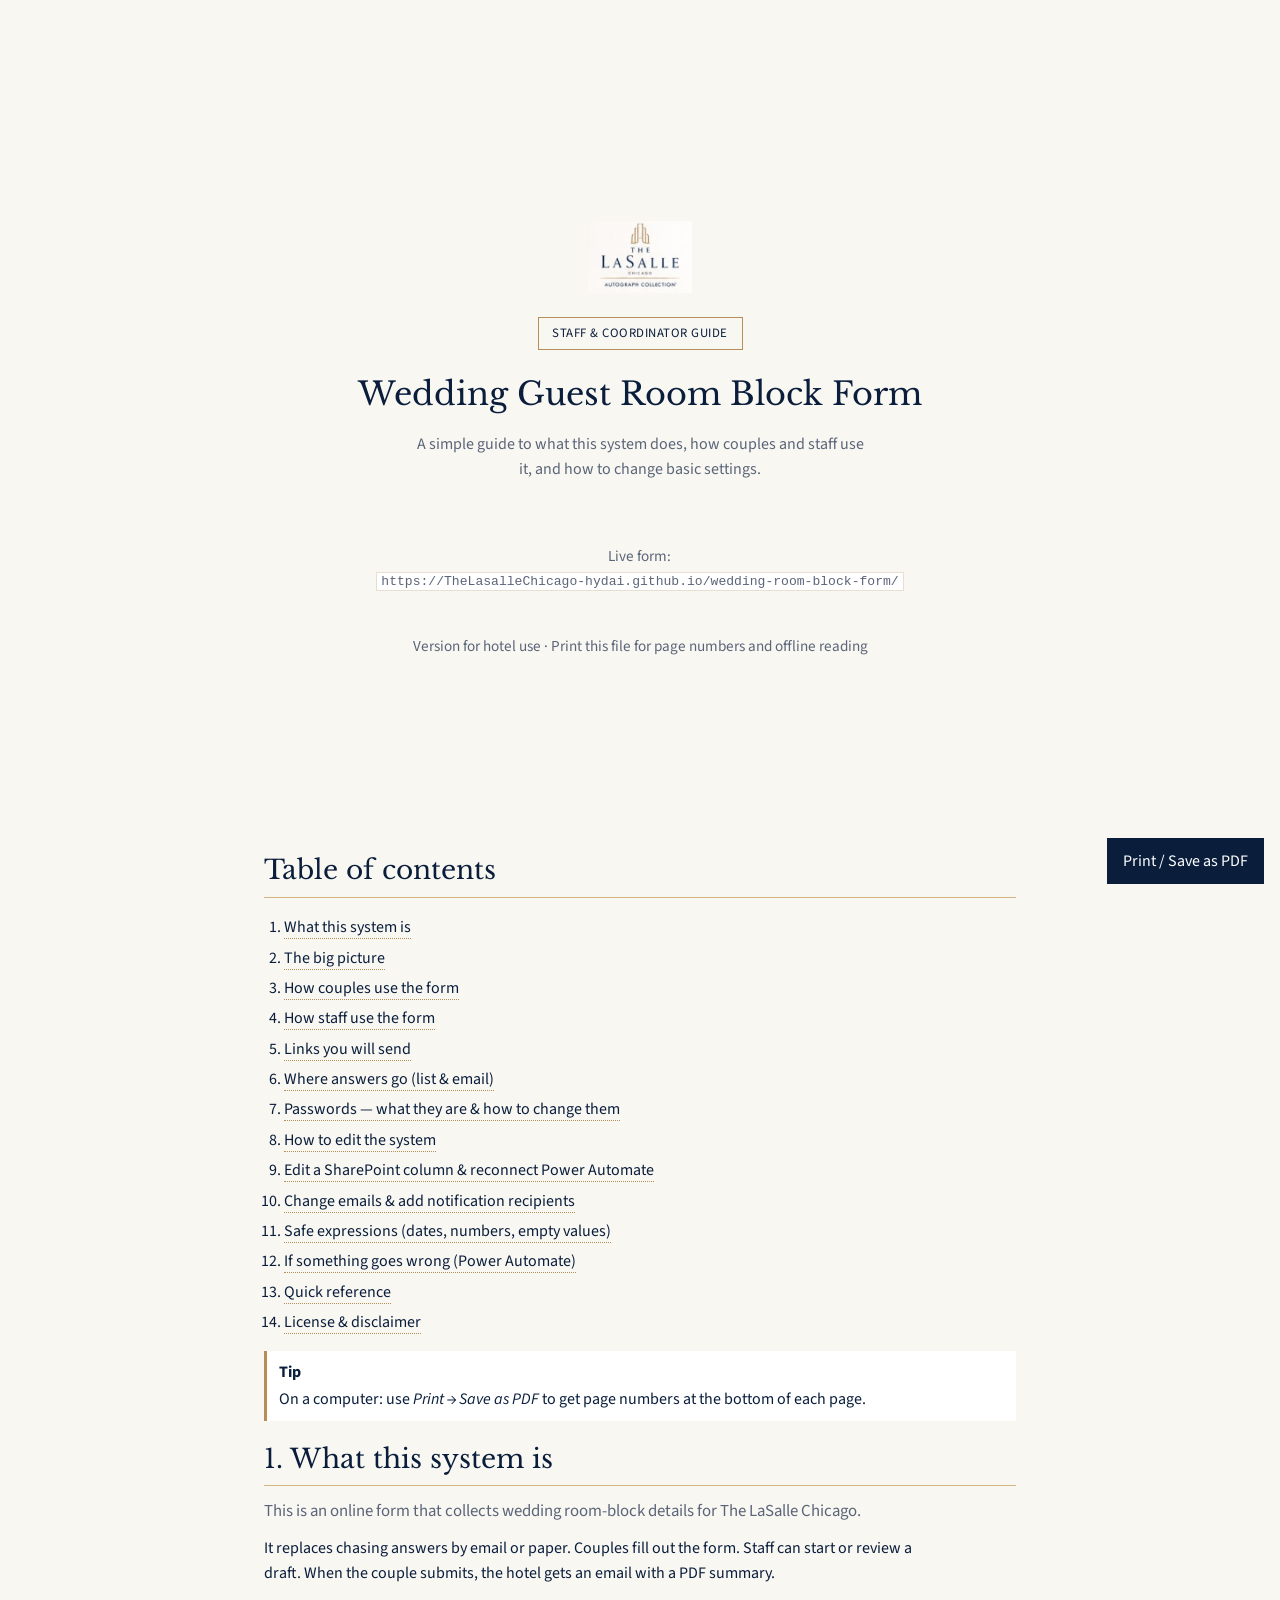
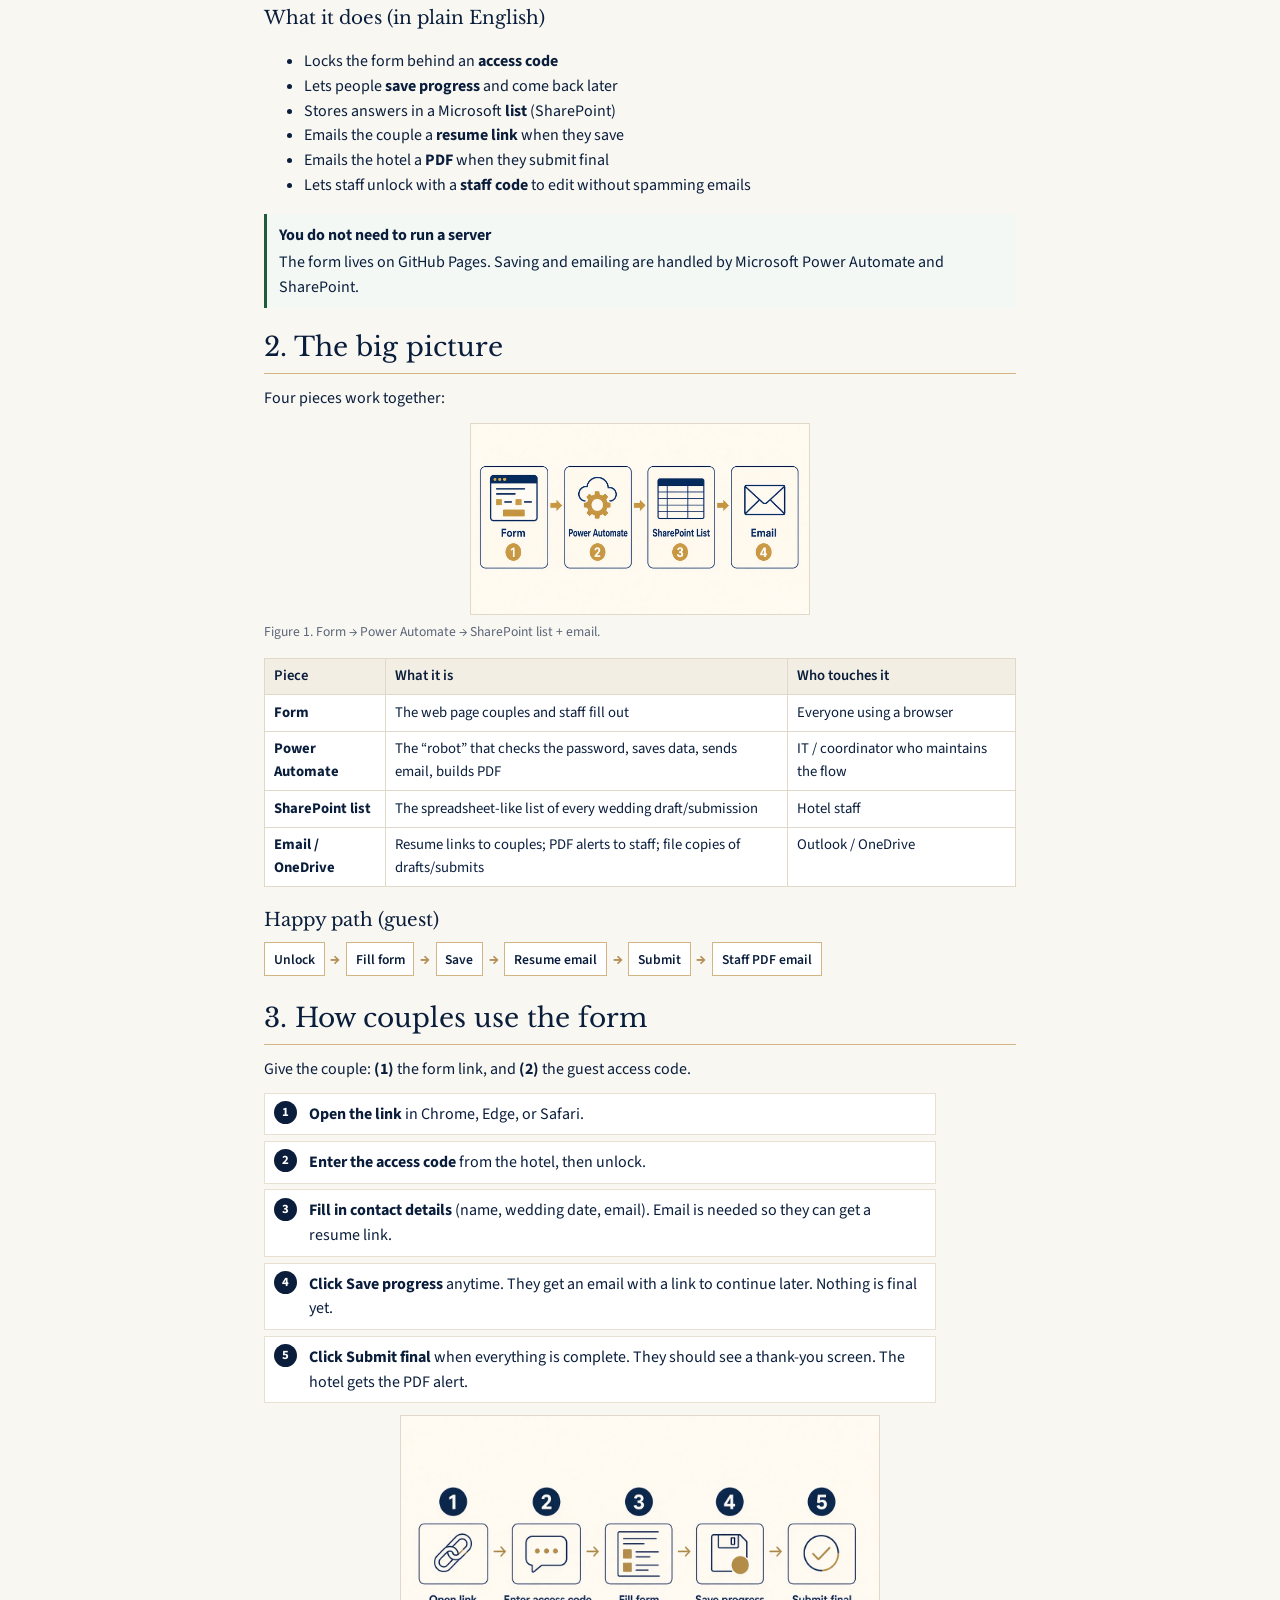
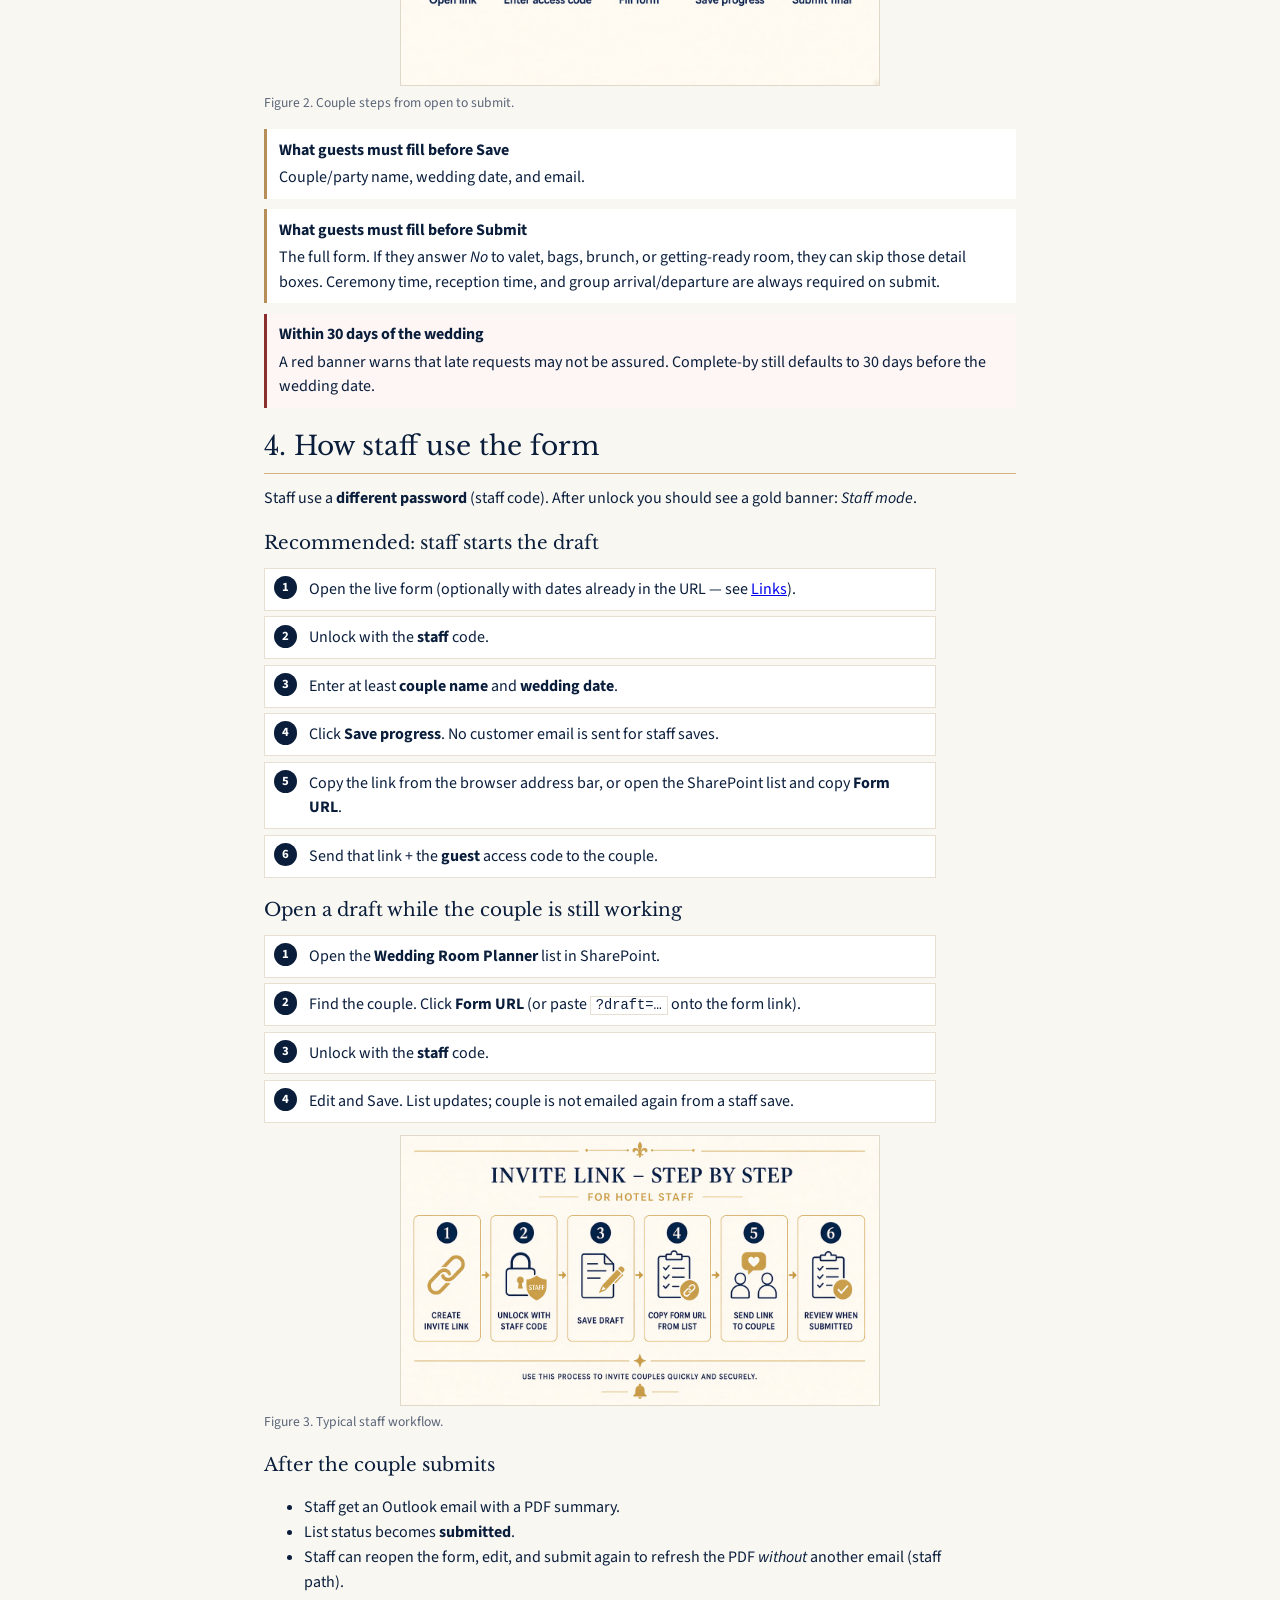
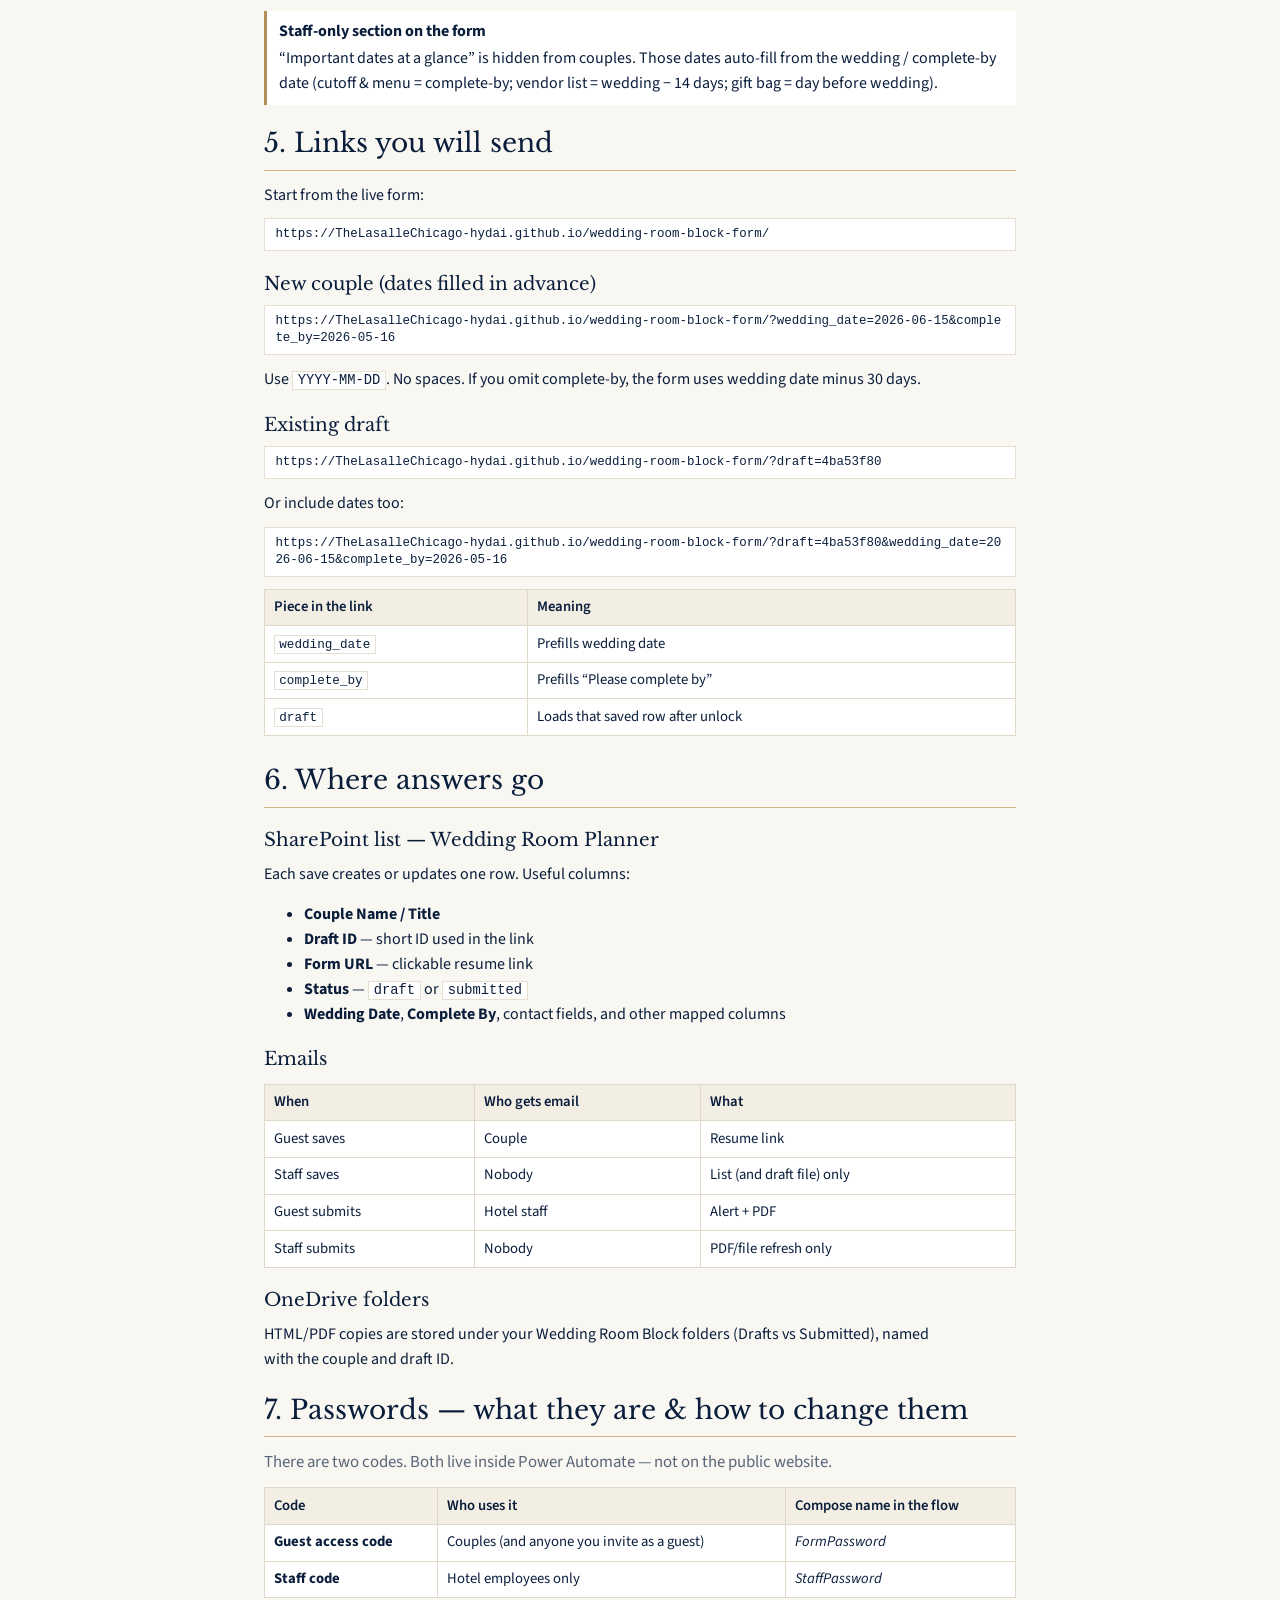
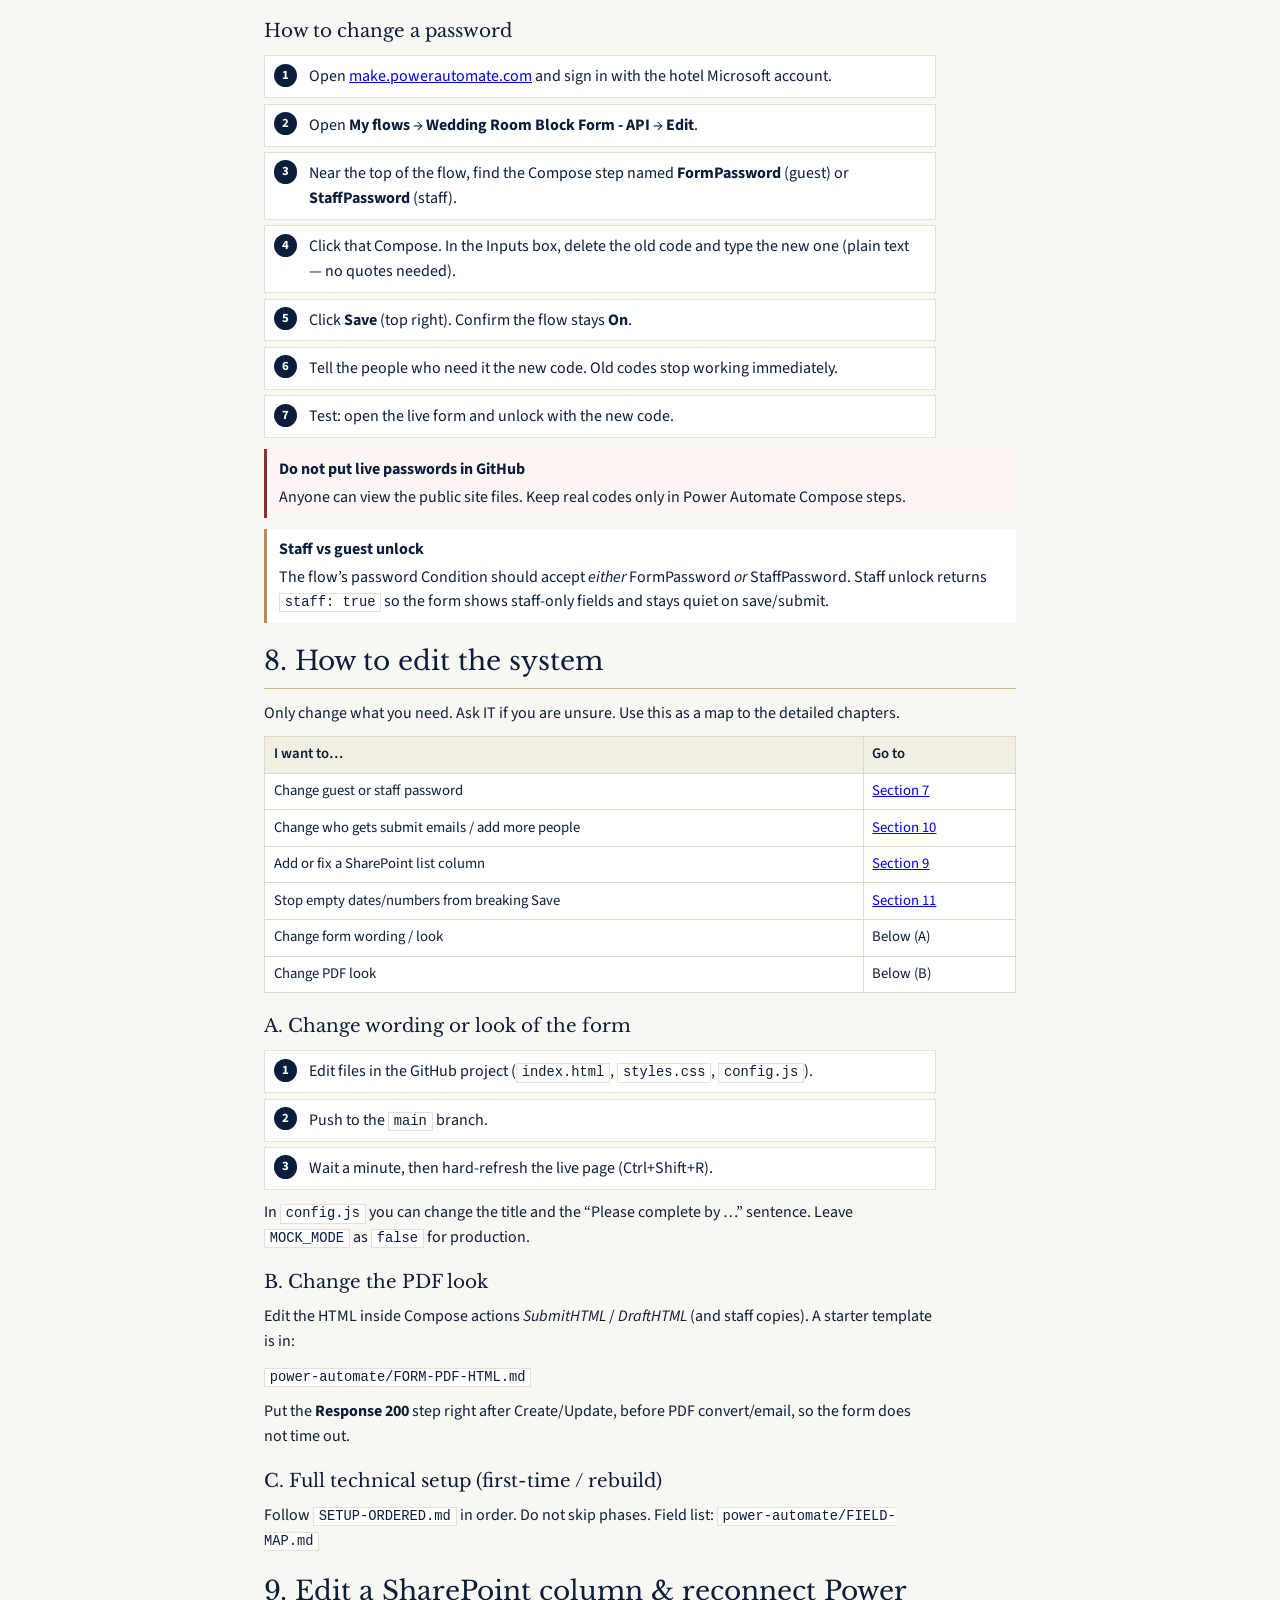
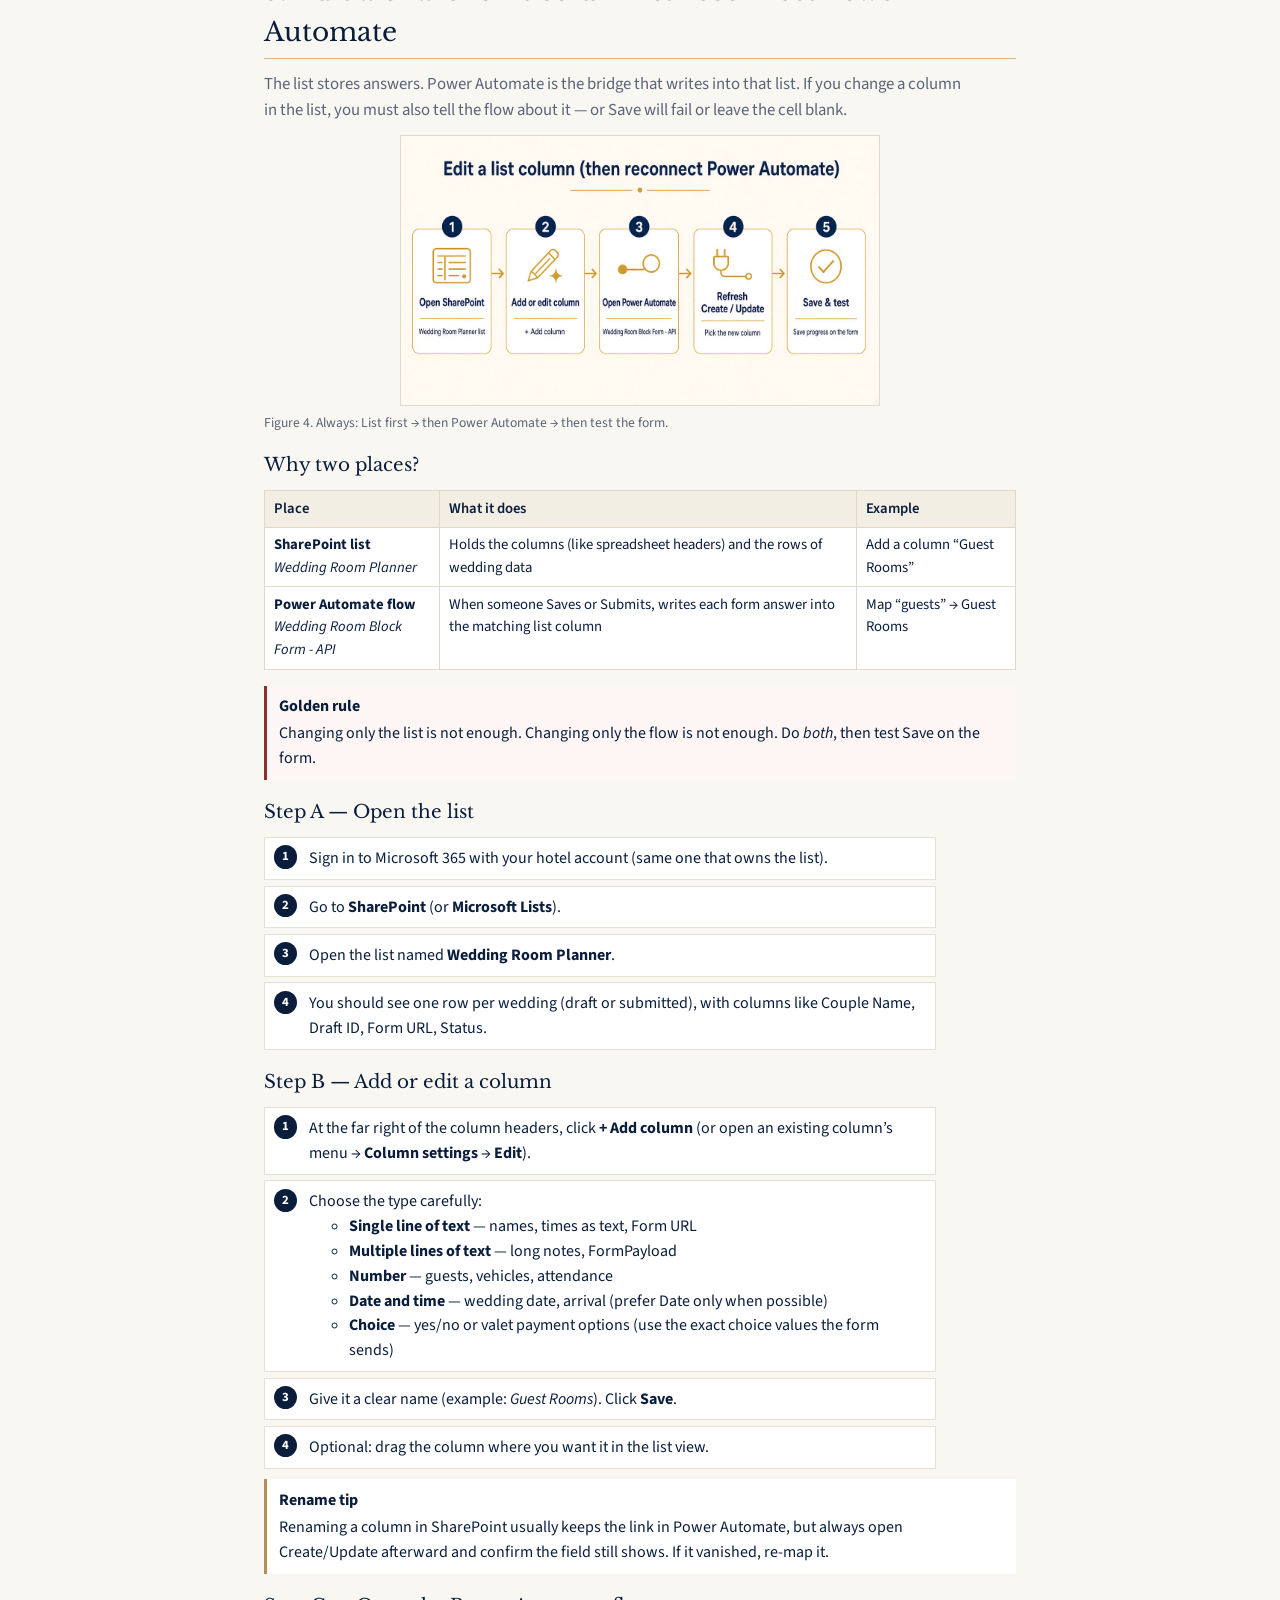
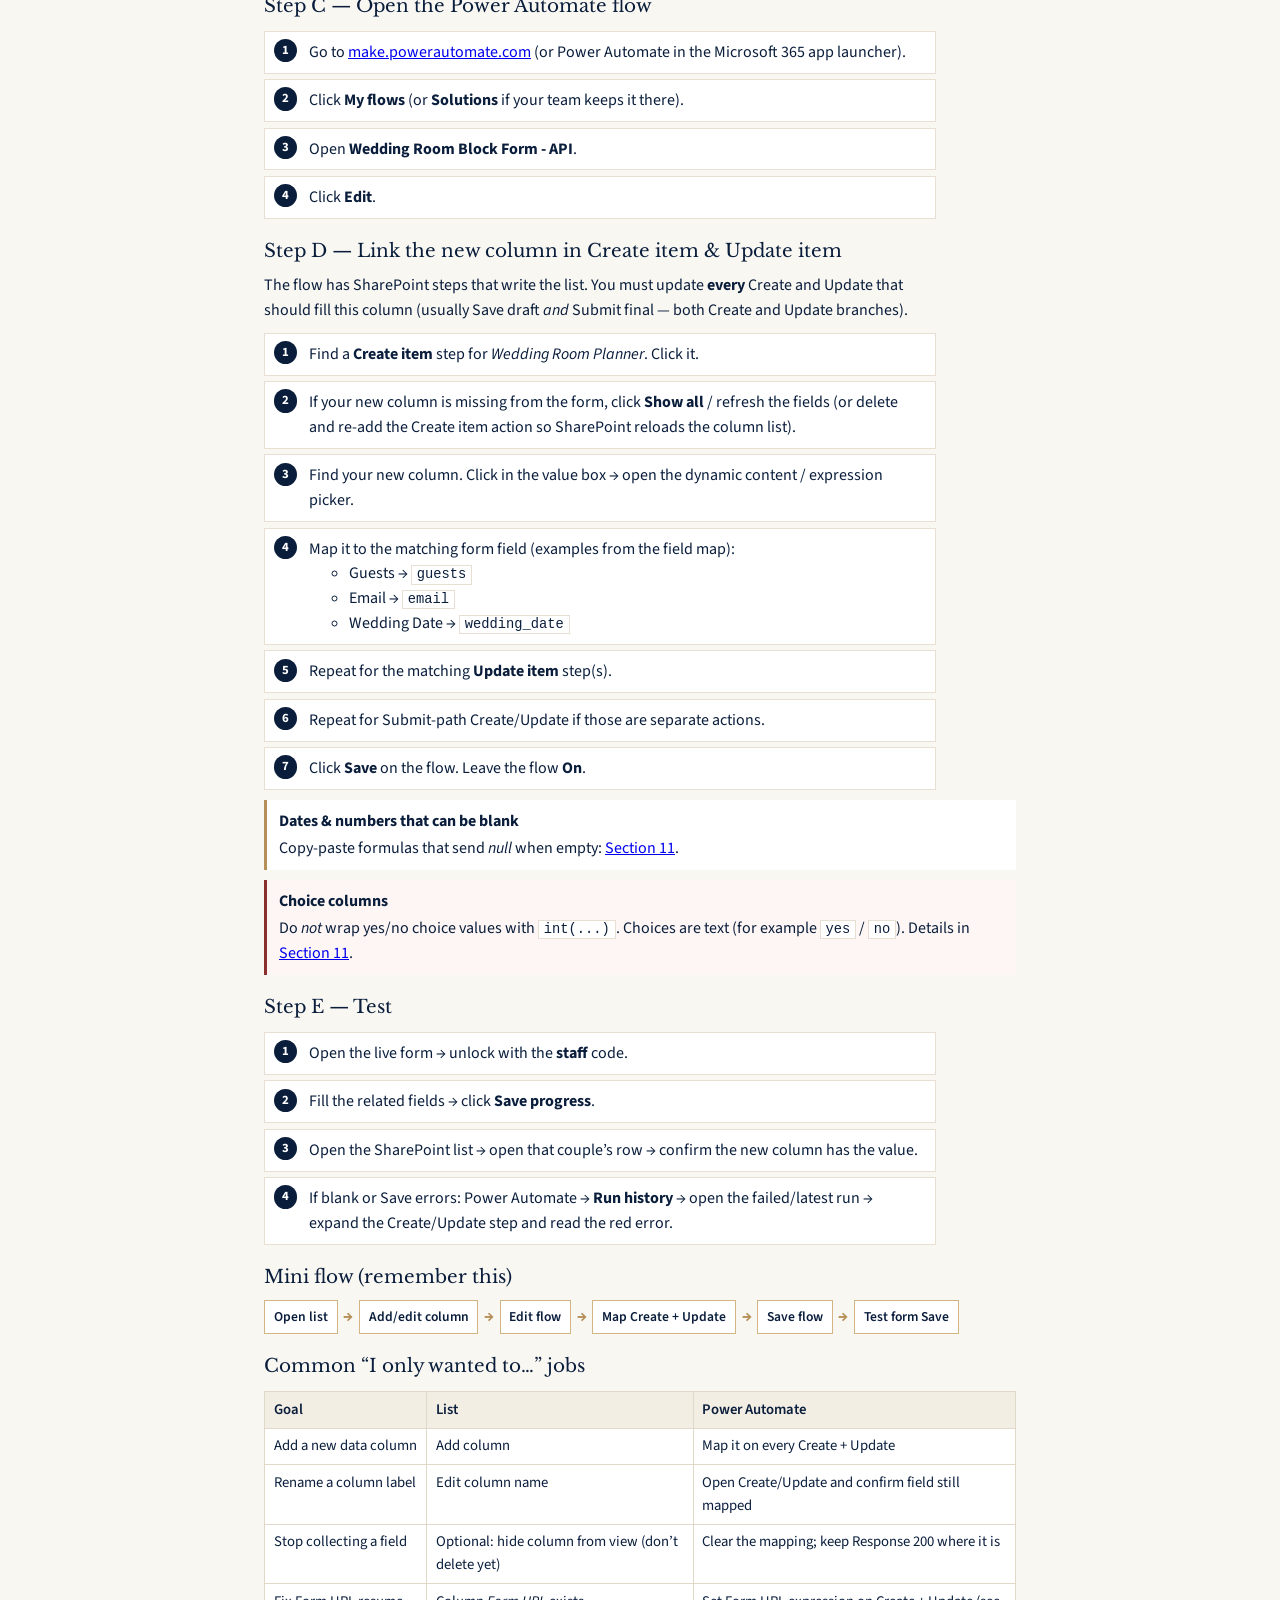
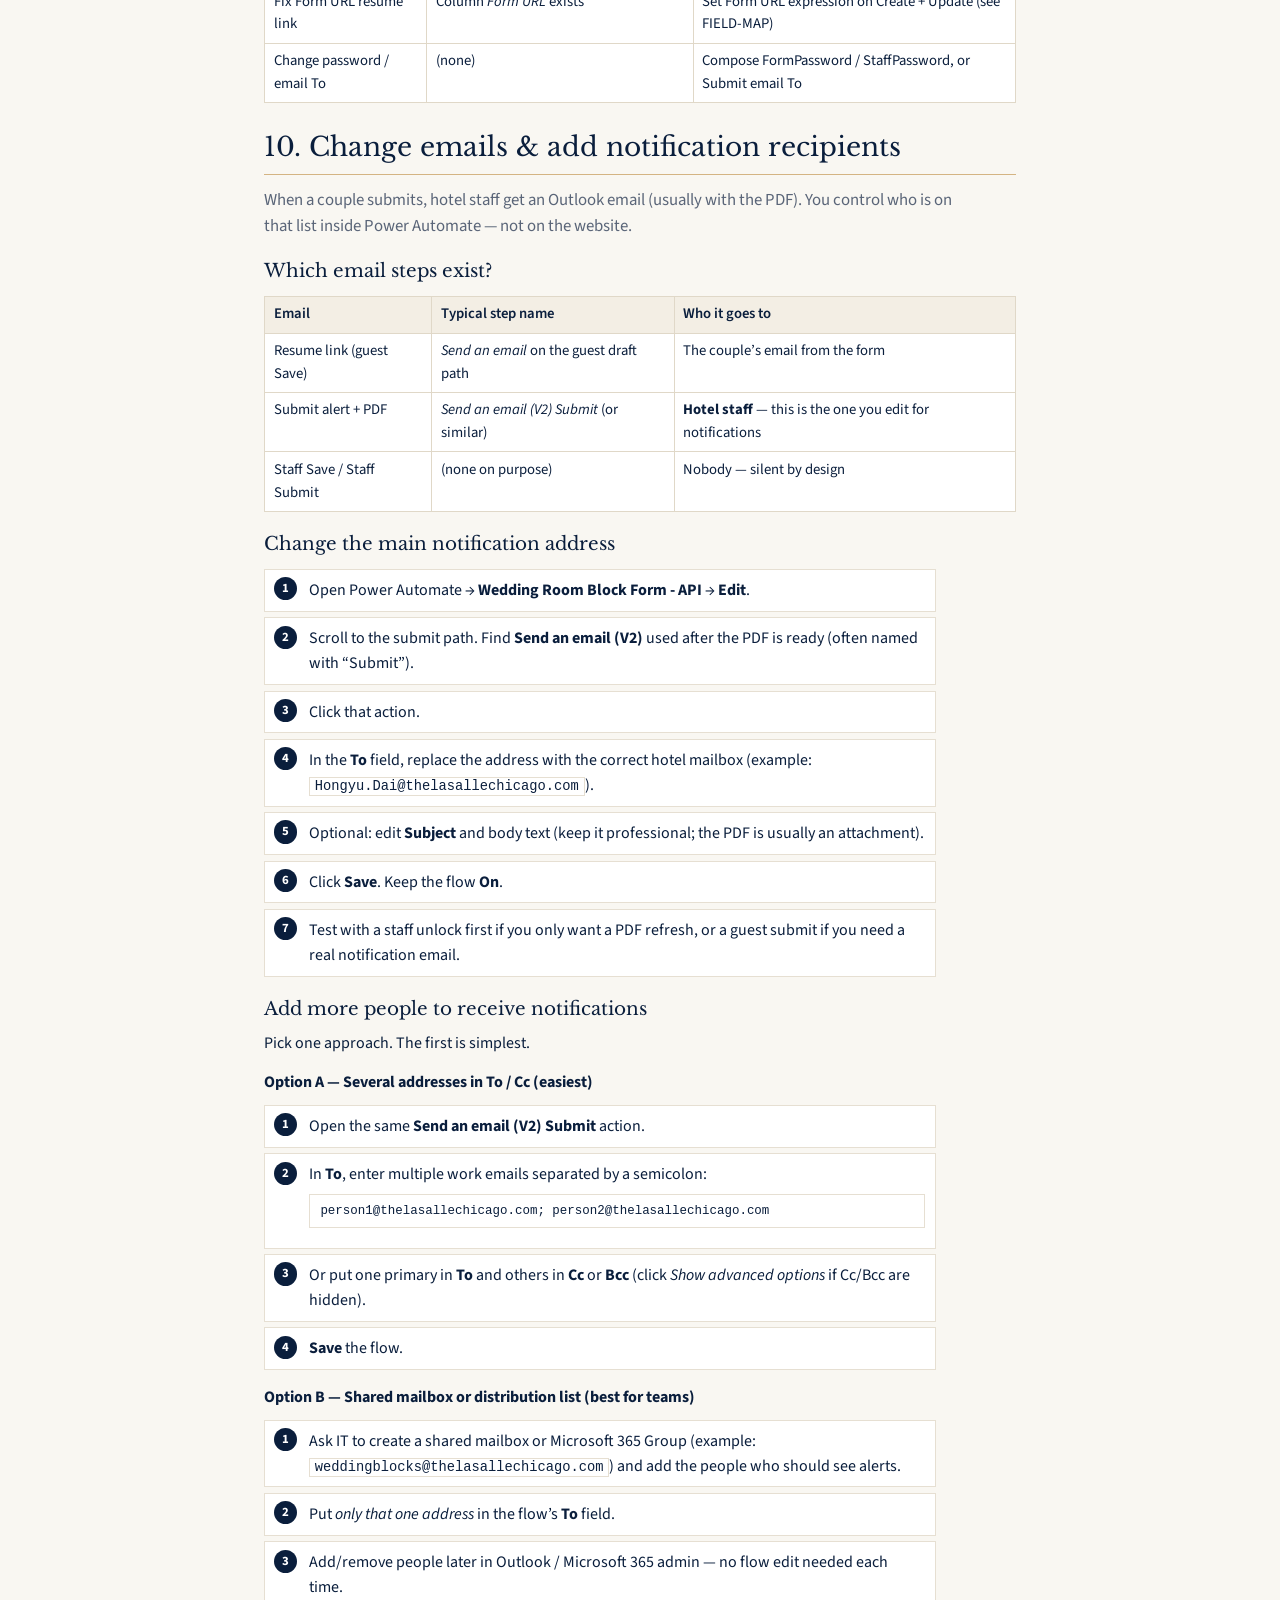
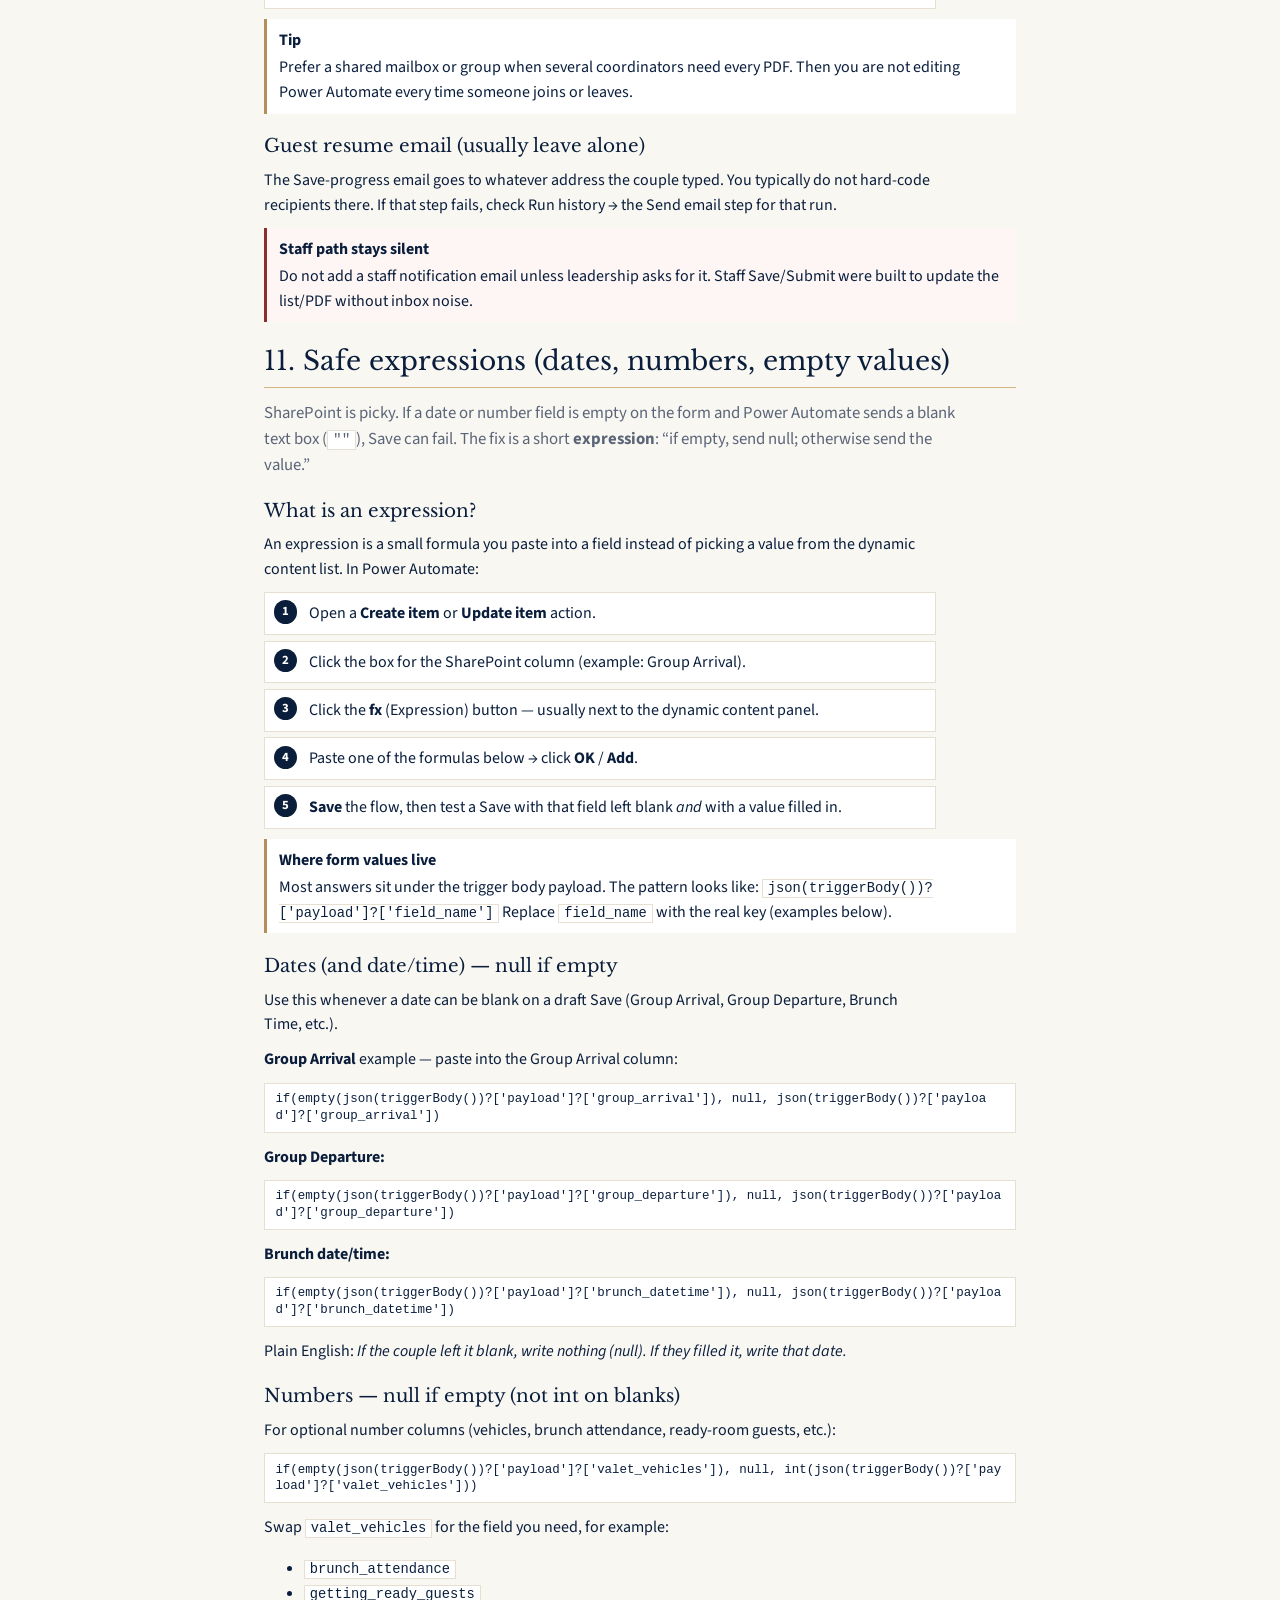
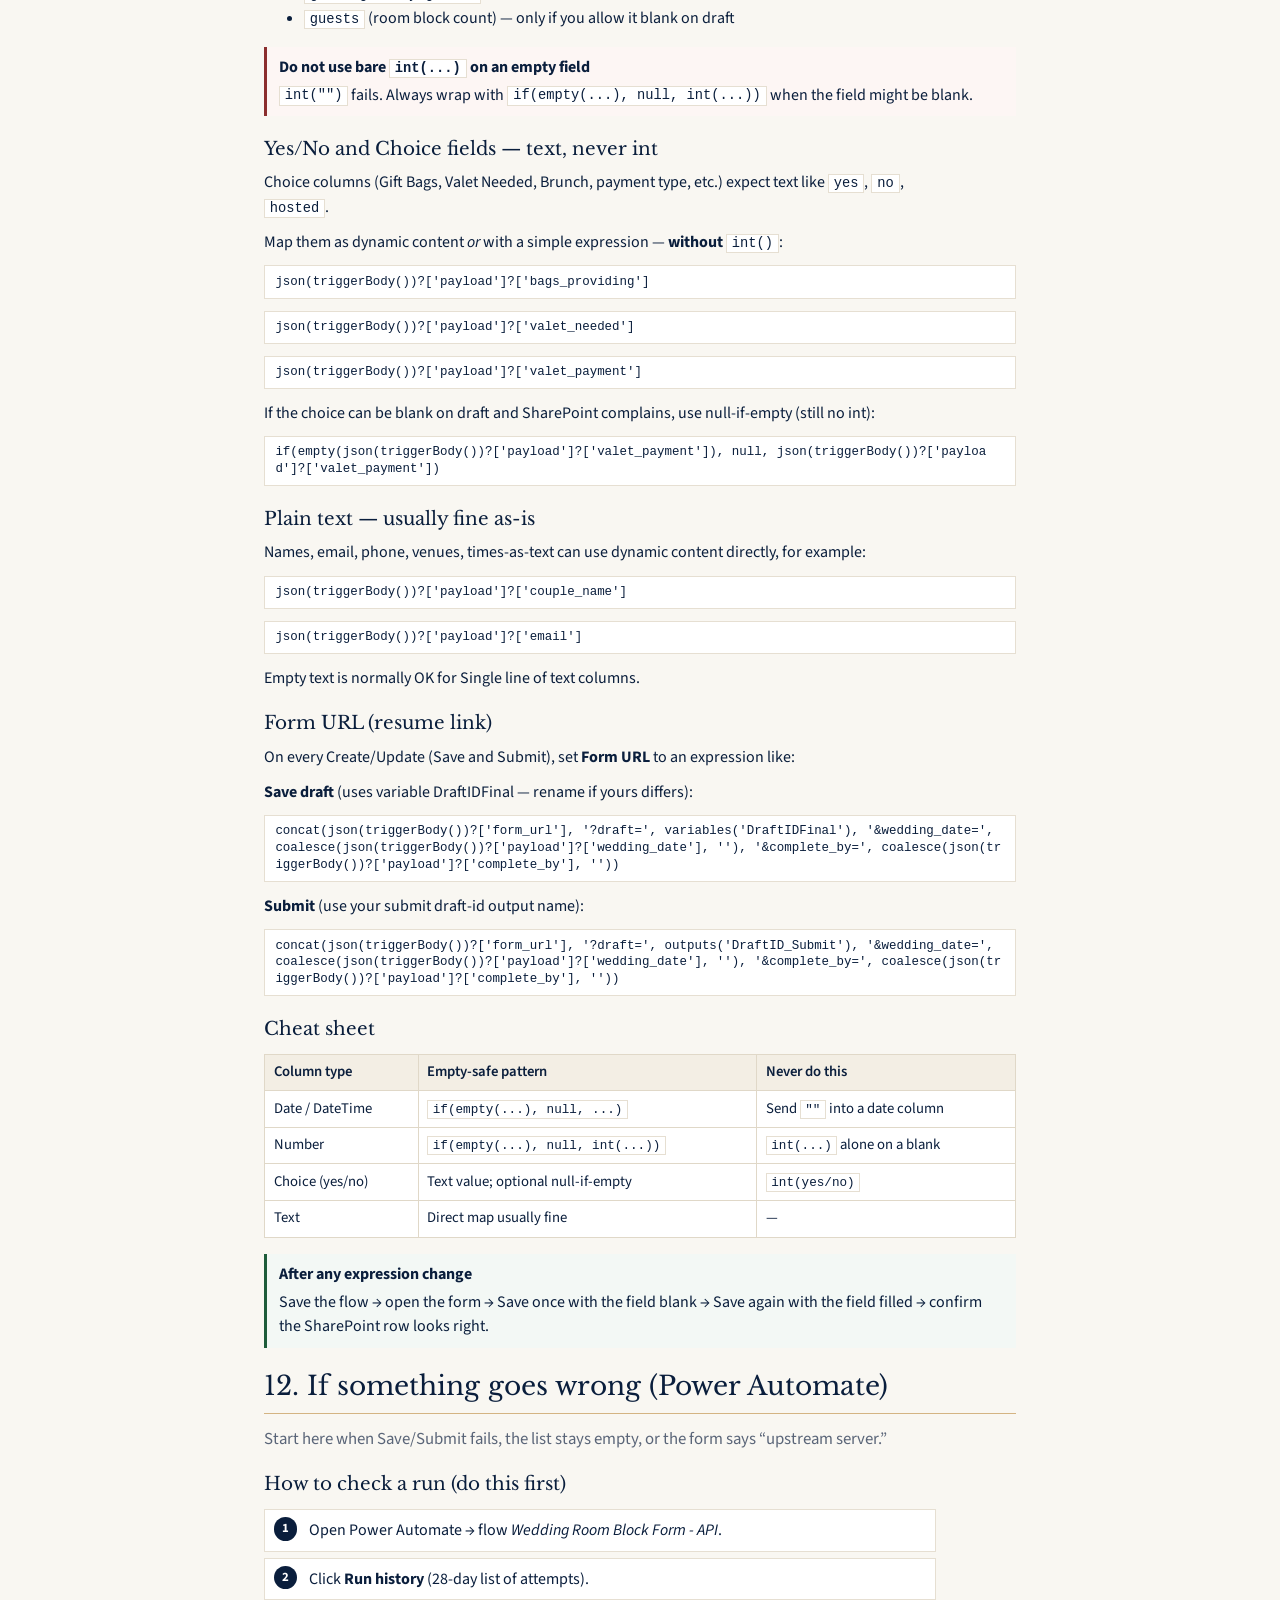
==== USER-MANUAL.html @ d6b0a6e6 "Restore page breaks between user manual sections." ====
<!DOCTYPE html>
<html lang="en">
<head>
  <meta charset="UTF-8" />
  <meta name="viewport" content="width=device-width, initial-scale=1" />
  <title>User Manual — Wedding Guest Room Block Form | The LaSalle Chicago</title>
  <link rel="preconnect" href="https://fonts.googleapis.com" />
  <link rel="preconnect" href="https://fonts.gstatic.com" crossorigin />
  <link href="https://fonts.googleapis.com/css2?family=Libre+Baskerville:wght@400;700&family=Source+Sans+3:wght@400;600;700&display=swap" rel="stylesheet" />
  <style>
    :root {
      --cream: #f9f7f2;
      --navy: #0a1e3c;
      --gold: #b58e58;
      --line: #d4b483;
      --muted: #5a6578;
      --ok: #1e5c3a;
      --warn: #8b2e2e;
      --serif: "Libre Baskerville", Georgia, serif;
      --sans: "Source Sans 3", "Segoe UI", sans-serif;
    }

    * { box-sizing: border-box; }
    html { scroll-behavior: smooth; }
    body {
      margin: 0;
      color: var(--navy);
      background: var(--cream);
      font-family: var(--sans);
      font-size: 16px;
      line-height: 1.55;
    }

    .page {
      max-width: 800px;
      margin: 0 auto;
      padding: 2.5rem 1.5rem 4rem;
    }

    .cover {
      min-height: 90vh;
      display: flex;
      flex-direction: column;
      justify-content: center;
      align-items: center;
      text-align: center;
      padding: 3rem 1rem;
      page-break-after: always;
    }
    .cover img.logo { height: 72px; margin-bottom: 1.5rem; }
    .cover h1 {
      font-family: var(--serif);
      font-weight: 400;
      font-size: 2rem;
      margin: 0 0 0.75rem;
    }
    .cover .subtitle { color: var(--muted); margin: 0 0 2rem; max-width: 28em; }
    .cover .meta {
      margin-top: 2rem;
      font-size: 0.95rem;
      color: var(--muted);
    }
    .badge {
      display: inline-block;
      border: 1px solid var(--gold);
      color: var(--navy);
      padding: 0.35rem 0.85rem;
      letter-spacing: 0.04em;
      font-size: 0.8rem;
      text-transform: uppercase;
      margin-bottom: 1.25rem;
    }

    h2 {
      font-family: var(--serif);
      font-weight: 400;
      font-size: 1.65rem;
      margin: 0 0 0.75rem;
      padding-bottom: 0.35rem;
      border-bottom: 1px solid var(--line);
      break-after: avoid;
      page-break-after: avoid;
    }
    h3 {
      font-family: var(--serif);
      font-weight: 400;
      font-size: 1.15rem;
      margin: 1.15rem 0 0.45rem;
      break-after: avoid;
      page-break-after: avoid;
    }
    h4 {
      font-family: var(--sans);
      font-weight: 700;
      font-size: 1rem;
      margin: 0.9rem 0 0.35rem;
      break-after: avoid;
      page-break-after: avoid;
    }
    p, li { max-width: 42em; }
    p { margin: 0.45rem 0 0.65rem; }
    .lead { font-size: 1.05rem; color: var(--muted); margin-bottom: 0.75rem; }

    section.chapter {
      padding-top: 0.5rem;
      margin-top: 0;
      break-before: page;
      page-break-before: always;
    }
    section.chapter:first-of-type {
      break-before: auto;
      page-break-before: auto;
    }

    .toc {
      page-break-after: always;
      break-after: page;
    }
    .toc ol {
      padding-left: 1.25rem;
      margin: 0.5rem 0;
      columns: 1;
    }
    .toc a {
      color: var(--navy);
      text-decoration: none;
      border-bottom: 1px dotted var(--gold);
    }
    .toc a:hover { border-bottom-style: solid; }
    .toc li { margin: 0.35rem 0; }

    .figure {
      margin: 0.75rem 0 1rem;
      text-align: center;
      break-inside: avoid;
      page-break-inside: avoid;
    }
    .figure img {
      display: block;
      margin: 0 auto;
      width: 100%;
      max-width: 560px;
      height: auto;
      border: 1px solid #e0d8c8;
      background: #fff;
    }
    .figure--diagram img {
      max-width: 480px;
    }
    .figure--fig1 img {
      max-width: 340px;
    }
    .figure figcaption {
      font-size: 0.85rem;
      color: var(--muted);
      margin-top: 0.35rem;
      text-align: left;
    }

    .callout {
      border-left: 3px solid var(--gold);
      background: #fff;
      padding: 0.55rem 0.75rem;
      margin: 0.65rem 0;
      break-inside: avoid;
      page-break-inside: avoid;
    }
    .callout.warn {
      border-left-color: var(--warn);
      background: #fdf6f4;
    }
    .callout.ok {
      border-left-color: var(--ok);
      background: #f3f8f5;
    }
    .callout strong { display: block; margin-bottom: 0.15rem; }

    .steps {
      counter-reset: step;
      list-style: none;
      padding: 0;
      margin: 0.65rem 0;
    }
    .steps > li {
      position: relative;
      padding: 0.5rem 0.65rem 0.5rem 2.75rem;
      margin: 0.35rem 0;
      background: #fff;
      border: 1px solid #e6dfd2;
      break-inside: avoid;
      page-break-inside: avoid;
    }
    .steps > li::before {
      counter-increment: step;
      content: counter(step);
      position: absolute;
      left: 0.55rem;
      top: 0.45rem;
      width: 1.45rem;
      height: 1.45rem;
      border-radius: 50%;
      background: var(--navy);
      color: #fff;
      font-weight: 700;
      font-size: 0.8rem;
      display: flex;
      align-items: center;
      justify-content: center;
      line-height: 1.45rem;
      text-align: center;
    }

    table.simple {
      width: 100%;
      border-collapse: collapse;
      background: #fff;
      font-size: 0.92rem;
      margin: 0.65rem 0 1rem;
    }
    table.simple.compact {
      break-inside: avoid;
      page-break-inside: avoid;
    }
    table.simple th,
    table.simple td {
      border: 1px solid #e0d8c8;
      padding: 0.4rem 0.55rem;
      text-align: left;
      vertical-align: top;
    }
    table.simple th {
      background: #f3eee4;
      font-weight: 600;
    }

    code, .mono {
      font-family: Consolas, "Courier New", monospace;
      font-size: 0.86em;
      background: #fff;
      border: 1px solid #e6dfd2;
      padding: 0.08em 0.35em;
    }
    pre.url {
      white-space: pre-wrap;
      word-break: break-all;
      background: #fff;
      border: 1px solid #e6dfd2;
      padding: 0.45rem 0.65rem;
      margin: 0.45rem 0 0.75rem;
      font-family: Consolas, "Courier New", monospace;
      font-size: 0.78rem;
      line-height: 1.35;
      break-inside: avoid;
      page-break-inside: avoid;
    }

    .flow {
      display: flex;
      flex-wrap: wrap;
      gap: 0.35rem;
      align-items: center;
      margin: 0.5rem 0 0.85rem;
      break-inside: avoid;
      page-break-inside: avoid;
    }
    .flow .box {
      background: #fff;
      border: 1px solid var(--line);
      padding: 0.35rem 0.55rem;
      font-size: 0.85rem;
      font-weight: 600;
    }
    .flow .arrow {
      color: var(--gold);
      font-weight: 700;
    }

    .print-hint {
      position: fixed;
      right: 1rem;
      bottom: 1rem;
      background: var(--navy);
      color: #fff;
      border: none;
      padding: 0.65rem 1rem;
      cursor: pointer;
      font: inherit;
      z-index: 20;
    }
    .print-hint:hover { background: #1a3358; }

    @media print {
      body {
        background: #fff;
        font-size: 10pt;
        line-height: 1.4;
      }
      .page { max-width: none; padding: 0; }
      .print-hint { display: none !important; }
      a { color: inherit; text-decoration: none; border: none; }

      .cover {
        min-height: 0;
        height: auto;
        padding: 1.5in 0.5in;
        page-break-after: always;
        break-after: page;
      }
      .cover img.logo { height: 56px; margin-bottom: 1rem; }
      .cover h1 { font-size: 1.55rem; }
      .cover .meta { margin-top: 1rem; }

      .toc { page-break-after: always; break-after: page; }
      .toc li { margin: 0.22rem 0; }

      section.chapter {
        margin-top: 0;
        padding-top: 0;
        break-before: page;
        page-break-before: always;
      }
      section.chapter:first-of-type {
        break-before: auto;
        page-break-before: auto;
      }

      h2 { font-size: 13.5pt; margin: 0.65rem 0 0.4rem; }
      h3 { font-size: 11pt; margin: 0.7rem 0 0.3rem; }
      p { margin: 0.3rem 0 0.45rem; max-width: none; }
      li { max-width: none; }
      ul { margin: 0.35rem 0 0.55rem; padding-left: 1.15rem; }

      /* Keep diagrams small so following text stays on the same page */
      .figure {
        margin: 0.4rem 0 0.55rem;
      }
      .figure img,
      .figure--diagram img {
        width: auto;
        max-width: 4.4in;
        max-height: 1.75in;
        object-fit: contain;
      }
      /* Section 2: keep figure + table + happy path on one printed page */
      .figure--fig1 {
        margin: 0.25rem 0 0.35rem;
      }
      .figure--fig1 img {
        max-width: 3.1in;
        max-height: 1.15in;
      }
      #big-picture {
        break-inside: avoid;
        page-break-inside: avoid;
      }

      .steps > li {
        padding: 0.35rem 0.5rem 0.35rem 2.4rem;
        margin: 0.22rem 0;
      }
      .steps > li::before {
        width: 1.25rem;
        height: 1.25rem;
        top: 0.35rem;
        left: 0.45rem;
        font-size: 0.72rem;
        line-height: 1.25rem;
      }

      .callout {
        padding: 0.4rem 0.55rem;
        margin: 0.4rem 0;
      }

      table.simple {
        font-size: 9pt;
        margin: 0.4rem 0 0.65rem;
      }
      table.simple th,
      table.simple td {
        padding: 0.28rem 0.4rem;
      }

      pre.url {
        font-size: 7.5pt;
        padding: 0.35rem 0.45rem;
        margin: 0.3rem 0 0.5rem;
      }

      .flow { margin: 0.35rem 0 0.55rem; }
      .flow .box { padding: 0.25rem 0.4rem; font-size: 8.5pt; }

      /* Keep headings with the next block, but do not force the next block
         onto a new page (that caused half-empty pages and odd packing). */
      h2, h3, h4 { break-after: avoid; page-break-after: avoid; }
    }

    @page {
      size: letter;
      margin: 0.55in 0.65in 0.7in;
    }
  </style>
</head>
<body>
  <button type="button" class="print-hint" onclick="window.print()">Print / Save as PDF</button>

  <div class="page">
    <!-- COVER -->
    <header class="cover" id="cover">
      <img class="logo" src="assets/manual/logo.png" alt="The LaSalle Chicago, Autograph Collection" />
      <div class="badge">Staff &amp; coordinator guide</div>
      <h1>Wedding Guest Room Block Form</h1>
      <p class="subtitle">
        A simple guide to what this system does, how couples and staff use it,
        and how to change basic settings.
      </p>
      <p class="meta">
        Live form:<br />
        <span class="mono">https://TheLasalleChicago-hydai.github.io/wedding-room-block-form/</span>
      </p>
      <p class="meta">Version for hotel use · Print this file for page numbers and offline reading</p>
    </header>

    <!-- TOC -->
    <nav class="toc" id="toc" aria-label="Table of contents">
      <h2>Table of contents</h2>
      <ol>
        <li><a href="#what-it-is">What this system is</a></li>
        <li><a href="#big-picture">The big picture</a></li>
        <li><a href="#for-couples">How couples use the form</a></li>
        <li><a href="#for-staff">How staff use the form</a></li>
        <li><a href="#links">Links you will send</a></li>
        <li><a href="#list-email">Where answers go (list &amp; email)</a></li>
        <li><a href="#passwords">Passwords — what they are &amp; how to change them</a></li>
        <li><a href="#edit">How to edit the system</a></li>
        <li><a href="#list-pa">Edit a SharePoint column &amp; reconnect Power Automate</a></li>
        <li><a href="#emails">Change emails &amp; add notification recipients</a></li>
        <li><a href="#expressions">Safe expressions (dates, numbers, empty values)</a></li>
        <li><a href="#troubleshoot">If something goes wrong (Power Automate)</a></li>
        <li><a href="#quick-ref">Quick reference</a></li>
        <li><a href="#license">License &amp; disclaimer</a></li>
      </ol>
      <div class="callout">
        <strong>Tip</strong>
        On a computer: use <em>Print → Save as PDF</em> to get page numbers at the bottom of each page.
      </div>
    </nav>

    <!-- 1 -->
    <section class="chapter" id="what-it-is">
      <h2>1. What this system is</h2>
      <p class="lead">
        This is an online form that collects wedding room-block details for The LaSalle Chicago.
      </p>
      <p>It replaces chasing answers by email or paper. Couples fill out the form. Staff can start or review a draft. When the couple submits, the hotel gets an email with a PDF summary.</p>

      <h3>What it does (in plain English)</h3>
      <ul>
        <li>Locks the form behind an <strong>access code</strong></li>
        <li>Lets people <strong>save progress</strong> and come back later</li>
        <li>Stores answers in a Microsoft <strong>list</strong> (SharePoint)</li>
        <li>Emails the couple a <strong>resume link</strong> when they save</li>
        <li>Emails the hotel a <strong>PDF</strong> when they submit final</li>
        <li>Lets staff unlock with a <strong>staff code</strong> to edit without spamming emails</li>
      </ul>

      <div class="callout ok">
        <strong>You do not need to run a server</strong>
        The form lives on GitHub Pages. Saving and emailing are handled by Microsoft Power Automate and SharePoint.
      </div>
    </section>

    <!-- 2 -->
    <section class="chapter" id="big-picture">
      <h2>2. The big picture</h2>
      <p>Four pieces work together:</p>

      <figure class="figure figure--diagram figure--fig1">
        <img src="assets/manual/manual-overview.jpg" alt="Diagram: Form connects to Power Automate, then SharePoint List and Email" />
        <figcaption>Figure 1. Form → Power Automate → SharePoint list + email.</figcaption>
      </figure>

      <table class="simple compact">
        <thead>
          <tr>
            <th>Piece</th>
            <th>What it is</th>
            <th>Who touches it</th>
          </tr>
        </thead>
        <tbody>
          <tr>
            <td><strong>Form</strong></td>
            <td>The web page couples and staff fill out</td>
            <td>Everyone using a browser</td>
          </tr>
          <tr>
            <td><strong>Power Automate</strong></td>
            <td>The “robot” that checks the password, saves data, sends email, builds PDF</td>
            <td>IT / coordinator who maintains the flow</td>
          </tr>
          <tr>
            <td><strong>SharePoint list</strong></td>
            <td>The spreadsheet-like list of every wedding draft/submission</td>
            <td>Hotel staff</td>
          </tr>
          <tr>
            <td><strong>Email / OneDrive</strong></td>
            <td>Resume links to couples; PDF alerts to staff; file copies of drafts/submits</td>
            <td>Outlook / OneDrive</td>
          </tr>
        </tbody>
      </table>

      <h3>Happy path (guest)</h3>
      <div class="flow">
        <span class="box">Unlock</span><span class="arrow">→</span>
        <span class="box">Fill form</span><span class="arrow">→</span>
        <span class="box">Save</span><span class="arrow">→</span>
        <span class="box">Resume email</span><span class="arrow">→</span>
        <span class="box">Submit</span><span class="arrow">→</span>
        <span class="box">Staff PDF email</span>
      </div>
    </section>

    <!-- 3 -->
    <section class="chapter" id="for-couples">
      <h2>3. How couples use the form</h2>
      <p>Give the couple: <strong>(1)</strong> the form link, and <strong>(2)</strong> the guest access code.</p>

      <ol class="steps">
        <li>
          <strong>Open the link</strong> in Chrome, Edge, or Safari.
        </li>
        <li>
          <strong>Enter the access code</strong> from the hotel, then unlock.
        </li>
        <li>
          <strong>Fill in contact details</strong> (name, wedding date, email). Email is needed so they can get a resume link.
        </li>
        <li>
          <strong>Click Save progress</strong> anytime. They get an email with a link to continue later. Nothing is final yet.
        </li>
        <li>
          <strong>Click Submit final</strong> when everything is complete. They should see a thank-you screen. The hotel gets the PDF alert.
        </li>
      </ol>

      <figure class="figure figure--diagram">
        <img src="assets/manual/manual-guest-flow.jpg" alt="Five guest steps: open link, enter code, fill form, save, submit" />
        <figcaption>Figure 2. Couple steps from open to submit.</figcaption>
      </figure>

      <div class="callout">
        <strong>What guests must fill before Save</strong>
        Couple/party name, wedding date, and email.
      </div>

      <div class="callout">
        <strong>What guests must fill before Submit</strong>
        The full form. If they answer <em>No</em> to valet, bags, brunch, or getting-ready room, they can skip those detail boxes. Ceremony time, reception time, and group arrival/departure are always required on submit.
      </div>

      <div class="callout warn">
        <strong>Within 30 days of the wedding</strong>
        A red banner warns that late requests may not be assured. Complete-by still defaults to 30 days before the wedding date.
      </div>
    </section>

    <!-- 4 -->
    <section class="chapter" id="for-staff">
      <h2>4. How staff use the form</h2>
      <p>Staff use a <strong>different password</strong> (staff code). After unlock you should see a gold banner: <em>Staff mode</em>.</p>

      <h3>Recommended: staff starts the draft</h3>
      <ol class="steps">
        <li>Open the live form (optionally with dates already in the URL — see <a href="#links">Links</a>).</li>
        <li>Unlock with the <strong>staff</strong> code.</li>
        <li>Enter at least <strong>couple name</strong> and <strong>wedding date</strong>.</li>
        <li>Click <strong>Save progress</strong>. No customer email is sent for staff saves.</li>
        <li>Copy the link from the browser address bar, or open the SharePoint list and copy <strong>Form URL</strong>.</li>
        <li>Send that link + the <strong>guest</strong> access code to the couple.</li>
      </ol>

      <h3>Open a draft while the couple is still working</h3>
      <ol class="steps">
        <li>Open the <strong>Wedding Room Planner</strong> list in SharePoint.</li>
        <li>Find the couple. Click <strong>Form URL</strong> (or paste <code>?draft=…</code> onto the form link).</li>
        <li>Unlock with the <strong>staff</strong> code.</li>
        <li>Edit and Save. List updates; couple is not emailed again from a staff save.</li>
      </ol>

      <figure class="figure figure--diagram">
        <img src="assets/manual/manual-staff-flow.jpg" alt="Staff workflow from invite through review of submission" />
        <figcaption>Figure 3. Typical staff workflow.</figcaption>
      </figure>

      <h3>After the couple submits</h3>
      <ul>
        <li>Staff get an Outlook email with a PDF summary.</li>
        <li>List status becomes <strong>submitted</strong>.</li>
        <li>Staff can reopen the form, edit, and submit again to refresh the PDF <em>without</em> another email (staff path).</li>
      </ul>

      <div class="callout">
        <strong>Staff-only section on the form</strong>
        “Important dates at a glance” is hidden from couples. Those dates auto-fill from the wedding / complete-by date (cutoff &amp; menu = complete-by; vendor list = wedding − 14 days; gift bag = day before wedding).
      </div>
    </section>

    <!-- 5 -->
    <section class="chapter" id="links">
      <h2>5. Links you will send</h2>
      <p>Start from the live form:</p>
      <pre class="url">https://TheLasalleChicago-hydai.github.io/wedding-room-block-form/</pre>

      <h3>New couple (dates filled in advance)</h3>
      <pre class="url">https://TheLasalleChicago-hydai.github.io/wedding-room-block-form/?wedding_date=2026-06-15&amp;complete_by=2026-05-16</pre>
      <p>Use <code>YYYY-MM-DD</code>. No spaces. If you omit complete-by, the form uses wedding date minus 30 days.</p>

      <h3>Existing draft</h3>
      <pre class="url">https://TheLasalleChicago-hydai.github.io/wedding-room-block-form/?draft=4ba53f80</pre>
      <p>Or include dates too:</p>
      <pre class="url">https://TheLasalleChicago-hydai.github.io/wedding-room-block-form/?draft=4ba53f80&amp;wedding_date=2026-06-15&amp;complete_by=2026-05-16</pre>

      <table class="simple compact">
        <thead>
          <tr><th>Piece in the link</th><th>Meaning</th></tr>
        </thead>
        <tbody>
          <tr><td><code>wedding_date</code></td><td>Prefills wedding date</td></tr>
          <tr><td><code>complete_by</code></td><td>Prefills “Please complete by”</td></tr>
          <tr><td><code>draft</code></td><td>Loads that saved row after unlock</td></tr>
        </tbody>
      </table>
    </section>

    <!-- 6 -->
    <section class="chapter" id="list-email">
      <h2>6. Where answers go</h2>

      <h3>SharePoint list — Wedding Room Planner</h3>
      <p>Each save creates or updates one row. Useful columns:</p>
      <ul>
        <li><strong>Couple Name / Title</strong></li>
        <li><strong>Draft ID</strong> — short ID used in the link</li>
        <li><strong>Form URL</strong> — clickable resume link</li>
        <li><strong>Status</strong> — <code>draft</code> or <code>submitted</code></li>
        <li><strong>Wedding Date</strong>, <strong>Complete By</strong>, contact fields, and other mapped columns</li>
      </ul>

      <h3>Emails</h3>
      <table class="simple compact">
        <thead>
          <tr><th>When</th><th>Who gets email</th><th>What</th></tr>
        </thead>
        <tbody>
          <tr>
            <td>Guest saves</td>
            <td>Couple</td>
            <td>Resume link</td>
          </tr>
          <tr>
            <td>Staff saves</td>
            <td>Nobody</td>
            <td>List (and draft file) only</td>
          </tr>
          <tr>
            <td>Guest submits</td>
            <td>Hotel staff</td>
            <td>Alert + PDF</td>
          </tr>
          <tr>
            <td>Staff submits</td>
            <td>Nobody</td>
            <td>PDF/file refresh only</td>
          </tr>
        </tbody>
      </table>

      <h3>OneDrive folders</h3>
      <p>HTML/PDF copies are stored under your Wedding Room Block folders (Drafts vs Submitted), named with the couple and draft ID.</p>
    </section>

    <!-- 7 -->
    <section class="chapter" id="passwords">
      <h2>7. Passwords — what they are &amp; how to change them</h2>
      <p class="lead">There are two codes. Both live inside Power Automate — not on the public website.</p>

      <table class="simple compact">
        <thead>
          <tr><th>Code</th><th>Who uses it</th><th>Compose name in the flow</th></tr>
        </thead>
        <tbody>
          <tr>
            <td><strong>Guest access code</strong></td>
            <td>Couples (and anyone you invite as a guest)</td>
            <td><em>FormPassword</em></td>
          </tr>
          <tr>
            <td><strong>Staff code</strong></td>
            <td>Hotel employees only</td>
            <td><em>StaffPassword</em></td>
          </tr>
        </tbody>
      </table>

      <h3>How to change a password</h3>
      <ol class="steps">
        <li>Open <a href="https://make.powerautomate.com" target="_blank" rel="noopener">make.powerautomate.com</a> and sign in with the hotel Microsoft account.</li>
        <li>Open <strong>My flows</strong> → <strong>Wedding Room Block Form - API</strong> → <strong>Edit</strong>.</li>
        <li>Near the top of the flow, find the Compose step named <strong>FormPassword</strong> (guest) or <strong>StaffPassword</strong> (staff).</li>
        <li>Click that Compose. In the Inputs box, delete the old code and type the new one (plain text — no quotes needed).</li>
        <li>Click <strong>Save</strong> (top right). Confirm the flow stays <strong>On</strong>.</li>
        <li>Tell the people who need it the new code. Old codes stop working immediately.</li>
        <li>Test: open the live form and unlock with the new code.</li>
      </ol>

      <div class="callout warn">
        <strong>Do not put live passwords in GitHub</strong>
        Anyone can view the public site files. Keep real codes only in Power Automate Compose steps.
      </div>

      <div class="callout">
        <strong>Staff vs guest unlock</strong>
        The flow’s password Condition should accept <em>either</em> FormPassword <em>or</em> StaffPassword. Staff unlock returns <code>staff: true</code> so the form shows staff-only fields and stays quiet on save/submit.
      </div>
    </section>

    <!-- 8 -->
    <section class="chapter" id="edit">
      <h2>8. How to edit the system</h2>
      <p>Only change what you need. Ask IT if you are unsure. Use this as a map to the detailed chapters.</p>

      <table class="simple compact">
        <thead>
          <tr><th>I want to…</th><th>Go to</th></tr>
        </thead>
        <tbody>
          <tr>
            <td>Change guest or staff password</td>
            <td><a href="#passwords">Section 7</a></td>
          </tr>
          <tr>
            <td>Change who gets submit emails / add more people</td>
            <td><a href="#emails">Section 10</a></td>
          </tr>
          <tr>
            <td>Add or fix a SharePoint list column</td>
            <td><a href="#list-pa">Section 9</a></td>
          </tr>
          <tr>
            <td>Stop empty dates/numbers from breaking Save</td>
            <td><a href="#expressions">Section 11</a></td>
          </tr>
          <tr>
            <td>Change form wording / look</td>
            <td>Below (A)</td>
          </tr>
          <tr>
            <td>Change PDF look</td>
            <td>Below (B)</td>
          </tr>
        </tbody>
      </table>

      <h3>A. Change wording or look of the form</h3>
      <ol class="steps">
        <li>Edit files in the GitHub project (<code>index.html</code>, <code>styles.css</code>, <code>config.js</code>).</li>
        <li>Push to the <code>main</code> branch.</li>
        <li>Wait a minute, then hard-refresh the live page (Ctrl+Shift+R).</li>
      </ol>
      <p>In <code>config.js</code> you can change the title and the “Please complete by …” sentence. Leave <code>MOCK_MODE</code> as <code>false</code> for production.</p>

      <h3>B. Change the PDF look</h3>
      <p>Edit the HTML inside Compose actions <em>SubmitHTML</em> / <em>DraftHTML</em> (and staff copies). A starter template is in:</p>
      <p><span class="mono">power-automate/FORM-PDF-HTML.md</span></p>
      <p>Put the <strong>Response 200</strong> step right after Create/Update, before PDF convert/email, so the form does not time out.</p>

      <h3>C. Full technical setup (first-time / rebuild)</h3>
      <p>Follow <span class="mono">SETUP-ORDERED.md</span> in order. Do not skip phases. Field list: <span class="mono">power-automate/FIELD-MAP.md</span></p>
    </section>

    <!-- 9 -->
    <section class="chapter" id="list-pa">
      <h2>9. Edit a SharePoint column &amp; reconnect Power Automate</h2>
      <p class="lead">
        The list stores answers. Power Automate is the bridge that writes into that list.
        If you change a column in the list, you must also tell the flow about it — or Save will fail or leave the cell blank.
      </p>

      <figure class="figure figure--diagram">
        <img src="assets/manual/manual-list-pa-flow.jpg" alt="Five steps: Open SharePoint, add or edit column, open Power Automate, refresh Create/Update, save and test" />
        <figcaption>Figure 4. Always: List first → then Power Automate → then test the form.</figcaption>
      </figure>

      <h3>Why two places?</h3>
      <table class="simple compact">
        <thead>
          <tr><th>Place</th><th>What it does</th><th>Example</th></tr>
        </thead>
        <tbody>
          <tr>
            <td><strong>SharePoint list</strong><br /><em>Wedding Room Planner</em></td>
            <td>Holds the columns (like spreadsheet headers) and the rows of wedding data</td>
            <td>Add a column “Guest Rooms”</td>
          </tr>
          <tr>
            <td><strong>Power Automate flow</strong><br /><em>Wedding Room Block Form - API</em></td>
            <td>When someone Saves or Submits, writes each form answer into the matching list column</td>
            <td>Map “guests” → Guest Rooms</td>
          </tr>
        </tbody>
      </table>

      <div class="callout warn">
        <strong>Golden rule</strong>
        Changing only the list is not enough. Changing only the flow is not enough. Do <em>both</em>, then test Save on the form.
      </div>

      <h3>Step A — Open the list</h3>
      <ol class="steps">
        <li>Sign in to Microsoft 365 with your hotel account (same one that owns the list).</li>
        <li>Go to <strong>SharePoint</strong> (or <strong>Microsoft Lists</strong>).</li>
        <li>Open the list named <strong>Wedding Room Planner</strong>.</li>
        <li>You should see one row per wedding (draft or submitted), with columns like Couple Name, Draft ID, Form URL, Status.</li>
      </ol>

      <h3>Step B — Add or edit a column</h3>
      <ol class="steps">
        <li>At the far right of the column headers, click <strong>+ Add column</strong> (or open an existing column’s menu → <strong>Column settings</strong> → <strong>Edit</strong>).</li>
        <li>Choose the type carefully:
          <ul>
            <li><strong>Single line of text</strong> — names, times as text, Form URL</li>
            <li><strong>Multiple lines of text</strong> — long notes, FormPayload</li>
            <li><strong>Number</strong> — guests, vehicles, attendance</li>
            <li><strong>Date and time</strong> — wedding date, arrival (prefer Date only when possible)</li>
            <li><strong>Choice</strong> — yes/no or valet payment options (use the exact choice values the form sends)</li>
          </ul>
        </li>
        <li>Give it a clear name (example: <em>Guest Rooms</em>). Click <strong>Save</strong>.</li>
        <li>Optional: drag the column where you want it in the list view.</li>
      </ol>

      <div class="callout">
        <strong>Rename tip</strong>
        Renaming a column in SharePoint usually keeps the link in Power Automate, but always open Create/Update afterward and confirm the field still shows. If it vanished, re-map it.
      </div>

      <h3>Step C — Open the Power Automate flow</h3>
      <ol class="steps">
        <li>Go to <a href="https://make.powerautomate.com" target="_blank" rel="noopener">make.powerautomate.com</a> (or Power Automate in the Microsoft 365 app launcher).</li>
        <li>Click <strong>My flows</strong> (or <strong>Solutions</strong> if your team keeps it there).</li>
        <li>Open <strong>Wedding Room Block Form - API</strong>.</li>
        <li>Click <strong>Edit</strong>.</li>
      </ol>

      <h3>Step D — Link the new column in Create item &amp; Update item</h3>
      <p>The flow has SharePoint steps that write the list. You must update <strong>every</strong> Create and Update that should fill this column (usually Save draft <em>and</em> Submit final — both Create and Update branches).</p>
      <ol class="steps">
        <li>Find a <strong>Create item</strong> step for <em>Wedding Room Planner</em>. Click it.</li>
        <li>If your new column is missing from the form, click <strong>Show all</strong> / refresh the fields (or delete and re-add the Create item action so SharePoint reloads the column list).</li>
        <li>Find your new column. Click in the value box → open the dynamic content / expression picker.</li>
        <li>Map it to the matching form field (examples from the field map):
          <ul>
            <li>Guests → <code>guests</code></li>
            <li>Email → <code>email</code></li>
            <li>Wedding Date → <code>wedding_date</code></li>
          </ul>
        </li>
        <li>Repeat for the matching <strong>Update item</strong> step(s).</li>
        <li>Repeat for Submit-path Create/Update if those are separate actions.</li>
        <li>Click <strong>Save</strong> on the flow. Leave the flow <strong>On</strong>.</li>
      </ol>

      <div class="callout">
        <strong>Dates &amp; numbers that can be blank</strong>
        Copy-paste formulas that send <em>null</em> when empty: <a href="#expressions">Section 11</a>.
      </div>

      <div class="callout warn">
        <strong>Choice columns</strong>
        Do <em>not</em> wrap yes/no choice values with <code>int(...)</code>. Choices are text (for example <code>yes</code> / <code>no</code>). Details in <a href="#expressions">Section 11</a>.
      </div>

      <h3>Step E — Test</h3>
      <ol class="steps">
        <li>Open the live form → unlock with the <strong>staff</strong> code.</li>
        <li>Fill the related fields → click <strong>Save progress</strong>.</li>
        <li>Open the SharePoint list → open that couple’s row → confirm the new column has the value.</li>
        <li>If blank or Save errors: Power Automate → <strong>Run history</strong> → open the failed/latest run → expand the Create/Update step and read the red error.</li>
      </ol>

      <h3>Mini flow (remember this)</h3>
      <div class="flow">
        <span class="box">Open list</span><span class="arrow">→</span>
        <span class="box">Add/edit column</span><span class="arrow">→</span>
        <span class="box">Edit flow</span><span class="arrow">→</span>
        <span class="box">Map Create + Update</span><span class="arrow">→</span>
        <span class="box">Save flow</span><span class="arrow">→</span>
        <span class="box">Test form Save</span>
      </div>

      <h3>Common “I only wanted to…” jobs</h3>
      <table class="simple compact">
        <thead>
          <tr><th>Goal</th><th>List</th><th>Power Automate</th></tr>
        </thead>
        <tbody>
          <tr>
            <td>Add a new data column</td>
            <td>Add column</td>
            <td>Map it on every Create + Update</td>
          </tr>
          <tr>
            <td>Rename a column label</td>
            <td>Edit column name</td>
            <td>Open Create/Update and confirm field still mapped</td>
          </tr>
          <tr>
            <td>Stop collecting a field</td>
            <td>Optional: hide column from view (don’t delete yet)</td>
            <td>Clear the mapping; keep Response 200 where it is</td>
          </tr>
          <tr>
            <td>Fix Form URL resume link</td>
            <td>Column <em>Form URL</em> exists</td>
            <td>Set Form URL expression on Create + Update (see FIELD-MAP)</td>
          </tr>
          <tr>
            <td>Change password / email To</td>
            <td>(none)</td>
            <td>Compose FormPassword / StaffPassword, or Submit email To</td>
          </tr>
        </tbody>
      </table>
    </section>

    <!-- 10 -->
    <section class="chapter" id="emails">
      <h2>10. Change emails &amp; add notification recipients</h2>
      <p class="lead">
        When a couple submits, hotel staff get an Outlook email (usually with the PDF).
        You control who is on that list inside Power Automate — not on the website.
      </p>

      <h3>Which email steps exist?</h3>
      <table class="simple compact">
        <thead>
          <tr><th>Email</th><th>Typical step name</th><th>Who it goes to</th></tr>
        </thead>
        <tbody>
          <tr>
            <td>Resume link (guest Save)</td>
            <td><em>Send an email</em> on the guest draft path</td>
            <td>The couple’s email from the form</td>
          </tr>
          <tr>
            <td>Submit alert + PDF</td>
            <td><em>Send an email (V2) Submit</em> (or similar)</td>
            <td><strong>Hotel staff</strong> — this is the one you edit for notifications</td>
          </tr>
          <tr>
            <td>Staff Save / Staff Submit</td>
            <td>(none on purpose)</td>
            <td>Nobody — silent by design</td>
          </tr>
        </tbody>
      </table>

      <h3>Change the main notification address</h3>
      <ol class="steps">
        <li>Open Power Automate → <strong>Wedding Room Block Form - API</strong> → <strong>Edit</strong>.</li>
        <li>Scroll to the submit path. Find <strong>Send an email (V2)</strong> used after the PDF is ready (often named with “Submit”).</li>
        <li>Click that action.</li>
        <li>In the <strong>To</strong> field, replace the address with the correct hotel mailbox (example: <span class="mono">Hongyu.Dai@thelasallechicago.com</span>).</li>
        <li>Optional: edit <strong>Subject</strong> and body text (keep it professional; the PDF is usually an attachment).</li>
        <li>Click <strong>Save</strong>. Keep the flow <strong>On</strong>.</li>
        <li>Test with a staff unlock first if you only want a PDF refresh, or a guest submit if you need a real notification email.</li>
      </ol>

      <h3>Add more people to receive notifications</h3>
      <p>Pick one approach. The first is simplest.</p>

      <h4>Option A — Several addresses in To / Cc (easiest)</h4>
      <ol class="steps">
        <li>Open the same <strong>Send an email (V2) Submit</strong> action.</li>
        <li>In <strong>To</strong>, enter multiple work emails separated by a semicolon:
          <pre class="url">person1@thelasallechicago.com; person2@thelasallechicago.com</pre>
        </li>
        <li>Or put one primary in <strong>To</strong> and others in <strong>Cc</strong> or <strong>Bcc</strong> (click <em>Show advanced options</em> if Cc/Bcc are hidden).</li>
        <li><strong>Save</strong> the flow.</li>
      </ol>

      <h4>Option B — Shared mailbox or distribution list (best for teams)</h4>
      <ol class="steps">
        <li>Ask IT to create a shared mailbox or Microsoft 365 Group (example: <span class="mono">weddingblocks@thelasallechicago.com</span>) and add the people who should see alerts.</li>
        <li>Put <em>only that one address</em> in the flow’s <strong>To</strong> field.</li>
        <li>Add/remove people later in Outlook / Microsoft 365 admin — no flow edit needed each time.</li>
      </ol>

      <div class="callout">
        <strong>Tip</strong>
        Prefer a shared mailbox or group when several coordinators need every PDF. Then you are not editing Power Automate every time someone joins or leaves.
      </div>

      <h3>Guest resume email (usually leave alone)</h3>
      <p>The Save-progress email goes to whatever address the couple typed. You typically do not hard-code recipients there. If that step fails, check Run history → the Send email step for that run.</p>

      <div class="callout warn">
        <strong>Staff path stays silent</strong>
        Do not add a staff notification email unless leadership asks for it. Staff Save/Submit were built to update the list/PDF without inbox noise.
      </div>
    </section>

    <!-- 11 -->
    <section class="chapter" id="expressions">
      <h2>11. Safe expressions (dates, numbers, empty values)</h2>
      <p class="lead">
        SharePoint is picky. If a date or number field is empty on the form and Power Automate sends a blank text box (<code>""</code>), Save can fail.
        The fix is a short <strong>expression</strong>: “if empty, send null; otherwise send the value.”
      </p>

      <h3>What is an expression?</h3>
      <p>An expression is a small formula you paste into a field instead of picking a value from the dynamic content list. In Power Automate:</p>
      <ol class="steps">
        <li>Open a <strong>Create item</strong> or <strong>Update item</strong> action.</li>
        <li>Click the box for the SharePoint column (example: Group Arrival).</li>
        <li>Click the <strong>fx</strong> (Expression) button — usually next to the dynamic content panel.</li>
        <li>Paste one of the formulas below → click <strong>OK</strong> / <strong>Add</strong>.</li>
        <li><strong>Save</strong> the flow, then test a Save with that field left blank <em>and</em> with a value filled in.</li>
      </ol>

      <div class="callout">
        <strong>Where form values live</strong>
        Most answers sit under the trigger body payload. The pattern looks like:
        <span class="mono">json(triggerBody())?['payload']?['field_name']</span>
        Replace <span class="mono">field_name</span> with the real key (examples below).
      </div>

      <h3>Dates (and date/time) — null if empty</h3>
      <p>Use this whenever a date can be blank on a draft Save (Group Arrival, Group Departure, Brunch Time, etc.).</p>
      <p><strong>Group Arrival</strong> example — paste into the Group Arrival column:</p>
      <pre class="url">if(empty(json(triggerBody())?['payload']?['group_arrival']), null, json(triggerBody())?['payload']?['group_arrival'])</pre>
      <p><strong>Group Departure:</strong></p>
      <pre class="url">if(empty(json(triggerBody())?['payload']?['group_departure']), null, json(triggerBody())?['payload']?['group_departure'])</pre>
      <p><strong>Brunch date/time:</strong></p>
      <pre class="url">if(empty(json(triggerBody())?['payload']?['brunch_datetime']), null, json(triggerBody())?['payload']?['brunch_datetime'])</pre>
      <p>Plain English: <em>If the couple left it blank, write nothing (null). If they filled it, write that date.</em></p>

      <h3>Numbers — null if empty (not int on blanks)</h3>
      <p>For optional number columns (vehicles, brunch attendance, ready-room guests, etc.):</p>
      <pre class="url">if(empty(json(triggerBody())?['payload']?['valet_vehicles']), null, int(json(triggerBody())?['payload']?['valet_vehicles']))</pre>
      <p>Swap <code>valet_vehicles</code> for the field you need, for example:</p>
      <ul>
        <li><code>brunch_attendance</code></li>
        <li><code>getting_ready_guests</code></li>
        <li><code>guests</code> (room block count) — only if you allow it blank on draft</li>
      </ul>
      <div class="callout warn">
        <strong>Do not use bare <code>int(...)</code> on an empty field</strong>
        <code>int("")</code> fails. Always wrap with <code>if(empty(...), null, int(...))</code> when the field might be blank.
      </div>

      <h3>Yes/No and Choice fields — text, never int</h3>
      <p>Choice columns (Gift Bags, Valet Needed, Brunch, payment type, etc.) expect text like <code>yes</code>, <code>no</code>, <code>hosted</code>.</p>
      <p>Map them as dynamic content <em>or</em> with a simple expression — <strong>without</strong> <code>int()</code>:</p>
      <pre class="url">json(triggerBody())?['payload']?['bags_providing']</pre>
      <pre class="url">json(triggerBody())?['payload']?['valet_needed']</pre>
      <pre class="url">json(triggerBody())?['payload']?['valet_payment']</pre>
      <p>If the choice can be blank on draft and SharePoint complains, use null-if-empty (still no int):</p>
      <pre class="url">if(empty(json(triggerBody())?['payload']?['valet_payment']), null, json(triggerBody())?['payload']?['valet_payment'])</pre>

      <h3>Plain text — usually fine as-is</h3>
      <p>Names, email, phone, venues, times-as-text can use dynamic content directly, for example:</p>
      <pre class="url">json(triggerBody())?['payload']?['couple_name']</pre>
      <pre class="url">json(triggerBody())?['payload']?['email']</pre>
      <p>Empty text is normally OK for Single line of text columns.</p>

      <h3>Form URL (resume link)</h3>
      <p>On every Create/Update (Save and Submit), set <strong>Form URL</strong> to an expression like:</p>
      <p><strong>Save draft</strong> (uses variable DraftIDFinal — rename if yours differs):</p>
      <pre class="url">concat(json(triggerBody())?['form_url'], '?draft=', variables('DraftIDFinal'), '&amp;wedding_date=', coalesce(json(triggerBody())?['payload']?['wedding_date'], ''), '&amp;complete_by=', coalesce(json(triggerBody())?['payload']?['complete_by'], ''))</pre>
      <p><strong>Submit</strong> (use your submit draft-id output name):</p>
      <pre class="url">concat(json(triggerBody())?['form_url'], '?draft=', outputs('DraftID_Submit'), '&amp;wedding_date=', coalesce(json(triggerBody())?['payload']?['wedding_date'], ''), '&amp;complete_by=', coalesce(json(triggerBody())?['payload']?['complete_by'], ''))</pre>

      <h3>Cheat sheet</h3>
      <table class="simple compact">
        <thead>
          <tr><th>Column type</th><th>Empty-safe pattern</th><th>Never do this</th></tr>
        </thead>
        <tbody>
          <tr>
            <td>Date / DateTime</td>
            <td><code>if(empty(...), null, ...)</code></td>
            <td>Send <code>""</code> into a date column</td>
          </tr>
          <tr>
            <td>Number</td>
            <td><code>if(empty(...), null, int(...))</code></td>
            <td><code>int(...)</code> alone on a blank</td>
          </tr>
          <tr>
            <td>Choice (yes/no)</td>
            <td>Text value; optional null-if-empty</td>
            <td><code>int(yes/no)</code></td>
          </tr>
          <tr>
            <td>Text</td>
            <td>Direct map usually fine</td>
            <td>—</td>
          </tr>
        </tbody>
      </table>

      <div class="callout ok">
        <strong>After any expression change</strong>
        Save the flow → open the form → Save once with the field blank → Save again with the field filled → confirm the SharePoint row looks right.
      </div>
    </section>

    <!-- 12 -->
    <section class="chapter" id="troubleshoot">
      <h2>12. If something goes wrong (Power Automate)</h2>
      <p class="lead">Start here when Save/Submit fails, the list stays empty, or the form says “upstream server.”</p>

      <h3>How to check a run (do this first)</h3>
      <ol class="steps">
        <li>Open Power Automate → flow <em>Wedding Room Block Form - API</em>.</li>
        <li>Click <strong>Run history</strong> (28-day list of attempts).</li>
        <li>Open the newest run (or match the time you clicked Save).</li>
        <li>Green check = that step worked. Red X = that step failed (read the error text). Grey / “Skipped” = that branch did not run.</li>
        <li>Expand <strong>Create item</strong> / <strong>Update item</strong> and any <strong>Response</strong> (200) steps.</li>
      </ol>

      <div class="callout">
        <strong>Important</strong>
        A run can look mostly green while the form still errors — often because the <em>Response 200</em> step was Skipped or ran too late (after PDF/email).
      </div>

      <h3>Simple decision guide</h3>
      <div class="flow">
        <span class="box">Form error?</span><span class="arrow">→</span>
        <span class="box">Open Run history</span><span class="arrow">→</span>
        <span class="box">Find red / skipped step</span><span class="arrow">→</span>
        <span class="box">Fix that step</span><span class="arrow">→</span>
        <span class="box">Save flow → retry form</span>
      </div>

      <h3>Symptom → what to do</h3>
      <table class="simple">
        <thead>
          <tr><th>What you see</th><th>Likely cause</th><th>What to try</th></tr>
        </thead>
        <tbody>
          <tr>
            <td>Form: “Upstream server” / timeout, but flow is green</td>
            <td>HTTP Response ran too late or was Skipped</td>
            <td>Move <strong>Response 200</strong> to right after SharePoint Create/Update (before PDF convert / email). Place it after ItemLength so both Create <em>and</em> Update paths reply.</td>
          </tr>
          <tr>
            <td>First Save works; later Saves fail the same way</td>
            <td>Response only under Create, not Update</td>
            <td>Guest/Staff 200 steps must sit outside the Create-only branch — after ItemLength.</td>
          </tr>
          <tr>
            <td>Cannot unlock form</td>
            <td>Wrong code, flow Off, or wrong API URL</td>
            <td>Confirm flow is <strong>On</strong>. Check guest vs staff code. Confirm <code>config.js</code> API_URL matches this flow’s HTTP URL.</td>
          </tr>
          <tr>
            <td>Create/Update fails mentioning a date column</td>
            <td>Empty date sent as <code>""</code></td>
            <td>Paste a null-if-empty date expression (Section 11).</td>
          </tr>
          <tr>
            <td>Error with <code>int(...)</code> on a yes/no field</td>
            <td>Choice treated as a number</td>
            <td>Remove <code>int()</code>; map the choice as text (Section 11).</td>
          </tr>
          <tr>
            <td>New list column always blank</td>
            <td>Column added in SharePoint but not mapped in the flow</td>
            <td>Follow Section 9 Steps C–E. Refresh Create/Update fields.</td>
          </tr>
          <tr>
            <td>Wrong people get (or miss) PDF emails</td>
            <td>To / Cc on Submit email is outdated</td>
            <td>Section 10 — update addresses or use a shared mailbox.</td>
          </tr>
          <tr>
            <td>Old password still works / new one does not</td>
            <td>Compose not saved, or wrong Compose edited</td>
            <td>Section 7 — edit FormPassword / StaffPassword → Save → test unlock.</td>
          </tr>
          <tr>
            <td>PDF looks like raw JSON</td>
            <td>SubmitHTML still dumping payload</td>
            <td>Replace with the form-style template in <span class="mono">FORM-PDF-HTML.md</span>.</td>
          </tr>
          <tr>
            <td>Staff does not see “Important dates”</td>
            <td>Unlocked with guest code</td>
            <td>Unlock with the <strong>staff</strong> code.</td>
          </tr>
          <tr>
            <td>Couple got no resume email</td>
            <td>Staff save (silent on purpose), or email step failed</td>
            <td>Staff Saves do not email. Guest Saves should. Check Run history → Send email step.</td>
          </tr>
          <tr>
            <td>Flow shows Failed on SharePoint</td>
            <td>Column type mismatch or missing required field</td>
            <td>Read the red error. Fix type (text vs number vs choice) or mapping. Re-test.</td>
          </tr>
        </tbody>
      </table>

      <h3>Where Response 200 should sit (sketch)</h3>
      <div class="flow">
        <span class="box">Create or Update item</span><span class="arrow">→</span>
        <span class="box">Response 200 (form OK)</span><span class="arrow">→</span>
        <span class="box">HTML / PDF / email (can be slower)</span>
      </div>
      <p>The form only needs the early “OK” reply. PDF and email can finish afterward.</p>

      <div class="callout ok">
        <strong>Still stuck?</strong>
        Screenshot the failed step’s error message in Run history and send it to whoever maintains the flow. That one screenshot usually beats a long description.
      </div>
    </section>

    <!-- 13 -->
    <section class="chapter" id="quick-ref">
      <h2>13. Quick reference</h2>
      <table class="simple compact">
        <thead>
          <tr><th>Need</th><th>Do this</th></tr>
        </thead>
        <tbody>
          <tr>
            <td>Live form</td>
            <td><span class="mono">https://TheLasalleChicago-hydai.github.io/wedding-room-block-form/</span></td>
          </tr>
          <tr>
            <td>Start a wedding for a couple</td>
            <td>Staff unlock → name + wedding date → Save → send Form URL + guest code</td>
          </tr>
          <tr>
            <td>Couple continues later</td>
            <td>Open resume email link → guest code</td>
          </tr>
          <tr>
            <td>Staff reviews draft</td>
            <td>List → Form URL → staff code</td>
          </tr>
          <tr>
            <td>Final packet</td>
            <td>Couple Submit final → staff Outlook PDF</td>
          </tr>
          <tr>
            <td>Change passwords</td>
            <td>Section 7 — FormPassword / StaffPassword Compose → Save</td>
          </tr>
          <tr>
            <td>Change / add notification emails</td>
            <td>Section 10 — Submit email To / Cc, or a shared mailbox</td>
          </tr>
          <tr>
            <td>Empty date/number breaks Save</td>
            <td>Section 11 — null-if-empty (and int only inside that)</td>
          </tr>
          <tr>
            <td>Change form text</td>
            <td>Edit GitHub files → push → refresh site</td>
          </tr>
          <tr>
            <td>Add/edit a list column</td>
            <td>Section 9 — list first, then Create+Update map, then test</td>
          </tr>
          <tr>
            <td>Save fails / upstream error</td>
            <td>Section 12 — Run history; often Response 200 placement</td>
          </tr>
        </tbody>
      </table>

      <div class="callout ok">
        <strong>Remember</strong>
        Guests get emails on save/submit. Staff edits stay quiet on purpose so the list and PDF can update without inbox noise.
      </div>
    </section>

    <!-- 14 -->
    <section class="chapter" id="license">
      <h2>14. License &amp; disclaimer</h2>
      <p class="lead">This project is open source under the MIT License. It is free — not a paid product.</p>

      <ul>
        <li><strong>MIT License</strong> — you may use and modify the software; keep the copyright notice. Full text: <span class="mono">LICENSE</span> in the GitHub project.</li>
        <li><strong>Not sold</strong> — The LaSalle Chicago / maintainers do not sell this form or manual as a commercial product or subscription.</li>
        <li><strong>No warranty</strong> — provided “as is.” No promise it will always work; authors are not liable for missed emails, list errors, outages, or business impact.</li>
        <li><strong>Branding</strong> — hotel names and logos stay with their owners. The open-source license does not let others sell or market a product using The LaSalle Chicago (or related) trademarks without separate permission.</li>
      </ul>

      <div class="callout warn">
        <strong>More detail</strong>
        See <span class="mono">DISCLAIMER.md</span> and <span class="mono">LICENSE</span> in the repository:
        <span class="mono">https://github.com/TheLasalleChicago-hydai/wedding-room-block-form</span>
      </div>

      <p style="margin-top: 2.5rem; color: var(--muted); font-size: 0.95rem;">
        End of manual · The LaSalle Chicago — Wedding Guest Room Block Form · MIT License
      </p>
    </section>
  </div>
</body>
</html>
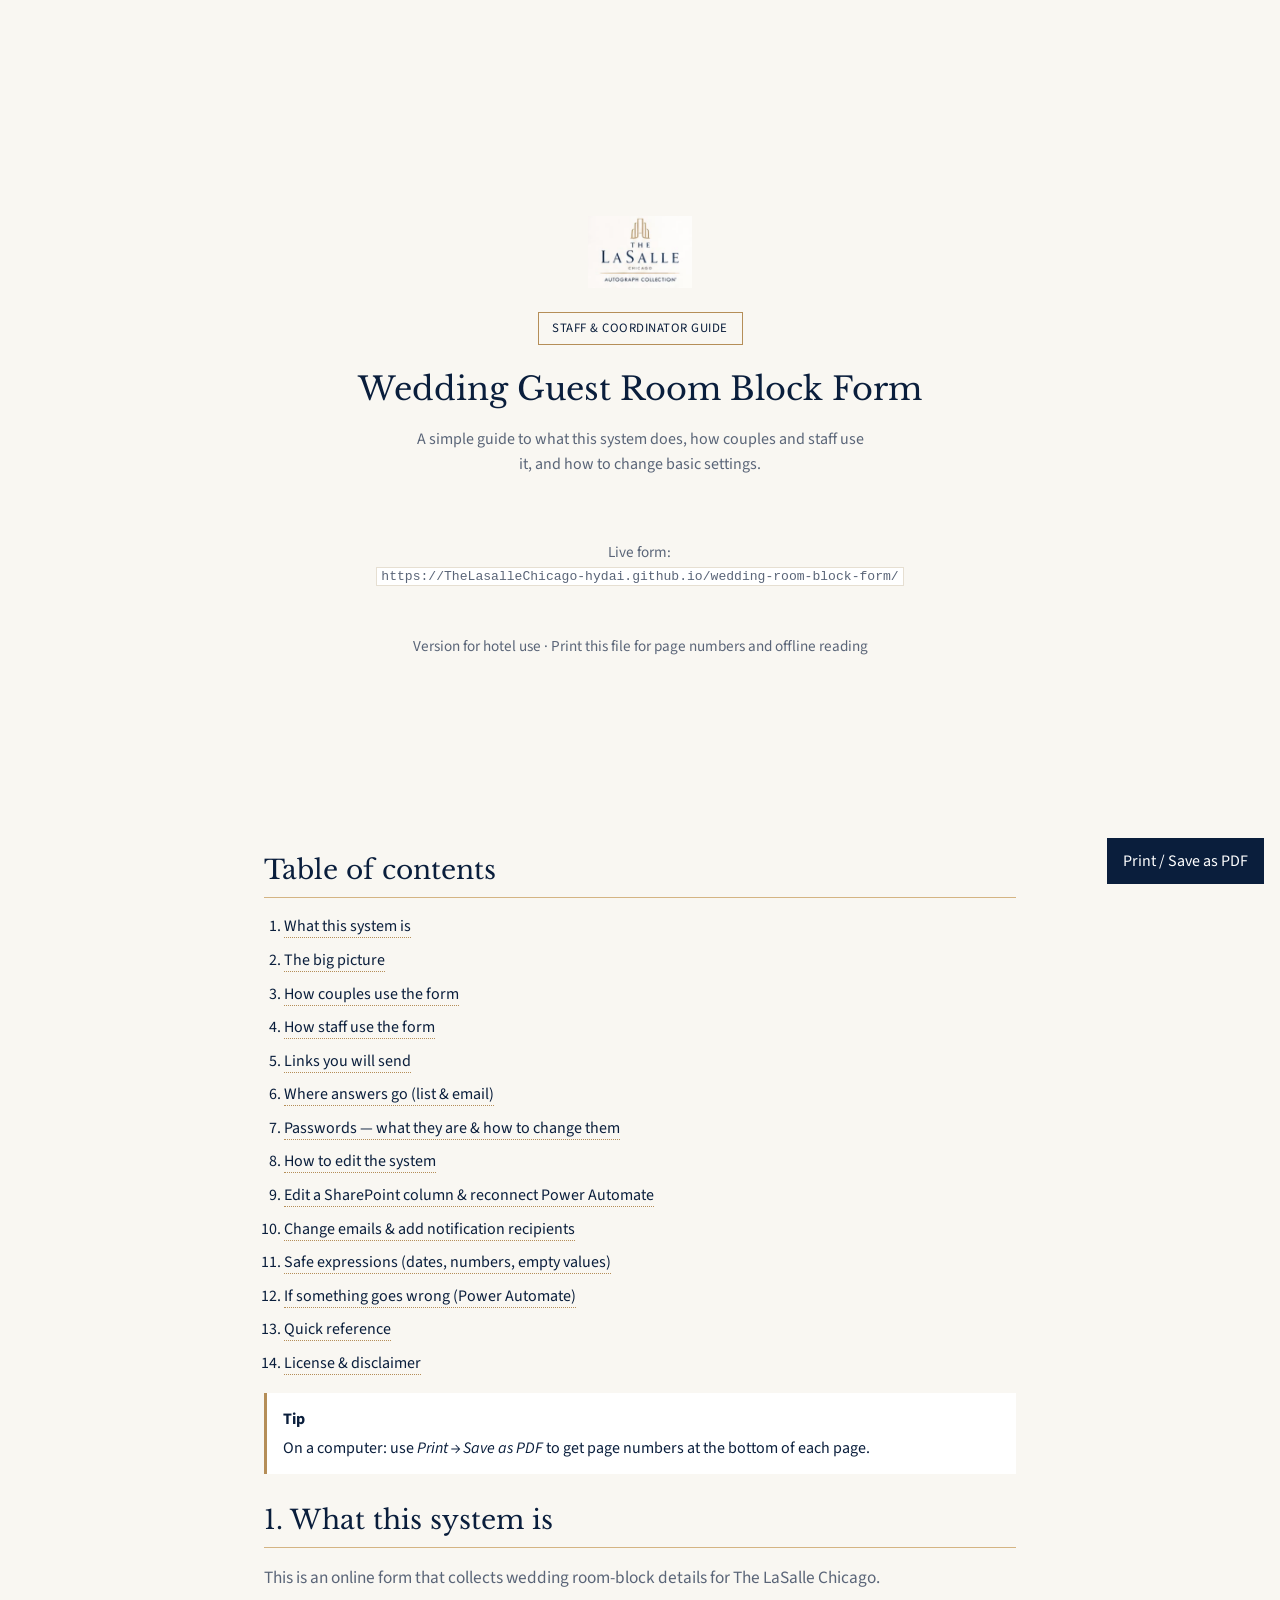
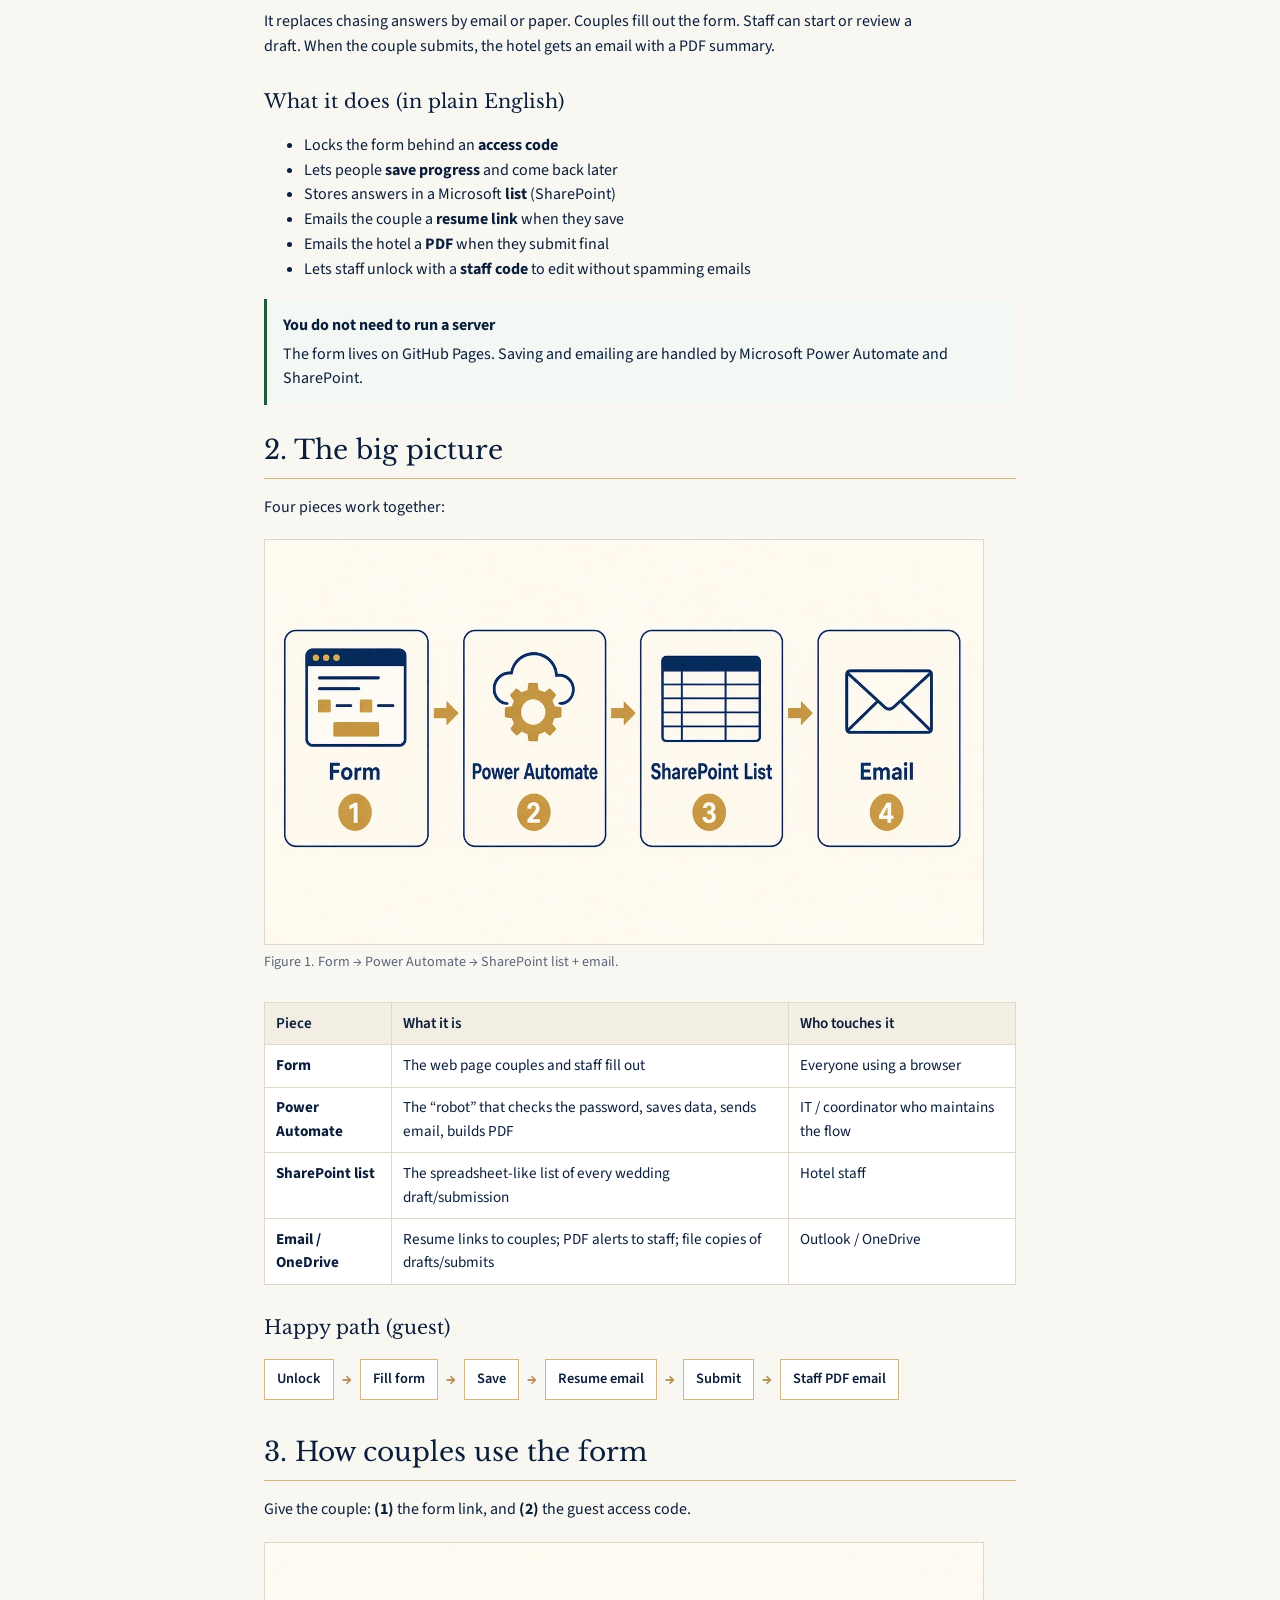
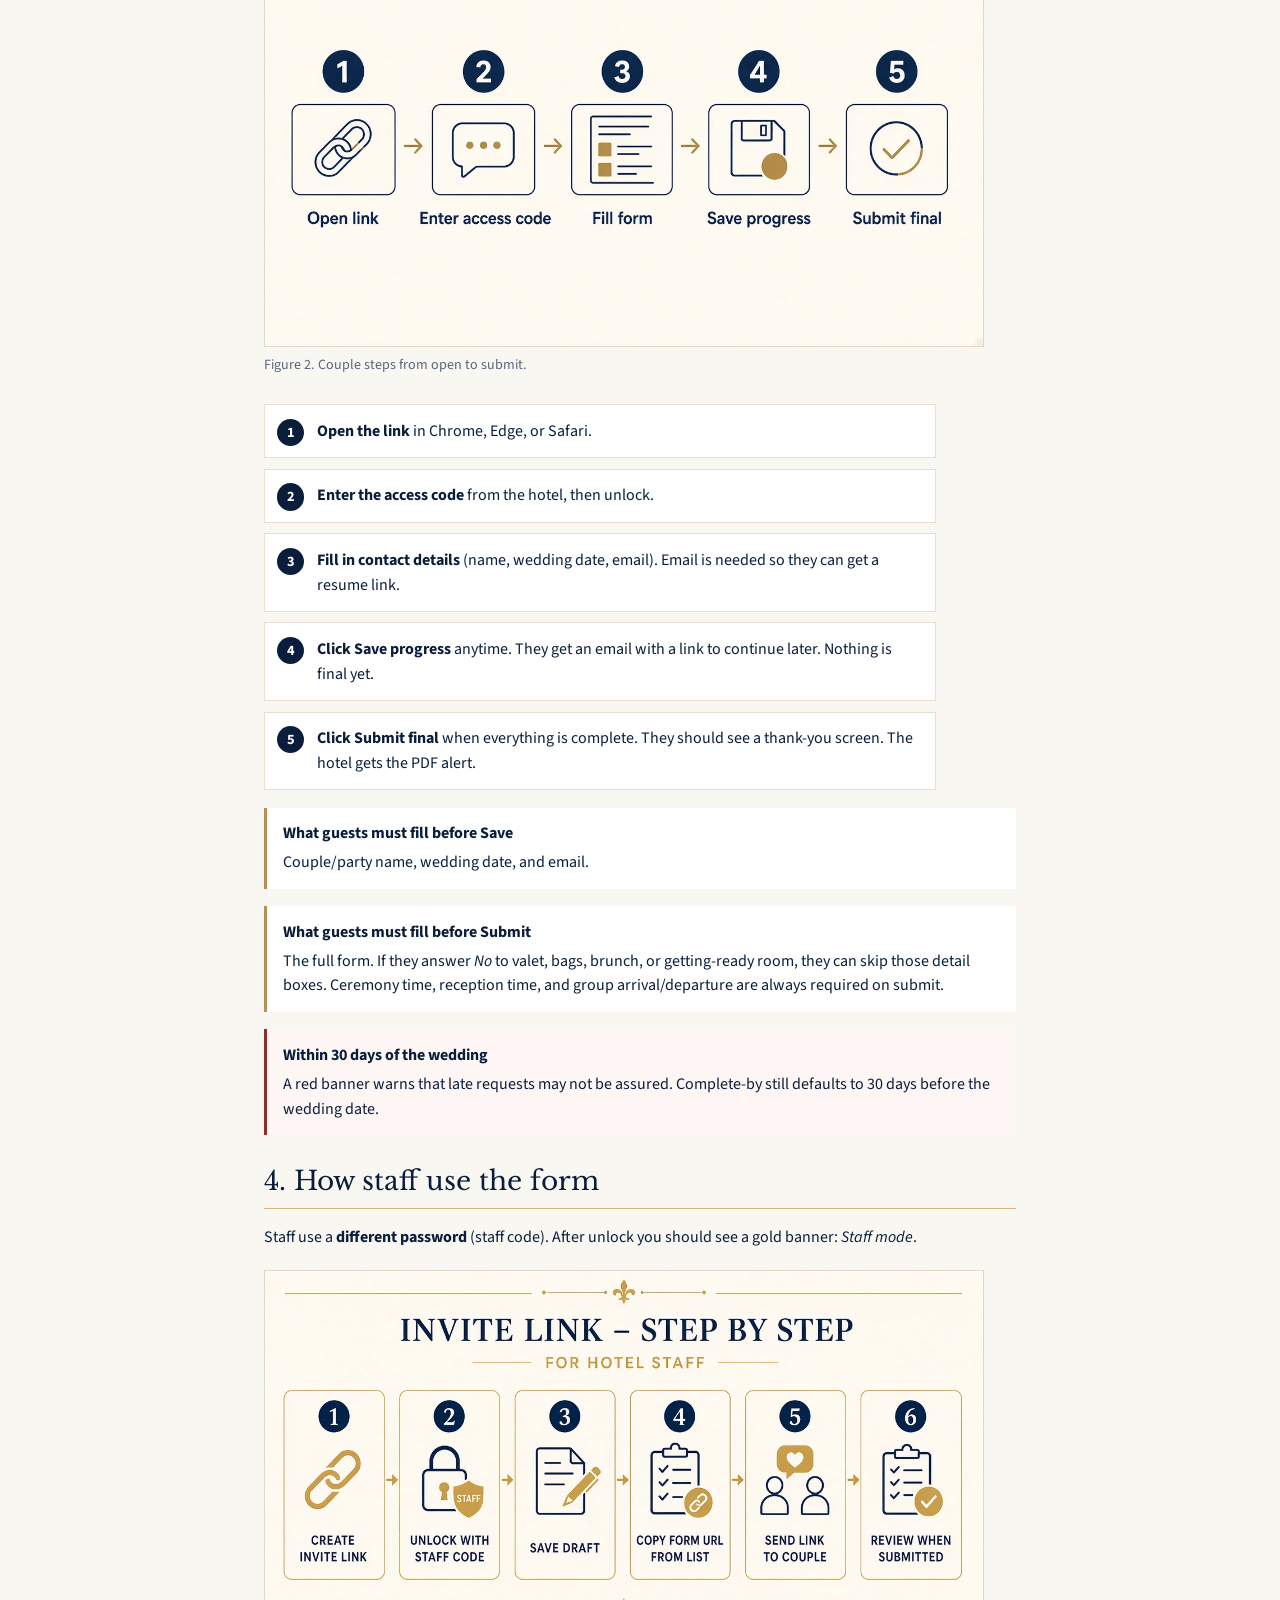
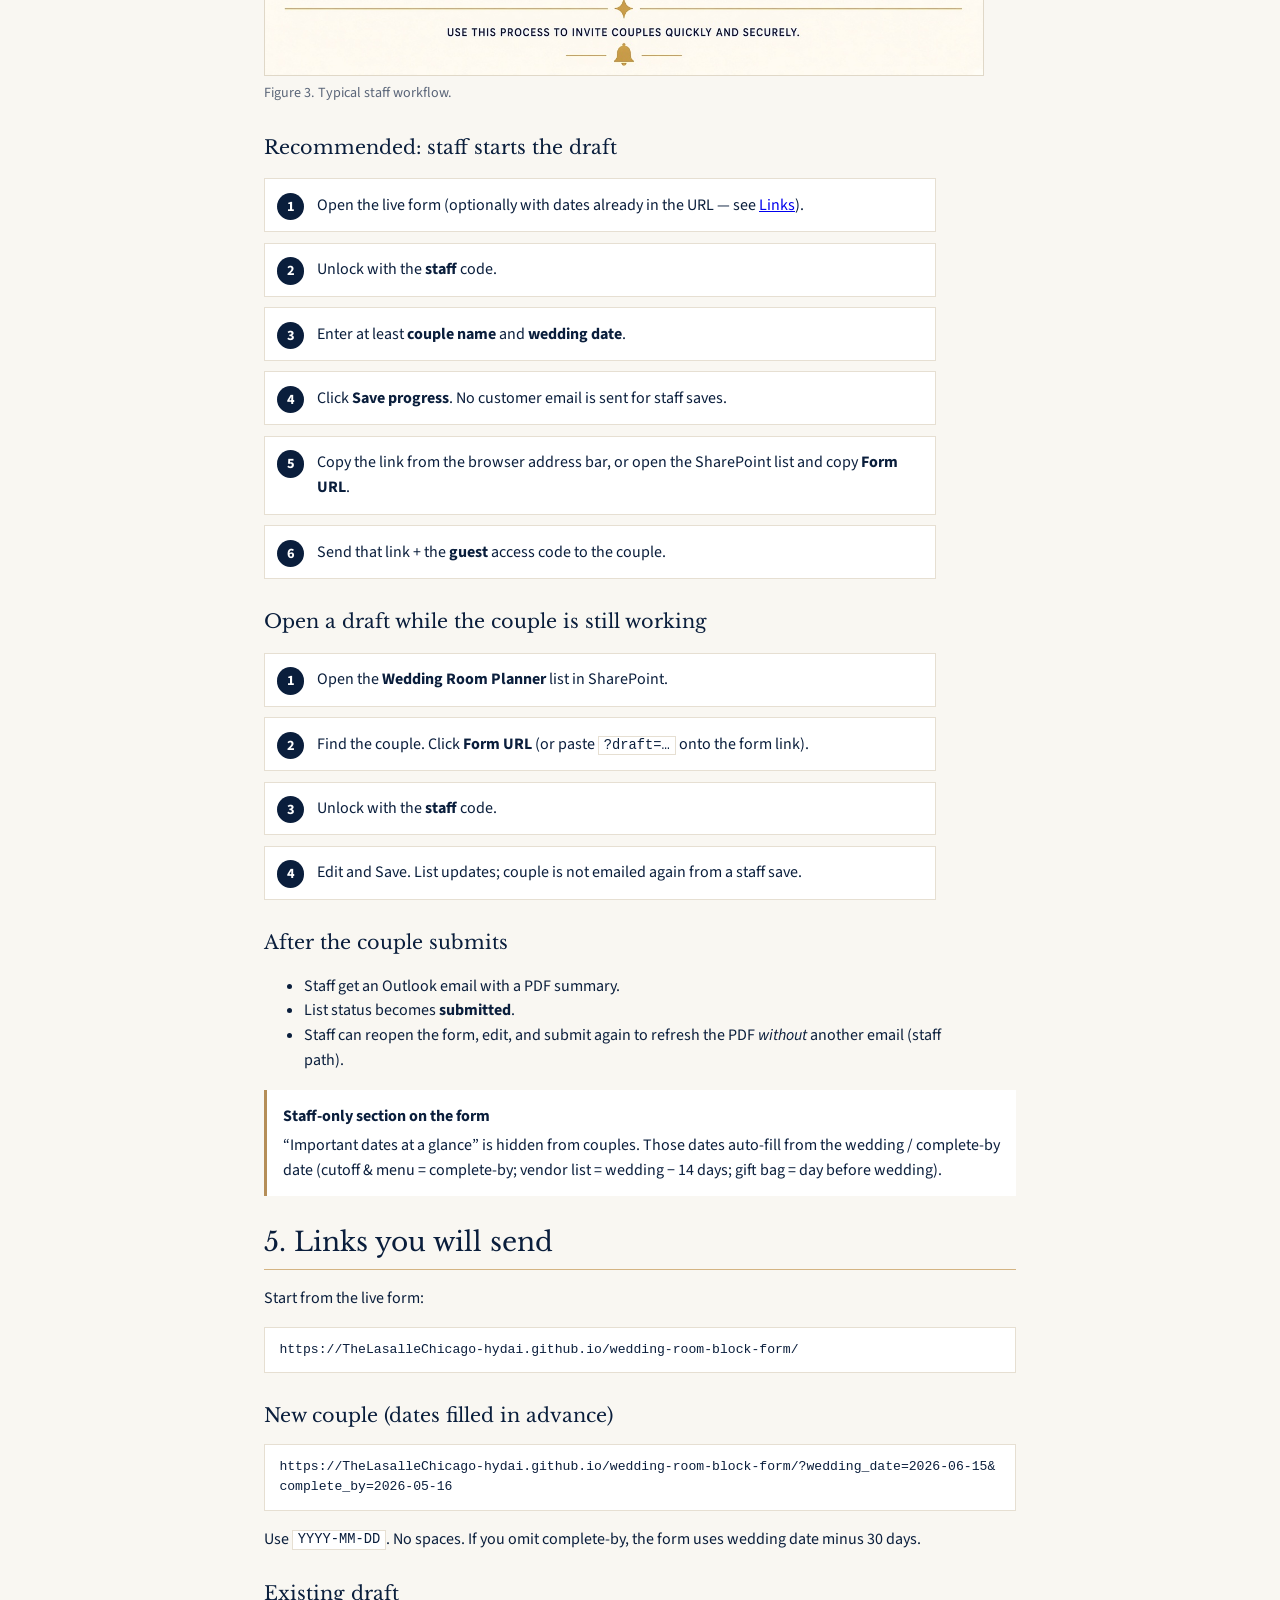
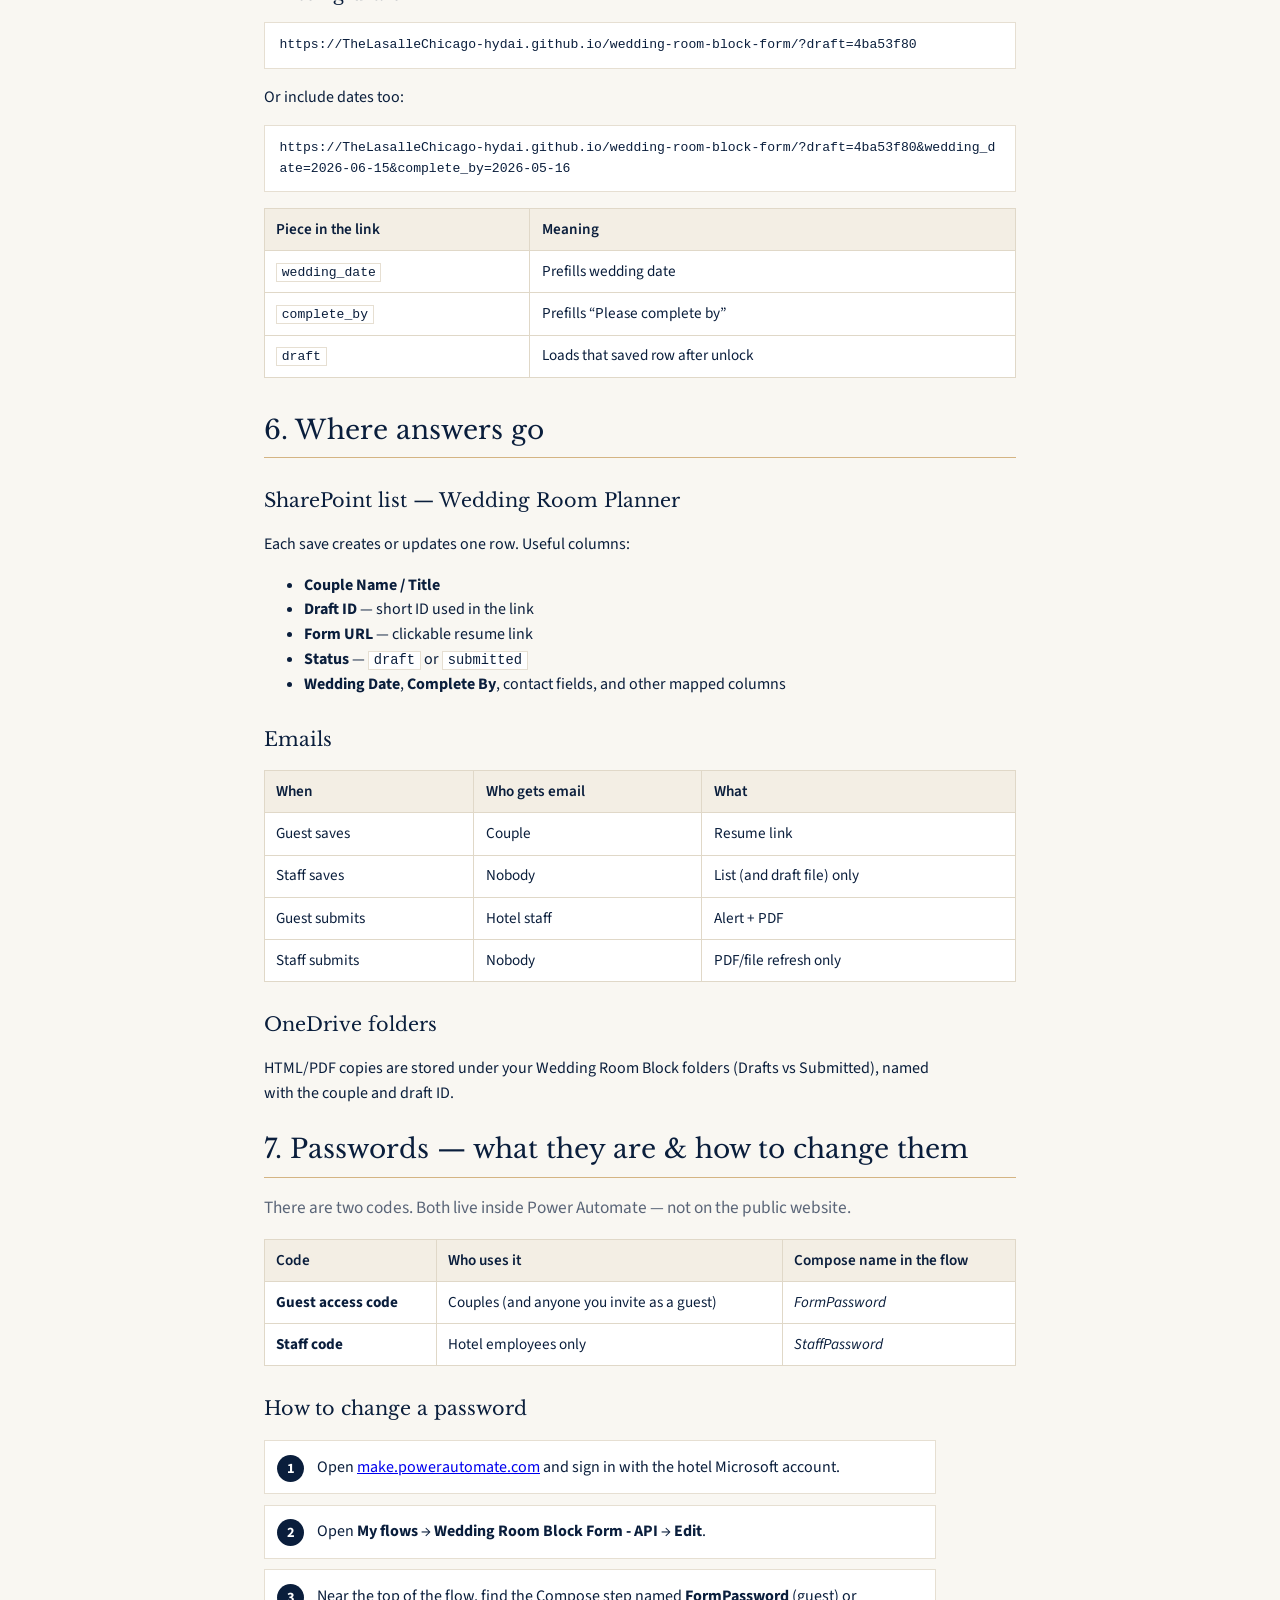
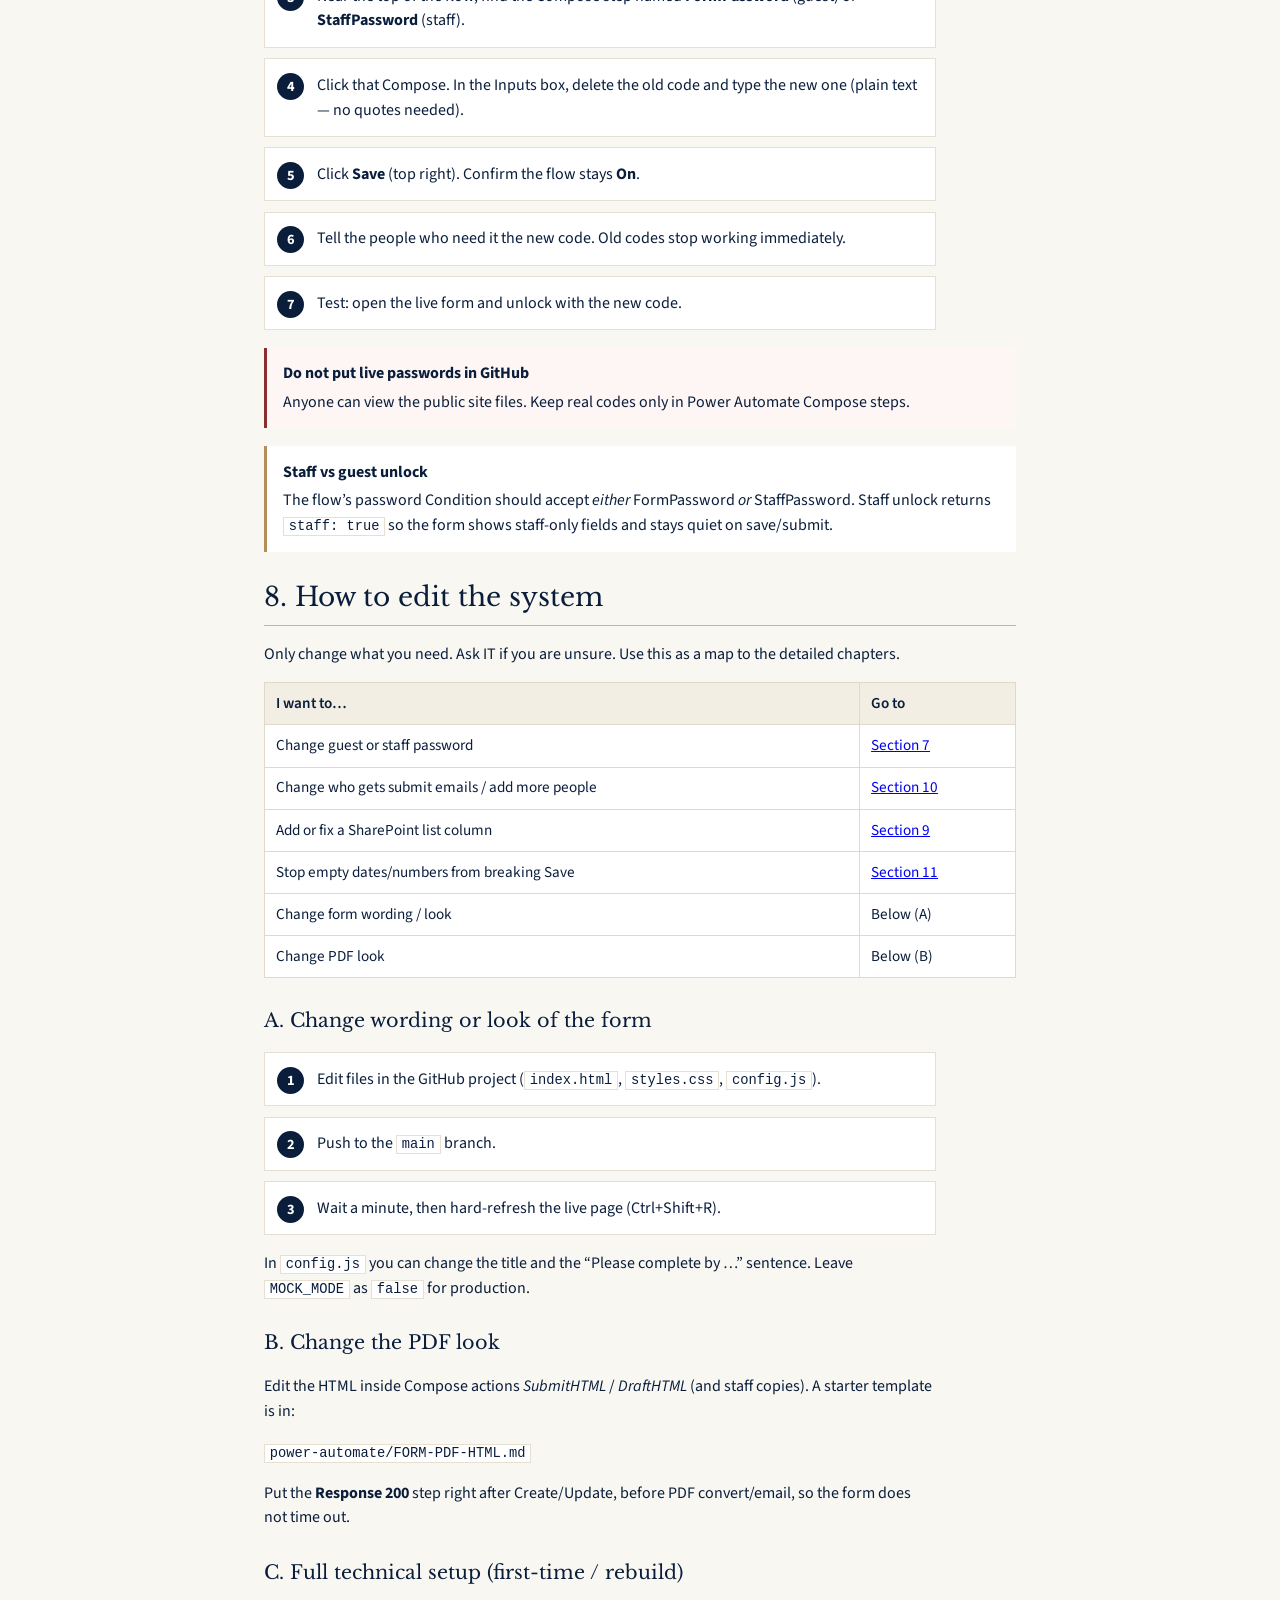
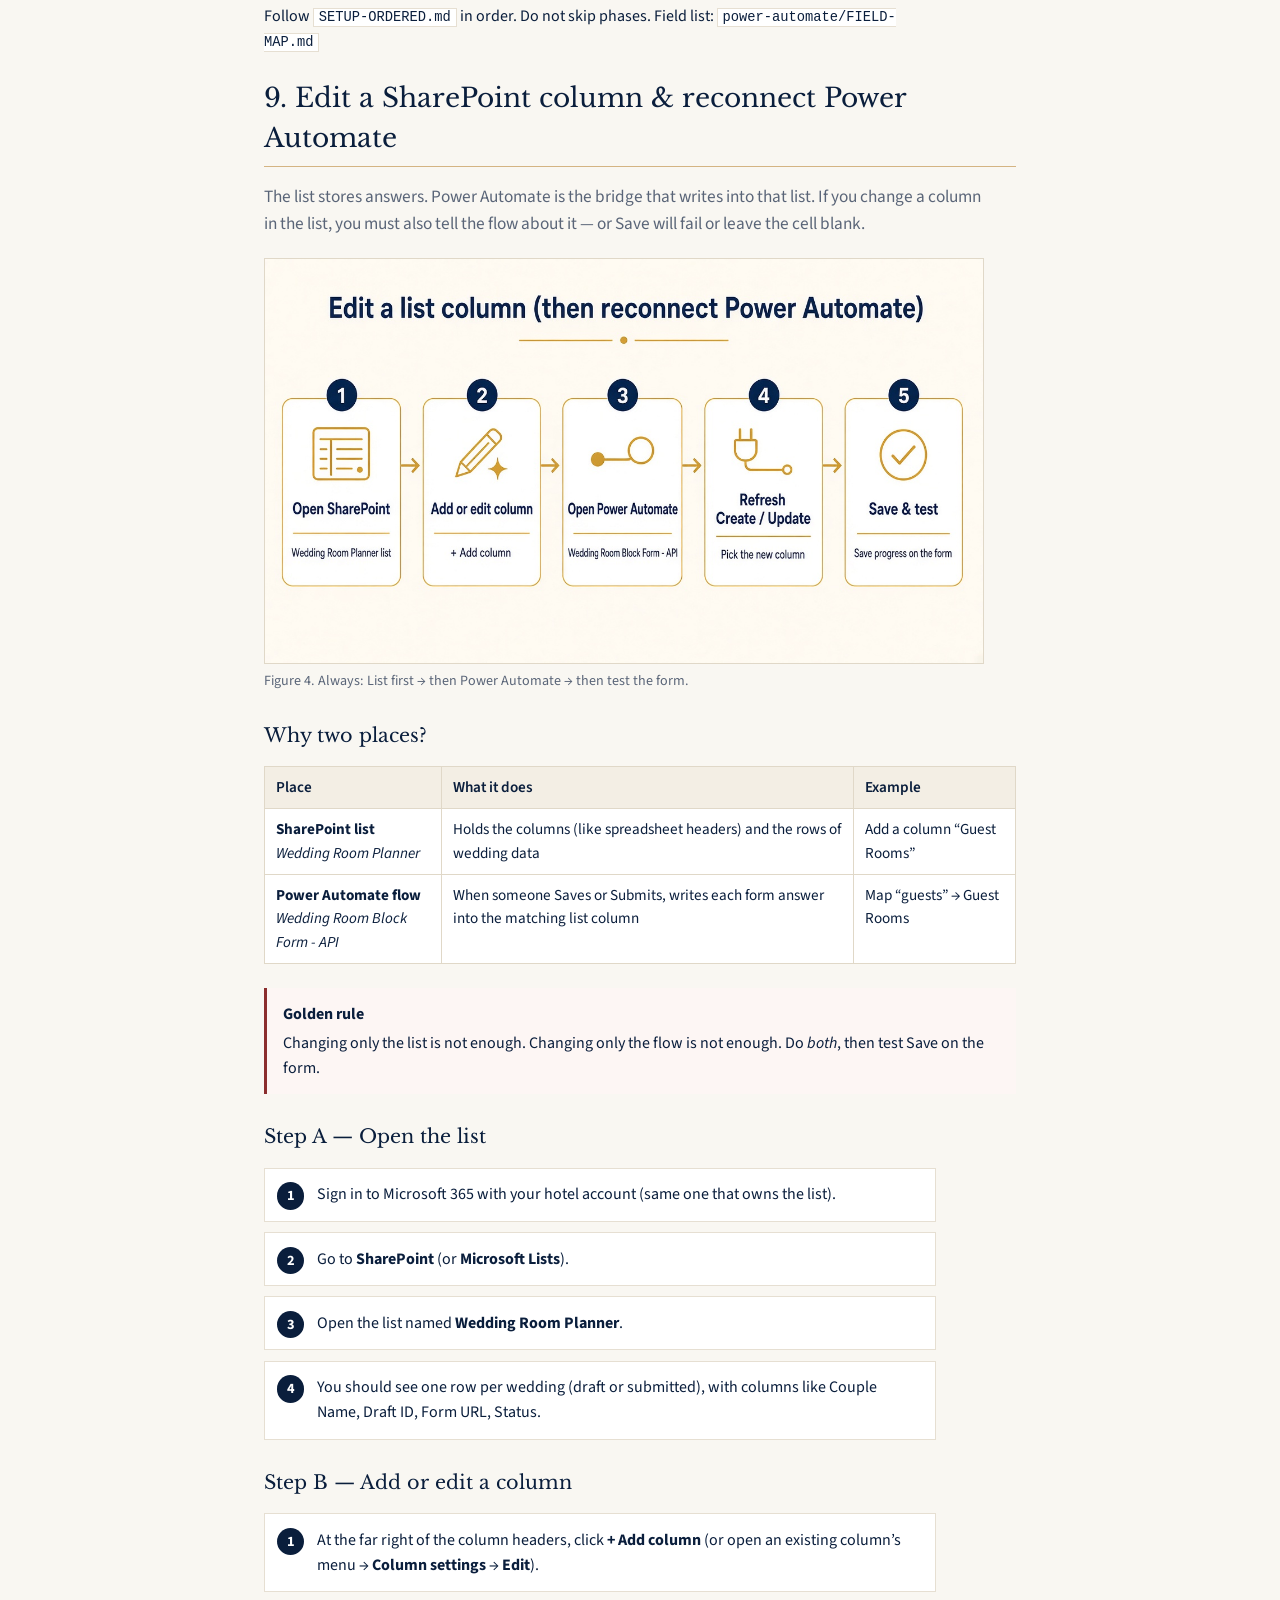
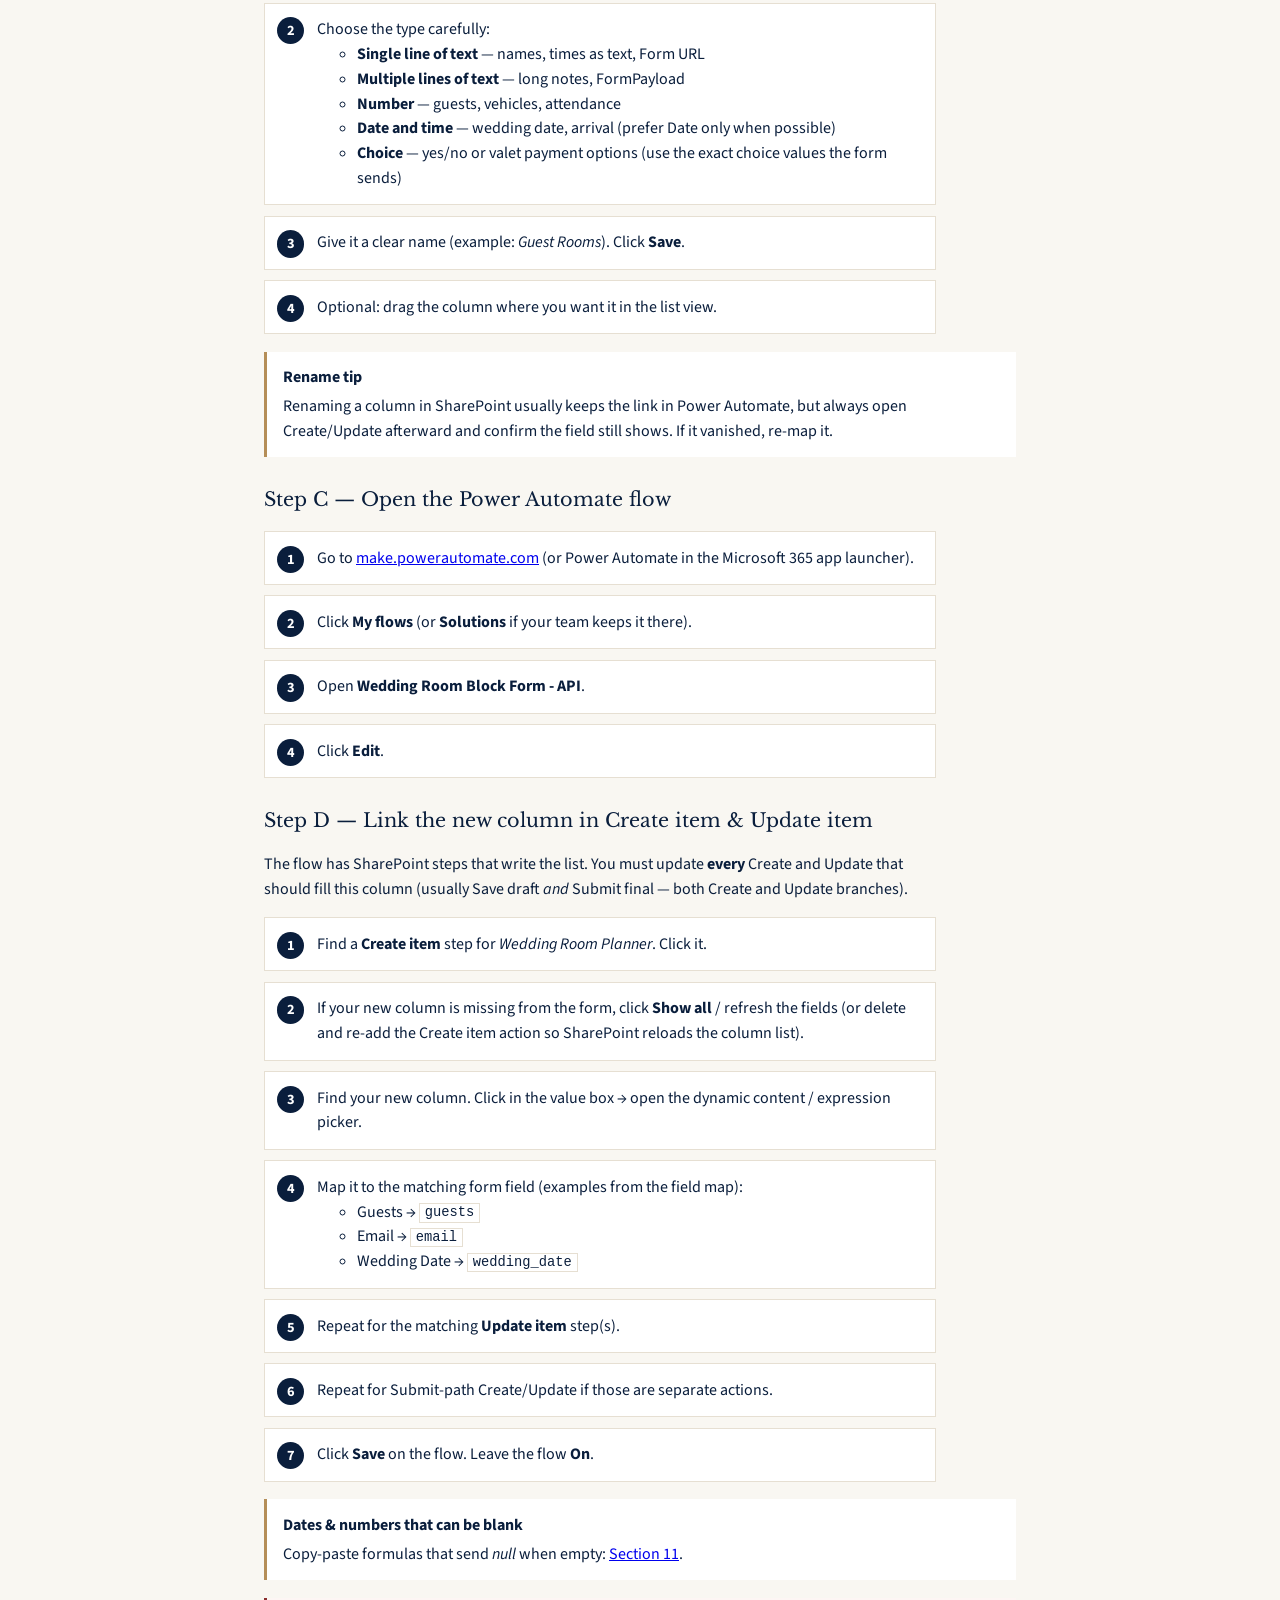
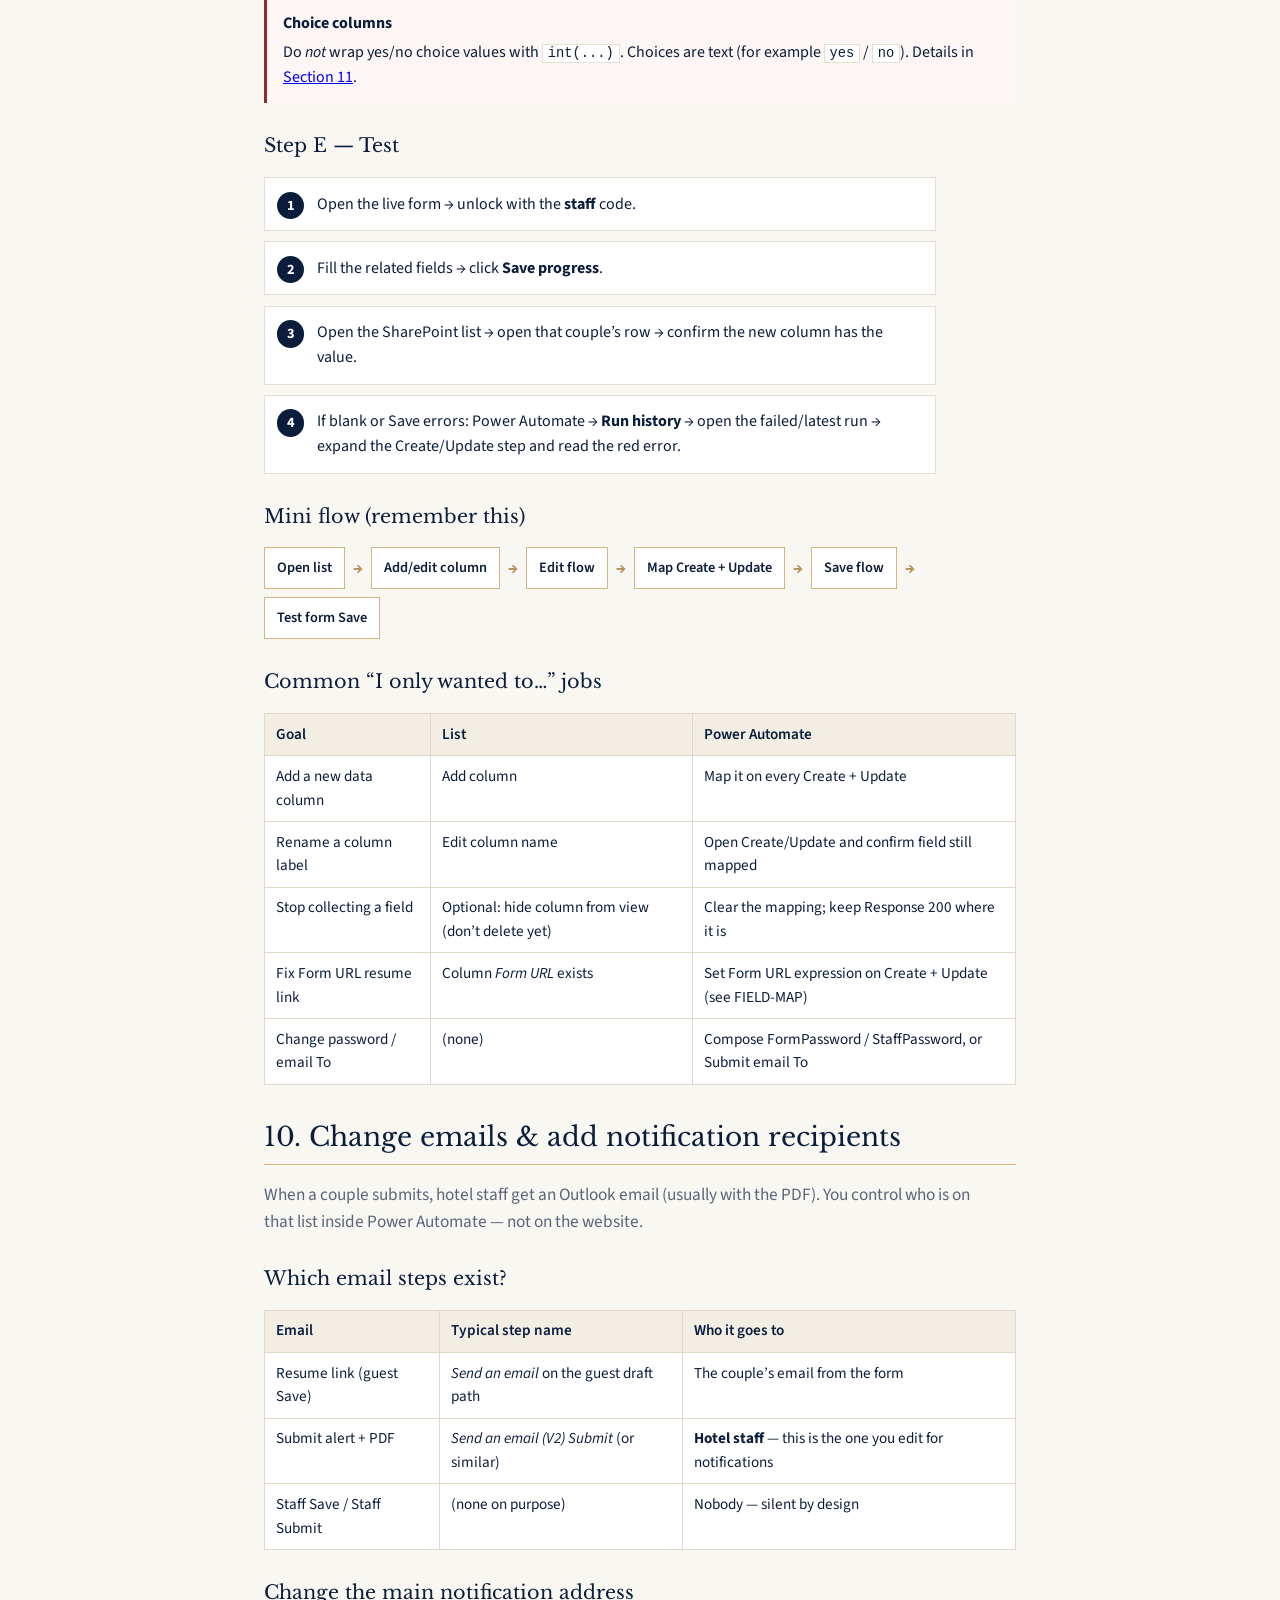
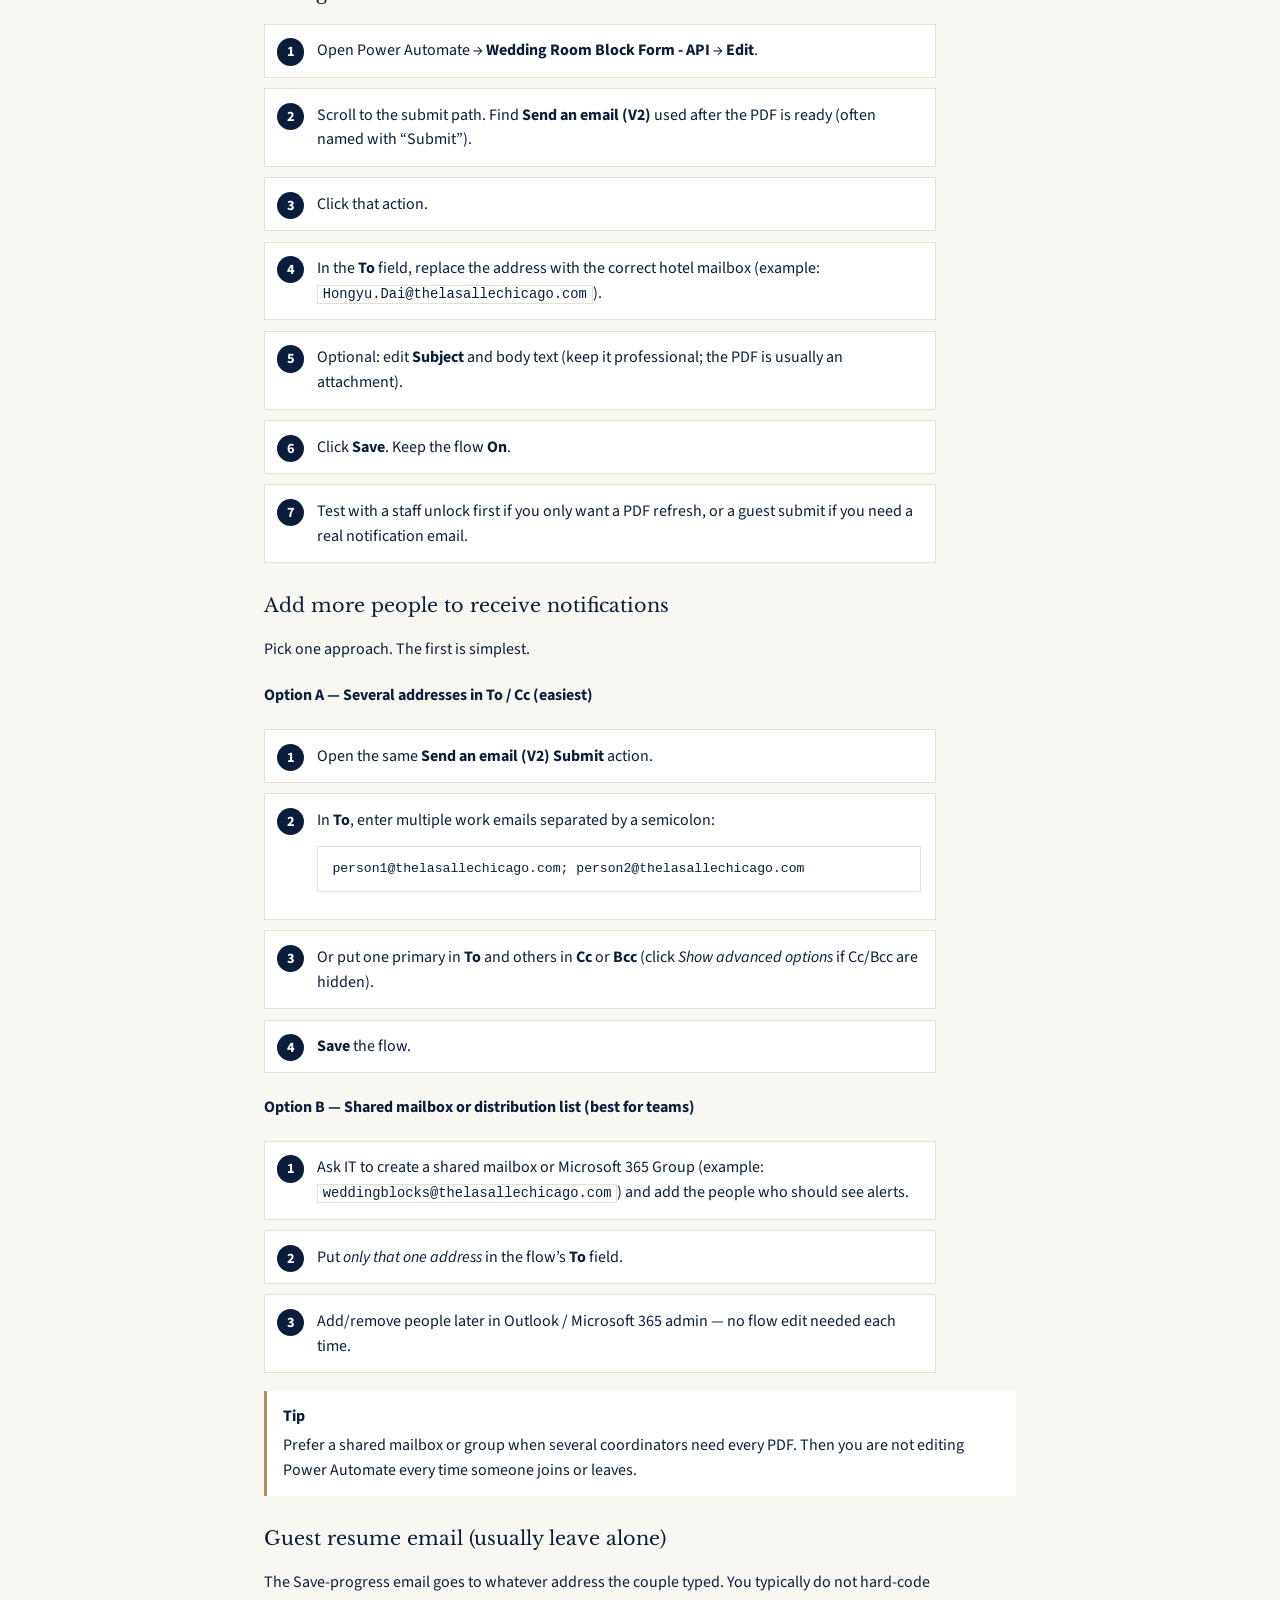
==== commit f43fc7f2: "Roll back user manual layout experiments to the pre-reflow version." ====
--- a/USER-MANUAL.html
+++ b/USER-MANUAL.html
@@ -75,51 +75,32 @@
       font-family: var(--serif);
       font-weight: 400;
       font-size: 1.65rem;
-      margin: 0 0 0.75rem;
-      padding-bottom: 0.35rem;
+      margin: 0 0 1rem;
+      padding-bottom: 0.4rem;
       border-bottom: 1px solid var(--line);
-      break-after: avoid;
       page-break-after: avoid;
     }
     h3 {
       font-family: var(--serif);
       font-weight: 400;
-      font-size: 1.15rem;
-      margin: 1.15rem 0 0.45rem;
-      break-after: avoid;
+      font-size: 1.2rem;
+      margin: 1.75rem 0 0.6rem;
       page-break-after: avoid;
     }
-    h4 {
-      font-family: var(--sans);
-      font-weight: 700;
-      font-size: 1rem;
-      margin: 0.9rem 0 0.35rem;
-      break-after: avoid;
-      page-break-after: avoid;
-    }
     p, li { max-width: 42em; }
-    p { margin: 0.45rem 0 0.65rem; }
-    .lead { font-size: 1.05rem; color: var(--muted); margin-bottom: 0.75rem; }
+    .lead { font-size: 1.08rem; color: var(--muted); }
 
     section.chapter {
+      page-break-before: always;
       padding-top: 0.5rem;
-      margin-top: 0;
-      break-before: page;
-      page-break-before: always;
-    }
-    section.chapter:first-of-type {
-      break-before: auto;
-      page-break-before: auto;
-    }
+    }
+    section.chapter:first-of-type { page-break-before: auto; }
 
     .toc {
       page-break-after: always;
-      break-after: page;
     }
     .toc ol {
       padding-left: 1.25rem;
-      margin: 0.5rem 0;
-      columns: 1;
     }
     .toc a {
       color: var(--navy);
@@ -127,42 +108,31 @@
       border-bottom: 1px dotted var(--gold);
     }
     .toc a:hover { border-bottom-style: solid; }
-    .toc li { margin: 0.35rem 0; }
+    .toc li { margin: 0.55rem 0; }
 
     .figure {
-      margin: 0.75rem 0 1rem;
-      text-align: center;
-      break-inside: avoid;
+      margin: 1.25rem 0 1.75rem;
       page-break-inside: avoid;
     }
     .figure img {
       display: block;
-      margin: 0 auto;
       width: 100%;
-      max-width: 560px;
+      max-width: 720px;
       height: auto;
       border: 1px solid #e0d8c8;
       background: #fff;
     }
-    .figure--diagram img {
-      max-width: 480px;
-    }
-    .figure--fig1 img {
-      max-width: 340px;
-    }
     .figure figcaption {
-      font-size: 0.85rem;
+      font-size: 0.88rem;
       color: var(--muted);
-      margin-top: 0.35rem;
-      text-align: left;
+      margin-top: 0.45rem;
     }
 
     .callout {
       border-left: 3px solid var(--gold);
       background: #fff;
-      padding: 0.55rem 0.75rem;
-      margin: 0.65rem 0;
-      break-inside: avoid;
+      padding: 0.85rem 1rem;
+      margin: 1.1rem 0;
       page-break-inside: avoid;
     }
     .callout.warn {
@@ -173,40 +143,39 @@
       border-left-color: var(--ok);
       background: #f3f8f5;
     }
-    .callout strong { display: block; margin-bottom: 0.15rem; }
+    .callout strong { display: block; margin-bottom: 0.25rem; }
 
     .steps {
       counter-reset: step;
       list-style: none;
       padding: 0;
-      margin: 0.65rem 0;
+      margin: 1rem 0;
     }
     .steps > li {
       position: relative;
-      padding: 0.5rem 0.65rem 0.5rem 2.75rem;
-      margin: 0.35rem 0;
+      padding: 0.85rem 0.85rem 0.85rem 3.25rem;
+      margin: 0.65rem 0;
       background: #fff;
       border: 1px solid #e6dfd2;
-      break-inside: avoid;
       page-break-inside: avoid;
     }
     .steps > li::before {
       counter-increment: step;
       content: counter(step);
       position: absolute;
-      left: 0.55rem;
-      top: 0.45rem;
-      width: 1.45rem;
-      height: 1.45rem;
+      left: 0.75rem;
+      top: 0.85rem;
+      width: 1.7rem;
+      height: 1.7rem;
       border-radius: 50%;
       background: var(--navy);
       color: #fff;
       font-weight: 700;
-      font-size: 0.8rem;
+      font-size: 0.9rem;
       display: flex;
       align-items: center;
       justify-content: center;
-      line-height: 1.45rem;
+      line-height: 1.7rem;
       text-align: center;
     }
 
@@ -214,17 +183,14 @@
       width: 100%;
       border-collapse: collapse;
       background: #fff;
-      font-size: 0.92rem;
-      margin: 0.65rem 0 1rem;
-    }
-    table.simple.compact {
-      break-inside: avoid;
+      font-size: 0.95rem;
+      margin: 1rem 0 1.5rem;
       page-break-inside: avoid;
     }
     table.simple th,
     table.simple td {
       border: 1px solid #e0d8c8;
-      padding: 0.4rem 0.55rem;
+      padding: 0.55rem 0.7rem;
       text-align: left;
       vertical-align: top;
     }
@@ -245,29 +211,25 @@
       word-break: break-all;
       background: #fff;
       border: 1px solid #e6dfd2;
-      padding: 0.45rem 0.65rem;
-      margin: 0.45rem 0 0.75rem;
+      padding: 0.75rem 0.9rem;
       font-family: Consolas, "Courier New", monospace;
-      font-size: 0.78rem;
-      line-height: 1.35;
-      break-inside: avoid;
+      font-size: 0.82rem;
       page-break-inside: avoid;
     }
 
     .flow {
       display: flex;
       flex-wrap: wrap;
-      gap: 0.35rem;
+      gap: 0.5rem;
       align-items: center;
-      margin: 0.5rem 0 0.85rem;
-      break-inside: avoid;
+      margin: 1rem 0 1.5rem;
       page-break-inside: avoid;
     }
     .flow .box {
       background: #fff;
       border: 1px solid var(--line);
-      padding: 0.35rem 0.55rem;
-      font-size: 0.85rem;
+      padding: 0.55rem 0.75rem;
+      font-size: 0.9rem;
       font-weight: 600;
     }
     .flow .arrow {
@@ -290,114 +252,23 @@
     .print-hint:hover { background: #1a3358; }
 
     @media print {
-      body {
-        background: #fff;
-        font-size: 10pt;
-        line-height: 1.4;
-      }
+      body { background: #fff; font-size: 11pt; }
       .page { max-width: none; padding: 0; }
       .print-hint { display: none !important; }
       a { color: inherit; text-decoration: none; border: none; }
-
-      .cover {
-        min-height: 0;
-        height: auto;
-        padding: 1.5in 0.5in;
-        page-break-after: always;
-        break-after: page;
-      }
-      .cover img.logo { height: 56px; margin-bottom: 1rem; }
-      .cover h1 { font-size: 1.55rem; }
-      .cover .meta { margin-top: 1rem; }
-
-      .toc { page-break-after: always; break-after: page; }
-      .toc li { margin: 0.22rem 0; }
-
-      section.chapter {
-        margin-top: 0;
-        padding-top: 0;
-        break-before: page;
-        page-break-before: always;
-      }
-      section.chapter:first-of-type {
-        break-before: auto;
-        page-break-before: auto;
-      }
-
-      h2 { font-size: 13.5pt; margin: 0.65rem 0 0.4rem; }
-      h3 { font-size: 11pt; margin: 0.7rem 0 0.3rem; }
-      p { margin: 0.3rem 0 0.45rem; max-width: none; }
-      li { max-width: none; }
-      ul { margin: 0.35rem 0 0.55rem; padding-left: 1.15rem; }
-
-      /* Keep diagrams small so following text stays on the same page */
-      .figure {
-        margin: 0.4rem 0 0.55rem;
-      }
-      .figure img,
-      .figure--diagram img {
-        width: auto;
-        max-width: 4.4in;
-        max-height: 1.75in;
-        object-fit: contain;
-      }
-      /* Section 2: keep figure + table + happy path on one printed page */
-      .figure--fig1 {
-        margin: 0.25rem 0 0.35rem;
-      }
-      .figure--fig1 img {
-        max-width: 3.1in;
-        max-height: 1.15in;
-      }
-      #big-picture {
-        break-inside: avoid;
-        page-break-inside: avoid;
-      }
-
-      .steps > li {
-        padding: 0.35rem 0.5rem 0.35rem 2.4rem;
-        margin: 0.22rem 0;
-      }
-      .steps > li::before {
-        width: 1.25rem;
-        height: 1.25rem;
-        top: 0.35rem;
-        left: 0.45rem;
-        font-size: 0.72rem;
-        line-height: 1.25rem;
-      }
-
-      .callout {
-        padding: 0.4rem 0.55rem;
-        margin: 0.4rem 0;
-      }
-
-      table.simple {
-        font-size: 9pt;
-        margin: 0.4rem 0 0.65rem;
-      }
-      table.simple th,
-      table.simple td {
-        padding: 0.28rem 0.4rem;
-      }
-
-      pre.url {
-        font-size: 7.5pt;
-        padding: 0.35rem 0.45rem;
-        margin: 0.3rem 0 0.5rem;
-      }
-
-      .flow { margin: 0.35rem 0 0.55rem; }
-      .flow .box { padding: 0.25rem 0.4rem; font-size: 8.5pt; }
-
-      /* Keep headings with the next block, but do not force the next block
-         onto a new page (that caused half-empty pages and odd packing). */
-      h2, h3, h4 { break-after: avoid; page-break-after: avoid; }
+      .cover { min-height: auto; height: 100vh; }
+      .figure img { max-width: 100%; }
     }
 
     @page {
       size: letter;
-      margin: 0.55in 0.65in 0.7in;
+      margin: 0.7in 0.75in 0.85in;
+      @bottom-center {
+        content: "The LaSalle Chicago — Room Block Form Manual  ·  page " counter(page);
+        font-family: "Source Sans 3", "Segoe UI", sans-serif;
+        font-size: 9pt;
+        color: #5a6578;
+      }
     }
   </style>
 </head>
@@ -475,12 +346,12 @@
       <h2>2. The big picture</h2>
       <p>Four pieces work together:</p>
 
-      <figure class="figure figure--diagram figure--fig1">
+      <figure class="figure">
         <img src="assets/manual/manual-overview.jpg" alt="Diagram: Form connects to Power Automate, then SharePoint List and Email" />
         <figcaption>Figure 1. Form → Power Automate → SharePoint list + email.</figcaption>
       </figure>
 
-      <table class="simple compact">
+      <table class="simple">
         <thead>
           <tr>
             <th>Piece</th>
@@ -527,6 +398,11 @@
     <section class="chapter" id="for-couples">
       <h2>3. How couples use the form</h2>
       <p>Give the couple: <strong>(1)</strong> the form link, and <strong>(2)</strong> the guest access code.</p>
+
+      <figure class="figure">
+        <img src="assets/manual/manual-guest-flow.jpg" alt="Five guest steps: open link, enter code, fill form, save, submit" />
+        <figcaption>Figure 2. Couple steps from open to submit.</figcaption>
+      </figure>
 
       <ol class="steps">
         <li>
@@ -546,11 +422,6 @@
         </li>
       </ol>
 
-      <figure class="figure figure--diagram">
-        <img src="assets/manual/manual-guest-flow.jpg" alt="Five guest steps: open link, enter code, fill form, save, submit" />
-        <figcaption>Figure 2. Couple steps from open to submit.</figcaption>
-      </figure>
-
       <div class="callout">
         <strong>What guests must fill before Save</strong>
         Couple/party name, wedding date, and email.
@@ -571,6 +442,11 @@
     <section class="chapter" id="for-staff">
       <h2>4. How staff use the form</h2>
       <p>Staff use a <strong>different password</strong> (staff code). After unlock you should see a gold banner: <em>Staff mode</em>.</p>
+
+      <figure class="figure">
+        <img src="assets/manual/manual-staff-flow.jpg" alt="Staff workflow from invite through review of submission" />
+        <figcaption>Figure 3. Typical staff workflow.</figcaption>
+      </figure>
 
       <h3>Recommended: staff starts the draft</h3>
       <ol class="steps">
@@ -590,11 +466,6 @@
         <li>Edit and Save. List updates; couple is not emailed again from a staff save.</li>
       </ol>
 
-      <figure class="figure figure--diagram">
-        <img src="assets/manual/manual-staff-flow.jpg" alt="Staff workflow from invite through review of submission" />
-        <figcaption>Figure 3. Typical staff workflow.</figcaption>
-      </figure>
-
       <h3>After the couple submits</h3>
       <ul>
         <li>Staff get an Outlook email with a PDF summary.</li>
@@ -623,7 +494,7 @@
       <p>Or include dates too:</p>
       <pre class="url">https://TheLasalleChicago-hydai.github.io/wedding-room-block-form/?draft=4ba53f80&amp;wedding_date=2026-06-15&amp;complete_by=2026-05-16</pre>
 
-      <table class="simple compact">
+      <table class="simple">
         <thead>
           <tr><th>Piece in the link</th><th>Meaning</th></tr>
         </thead>
@@ -650,7 +521,7 @@
       </ul>
 
       <h3>Emails</h3>
-      <table class="simple compact">
+      <table class="simple">
         <thead>
           <tr><th>When</th><th>Who gets email</th><th>What</th></tr>
         </thead>
@@ -687,7 +558,7 @@
       <h2>7. Passwords — what they are &amp; how to change them</h2>
       <p class="lead">There are two codes. Both live inside Power Automate — not on the public website.</p>
 
-      <table class="simple compact">
+      <table class="simple">
         <thead>
           <tr><th>Code</th><th>Who uses it</th><th>Compose name in the flow</th></tr>
         </thead>
@@ -732,7 +603,7 @@
       <h2>8. How to edit the system</h2>
       <p>Only change what you need. Ask IT if you are unsure. Use this as a map to the detailed chapters.</p>
 
-      <table class="simple compact">
+      <table class="simple">
         <thead>
           <tr><th>I want to…</th><th>Go to</th></tr>
         </thead>
@@ -789,13 +660,13 @@
         If you change a column in the list, you must also tell the flow about it — or Save will fail or leave the cell blank.
       </p>
 
-      <figure class="figure figure--diagram">
+      <figure class="figure">
         <img src="assets/manual/manual-list-pa-flow.jpg" alt="Five steps: Open SharePoint, add or edit column, open Power Automate, refresh Create/Update, save and test" />
         <figcaption>Figure 4. Always: List first → then Power Automate → then test the form.</figcaption>
       </figure>
 
       <h3>Why two places?</h3>
-      <table class="simple compact">
+      <table class="simple">
         <thead>
           <tr><th>Place</th><th>What it does</th><th>Example</th></tr>
         </thead>
@@ -902,7 +773,7 @@
       </div>
 
       <h3>Common “I only wanted to…” jobs</h3>
-      <table class="simple compact">
+      <table class="simple">
         <thead>
           <tr><th>Goal</th><th>List</th><th>Power Automate</th></tr>
         </thead>
@@ -945,7 +816,7 @@
       </p>
 
       <h3>Which email steps exist?</h3>
-      <table class="simple compact">
+      <table class="simple">
         <thead>
           <tr><th>Email</th><th>Typical step name</th><th>Who it goes to</th></tr>
         </thead>
@@ -1085,7 +956,7 @@
       <pre class="url">concat(json(triggerBody())?['form_url'], '?draft=', outputs('DraftID_Submit'), '&amp;wedding_date=', coalesce(json(triggerBody())?['payload']?['wedding_date'], ''), '&amp;complete_by=', coalesce(json(triggerBody())?['payload']?['complete_by'], ''))</pre>
 
       <h3>Cheat sheet</h3>
-      <table class="simple compact">
+      <table class="simple">
         <thead>
           <tr><th>Column type</th><th>Empty-safe pattern</th><th>Never do this</th></tr>
         </thead>
@@ -1233,7 +1104,7 @@
     <!-- 13 -->
     <section class="chapter" id="quick-ref">
       <h2>13. Quick reference</h2>
-      <table class="simple compact">
+      <table class="simple">
         <thead>
           <tr><th>Need</th><th>Do this</th></tr>
         </thead>
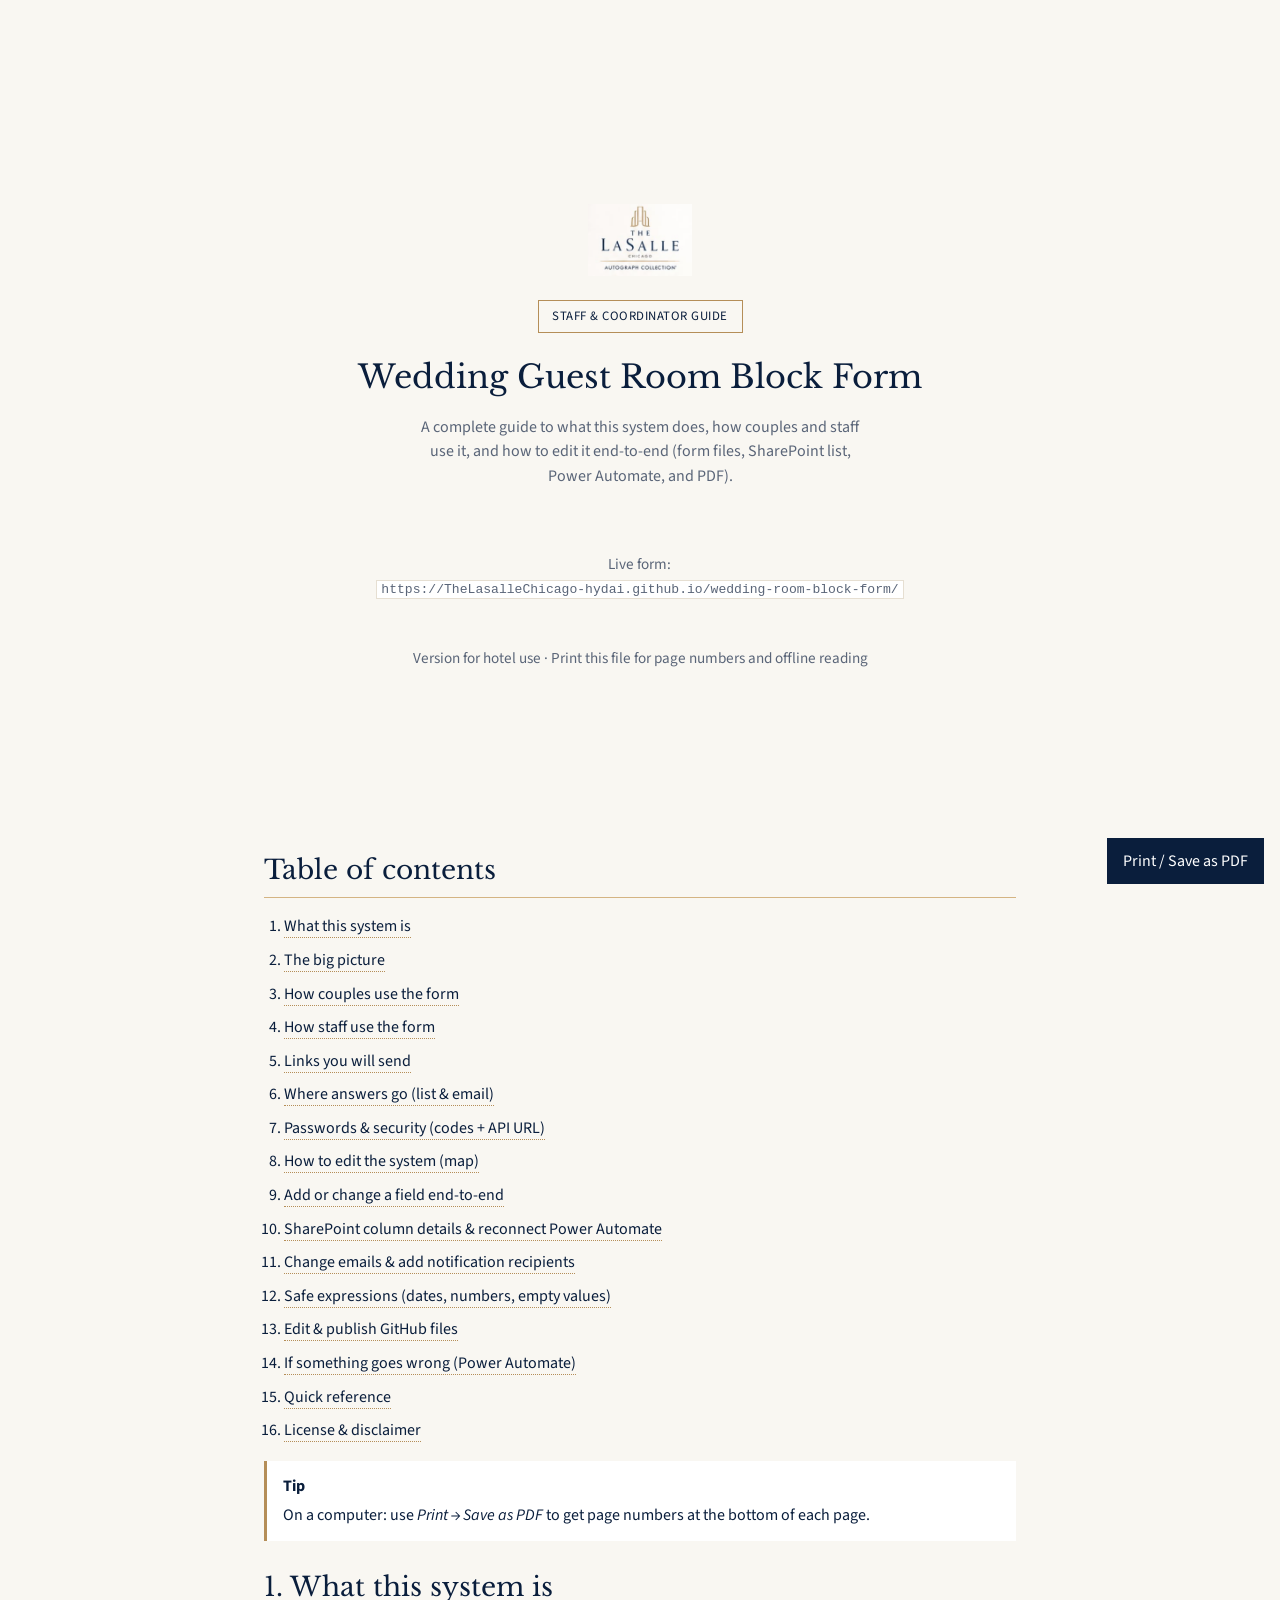
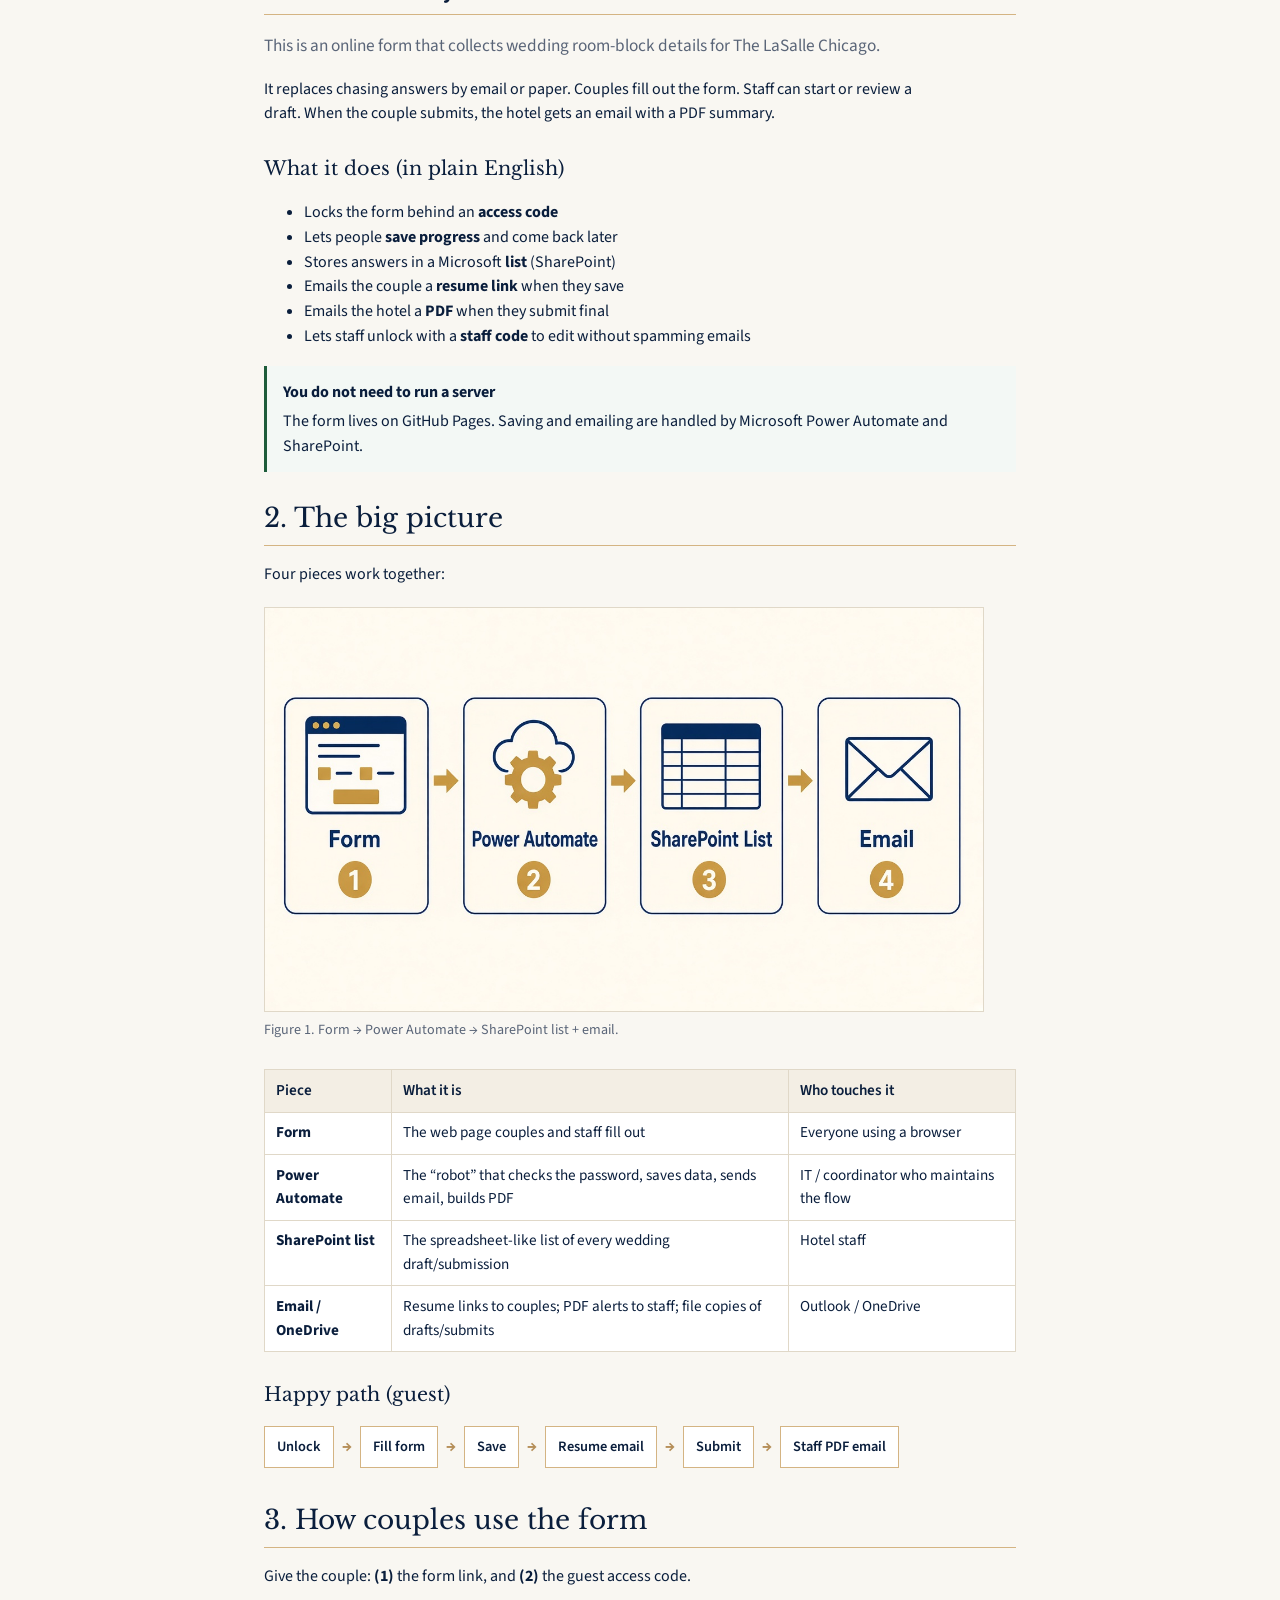
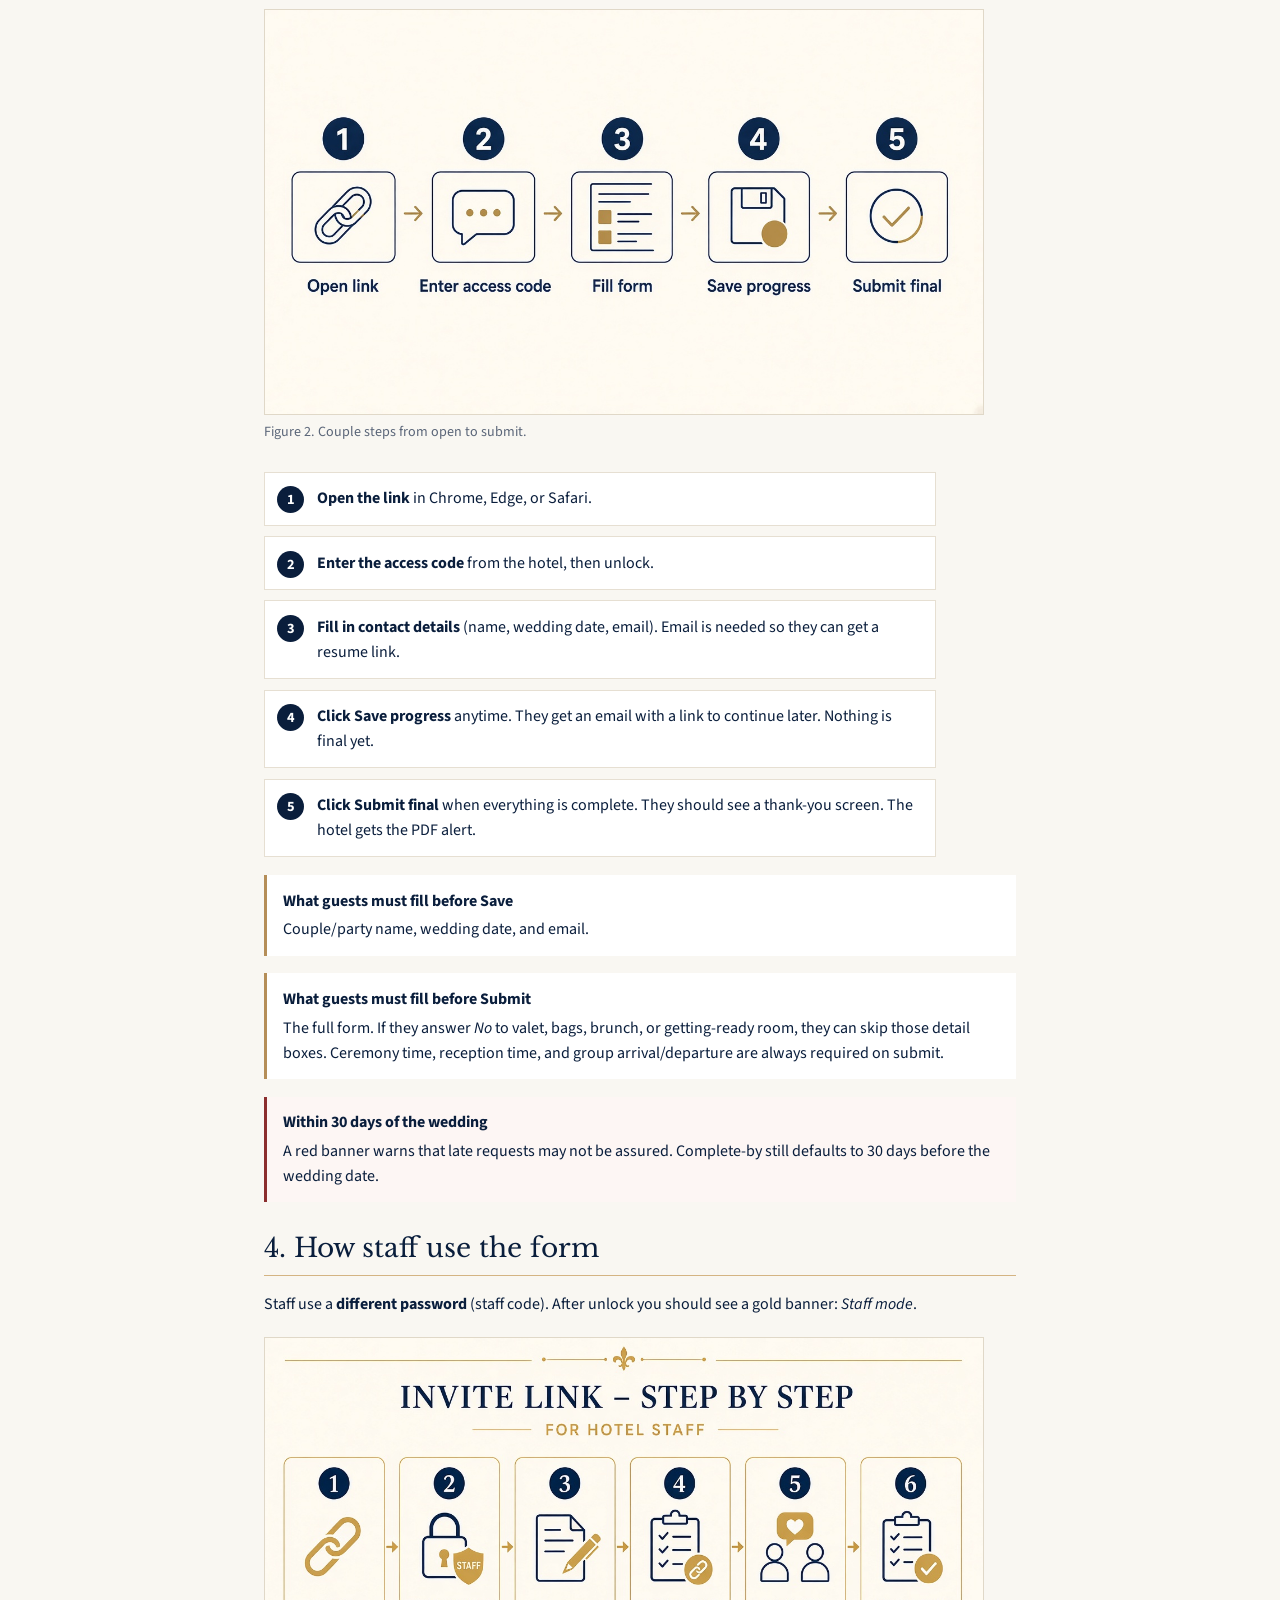
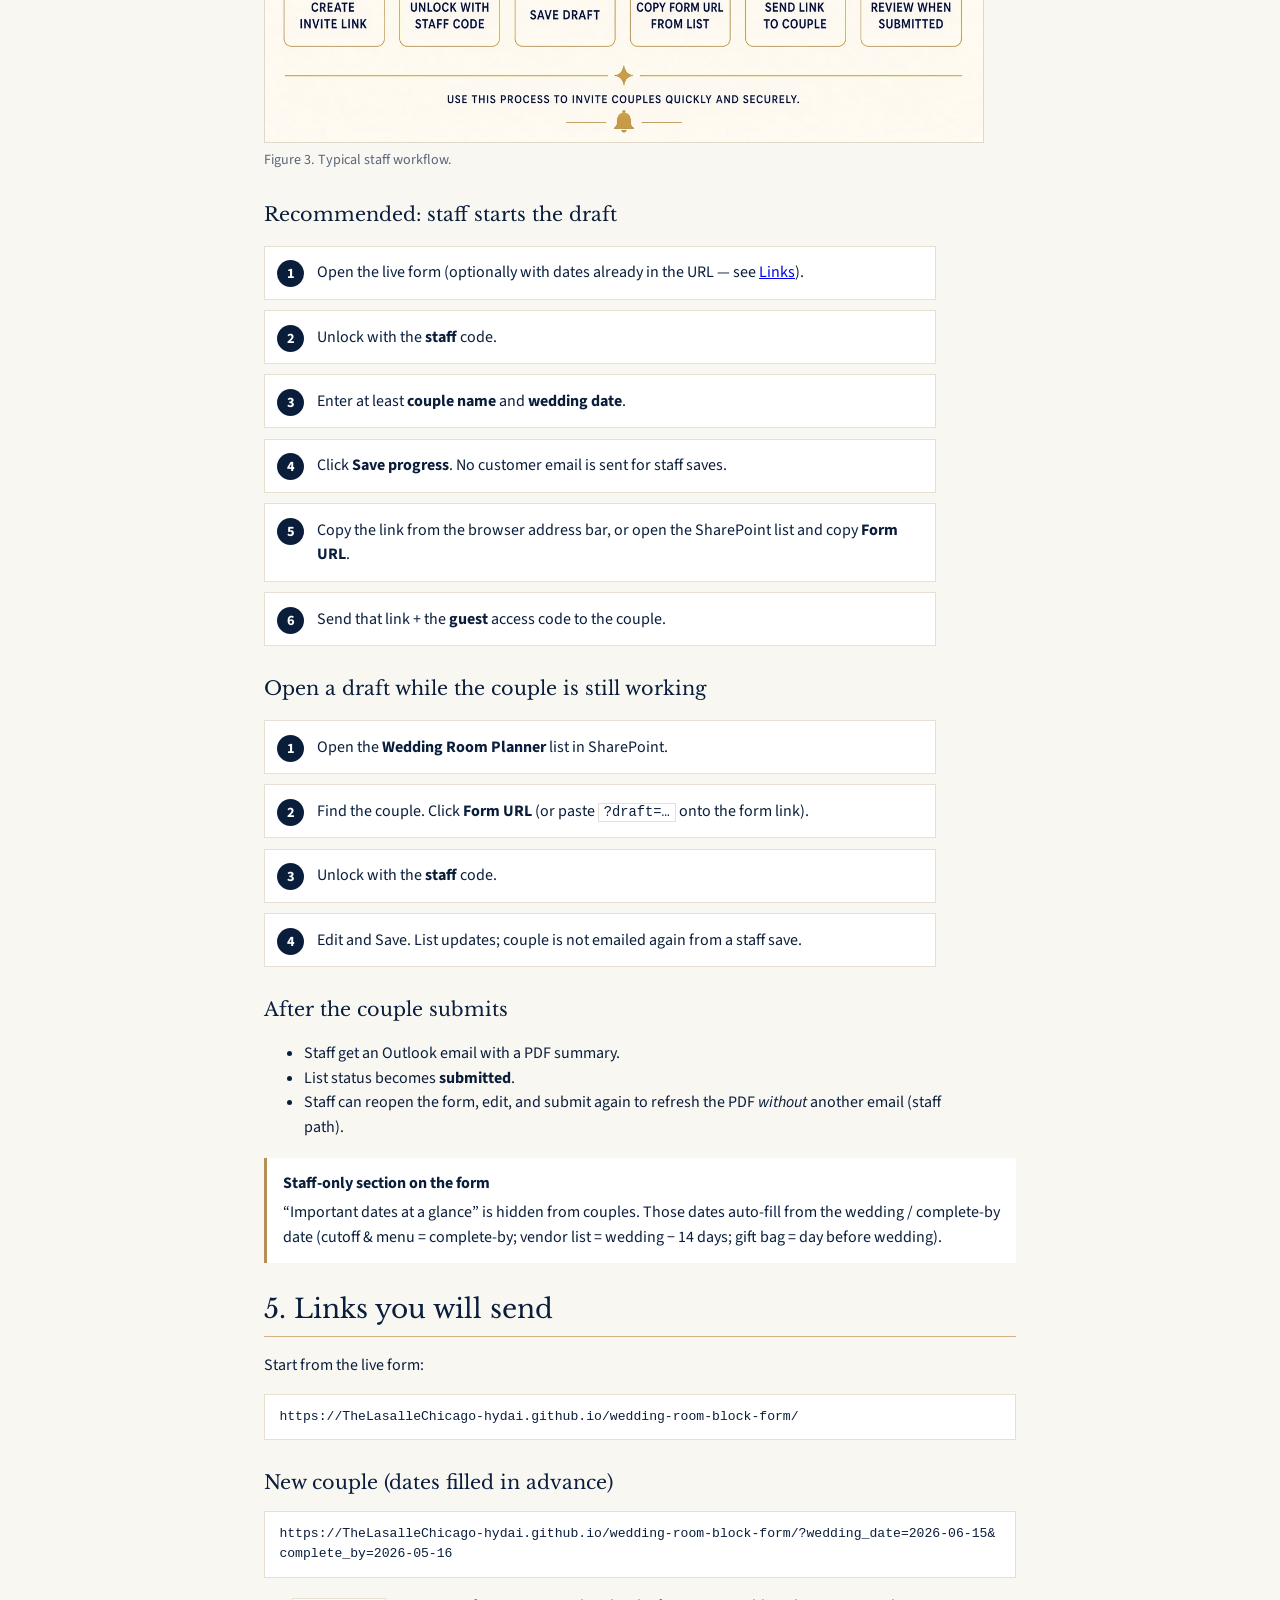
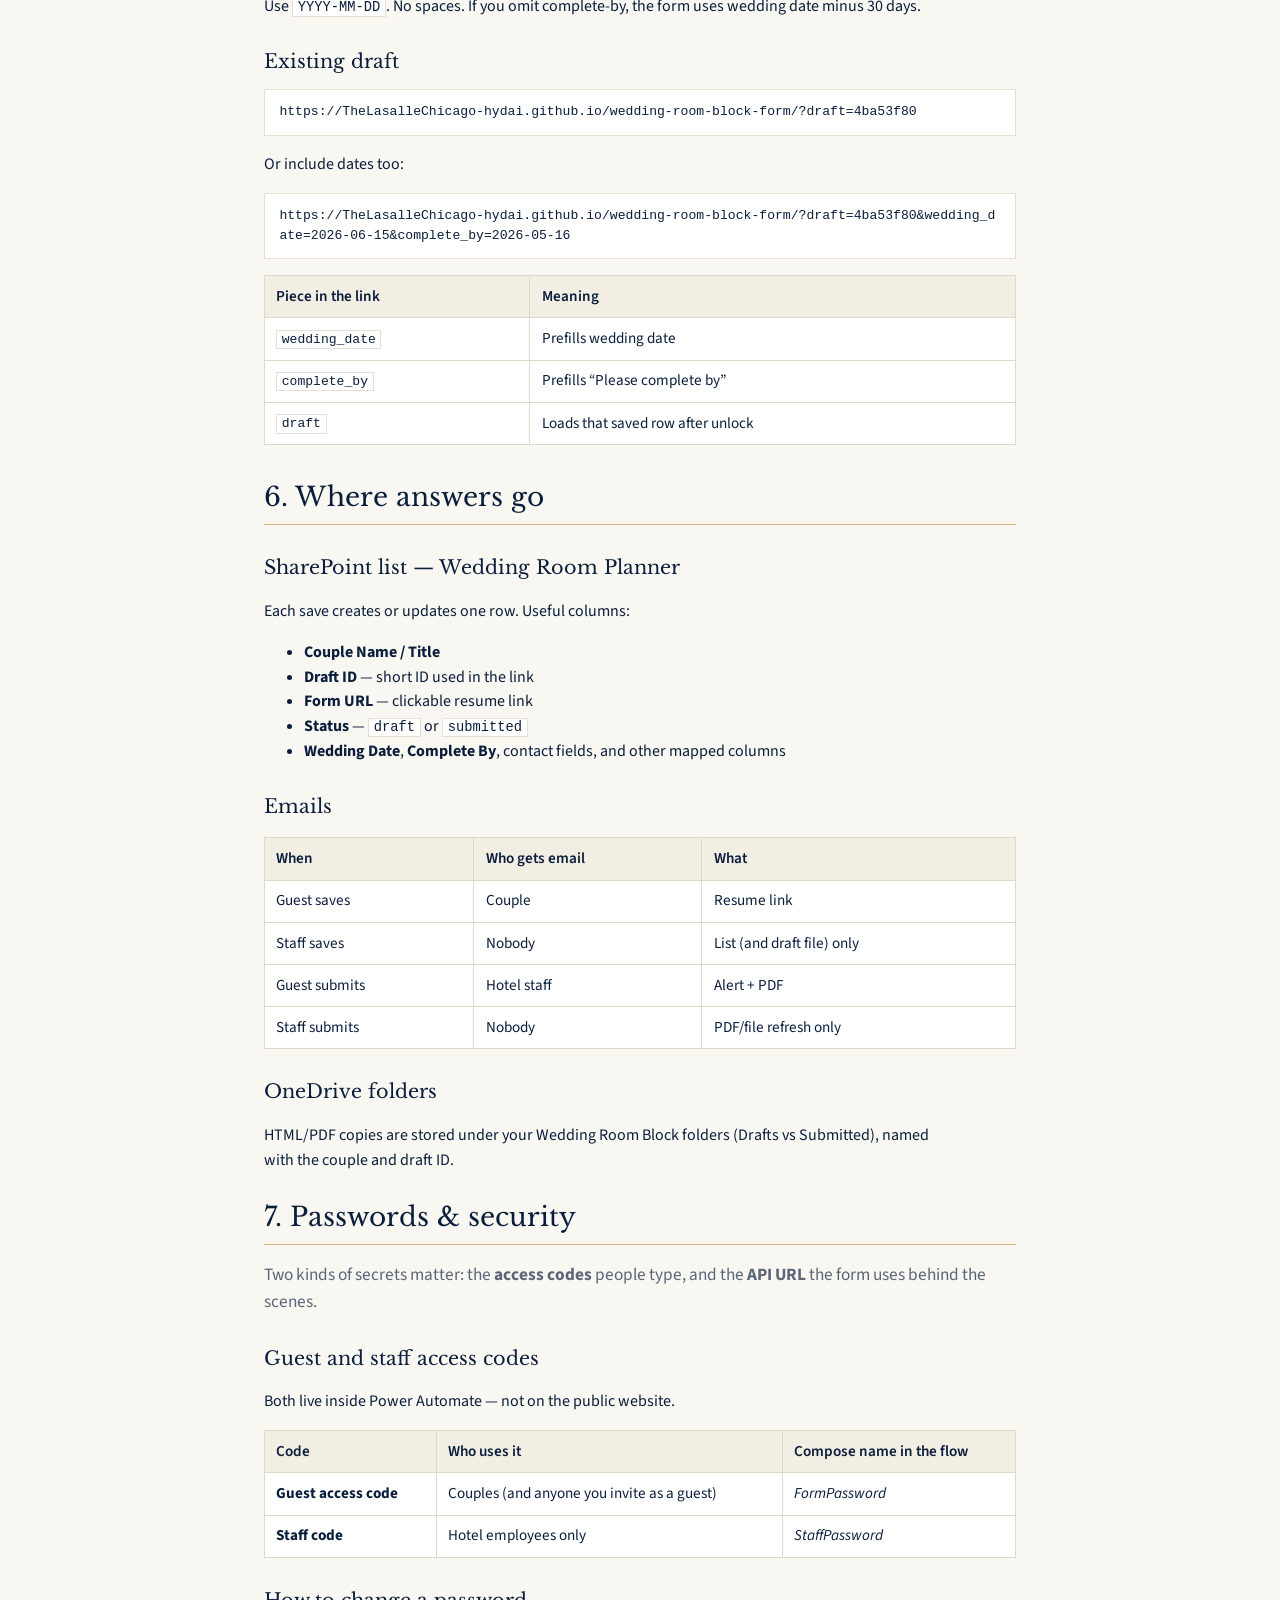
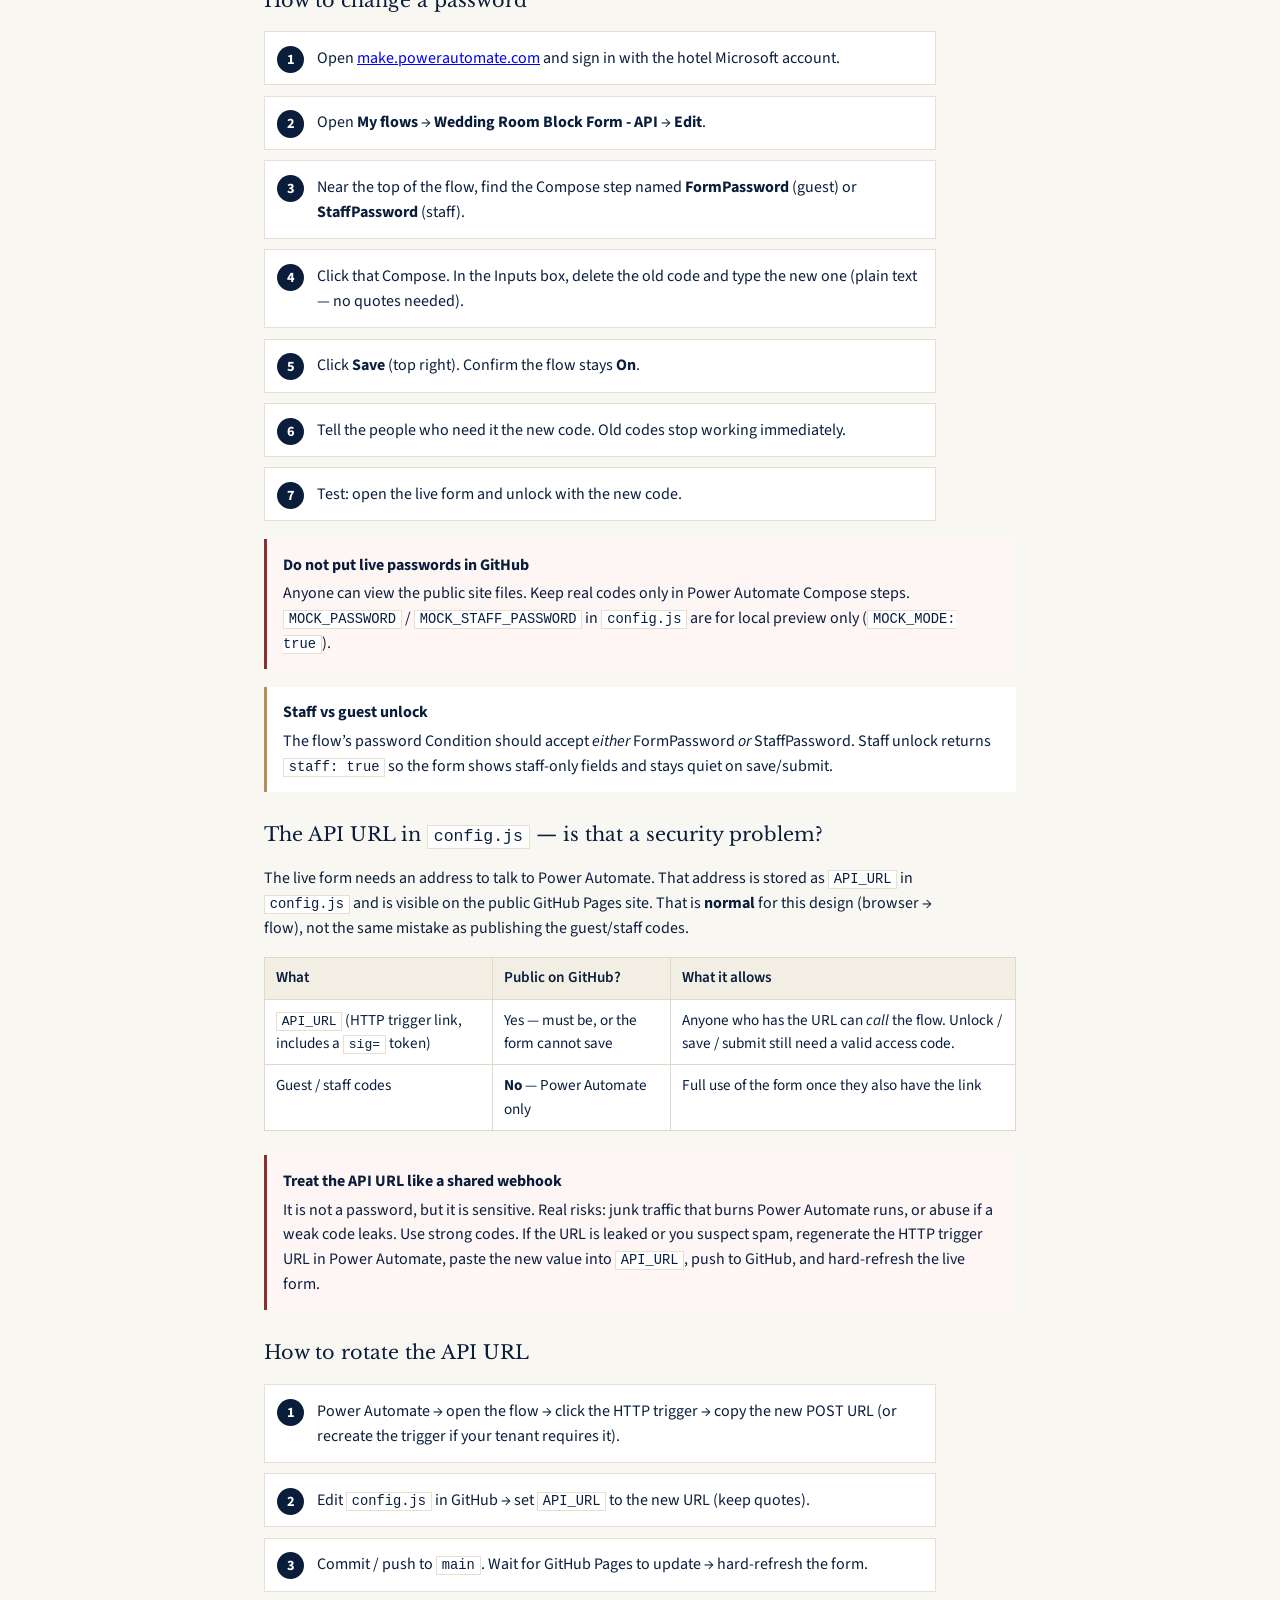
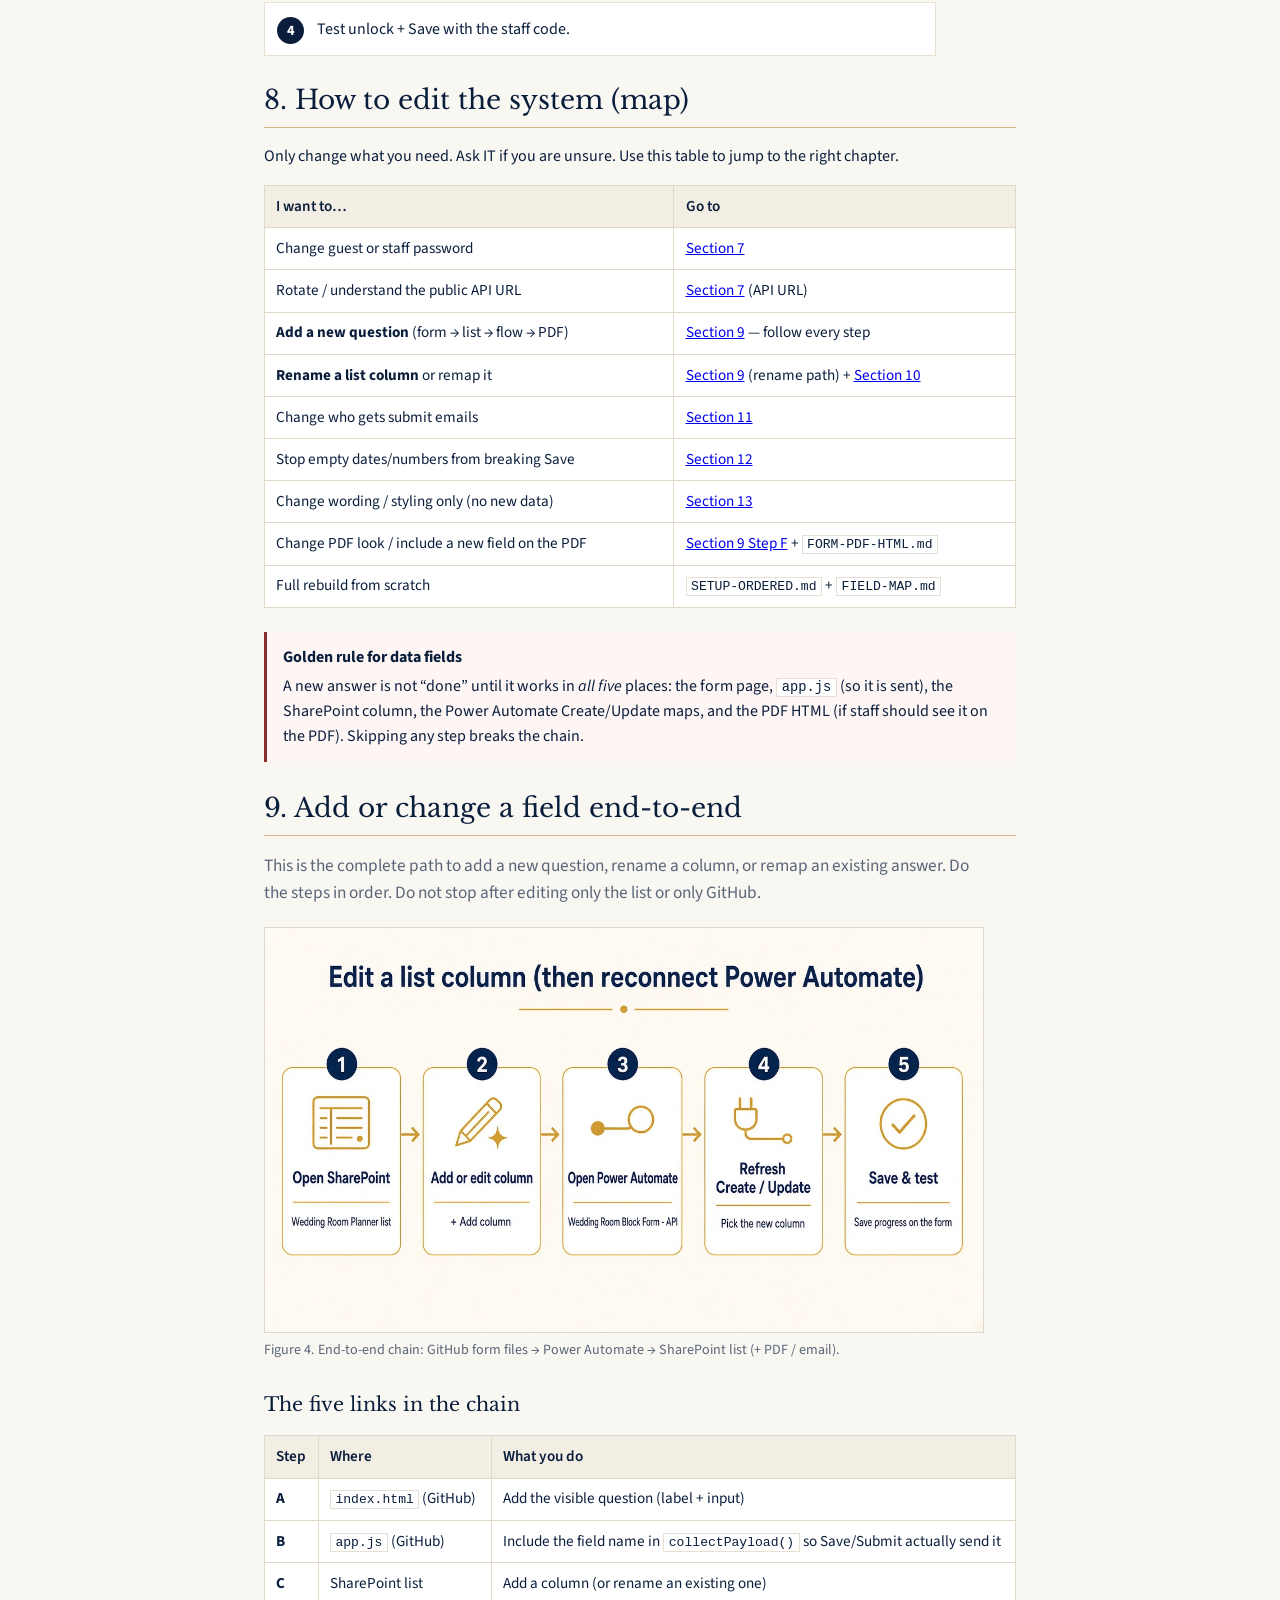
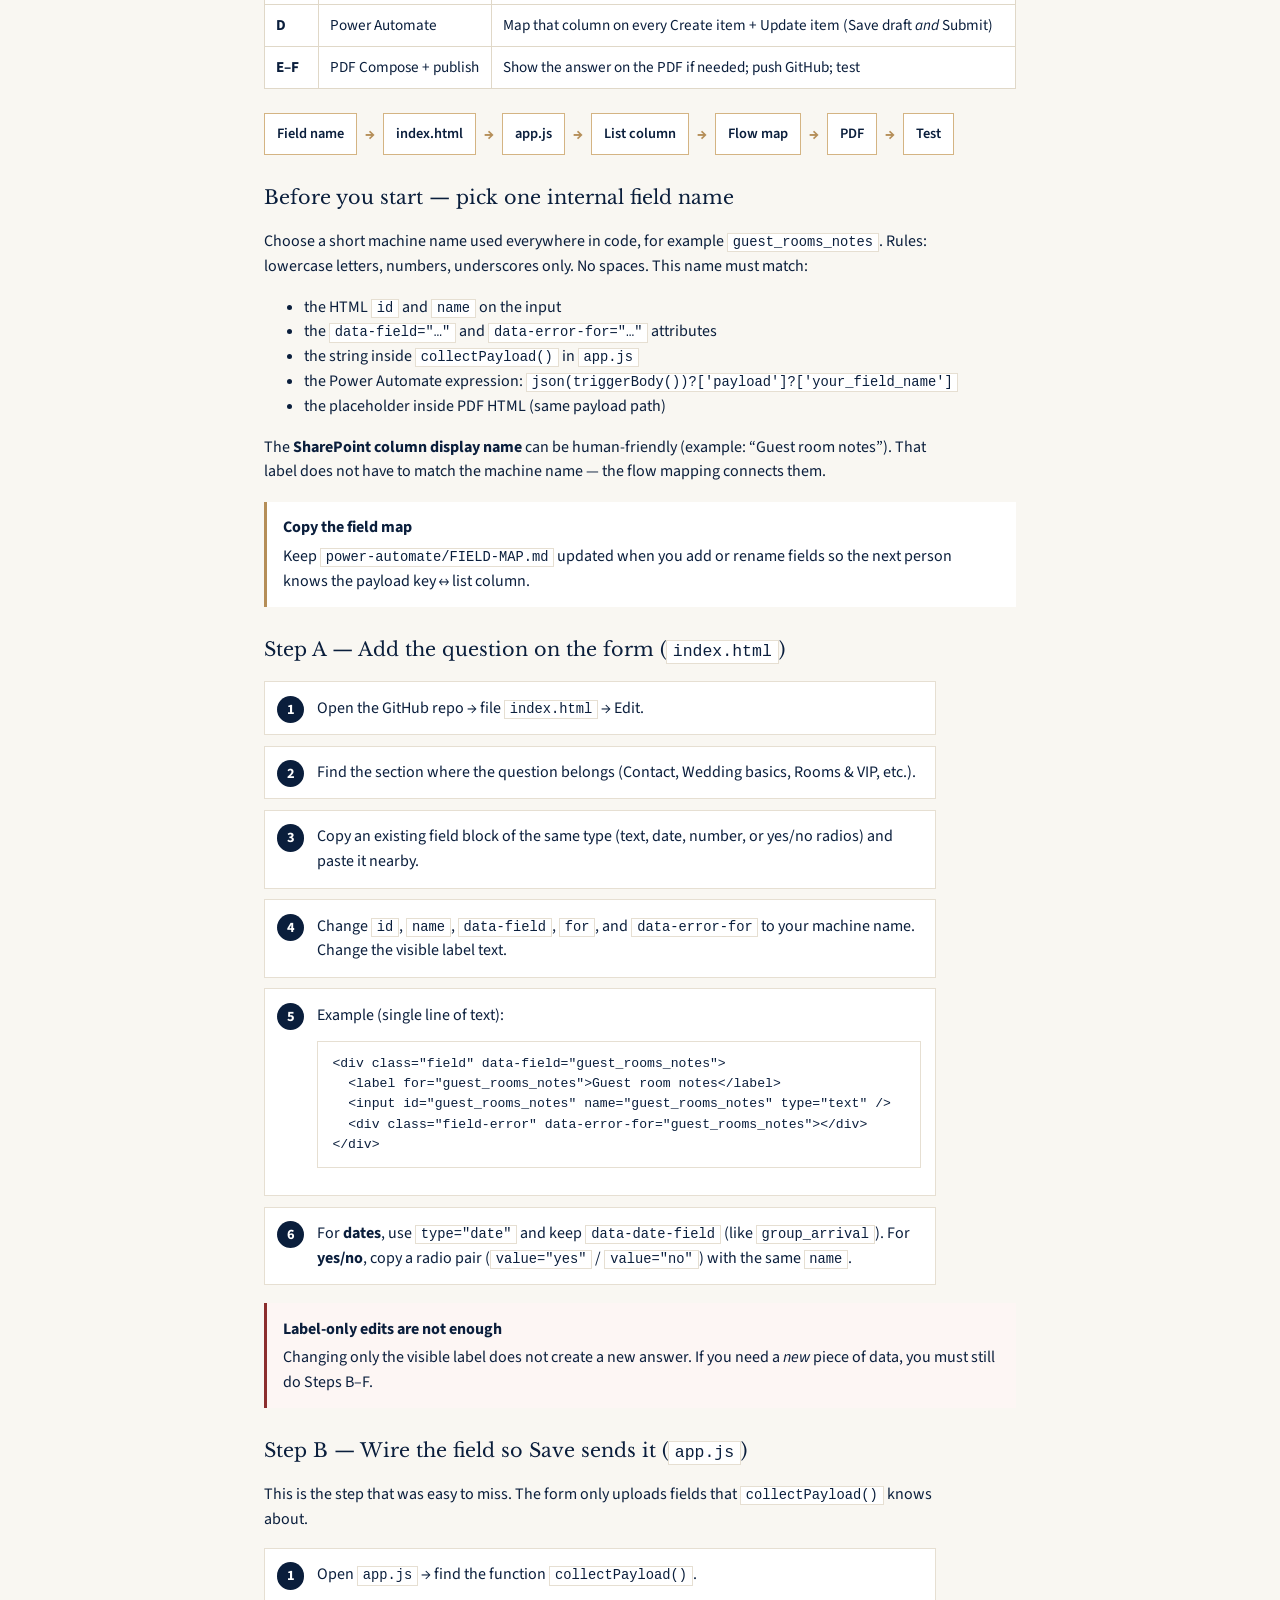
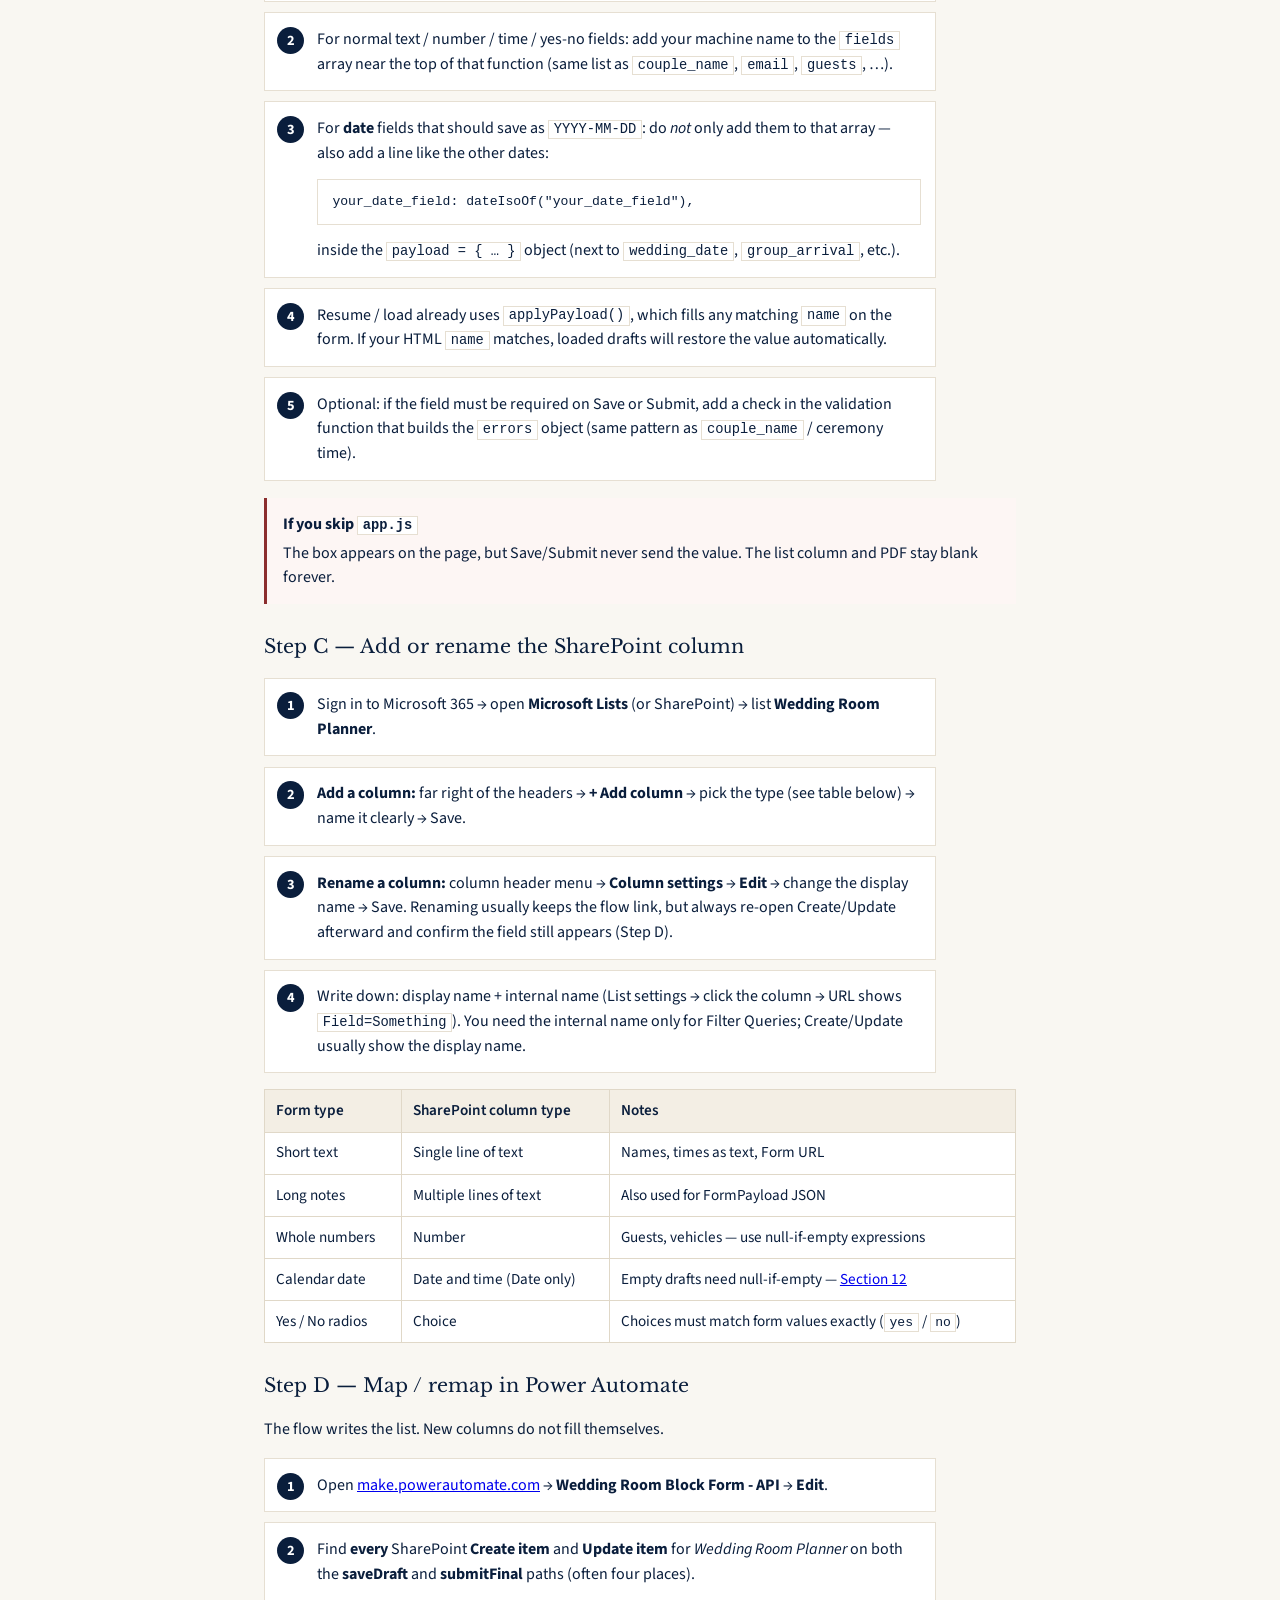
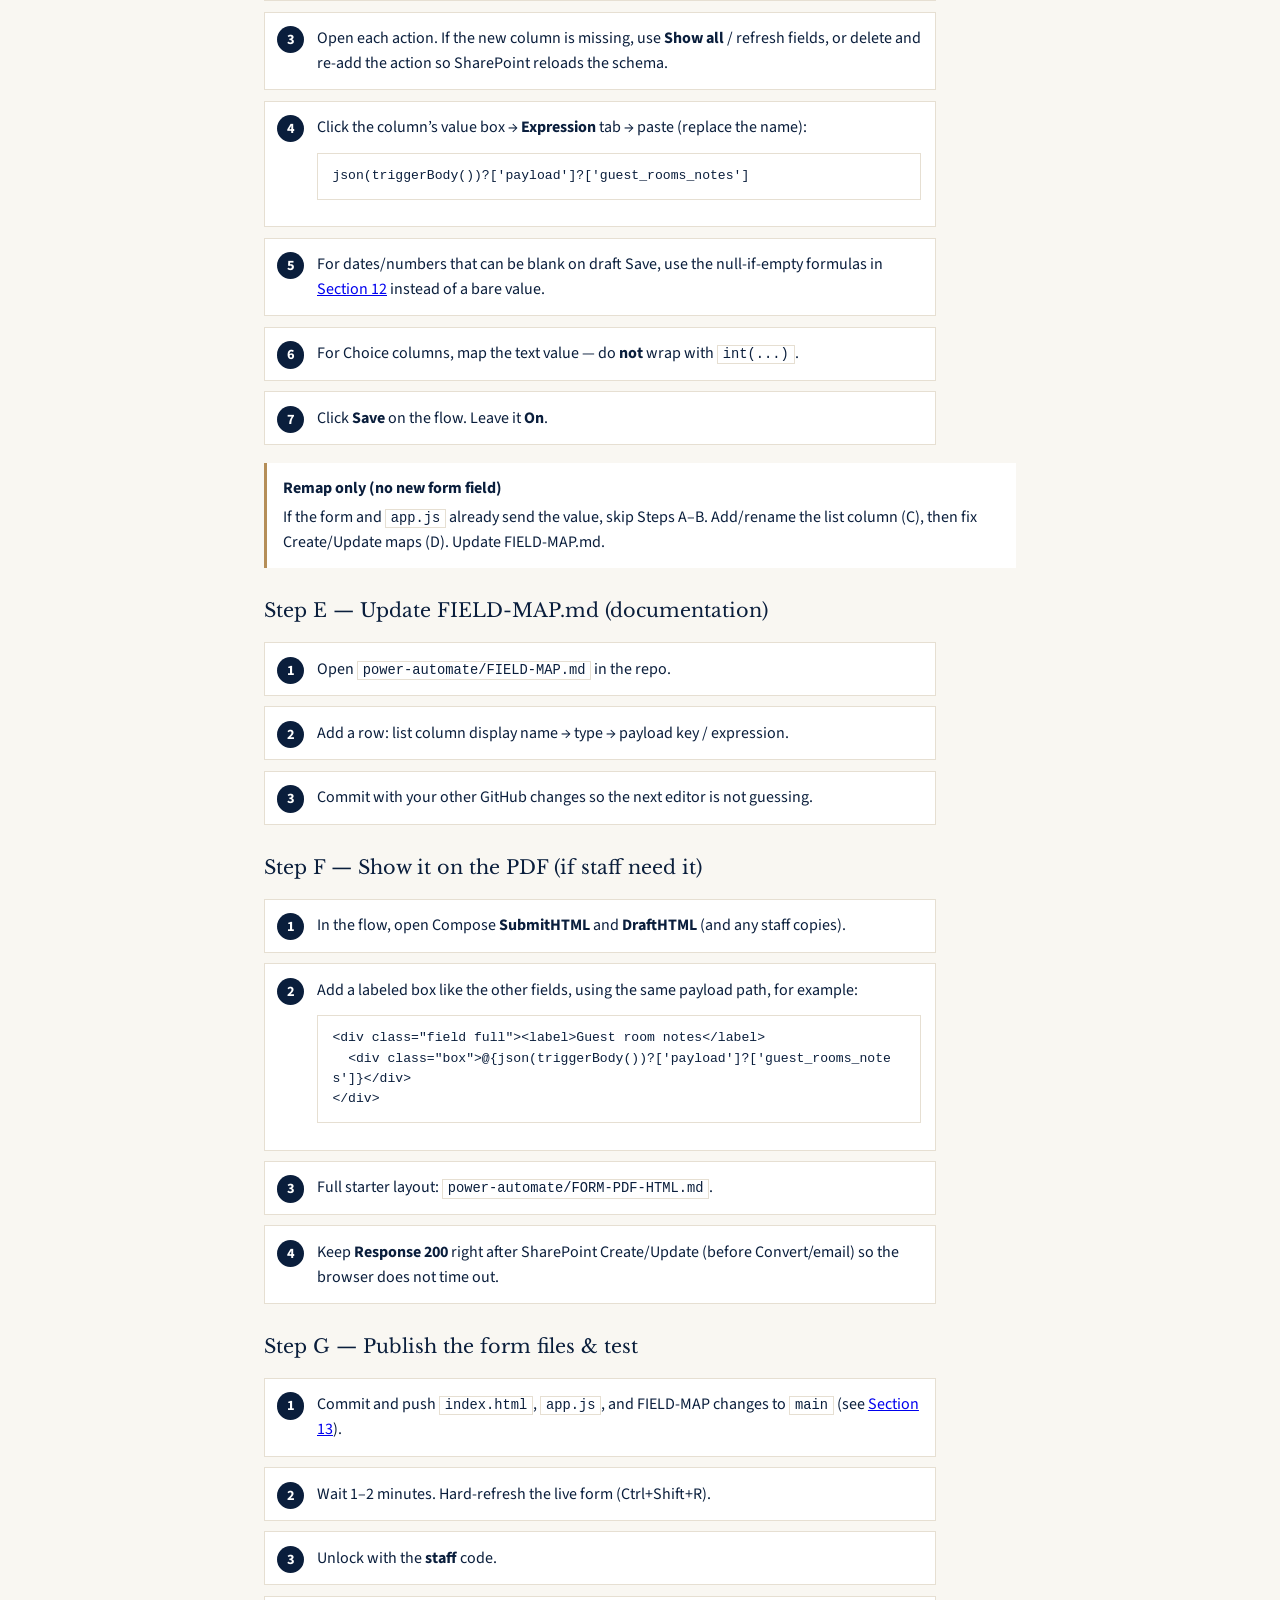
==== commit 50b7d706: "Document end-to-end field edits and API URL security in the user manual." ====
--- a/USER-MANUAL.html
+++ b/USER-MANUAL.html
@@ -258,6 +258,45 @@
       a { color: inherit; text-decoration: none; border: none; }
       .cover { min-height: auto; height: 100vh; }
       .figure img { max-width: 100%; }
+
+      /* Section 2 only: scale up so the page is readable and filled */
+      #big-picture {
+        min-height: 9in;
+        display: flex;
+        flex-direction: column;
+        justify-content: space-evenly;
+      }
+      #big-picture h2 { font-size: 18pt; margin-bottom: 0.35rem; }
+      #big-picture > p { font-size: 12pt; margin: 0; }
+      #big-picture .figure {
+        margin: 0;
+      }
+      #big-picture .figure img {
+        width: 100%;
+        max-width: 6.5in;
+      }
+      #big-picture .figure figcaption {
+        font-size: 11pt;
+        margin-top: 0.4rem;
+      }
+      #big-picture table.simple {
+        font-size: 11.5pt;
+        margin: 0;
+      }
+      #big-picture table.simple th,
+      #big-picture table.simple td {
+        padding: 0.55rem 0.7rem;
+      }
+      #big-picture h3 { font-size: 14pt; margin: 0 0 0.4rem; }
+      #big-picture .flow {
+        margin: 0;
+        gap: 0.45rem;
+      }
+      #big-picture .flow .box {
+        font-size: 11pt;
+        padding: 0.55rem 0.75rem;
+      }
+      #big-picture .flow .arrow { font-size: 14pt; }
     }
 
     @page {
@@ -282,8 +321,8 @@
       <div class="badge">Staff &amp; coordinator guide</div>
       <h1>Wedding Guest Room Block Form</h1>
       <p class="subtitle">
-        A simple guide to what this system does, how couples and staff use it,
-        and how to change basic settings.
+        A complete guide to what this system does, how couples and staff use it,
+        and how to edit it end-to-end (form files, SharePoint list, Power Automate, and PDF).
       </p>
       <p class="meta">
         Live form:<br />
@@ -302,11 +341,13 @@
         <li><a href="#for-staff">How staff use the form</a></li>
         <li><a href="#links">Links you will send</a></li>
         <li><a href="#list-email">Where answers go (list &amp; email)</a></li>
-        <li><a href="#passwords">Passwords — what they are &amp; how to change them</a></li>
-        <li><a href="#edit">How to edit the system</a></li>
-        <li><a href="#list-pa">Edit a SharePoint column &amp; reconnect Power Automate</a></li>
+        <li><a href="#passwords">Passwords &amp; security (codes + API URL)</a></li>
+        <li><a href="#edit">How to edit the system (map)</a></li>
+        <li><a href="#add-field">Add or change a field end-to-end</a></li>
+        <li><a href="#list-pa">SharePoint column details &amp; reconnect Power Automate</a></li>
         <li><a href="#emails">Change emails &amp; add notification recipients</a></li>
         <li><a href="#expressions">Safe expressions (dates, numbers, empty values)</a></li>
+        <li><a href="#github">Edit &amp; publish GitHub files</a></li>
         <li><a href="#troubleshoot">If something goes wrong (Power Automate)</a></li>
         <li><a href="#quick-ref">Quick reference</a></li>
         <li><a href="#license">License &amp; disclaimer</a></li>
@@ -555,8 +596,11 @@
 
     <!-- 7 -->
     <section class="chapter" id="passwords">
-      <h2>7. Passwords — what they are &amp; how to change them</h2>
-      <p class="lead">There are two codes. Both live inside Power Automate — not on the public website.</p>
+      <h2>7. Passwords &amp; security</h2>
+      <p class="lead">Two kinds of secrets matter: the <strong>access codes</strong> people type, and the <strong>API URL</strong> the form uses behind the scenes.</p>
+
+      <h3>Guest and staff access codes</h3>
+      <p>Both live inside Power Automate — not on the public website.</p>
 
       <table class="simple">
         <thead>
@@ -589,19 +633,56 @@
 
       <div class="callout warn">
         <strong>Do not put live passwords in GitHub</strong>
-        Anyone can view the public site files. Keep real codes only in Power Automate Compose steps.
+        Anyone can view the public site files. Keep real codes only in Power Automate Compose steps. <code>MOCK_PASSWORD</code> / <code>MOCK_STAFF_PASSWORD</code> in <code>config.js</code> are for local preview only (<code>MOCK_MODE: true</code>).
       </div>
 
       <div class="callout">
         <strong>Staff vs guest unlock</strong>
         The flow’s password Condition should accept <em>either</em> FormPassword <em>or</em> StaffPassword. Staff unlock returns <code>staff: true</code> so the form shows staff-only fields and stays quiet on save/submit.
       </div>
+
+      <h3>The API URL in <code>config.js</code> — is that a security problem?</h3>
+      <p>
+        The live form needs an address to talk to Power Automate. That address is stored as <code>API_URL</code> in
+        <span class="mono">config.js</span> and is visible on the public GitHub Pages site. That is <strong>normal</strong> for this design (browser → flow), not the same mistake as publishing the guest/staff codes.
+      </p>
+
+      <table class="simple">
+        <thead>
+          <tr><th>What</th><th>Public on GitHub?</th><th>What it allows</th></tr>
+        </thead>
+        <tbody>
+          <tr>
+            <td><code>API_URL</code> (HTTP trigger link, includes a <code>sig=</code> token)</td>
+            <td>Yes — must be, or the form cannot save</td>
+            <td>Anyone who has the URL can <em>call</em> the flow. Unlock / save / submit still need a valid access code.</td>
+          </tr>
+          <tr>
+            <td>Guest / staff codes</td>
+            <td><strong>No</strong> — Power Automate only</td>
+            <td>Full use of the form once they also have the link</td>
+          </tr>
+        </tbody>
+      </table>
+
+      <div class="callout warn">
+        <strong>Treat the API URL like a shared webhook</strong>
+        It is not a password, but it is sensitive. Real risks: junk traffic that burns Power Automate runs, or abuse if a weak code leaks. Use strong codes. If the URL is leaked or you suspect spam, regenerate the HTTP trigger URL in Power Automate, paste the new value into <code>API_URL</code>, push to GitHub, and hard-refresh the live form.
+      </div>
+
+      <h3>How to rotate the API URL</h3>
+      <ol class="steps">
+        <li>Power Automate → open the flow → click the HTTP trigger → copy the new POST URL (or recreate the trigger if your tenant requires it).</li>
+        <li>Edit <code>config.js</code> in GitHub → set <code>API_URL</code> to the new URL (keep quotes).</li>
+        <li>Commit / push to <code>main</code>. Wait for GitHub Pages to update → hard-refresh the form.</li>
+        <li>Test unlock + Save with the staff code.</li>
+      </ol>
     </section>
 
     <!-- 8 -->
     <section class="chapter" id="edit">
-      <h2>8. How to edit the system</h2>
-      <p>Only change what you need. Ask IT if you are unsure. Use this as a map to the detailed chapters.</p>
+      <h2>8. How to edit the system (map)</h2>
+      <p>Only change what you need. Ask IT if you are unsure. Use this table to jump to the right chapter.</p>
 
       <table class="simple">
         <thead>
@@ -613,48 +694,266 @@
             <td><a href="#passwords">Section 7</a></td>
           </tr>
           <tr>
-            <td>Change who gets submit emails / add more people</td>
-            <td><a href="#emails">Section 10</a></td>
-          </tr>
-          <tr>
-            <td>Add or fix a SharePoint list column</td>
-            <td><a href="#list-pa">Section 9</a></td>
+            <td>Rotate / understand the public API URL</td>
+            <td><a href="#passwords">Section 7</a> (API URL)</td>
+          </tr>
+          <tr>
+            <td><strong>Add a new question</strong> (form → list → flow → PDF)</td>
+            <td><a href="#add-field">Section 9</a> — follow every step</td>
+          </tr>
+          <tr>
+            <td><strong>Rename a list column</strong> or remap it</td>
+            <td><a href="#add-field">Section 9</a> (rename path) + <a href="#list-pa">Section 10</a></td>
+          </tr>
+          <tr>
+            <td>Change who gets submit emails</td>
+            <td><a href="#emails">Section 11</a></td>
           </tr>
           <tr>
             <td>Stop empty dates/numbers from breaking Save</td>
-            <td><a href="#expressions">Section 11</a></td>
-          </tr>
-          <tr>
-            <td>Change form wording / look</td>
-            <td>Below (A)</td>
-          </tr>
-          <tr>
-            <td>Change PDF look</td>
-            <td>Below (B)</td>
+            <td><a href="#expressions">Section 12</a></td>
+          </tr>
+          <tr>
+            <td>Change wording / styling only (no new data)</td>
+            <td><a href="#github">Section 13</a></td>
+          </tr>
+          <tr>
+            <td>Change PDF look / include a new field on the PDF</td>
+            <td><a href="#add-field">Section 9 Step F</a> + <span class="mono">FORM-PDF-HTML.md</span></td>
+          </tr>
+          <tr>
+            <td>Full rebuild from scratch</td>
+            <td><span class="mono">SETUP-ORDERED.md</span> + <span class="mono">FIELD-MAP.md</span></td>
           </tr>
         </tbody>
       </table>
 
-      <h3>A. Change wording or look of the form</h3>
-      <ol class="steps">
-        <li>Edit files in the GitHub project (<code>index.html</code>, <code>styles.css</code>, <code>config.js</code>).</li>
-        <li>Push to the <code>main</code> branch.</li>
-        <li>Wait a minute, then hard-refresh the live page (Ctrl+Shift+R).</li>
-      </ol>
-      <p>In <code>config.js</code> you can change the title and the “Please complete by …” sentence. Leave <code>MOCK_MODE</code> as <code>false</code> for production.</p>
-
-      <h3>B. Change the PDF look</h3>
-      <p>Edit the HTML inside Compose actions <em>SubmitHTML</em> / <em>DraftHTML</em> (and staff copies). A starter template is in:</p>
-      <p><span class="mono">power-automate/FORM-PDF-HTML.md</span></p>
-      <p>Put the <strong>Response 200</strong> step right after Create/Update, before PDF convert/email, so the form does not time out.</p>
-
-      <h3>C. Full technical setup (first-time / rebuild)</h3>
-      <p>Follow <span class="mono">SETUP-ORDERED.md</span> in order. Do not skip phases. Field list: <span class="mono">power-automate/FIELD-MAP.md</span></p>
+      <div class="callout warn">
+        <strong>Golden rule for data fields</strong>
+        A new answer is not “done” until it works in <em>all five</em> places: the form page, <code>app.js</code> (so it is sent), the SharePoint column, the Power Automate Create/Update maps, and the PDF HTML (if staff should see it on the PDF). Skipping any step breaks the chain.
+      </div>
     </section>
 
-    <!-- 9 -->
+    <!-- 9 NEW: end-to-end field -->
+    <section class="chapter" id="add-field">
+      <h2>9. Add or change a field end-to-end</h2>
+      <p class="lead">
+        This is the complete path to add a new question, rename a column, or remap an existing answer.
+        Do the steps in order. Do not stop after editing only the list or only GitHub.
+      </p>
+
+      <figure class="figure">
+        <img src="assets/manual/manual-list-pa-flow.jpg" alt="Form and GitHub files connect through Power Automate into the SharePoint list and PDF" />
+        <figcaption>Figure 4. End-to-end chain: GitHub form files → Power Automate → SharePoint list (+ PDF / email).</figcaption>
+      </figure>
+
+      <h3>The five links in the chain</h3>
+      <table class="simple">
+        <thead>
+          <tr><th>Step</th><th>Where</th><th>What you do</th></tr>
+        </thead>
+        <tbody>
+          <tr>
+            <td><strong>A</strong></td>
+            <td><code>index.html</code> (GitHub)</td>
+            <td>Add the visible question (label + input)</td>
+          </tr>
+          <tr>
+            <td><strong>B</strong></td>
+            <td><code>app.js</code> (GitHub)</td>
+            <td>Include the field name in <code>collectPayload()</code> so Save/Submit actually send it</td>
+          </tr>
+          <tr>
+            <td><strong>C</strong></td>
+            <td>SharePoint list</td>
+            <td>Add a column (or rename an existing one)</td>
+          </tr>
+          <tr>
+            <td><strong>D</strong></td>
+            <td>Power Automate</td>
+            <td>Map that column on every Create item + Update item (Save draft <em>and</em> Submit)</td>
+          </tr>
+          <tr>
+            <td><strong>E–F</strong></td>
+            <td>PDF Compose + publish</td>
+            <td>Show the answer on the PDF if needed; push GitHub; test</td>
+          </tr>
+        </tbody>
+      </table>
+
+      <div class="flow">
+        <span class="box">Field name</span><span class="arrow">→</span>
+        <span class="box">index.html</span><span class="arrow">→</span>
+        <span class="box">app.js</span><span class="arrow">→</span>
+        <span class="box">List column</span><span class="arrow">→</span>
+        <span class="box">Flow map</span><span class="arrow">→</span>
+        <span class="box">PDF</span><span class="arrow">→</span>
+        <span class="box">Test</span>
+      </div>
+
+      <h3>Before you start — pick one internal field name</h3>
+      <p>
+        Choose a short machine name used everywhere in code, for example <code>guest_rooms_notes</code>.
+        Rules: lowercase letters, numbers, underscores only. No spaces. This name must match:
+      </p>
+      <ul>
+        <li>the HTML <code>id</code> and <code>name</code> on the input</li>
+        <li>the <code>data-field="…"</code> and <code>data-error-for="…"</code> attributes</li>
+        <li>the string inside <code>collectPayload()</code> in <code>app.js</code></li>
+        <li>the Power Automate expression: <span class="mono">json(triggerBody())?['payload']?['your_field_name']</span></li>
+        <li>the placeholder inside PDF HTML (same payload path)</li>
+      </ul>
+      <p>The <strong>SharePoint column display name</strong> can be human-friendly (example: “Guest room notes”). That label does not have to match the machine name — the flow mapping connects them.</p>
+
+      <div class="callout">
+        <strong>Copy the field map</strong>
+        Keep <span class="mono">power-automate/FIELD-MAP.md</span> updated when you add or rename fields so the next person knows the payload key ↔ list column.
+      </div>
+
+      <!-- A -->
+      <h3>Step A — Add the question on the form (<code>index.html</code>)</h3>
+      <ol class="steps">
+        <li>Open the GitHub repo → file <code>index.html</code> → Edit.</li>
+        <li>Find the section where the question belongs (Contact, Wedding basics, Rooms &amp; VIP, etc.).</li>
+        <li>Copy an existing field block of the same type (text, date, number, or yes/no radios) and paste it nearby.</li>
+        <li>Change <code>id</code>, <code>name</code>, <code>data-field</code>, <code>for</code>, and <code>data-error-for</code> to your machine name. Change the visible label text.</li>
+        <li>Example (single line of text):
+          <pre class="url">&lt;div class="field" data-field="guest_rooms_notes"&gt;
+  &lt;label for="guest_rooms_notes"&gt;Guest room notes&lt;/label&gt;
+  &lt;input id="guest_rooms_notes" name="guest_rooms_notes" type="text" /&gt;
+  &lt;div class="field-error" data-error-for="guest_rooms_notes"&gt;&lt;/div&gt;
+&lt;/div&gt;</pre>
+        </li>
+        <li>For <strong>dates</strong>, use <code>type="date"</code> and keep <code>data-date-field</code> (like <code>group_arrival</code>). For <strong>yes/no</strong>, copy a radio pair (<code>value="yes"</code> / <code>value="no"</code>) with the same <code>name</code>.</li>
+      </ol>
+
+      <div class="callout warn">
+        <strong>Label-only edits are not enough</strong>
+        Changing only the visible label does not create a new answer. If you need a <em>new</em> piece of data, you must still do Steps B–F.
+      </div>
+
+      <!-- B -->
+      <h3>Step B — Wire the field so Save sends it (<code>app.js</code>)</h3>
+      <p>This is the step that was easy to miss. The form only uploads fields that <code>collectPayload()</code> knows about.</p>
+      <ol class="steps">
+        <li>Open <code>app.js</code> → find the function <code>collectPayload()</code>.</li>
+        <li>For normal text / number / time / yes-no fields: add your machine name to the <code>fields</code> array near the top of that function (same list as <code>couple_name</code>, <code>email</code>, <code>guests</code>, …).</li>
+        <li>For <strong>date</strong> fields that should save as <code>YYYY-MM-DD</code>: do <em>not</em> only add them to that array — also add a line like the other dates:
+          <pre class="url">your_date_field: dateIsoOf("your_date_field"),</pre>
+          inside the <code>payload = { … }</code> object (next to <code>wedding_date</code>, <code>group_arrival</code>, etc.).
+        </li>
+        <li>Resume / load already uses <code>applyPayload()</code>, which fills any matching <code>name</code> on the form. If your HTML <code>name</code> matches, loaded drafts will restore the value automatically.</li>
+        <li>Optional: if the field must be required on Save or Submit, add a check in the validation function that builds the <code>errors</code> object (same pattern as <code>couple_name</code> / ceremony time).</li>
+      </ol>
+
+      <div class="callout warn">
+        <strong>If you skip <code>app.js</code></strong>
+        The box appears on the page, but Save/Submit never send the value. The list column and PDF stay blank forever.
+      </div>
+
+      <!-- C -->
+      <h3>Step C — Add or rename the SharePoint column</h3>
+      <ol class="steps">
+        <li>Sign in to Microsoft 365 → open <strong>Microsoft Lists</strong> (or SharePoint) → list <strong>Wedding Room Planner</strong>.</li>
+        <li><strong>Add a column:</strong> far right of the headers → <strong>+ Add column</strong> → pick the type (see table below) → name it clearly → Save.</li>
+        <li><strong>Rename a column:</strong> column header menu → <strong>Column settings</strong> → <strong>Edit</strong> → change the display name → Save. Renaming usually keeps the flow link, but always re-open Create/Update afterward and confirm the field still appears (Step D).</li>
+        <li>Write down: display name + internal name (List settings → click the column → URL shows <code>Field=Something</code>). You need the internal name only for Filter Queries; Create/Update usually show the display name.</li>
+      </ol>
+
+      <table class="simple">
+        <thead>
+          <tr><th>Form type</th><th>SharePoint column type</th><th>Notes</th></tr>
+        </thead>
+        <tbody>
+          <tr><td>Short text</td><td>Single line of text</td><td>Names, times as text, Form URL</td></tr>
+          <tr><td>Long notes</td><td>Multiple lines of text</td><td>Also used for FormPayload JSON</td></tr>
+          <tr><td>Whole numbers</td><td>Number</td><td>Guests, vehicles — use null-if-empty expressions</td></tr>
+          <tr><td>Calendar date</td><td>Date and time (Date only)</td><td>Empty drafts need null-if-empty — <a href="#expressions">Section 12</a></td></tr>
+          <tr><td>Yes / No radios</td><td>Choice</td><td>Choices must match form values exactly (<code>yes</code> / <code>no</code>)</td></tr>
+        </tbody>
+      </table>
+
+      <!-- D -->
+      <h3>Step D — Map / remap in Power Automate</h3>
+      <p>The flow writes the list. New columns do not fill themselves.</p>
+      <ol class="steps">
+        <li>Open <a href="https://make.powerautomate.com" target="_blank" rel="noopener">make.powerautomate.com</a> → <strong>Wedding Room Block Form - API</strong> → <strong>Edit</strong>.</li>
+        <li>Find <strong>every</strong> SharePoint <strong>Create item</strong> and <strong>Update item</strong> for <em>Wedding Room Planner</em> on both the <strong>saveDraft</strong> and <strong>submitFinal</strong> paths (often four places).</li>
+        <li>Open each action. If the new column is missing, use <strong>Show all</strong> / refresh fields, or delete and re-add the action so SharePoint reloads the schema.</li>
+        <li>Click the column’s value box → <strong>Expression</strong> tab → paste (replace the name):
+          <pre class="url">json(triggerBody())?['payload']?['guest_rooms_notes']</pre>
+        </li>
+        <li>For dates/numbers that can be blank on draft Save, use the null-if-empty formulas in <a href="#expressions">Section 12</a> instead of a bare value.</li>
+        <li>For Choice columns, map the text value — do <strong>not</strong> wrap with <code>int(...)</code>.</li>
+        <li>Click <strong>Save</strong> on the flow. Leave it <strong>On</strong>.</li>
+      </ol>
+
+      <div class="callout">
+        <strong>Remap only (no new form field)</strong>
+        If the form and <code>app.js</code> already send the value, skip Steps A–B. Add/rename the list column (C), then fix Create/Update maps (D). Update FIELD-MAP.md.
+      </div>
+
+      <!-- E -->
+      <h3>Step E — Update FIELD-MAP.md (documentation)</h3>
+      <ol class="steps">
+        <li>Open <span class="mono">power-automate/FIELD-MAP.md</span> in the repo.</li>
+        <li>Add a row: list column display name → type → payload key / expression.</li>
+        <li>Commit with your other GitHub changes so the next editor is not guessing.</li>
+      </ol>
+
+      <!-- F -->
+      <h3>Step F — Show it on the PDF (if staff need it)</h3>
+      <ol class="steps">
+        <li>In the flow, open Compose <strong>SubmitHTML</strong> and <strong>DraftHTML</strong> (and any staff copies).</li>
+        <li>Add a labeled box like the other fields, using the same payload path, for example:
+          <pre class="url">&lt;div class="field full"&gt;&lt;label&gt;Guest room notes&lt;/label&gt;
+  &lt;div class="box"&gt;@{json(triggerBody())?['payload']?['guest_rooms_notes']}&lt;/div&gt;
+&lt;/div&gt;</pre>
+        </li>
+        <li>Full starter layout: <span class="mono">power-automate/FORM-PDF-HTML.md</span>.</li>
+        <li>Keep <strong>Response 200</strong> right after SharePoint Create/Update (before Convert/email) so the browser does not time out.</li>
+      </ol>
+
+      <!-- G -->
+      <h3>Step G — Publish the form files &amp; test</h3>
+      <ol class="steps">
+        <li>Commit and push <code>index.html</code>, <code>app.js</code>, and FIELD-MAP changes to <code>main</code> (see <a href="#github">Section 13</a>).</li>
+        <li>Wait 1–2 minutes. Hard-refresh the live form (Ctrl+Shift+R).</li>
+        <li>Unlock with the <strong>staff</strong> code.</li>
+        <li>Fill the new field with a test value → <strong>Save progress</strong>.</li>
+        <li>Open the SharePoint list → that couple’s row → confirm the column shows the value.</li>
+        <li>Optional: <strong>Submit final</strong> (staff path) and open the PDF — confirm the new line appears.</li>
+        <li>If Save fails or the cell is blank: Power Automate → <strong>Run history</strong> → open the run → expand Create/Update and read the error. Common causes: column not mapped, wrong payload key, Choice mismatch, empty date sent as <code>""</code> instead of null.</li>
+      </ol>
+
+      <h3>Rename-only checklist (list label change)</h3>
+      <ol class="steps">
+        <li>SharePoint → Column settings → Edit → new display name → Save.</li>
+        <li>Power Automate → open each Create/Update → confirm the column still shows and stays mapped.</li>
+        <li>Update FIELD-MAP.md display name.</li>
+        <li>If the <em>form</em> label should change too, edit the <code>&lt;label&gt;</code> text in <code>index.html</code> (and PDF label) — machine name in <code>app.js</code> can stay the same.</li>
+        <li>Test Save.</li>
+      </ol>
+
+      <h3>Stop collecting a field</h3>
+      <ol class="steps">
+        <li>Remove or hide the input in <code>index.html</code>.</li>
+        <li>Remove the name from <code>collectPayload()</code> in <code>app.js</code>.</li>
+        <li>In Power Automate, clear the Create/Update mapping (do not leave a broken expression).</li>
+        <li>Remove the line from PDF HTML if present.</li>
+        <li>In the list, prefer <strong>hiding</strong> the column from the view first — only delete later when you are sure old rows are not needed.</li>
+        <li>Push GitHub + test.</li>
+      </ol>
+
+      <div class="callout ok">
+        <strong>Mini flow to remember</strong>
+        Pick machine name → <code>index.html</code> → <code>app.js</code> → list column → map Create+Update (save &amp; submit) → PDF → push → test Save.
+      </div>
+    </section>
+
+    <!-- 10 (was 9) -->
     <section class="chapter" id="list-pa">
-      <h2>9. Edit a SharePoint column &amp; reconnect Power Automate</h2>
+      <h2>10. SharePoint column details &amp; reconnect Power Automate</h2>
       <p class="lead">
         The list stores answers. Power Automate is the bridge that writes into that list.
         If you change a column in the list, you must also tell the flow about it — or Save will fail or leave the cell blank.
@@ -662,8 +961,13 @@
 
       <figure class="figure">
         <img src="assets/manual/manual-list-pa-flow.jpg" alt="Five steps: Open SharePoint, add or edit column, open Power Automate, refresh Create/Update, save and test" />
-        <figcaption>Figure 4. Always: List first → then Power Automate → then test the form.</figcaption>
+        <figcaption>Figure 5. Detail view: List first → then Power Automate → then test. For a brand-new question, also do Section 9 Steps A–B (form + app.js) first.</figcaption>
       </figure>
+
+      <div class="callout">
+        <strong>Use with Section 9</strong>
+        This chapter is the deeper SharePoint / flow walkthrough. If you are adding a <em>new</em> question, complete <a href="#add-field">Section 9</a> (including <code>index.html</code> and <code>app.js</code>) — this section alone is not enough.
+      </div>
 
       <h3>Why two places?</h3>
       <table class="simple">
@@ -746,12 +1050,12 @@
 
       <div class="callout">
         <strong>Dates &amp; numbers that can be blank</strong>
-        Copy-paste formulas that send <em>null</em> when empty: <a href="#expressions">Section 11</a>.
+        Copy-paste formulas that send <em>null</em> when empty: <a href="#expressions">Section 12</a>.
       </div>
 
       <div class="callout warn">
         <strong>Choice columns</strong>
-        Do <em>not</em> wrap yes/no choice values with <code>int(...)</code>. Choices are text (for example <code>yes</code> / <code>no</code>). Details in <a href="#expressions">Section 11</a>.
+        Do <em>not</em> wrap yes/no choice values with <code>int(...)</code>. Choices are text (for example <code>yes</code> / <code>no</code>). Details in <a href="#expressions">Section 12</a>.
       </div>
 
       <h3>Step E — Test</h3>
@@ -809,7 +1113,7 @@
 
     <!-- 10 -->
     <section class="chapter" id="emails">
-      <h2>10. Change emails &amp; add notification recipients</h2>
+      <h2>11. Change emails &amp; add notification recipients</h2>
       <p class="lead">
         When a couple submits, hotel staff get an Outlook email (usually with the PDF).
         You control who is on that list inside Power Automate — not on the website.
@@ -886,7 +1190,7 @@
 
     <!-- 11 -->
     <section class="chapter" id="expressions">
-      <h2>11. Safe expressions (dates, numbers, empty values)</h2>
+      <h2>12. Safe expressions (dates, numbers, empty values)</h2>
       <p class="lead">
         SharePoint is picky. If a date or number field is empty on the form and Power Automate sends a blank text box (<code>""</code>), Save can fail.
         The fix is a short <strong>expression</strong>: “if empty, send null; otherwise send the value.”
@@ -991,8 +1295,82 @@
     </section>
 
     <!-- 12 -->
+    <!-- 13 -->
+    <section class="chapter" id="github">
+      <h2>13. Edit &amp; publish GitHub files</h2>
+      <p class="lead">The live form is a static website on GitHub Pages. Changing files on your computer does nothing until they are on the <code>main</code> branch.</p>
+
+      <h3>Files you will touch</h3>
+      <table class="simple">
+        <thead>
+          <tr><th>File</th><th>Change this when…</th></tr>
+        </thead>
+        <tbody>
+          <tr>
+            <td><code>index.html</code></td>
+            <td>Add/remove questions, change labels, section order</td>
+          </tr>
+          <tr>
+            <td><code>app.js</code></td>
+            <td>New field must be saved/loaded; validation rules; Save/Submit behavior</td>
+          </tr>
+          <tr>
+            <td><code>styles.css</code></td>
+            <td>Colors, spacing, print/layout of the form page</td>
+          </tr>
+          <tr>
+            <td><code>config.js</code></td>
+            <td>Title, intro sentence, <code>API_URL</code>, mock mode (keep <code>MOCK_MODE: false</code> live)</td>
+          </tr>
+          <tr>
+            <td><code>assets/logo.png</code></td>
+            <td>Replace the logo image (keep the same filename unless you update HTML)</td>
+          </tr>
+          <tr>
+            <td><code>power-automate/FIELD-MAP.md</code></td>
+            <td>Document payload key ↔ list column after any mapping change</td>
+          </tr>
+          <tr>
+            <td><code>USER-MANUAL.html</code></td>
+            <td>This guide</td>
+          </tr>
+        </tbody>
+      </table>
+
+      <h3>Edit on GitHub.com (no local tools)</h3>
+      <ol class="steps">
+        <li>Open the repo:
+          <pre class="url">https://github.com/TheLasalleChicago-hydai/wedding-room-block-form</pre>
+        </li>
+        <li>Click the file → pencil <strong>Edit</strong>.</li>
+        <li>Make changes → <strong>Commit changes</strong> to <code>main</code> with a short message (example: “Add guest room notes field”).</li>
+        <li>Wait 1–2 minutes for GitHub Pages.</li>
+        <li>Open the live form → hard-refresh (Ctrl+Shift+R) so the browser does not keep an old <code>app.js</code>.</li>
+      </ol>
+
+      <h3>Wording / look only (no new data)</h3>
+      <ol class="steps">
+        <li>Edit <code>index.html</code> labels or <code>styles.css</code> / <code>config.js</code> intro text.</li>
+        <li>Push → hard-refresh.</li>
+        <li>You do <strong>not</strong> need SharePoint or Power Automate changes if no new answers are collected.</li>
+      </ol>
+
+      <div class="callout warn">
+        <strong>New data always needs Section 9</strong>
+        If couples will type something new that must land in the list or PDF, follow <a href="#add-field">Section 9</a> completely — not this chapter alone.
+      </div>
+
+      <h3>Local preview (optional)</h3>
+      <ol class="steps">
+        <li>In <code>config.js</code>, set <code>MOCK_MODE: true</code> temporarily.</li>
+        <li>Unlock with <code>MOCK_PASSWORD</code> (default <code>preview</code>) or staff mock (<code>staff</code>).</li>
+        <li>Saves stay in the browser only — they do not hit SharePoint.</li>
+        <li>Set <code>MOCK_MODE: false</code> again before you push for production.</li>
+      </ol>
+    </section>
+
     <section class="chapter" id="troubleshoot">
-      <h2>12. If something goes wrong (Power Automate)</h2>
+      <h2>14. If something goes wrong (Power Automate)</h2>
       <p class="lead">Start here when Save/Submit fails, the list stays empty, or the form says “upstream server.”</p>
 
       <h3>How to check a run (do this first)</h3>
@@ -1042,22 +1420,32 @@
           <tr>
             <td>Create/Update fails mentioning a date column</td>
             <td>Empty date sent as <code>""</code></td>
-            <td>Paste a null-if-empty date expression (Section 11).</td>
+            <td>Paste a null-if-empty date expression (Section 12).</td>
           </tr>
           <tr>
             <td>Error with <code>int(...)</code> on a yes/no field</td>
             <td>Choice treated as a number</td>
-            <td>Remove <code>int()</code>; map the choice as text (Section 11).</td>
+            <td>Remove <code>int()</code>; map the choice as text (Section 12).</td>
           </tr>
           <tr>
             <td>New list column always blank</td>
-            <td>Column added in SharePoint but not mapped in the flow</td>
-            <td>Follow Section 9 Steps C–E. Refresh Create/Update fields.</td>
+            <td>Missing <code>app.js</code> collectPayload entry, and/or Create/Update not mapped</td>
+            <td>Section 9 end-to-end: confirm the field is in <code>collectPayload()</code>, then map every Create+Update. Refresh connector fields if the column is missing.</td>
+          </tr>
+          <tr>
+            <td>Box on the form, but Save never stores it</td>
+            <td>HTML added without wiring <code>app.js</code></td>
+            <td>Section 9 Step B — add the machine name to <code>collectPayload()</code> (and dateIsoOf for dates). Push + hard-refresh.</td>
+          </tr>
+          <tr>
+            <td>List has the value; PDF does not</td>
+            <td>SubmitHTML / DraftHTML not updated</td>
+            <td>Section 9 Step F — add the payload box to both HTML Composes.</td>
           </tr>
           <tr>
             <td>Wrong people get (or miss) PDF emails</td>
             <td>To / Cc on Submit email is outdated</td>
-            <td>Section 10 — update addresses or use a shared mailbox.</td>
+            <td>Section 11 — update addresses or use a shared mailbox.</td>
           </tr>
           <tr>
             <td>Old password still works / new one does not</td>
@@ -1103,7 +1491,7 @@
 
     <!-- 13 -->
     <section class="chapter" id="quick-ref">
-      <h2>13. Quick reference</h2>
+      <h2>15. Quick reference</h2>
       <table class="simple">
         <thead>
           <tr><th>Need</th><th>Do this</th></tr>
@@ -1134,24 +1522,36 @@
             <td>Section 7 — FormPassword / StaffPassword Compose → Save</td>
           </tr>
           <tr>
+            <td>API URL / webhook concerns</td>
+            <td>Section 7 — rotate URL in flow, update <code>config.js</code>, push</td>
+          </tr>
+          <tr>
+            <td><strong>Add a new question end-to-end</strong></td>
+            <td>Section 9 — <code>index.html</code> → <code>app.js</code> → list column → Create+Update map → PDF → push → test</td>
+          </tr>
+          <tr>
+            <td>Rename a list column</td>
+            <td>Section 9 rename checklist + Section 10 confirm Create/Update</td>
+          </tr>
+          <tr>
             <td>Change / add notification emails</td>
-            <td>Section 10 — Submit email To / Cc, or a shared mailbox</td>
+            <td>Section 11 — Submit email To / Cc, or a shared mailbox</td>
           </tr>
           <tr>
             <td>Empty date/number breaks Save</td>
-            <td>Section 11 — null-if-empty (and int only inside that)</td>
-          </tr>
-          <tr>
-            <td>Change form text</td>
-            <td>Edit GitHub files → push → refresh site</td>
-          </tr>
-          <tr>
-            <td>Add/edit a list column</td>
-            <td>Section 9 — list first, then Create+Update map, then test</td>
+            <td>Section 12 — null-if-empty (and int only inside that)</td>
+          </tr>
+          <tr>
+            <td>Change form text / logo only</td>
+            <td>Section 13 — edit GitHub → push → hard-refresh</td>
+          </tr>
+          <tr>
+            <td>List column blank after Save</td>
+            <td>Check <code>app.js</code> collectPayload + flow Create/Update map (Section 9)</td>
           </tr>
           <tr>
             <td>Save fails / upstream error</td>
-            <td>Section 12 — Run history; often Response 200 placement</td>
+            <td>Section 14 — Run history; often Response 200 placement</td>
           </tr>
         </tbody>
       </table>
@@ -1164,7 +1564,7 @@
 
     <!-- 14 -->
     <section class="chapter" id="license">
-      <h2>14. License &amp; disclaimer</h2>
+      <h2>16. License &amp; disclaimer</h2>
       <p class="lead">This project is open source under the MIT License. It is free — not a paid product.</p>
 
       <ul>
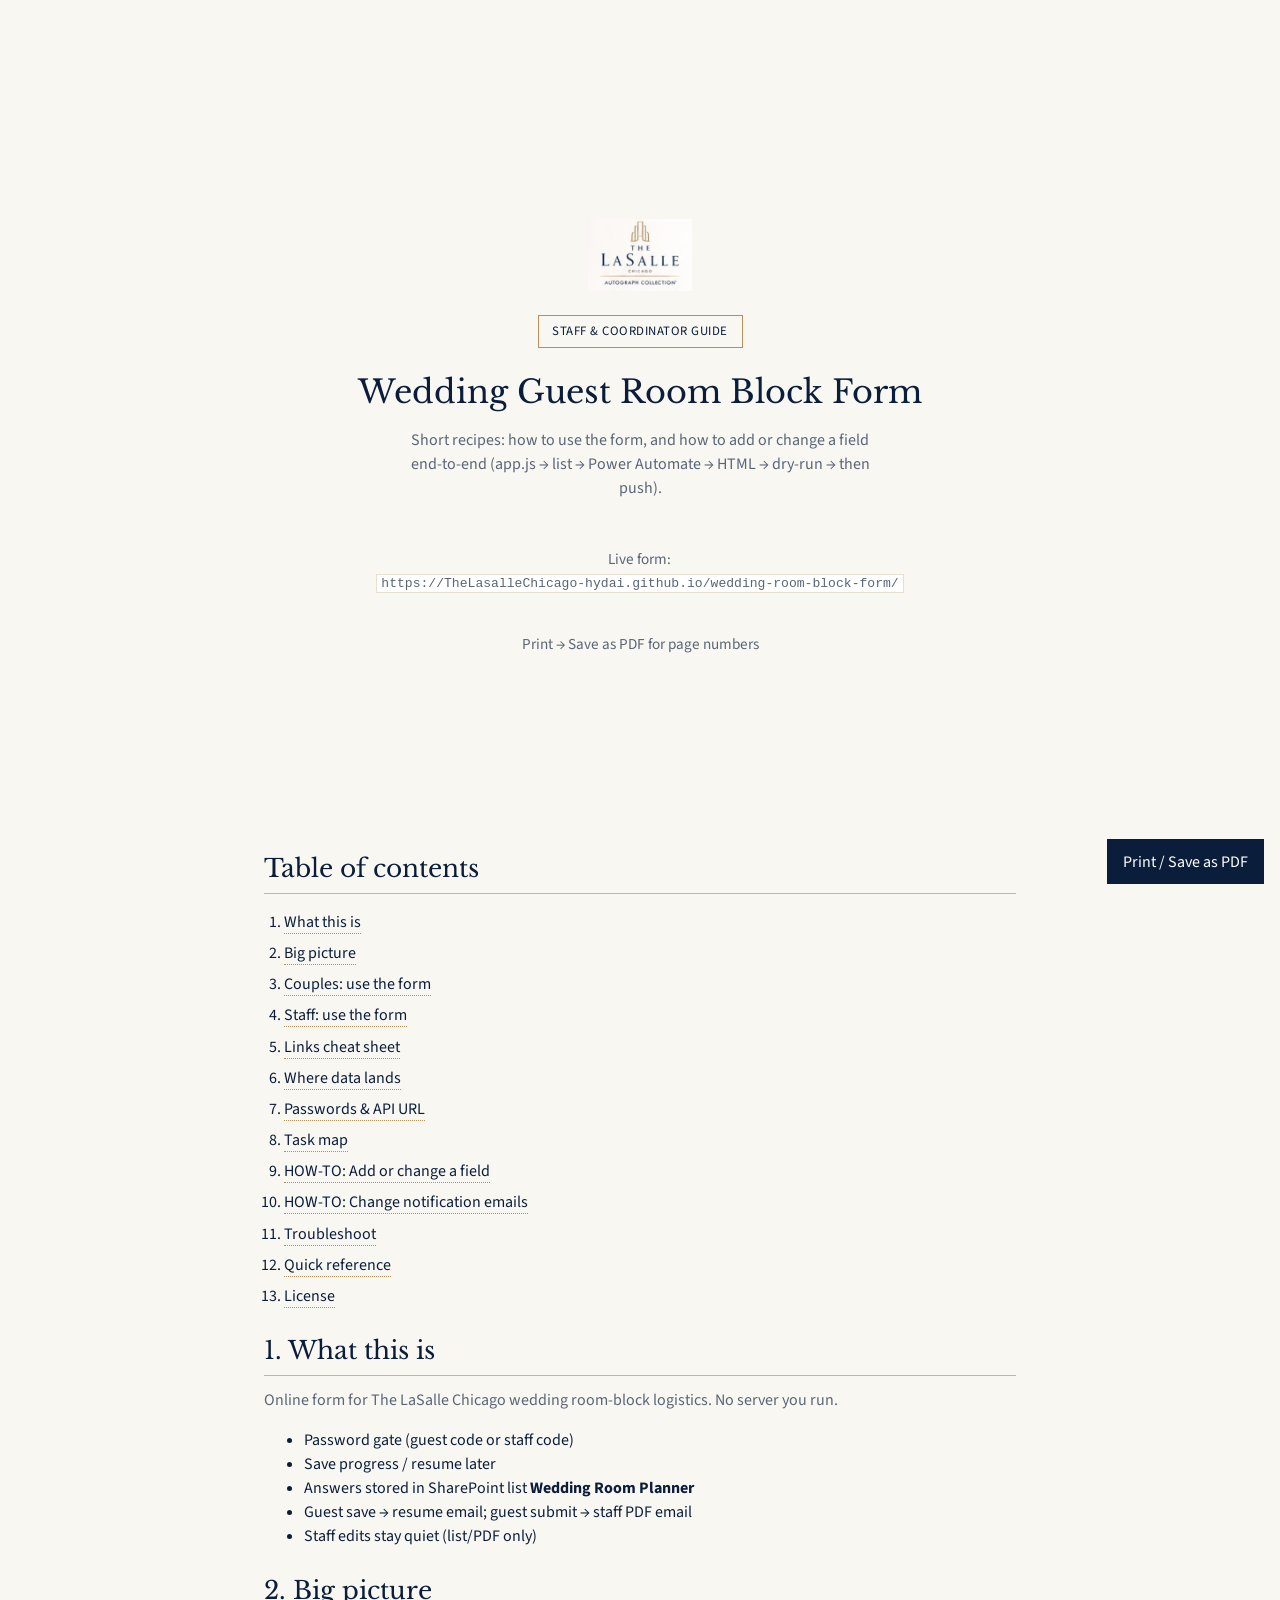
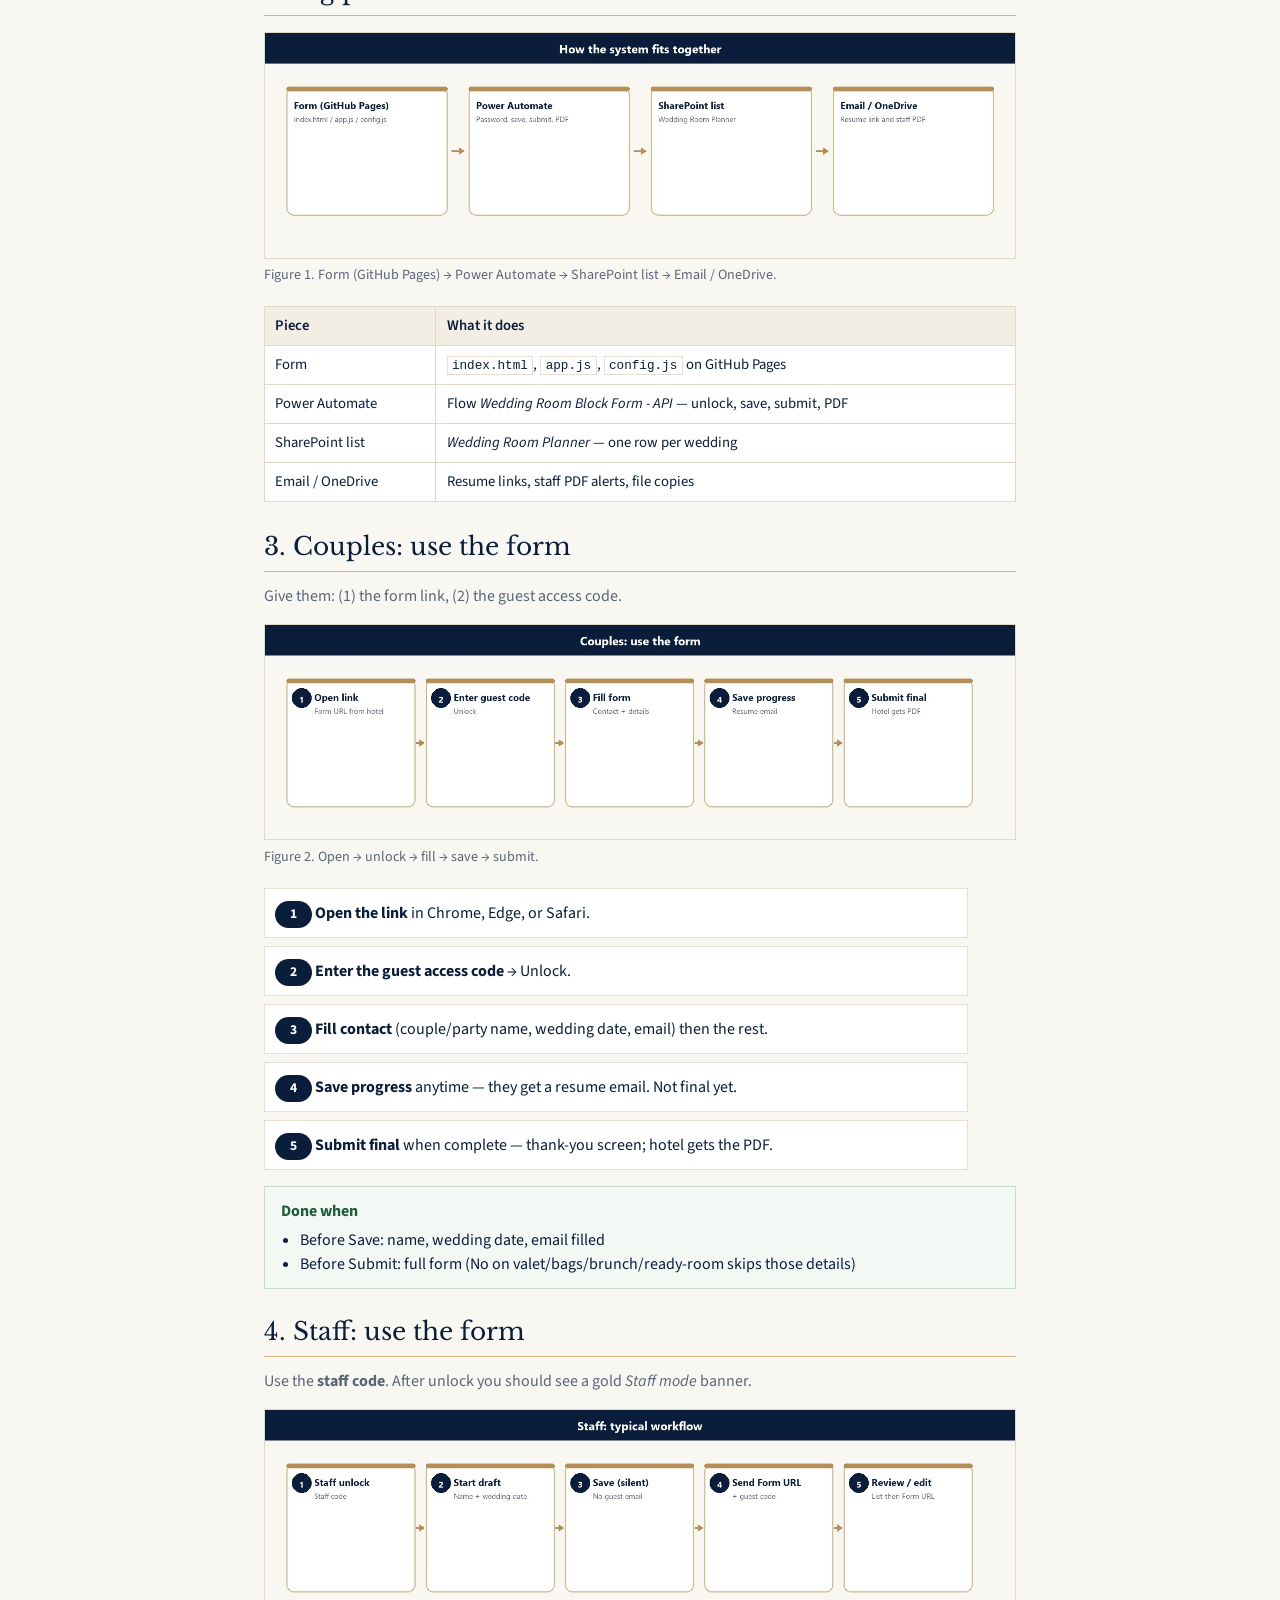
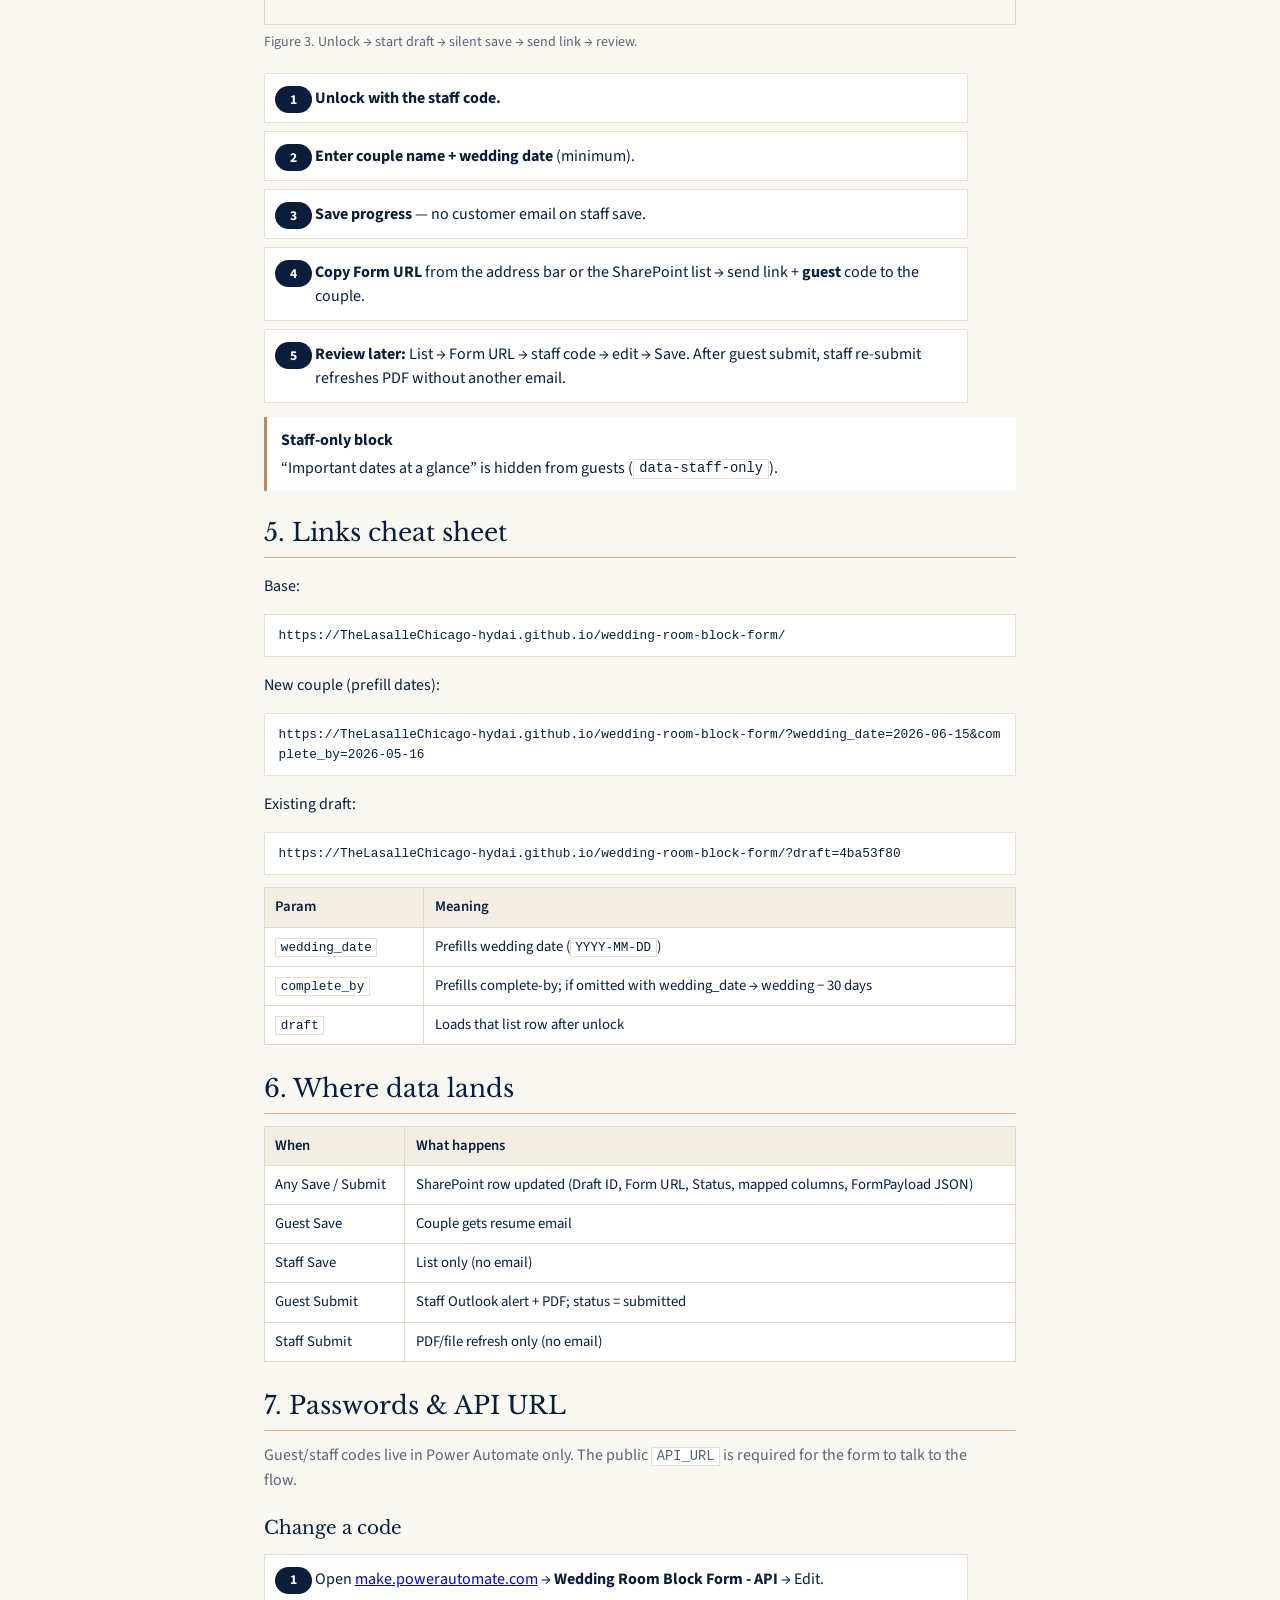
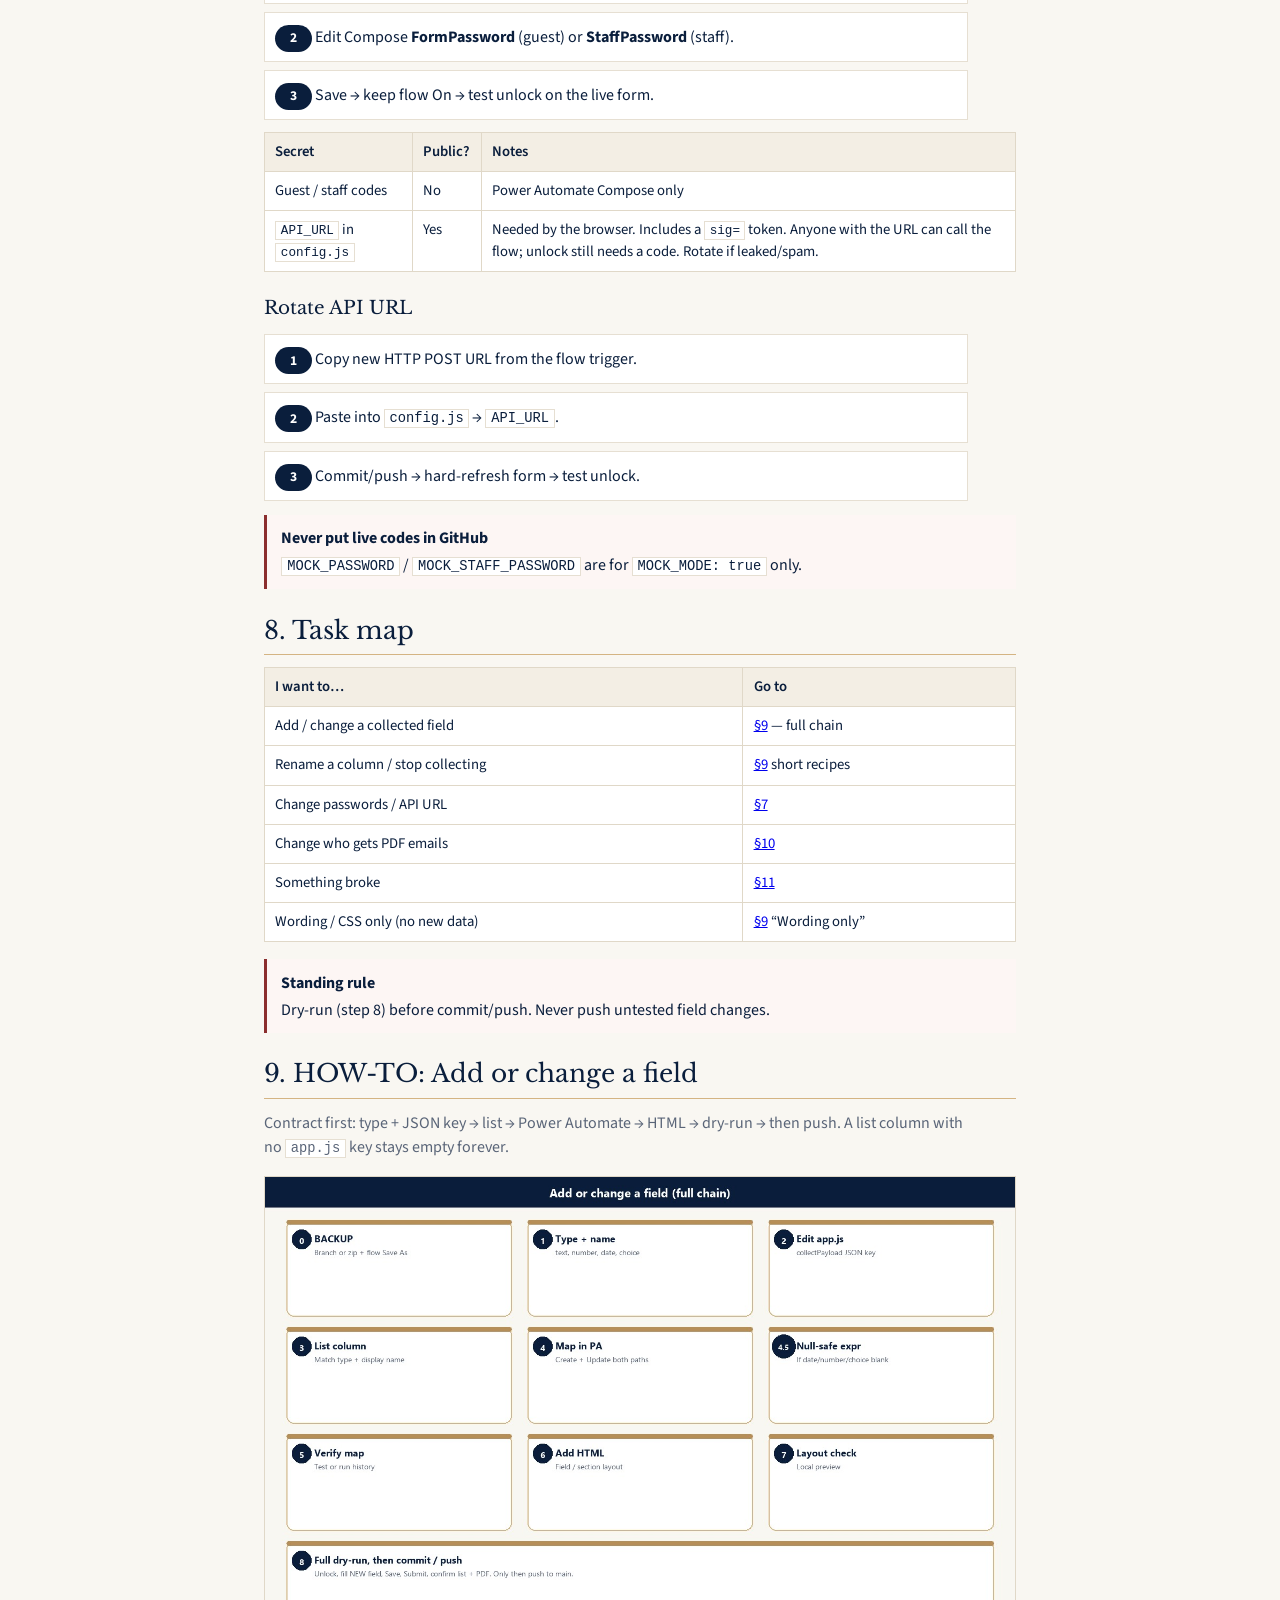
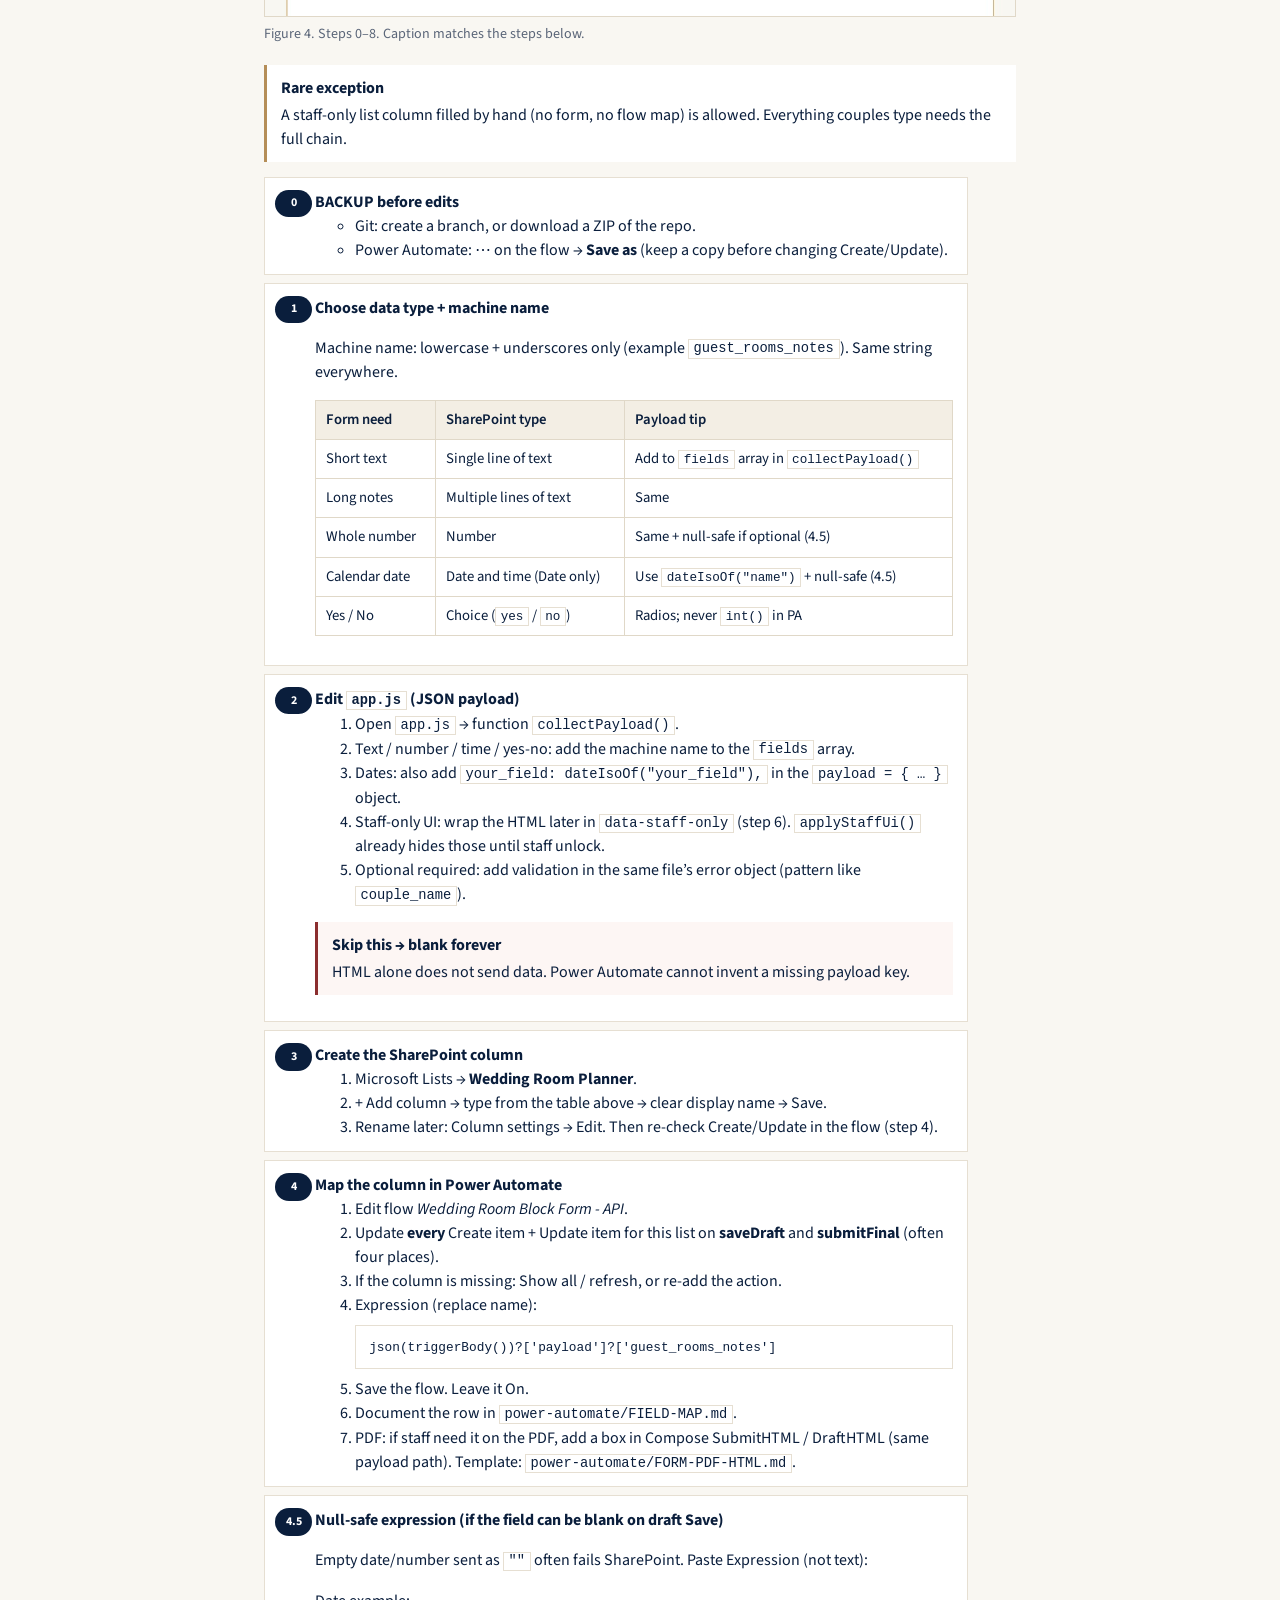
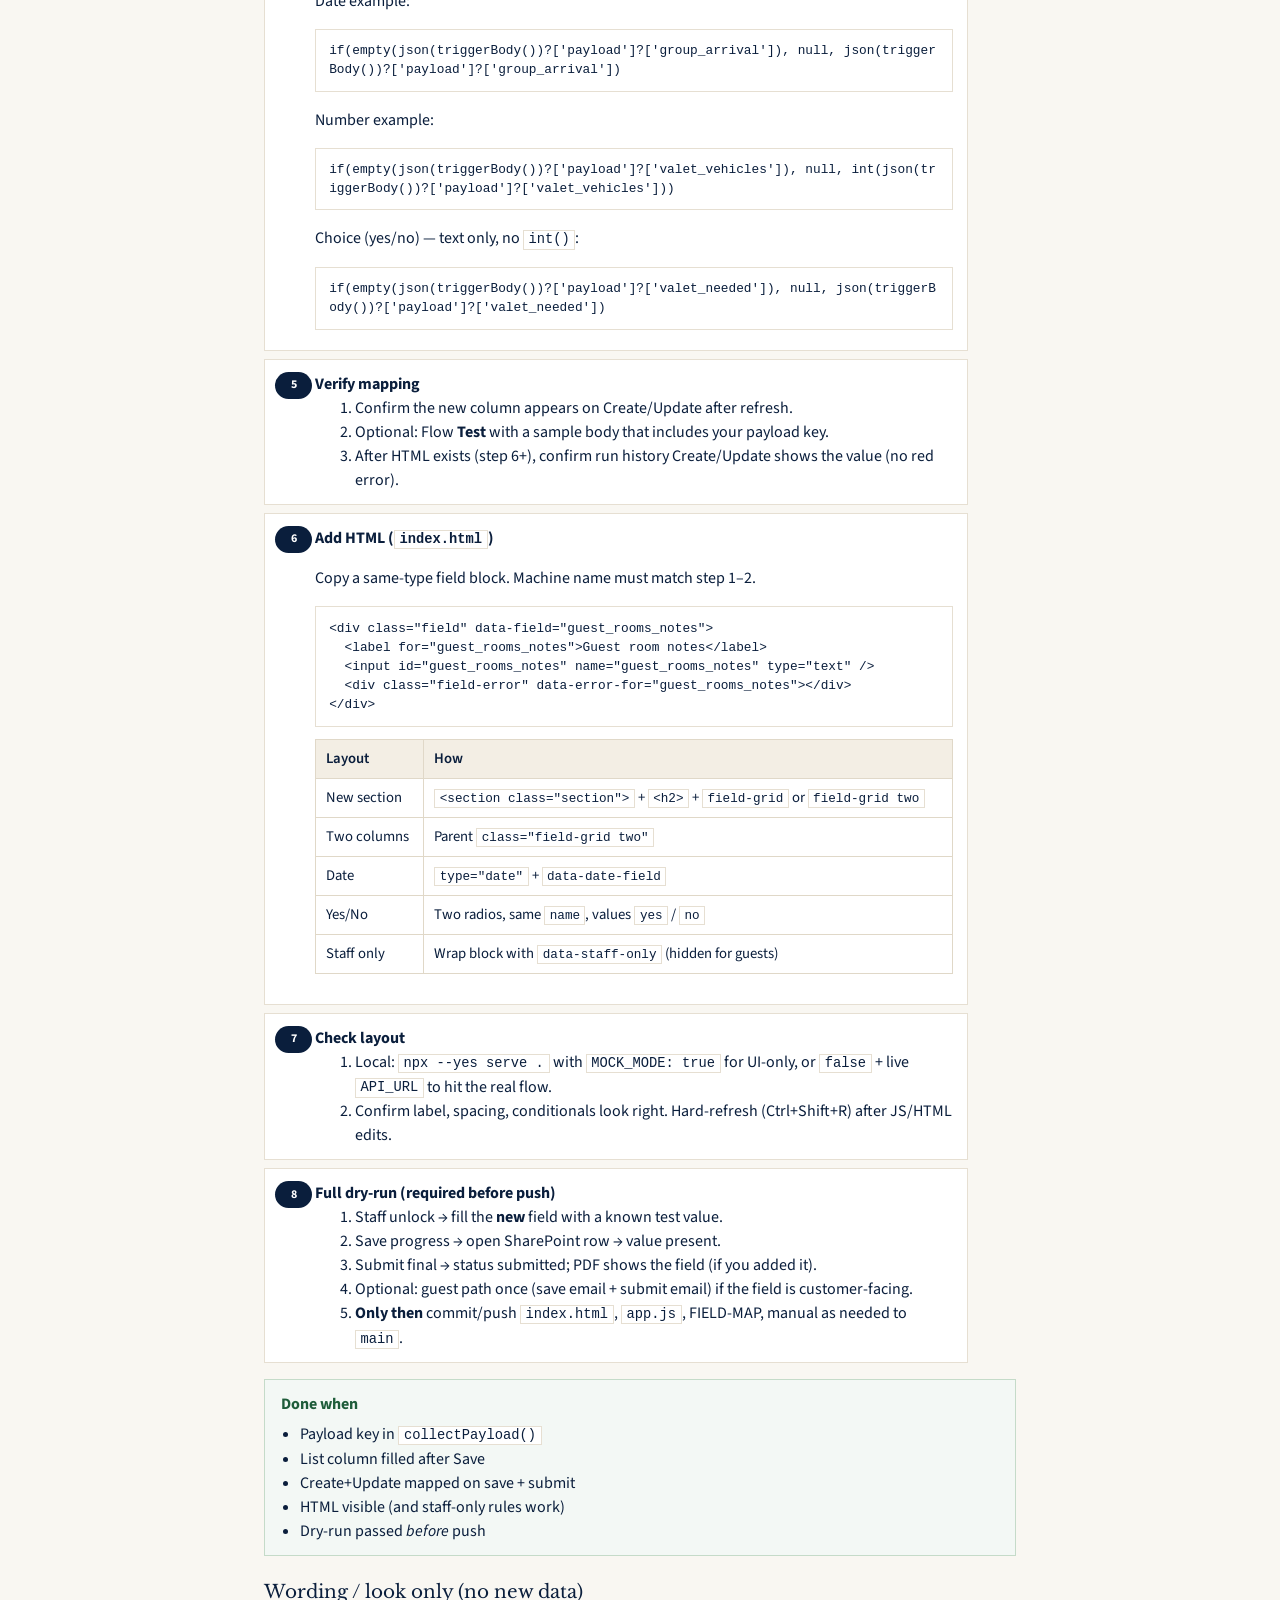
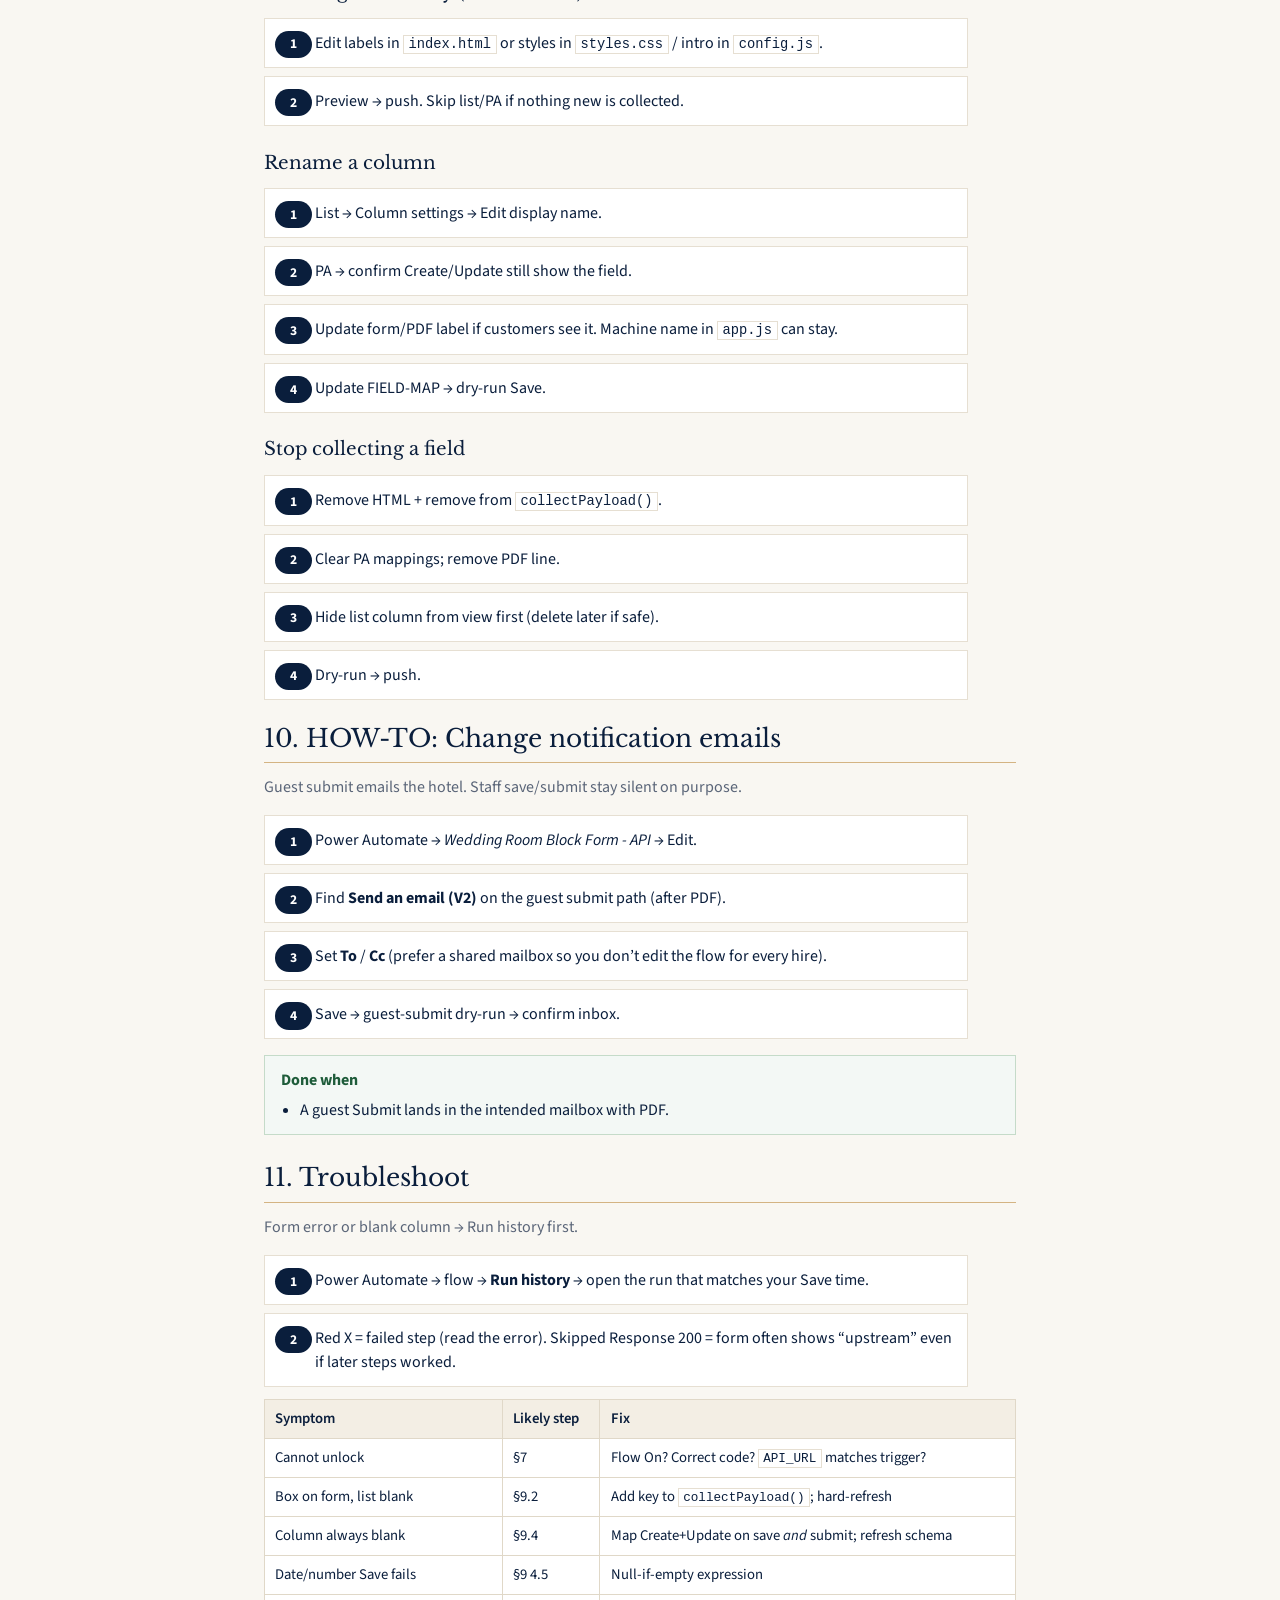
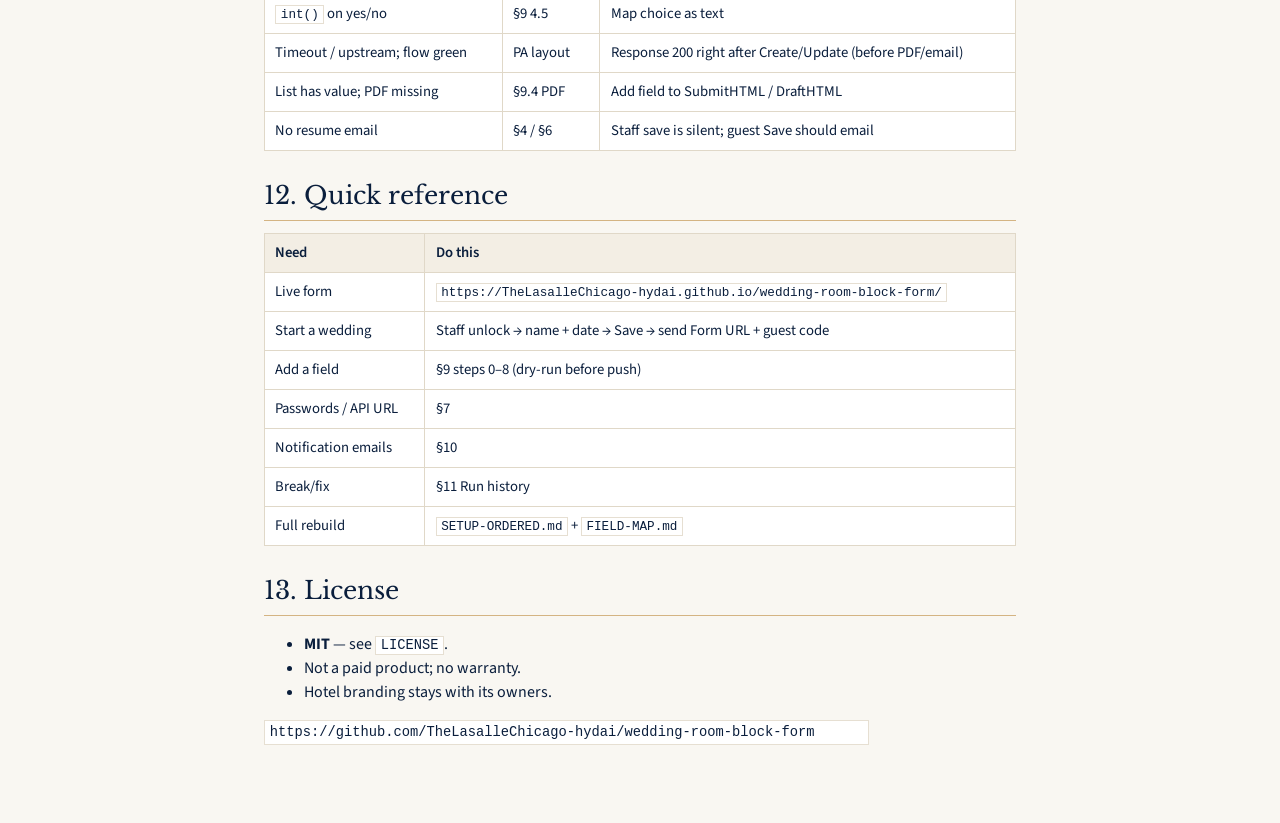
==== commit 2f1bc792: "Rewrite user manual as concise end-to-end recipes with matching figures." ====
--- a/USER-MANUAL.html
+++ b/USER-MANUAL.html
@@ -19,7 +19,6 @@
       --serif: "Libre Baskerville", Georgia, serif;
       --sans: "Source Sans 3", "Segoe UI", sans-serif;
     }
-
     * { box-sizing: border-box; }
     html { scroll-behavior: smooth; }
     body {
@@ -28,15 +27,9 @@
       background: var(--cream);
       font-family: var(--sans);
       font-size: 16px;
-      line-height: 1.55;
-    }
-
-    .page {
-      max-width: 800px;
-      margin: 0 auto;
-      padding: 2.5rem 1.5rem 4rem;
-    }
-
+      line-height: 1.5;
+    }
+    .page { max-width: 800px; margin: 0 auto; padding: 2.5rem 1.5rem 4rem; }
     .cover {
       min-height: 90vh;
       display: flex;
@@ -54,107 +47,75 @@
       font-size: 2rem;
       margin: 0 0 0.75rem;
     }
-    .cover .subtitle { color: var(--muted); margin: 0 0 2rem; max-width: 28em; }
-    .cover .meta {
-      margin-top: 2rem;
-      font-size: 0.95rem;
-      color: var(--muted);
-    }
+    .cover .subtitle { color: var(--muted); margin: 0 0 1.5rem; max-width: 30em; }
+    .cover .meta { margin-top: 1.5rem; font-size: 0.95rem; color: var(--muted); }
     .badge {
       display: inline-block;
       border: 1px solid var(--gold);
-      color: var(--navy);
       padding: 0.35rem 0.85rem;
       letter-spacing: 0.04em;
       font-size: 0.8rem;
       text-transform: uppercase;
       margin-bottom: 1.25rem;
     }
-
     h2 {
       font-family: var(--serif);
       font-weight: 400;
-      font-size: 1.65rem;
-      margin: 0 0 1rem;
-      padding-bottom: 0.4rem;
+      font-size: 1.55rem;
+      margin: 0 0 0.75rem;
+      padding-bottom: 0.35rem;
       border-bottom: 1px solid var(--line);
       page-break-after: avoid;
     }
     h3 {
       font-family: var(--serif);
       font-weight: 400;
-      font-size: 1.2rem;
-      margin: 1.75rem 0 0.6rem;
+      font-size: 1.15rem;
+      margin: 1.4rem 0 0.5rem;
       page-break-after: avoid;
     }
-    p, li { max-width: 42em; }
-    .lead { font-size: 1.08rem; color: var(--muted); }
-
-    section.chapter {
-      page-break-before: always;
-      padding-top: 0.5rem;
-    }
+    p, li { max-width: 44em; }
+    .lead { color: var(--muted); margin-top: 0; }
+    section.chapter { page-break-before: always; padding-top: 0.5rem; }
     section.chapter:first-of-type { page-break-before: auto; }
-
-    .toc {
-      page-break-after: always;
-    }
-    .toc ol {
-      padding-left: 1.25rem;
-    }
+    .toc { page-break-after: always; }
+    .toc ol { padding-left: 1.25rem; }
     .toc a {
       color: var(--navy);
       text-decoration: none;
       border-bottom: 1px dotted var(--gold);
     }
-    .toc a:hover { border-bottom-style: solid; }
-    .toc li { margin: 0.55rem 0; }
-
-    .figure {
-      margin: 1.25rem 0 1.75rem;
-      page-break-inside: avoid;
-    }
+    .toc li { margin: 0.45rem 0; }
+    .figure { margin: 1rem 0 1.25rem; page-break-inside: avoid; }
     .figure img {
       display: block;
       width: 100%;
-      max-width: 720px;
+      max-width: 760px;
       height: auto;
       border: 1px solid #e0d8c8;
       background: #fff;
     }
-    .figure figcaption {
-      font-size: 0.88rem;
-      color: var(--muted);
-      margin-top: 0.45rem;
-    }
-
+    .figure figcaption { font-size: 0.88rem; color: var(--muted); margin-top: 0.4rem; }
     .callout {
       border-left: 3px solid var(--gold);
       background: #fff;
-      padding: 0.85rem 1rem;
-      margin: 1.1rem 0;
+      padding: 0.7rem 0.9rem;
+      margin: 0.9rem 0;
       page-break-inside: avoid;
     }
-    .callout.warn {
-      border-left-color: var(--warn);
-      background: #fdf6f4;
-    }
-    .callout.ok {
-      border-left-color: var(--ok);
-      background: #f3f8f5;
-    }
-    .callout strong { display: block; margin-bottom: 0.25rem; }
-
+    .callout.warn { border-left-color: var(--warn); background: #fdf6f4; }
+    .callout.ok { border-left-color: var(--ok); background: #f3f8f5; }
+    .callout strong { display: block; margin-bottom: 0.2rem; }
     .steps {
       counter-reset: step;
       list-style: none;
       padding: 0;
-      margin: 1rem 0;
+      margin: 0.75rem 0;
     }
     .steps > li {
       position: relative;
-      padding: 0.85rem 0.85rem 0.85rem 3.25rem;
-      margin: 0.65rem 0;
+      padding: 0.75rem 0.85rem 0.75rem 3.1rem;
+      margin: 0.5rem 0;
       background: #fff;
       border: 1px solid #e6dfd2;
       page-break-inside: avoid;
@@ -163,42 +124,50 @@
       counter-increment: step;
       content: counter(step);
       position: absolute;
-      left: 0.75rem;
-      top: 0.85rem;
-      width: 1.7rem;
+      left: 0.65rem;
+      top: 0.75rem;
+      min-width: 1.7rem;
       height: 1.7rem;
-      border-radius: 50%;
+      padding: 0 0.3rem;
+      border-radius: 999px;
       background: var(--navy);
       color: #fff;
       font-weight: 700;
-      font-size: 0.9rem;
+      font-size: 0.85rem;
       display: flex;
       align-items: center;
       justify-content: center;
-      line-height: 1.7rem;
-      text-align: center;
-    }
-
+      line-height: 1;
+    }
+    .steps-labeled > li::before {
+      counter-increment: none;
+      content: attr(data-n);
+      font-size: 0.75rem;
+    }
+    .done {
+      background: #f3f8f5;
+      border: 1px solid #c5dbc9;
+      padding: 0.75rem 1rem;
+      margin: 1rem 0;
+      page-break-inside: avoid;
+    }
+    .done strong { display: block; margin-bottom: 0.35rem; color: var(--ok); }
+    .done ul { margin: 0.25rem 0 0; padding-left: 1.2rem; }
     table.simple {
       width: 100%;
       border-collapse: collapse;
       background: #fff;
-      font-size: 0.95rem;
-      margin: 1rem 0 1.5rem;
+      font-size: 0.92rem;
+      margin: 0.75rem 0 1.1rem;
       page-break-inside: avoid;
     }
-    table.simple th,
-    table.simple td {
+    table.simple th, table.simple td {
       border: 1px solid #e0d8c8;
-      padding: 0.55rem 0.7rem;
+      padding: 0.5rem 0.65rem;
       text-align: left;
       vertical-align: top;
     }
-    table.simple th {
-      background: #f3eee4;
-      font-weight: 600;
-    }
-
+    table.simple th { background: #f3eee4; font-weight: 600; }
     code, .mono {
       font-family: Consolas, "Courier New", monospace;
       font-size: 0.86em;
@@ -211,32 +180,12 @@
       word-break: break-all;
       background: #fff;
       border: 1px solid #e6dfd2;
-      padding: 0.75rem 0.9rem;
+      padding: 0.7rem 0.85rem;
       font-family: Consolas, "Courier New", monospace;
-      font-size: 0.82rem;
+      font-size: 0.8rem;
       page-break-inside: avoid;
-    }
-
-    .flow {
-      display: flex;
-      flex-wrap: wrap;
-      gap: 0.5rem;
-      align-items: center;
-      margin: 1rem 0 1.5rem;
-      page-break-inside: avoid;
-    }
-    .flow .box {
-      background: #fff;
-      border: 1px solid var(--line);
-      padding: 0.55rem 0.75rem;
-      font-size: 0.9rem;
-      font-weight: 600;
-    }
-    .flow .arrow {
-      color: var(--gold);
-      font-weight: 700;
-    }
-
+      margin: 0.5rem 0;
+    }
     .print-hint {
       position: fixed;
       right: 1rem;
@@ -249,8 +198,6 @@
       font: inherit;
       z-index: 20;
     }
-    .print-hint:hover { background: #1a3358; }
-
     @media print {
       body { background: #fff; font-size: 11pt; }
       .page { max-width: none; padding: 0; }
@@ -258,47 +205,7 @@
       a { color: inherit; text-decoration: none; border: none; }
       .cover { min-height: auto; height: 100vh; }
       .figure img { max-width: 100%; }
-
-      /* Section 2 only: scale up so the page is readable and filled */
-      #big-picture {
-        min-height: 9in;
-        display: flex;
-        flex-direction: column;
-        justify-content: space-evenly;
-      }
-      #big-picture h2 { font-size: 18pt; margin-bottom: 0.35rem; }
-      #big-picture > p { font-size: 12pt; margin: 0; }
-      #big-picture .figure {
-        margin: 0;
-      }
-      #big-picture .figure img {
-        width: 100%;
-        max-width: 6.5in;
-      }
-      #big-picture .figure figcaption {
-        font-size: 11pt;
-        margin-top: 0.4rem;
-      }
-      #big-picture table.simple {
-        font-size: 11.5pt;
-        margin: 0;
-      }
-      #big-picture table.simple th,
-      #big-picture table.simple td {
-        padding: 0.55rem 0.7rem;
-      }
-      #big-picture h3 { font-size: 14pt; margin: 0 0 0.4rem; }
-      #big-picture .flow {
-        margin: 0;
-        gap: 0.45rem;
-      }
-      #big-picture .flow .box {
-        font-size: 11pt;
-        padding: 0.55rem 0.75rem;
-      }
-      #big-picture .flow .arrow { font-size: 14pt; }
-    }
-
+    }
     @page {
       size: letter;
       margin: 0.7in 0.75in 0.85in;
@@ -315,1276 +222,443 @@
   <button type="button" class="print-hint" onclick="window.print()">Print / Save as PDF</button>
 
   <div class="page">
-    <!-- COVER -->
     <header class="cover" id="cover">
       <img class="logo" src="assets/manual/logo.png" alt="The LaSalle Chicago, Autograph Collection" />
       <div class="badge">Staff &amp; coordinator guide</div>
       <h1>Wedding Guest Room Block Form</h1>
       <p class="subtitle">
-        A complete guide to what this system does, how couples and staff use it,
-        and how to edit it end-to-end (form files, SharePoint list, Power Automate, and PDF).
+        Short recipes: how to use the form, and how to add or change a field end-to-end
+        (app.js → list → Power Automate → HTML → dry-run → then push).
       </p>
       <p class="meta">
         Live form:<br />
         <span class="mono">https://TheLasalleChicago-hydai.github.io/wedding-room-block-form/</span>
       </p>
-      <p class="meta">Version for hotel use · Print this file for page numbers and offline reading</p>
+      <p class="meta">Print → Save as PDF for page numbers</p>
     </header>
 
-    <!-- TOC -->
     <nav class="toc" id="toc" aria-label="Table of contents">
       <h2>Table of contents</h2>
       <ol>
-        <li><a href="#what-it-is">What this system is</a></li>
-        <li><a href="#big-picture">The big picture</a></li>
-        <li><a href="#for-couples">How couples use the form</a></li>
-        <li><a href="#for-staff">How staff use the form</a></li>
-        <li><a href="#links">Links you will send</a></li>
-        <li><a href="#list-email">Where answers go (list &amp; email)</a></li>
-        <li><a href="#passwords">Passwords &amp; security (codes + API URL)</a></li>
-        <li><a href="#edit">How to edit the system (map)</a></li>
-        <li><a href="#add-field">Add or change a field end-to-end</a></li>
-        <li><a href="#list-pa">SharePoint column details &amp; reconnect Power Automate</a></li>
-        <li><a href="#emails">Change emails &amp; add notification recipients</a></li>
-        <li><a href="#expressions">Safe expressions (dates, numbers, empty values)</a></li>
-        <li><a href="#github">Edit &amp; publish GitHub files</a></li>
-        <li><a href="#troubleshoot">If something goes wrong (Power Automate)</a></li>
+        <li><a href="#what-it-is">What this is</a></li>
+        <li><a href="#big-picture">Big picture</a></li>
+        <li><a href="#for-couples">Couples: use the form</a></li>
+        <li><a href="#for-staff">Staff: use the form</a></li>
+        <li><a href="#links">Links cheat sheet</a></li>
+        <li><a href="#list-email">Where data lands</a></li>
+        <li><a href="#passwords">Passwords &amp; API URL</a></li>
+        <li><a href="#edit">Task map</a></li>
+        <li><a href="#add-field">HOW-TO: Add or change a field</a></li>
+        <li><a href="#emails">HOW-TO: Change notification emails</a></li>
+        <li><a href="#troubleshoot">Troubleshoot</a></li>
         <li><a href="#quick-ref">Quick reference</a></li>
-        <li><a href="#license">License &amp; disclaimer</a></li>
-      </ol>
-      <div class="callout">
-        <strong>Tip</strong>
-        On a computer: use <em>Print → Save as PDF</em> to get page numbers at the bottom of each page.
-      </div>
+        <li><a href="#license">License</a></li>
+      </ol>
     </nav>
 
     <!-- 1 -->
     <section class="chapter" id="what-it-is">
-      <h2>1. What this system is</h2>
-      <p class="lead">
-        This is an online form that collects wedding room-block details for The LaSalle Chicago.
-      </p>
-      <p>It replaces chasing answers by email or paper. Couples fill out the form. Staff can start or review a draft. When the couple submits, the hotel gets an email with a PDF summary.</p>
-
-      <h3>What it does (in plain English)</h3>
+      <h2>1. What this is</h2>
+      <p class="lead">Online form for The LaSalle Chicago wedding room-block logistics. No server you run.</p>
       <ul>
-        <li>Locks the form behind an <strong>access code</strong></li>
-        <li>Lets people <strong>save progress</strong> and come back later</li>
-        <li>Stores answers in a Microsoft <strong>list</strong> (SharePoint)</li>
-        <li>Emails the couple a <strong>resume link</strong> when they save</li>
-        <li>Emails the hotel a <strong>PDF</strong> when they submit final</li>
-        <li>Lets staff unlock with a <strong>staff code</strong> to edit without spamming emails</li>
+        <li>Password gate (guest code or staff code)</li>
+        <li>Save progress / resume later</li>
+        <li>Answers stored in SharePoint list <strong>Wedding Room Planner</strong></li>
+        <li>Guest save → resume email; guest submit → staff PDF email</li>
+        <li>Staff edits stay quiet (list/PDF only)</li>
       </ul>
-
-      <div class="callout ok">
-        <strong>You do not need to run a server</strong>
-        The form lives on GitHub Pages. Saving and emailing are handled by Microsoft Power Automate and SharePoint.
-      </div>
     </section>
 
     <!-- 2 -->
     <section class="chapter" id="big-picture">
-      <h2>2. The big picture</h2>
-      <p>Four pieces work together:</p>
-
+      <h2>2. Big picture</h2>
       <figure class="figure">
-        <img src="assets/manual/manual-overview.jpg" alt="Diagram: Form connects to Power Automate, then SharePoint List and Email" />
-        <figcaption>Figure 1. Form → Power Automate → SharePoint list + email.</figcaption>
+        <img src="assets/manual/manual-overview.jpg" alt="Form to Power Automate to SharePoint list to Email" />
+        <figcaption>Figure 1. Form (GitHub Pages) → Power Automate → SharePoint list → Email / OneDrive.</figcaption>
       </figure>
-
       <table class="simple">
-        <thead>
-          <tr>
-            <th>Piece</th>
-            <th>What it is</th>
-            <th>Who touches it</th>
-          </tr>
-        </thead>
+        <thead><tr><th>Piece</th><th>What it does</th></tr></thead>
         <tbody>
-          <tr>
-            <td><strong>Form</strong></td>
-            <td>The web page couples and staff fill out</td>
-            <td>Everyone using a browser</td>
-          </tr>
-          <tr>
-            <td><strong>Power Automate</strong></td>
-            <td>The “robot” that checks the password, saves data, sends email, builds PDF</td>
-            <td>IT / coordinator who maintains the flow</td>
-          </tr>
-          <tr>
-            <td><strong>SharePoint list</strong></td>
-            <td>The spreadsheet-like list of every wedding draft/submission</td>
-            <td>Hotel staff</td>
-          </tr>
-          <tr>
-            <td><strong>Email / OneDrive</strong></td>
-            <td>Resume links to couples; PDF alerts to staff; file copies of drafts/submits</td>
-            <td>Outlook / OneDrive</td>
-          </tr>
+          <tr><td>Form</td><td><code>index.html</code>, <code>app.js</code>, <code>config.js</code> on GitHub Pages</td></tr>
+          <tr><td>Power Automate</td><td>Flow <em>Wedding Room Block Form - API</em> — unlock, save, submit, PDF</td></tr>
+          <tr><td>SharePoint list</td><td><em>Wedding Room Planner</em> — one row per wedding</td></tr>
+          <tr><td>Email / OneDrive</td><td>Resume links, staff PDF alerts, file copies</td></tr>
         </tbody>
       </table>
-
-      <h3>Happy path (guest)</h3>
-      <div class="flow">
-        <span class="box">Unlock</span><span class="arrow">→</span>
-        <span class="box">Fill form</span><span class="arrow">→</span>
-        <span class="box">Save</span><span class="arrow">→</span>
-        <span class="box">Resume email</span><span class="arrow">→</span>
-        <span class="box">Submit</span><span class="arrow">→</span>
-        <span class="box">Staff PDF email</span>
-      </div>
     </section>
 
     <!-- 3 -->
     <section class="chapter" id="for-couples">
-      <h2>3. How couples use the form</h2>
-      <p>Give the couple: <strong>(1)</strong> the form link, and <strong>(2)</strong> the guest access code.</p>
-
+      <h2>3. Couples: use the form</h2>
+      <p class="lead">Give them: (1) the form link, (2) the guest access code.</p>
       <figure class="figure">
-        <img src="assets/manual/manual-guest-flow.jpg" alt="Five guest steps: open link, enter code, fill form, save, submit" />
-        <figcaption>Figure 2. Couple steps from open to submit.</figcaption>
+        <img src="assets/manual/manual-guest-flow.jpg" alt="Five couple steps" />
+        <figcaption>Figure 2. Open → unlock → fill → save → submit.</figcaption>
       </figure>
-
-      <ol class="steps">
-        <li>
-          <strong>Open the link</strong> in Chrome, Edge, or Safari.
-        </li>
-        <li>
-          <strong>Enter the access code</strong> from the hotel, then unlock.
-        </li>
-        <li>
-          <strong>Fill in contact details</strong> (name, wedding date, email). Email is needed so they can get a resume link.
-        </li>
-        <li>
-          <strong>Click Save progress</strong> anytime. They get an email with a link to continue later. Nothing is final yet.
-        </li>
-        <li>
-          <strong>Click Submit final</strong> when everything is complete. They should see a thank-you screen. The hotel gets the PDF alert.
-        </li>
-      </ol>
-
-      <div class="callout">
-        <strong>What guests must fill before Save</strong>
-        Couple/party name, wedding date, and email.
-      </div>
-
-      <div class="callout">
-        <strong>What guests must fill before Submit</strong>
-        The full form. If they answer <em>No</em> to valet, bags, brunch, or getting-ready room, they can skip those detail boxes. Ceremony time, reception time, and group arrival/departure are always required on submit.
-      </div>
-
-      <div class="callout warn">
-        <strong>Within 30 days of the wedding</strong>
-        A red banner warns that late requests may not be assured. Complete-by still defaults to 30 days before the wedding date.
+      <ol class="steps">
+        <li><strong>Open the link</strong> in Chrome, Edge, or Safari.</li>
+        <li><strong>Enter the guest access code</strong> → Unlock.</li>
+        <li><strong>Fill contact</strong> (couple/party name, wedding date, email) then the rest.</li>
+        <li><strong>Save progress</strong> anytime — they get a resume email. Not final yet.</li>
+        <li><strong>Submit final</strong> when complete — thank-you screen; hotel gets the PDF.</li>
+      </ol>
+      <div class="done">
+        <strong>Done when</strong>
+        <ul>
+          <li>Before Save: name, wedding date, email filled</li>
+          <li>Before Submit: full form (No on valet/bags/brunch/ready-room skips those details)</li>
+        </ul>
       </div>
     </section>
 
     <!-- 4 -->
     <section class="chapter" id="for-staff">
-      <h2>4. How staff use the form</h2>
-      <p>Staff use a <strong>different password</strong> (staff code). After unlock you should see a gold banner: <em>Staff mode</em>.</p>
-
+      <h2>4. Staff: use the form</h2>
+      <p class="lead">Use the <strong>staff code</strong>. After unlock you should see a gold <em>Staff mode</em> banner.</p>
       <figure class="figure">
-        <img src="assets/manual/manual-staff-flow.jpg" alt="Staff workflow from invite through review of submission" />
-        <figcaption>Figure 3. Typical staff workflow.</figcaption>
+        <img src="assets/manual/manual-staff-flow.jpg" alt="Five staff steps" />
+        <figcaption>Figure 3. Unlock → start draft → silent save → send link → review.</figcaption>
       </figure>
-
-      <h3>Recommended: staff starts the draft</h3>
-      <ol class="steps">
-        <li>Open the live form (optionally with dates already in the URL — see <a href="#links">Links</a>).</li>
-        <li>Unlock with the <strong>staff</strong> code.</li>
-        <li>Enter at least <strong>couple name</strong> and <strong>wedding date</strong>.</li>
-        <li>Click <strong>Save progress</strong>. No customer email is sent for staff saves.</li>
-        <li>Copy the link from the browser address bar, or open the SharePoint list and copy <strong>Form URL</strong>.</li>
-        <li>Send that link + the <strong>guest</strong> access code to the couple.</li>
-      </ol>
-
-      <h3>Open a draft while the couple is still working</h3>
-      <ol class="steps">
-        <li>Open the <strong>Wedding Room Planner</strong> list in SharePoint.</li>
-        <li>Find the couple. Click <strong>Form URL</strong> (or paste <code>?draft=…</code> onto the form link).</li>
-        <li>Unlock with the <strong>staff</strong> code.</li>
-        <li>Edit and Save. List updates; couple is not emailed again from a staff save.</li>
-      </ol>
-
-      <h3>After the couple submits</h3>
-      <ul>
-        <li>Staff get an Outlook email with a PDF summary.</li>
-        <li>List status becomes <strong>submitted</strong>.</li>
-        <li>Staff can reopen the form, edit, and submit again to refresh the PDF <em>without</em> another email (staff path).</li>
-      </ul>
-
+      <ol class="steps">
+        <li><strong>Unlock with the staff code.</strong></li>
+        <li><strong>Enter couple name + wedding date</strong> (minimum).</li>
+        <li><strong>Save progress</strong> — no customer email on staff save.</li>
+        <li><strong>Copy Form URL</strong> from the address bar or the SharePoint list → send link + <strong>guest</strong> code to the couple.</li>
+        <li><strong>Review later:</strong> List → Form URL → staff code → edit → Save. After guest submit, staff re-submit refreshes PDF without another email.</li>
+      </ol>
       <div class="callout">
-        <strong>Staff-only section on the form</strong>
-        “Important dates at a glance” is hidden from couples. Those dates auto-fill from the wedding / complete-by date (cutoff &amp; menu = complete-by; vendor list = wedding − 14 days; gift bag = day before wedding).
+        <strong>Staff-only block</strong>
+        “Important dates at a glance” is hidden from guests (<code>data-staff-only</code>).
       </div>
     </section>
 
     <!-- 5 -->
     <section class="chapter" id="links">
-      <h2>5. Links you will send</h2>
-      <p>Start from the live form:</p>
+      <h2>5. Links cheat sheet</h2>
+      <p>Base:</p>
       <pre class="url">https://TheLasalleChicago-hydai.github.io/wedding-room-block-form/</pre>
-
-      <h3>New couple (dates filled in advance)</h3>
+      <p>New couple (prefill dates):</p>
       <pre class="url">https://TheLasalleChicago-hydai.github.io/wedding-room-block-form/?wedding_date=2026-06-15&amp;complete_by=2026-05-16</pre>
-      <p>Use <code>YYYY-MM-DD</code>. No spaces. If you omit complete-by, the form uses wedding date minus 30 days.</p>
-
-      <h3>Existing draft</h3>
+      <p>Existing draft:</p>
       <pre class="url">https://TheLasalleChicago-hydai.github.io/wedding-room-block-form/?draft=4ba53f80</pre>
-      <p>Or include dates too:</p>
-      <pre class="url">https://TheLasalleChicago-hydai.github.io/wedding-room-block-form/?draft=4ba53f80&amp;wedding_date=2026-06-15&amp;complete_by=2026-05-16</pre>
-
       <table class="simple">
-        <thead>
-          <tr><th>Piece in the link</th><th>Meaning</th></tr>
-        </thead>
+        <thead><tr><th>Param</th><th>Meaning</th></tr></thead>
         <tbody>
-          <tr><td><code>wedding_date</code></td><td>Prefills wedding date</td></tr>
-          <tr><td><code>complete_by</code></td><td>Prefills “Please complete by”</td></tr>
-          <tr><td><code>draft</code></td><td>Loads that saved row after unlock</td></tr>
+          <tr><td><code>wedding_date</code></td><td>Prefills wedding date (<code>YYYY-MM-DD</code>)</td></tr>
+          <tr><td><code>complete_by</code></td><td>Prefills complete-by; if omitted with wedding_date → wedding − 30 days</td></tr>
+          <tr><td><code>draft</code></td><td>Loads that list row after unlock</td></tr>
         </tbody>
       </table>
     </section>
 
     <!-- 6 -->
     <section class="chapter" id="list-email">
-      <h2>6. Where answers go</h2>
-
-      <h3>SharePoint list — Wedding Room Planner</h3>
-      <p>Each save creates or updates one row. Useful columns:</p>
-      <ul>
-        <li><strong>Couple Name / Title</strong></li>
-        <li><strong>Draft ID</strong> — short ID used in the link</li>
-        <li><strong>Form URL</strong> — clickable resume link</li>
-        <li><strong>Status</strong> — <code>draft</code> or <code>submitted</code></li>
-        <li><strong>Wedding Date</strong>, <strong>Complete By</strong>, contact fields, and other mapped columns</li>
-      </ul>
-
-      <h3>Emails</h3>
+      <h2>6. Where data lands</h2>
       <table class="simple">
-        <thead>
-          <tr><th>When</th><th>Who gets email</th><th>What</th></tr>
-        </thead>
+        <thead><tr><th>When</th><th>What happens</th></tr></thead>
         <tbody>
-          <tr>
-            <td>Guest saves</td>
-            <td>Couple</td>
-            <td>Resume link</td>
-          </tr>
-          <tr>
-            <td>Staff saves</td>
-            <td>Nobody</td>
-            <td>List (and draft file) only</td>
-          </tr>
-          <tr>
-            <td>Guest submits</td>
-            <td>Hotel staff</td>
-            <td>Alert + PDF</td>
-          </tr>
-          <tr>
-            <td>Staff submits</td>
-            <td>Nobody</td>
-            <td>PDF/file refresh only</td>
-          </tr>
+          <tr><td>Any Save / Submit</td><td>SharePoint row updated (Draft ID, Form URL, Status, mapped columns, FormPayload JSON)</td></tr>
+          <tr><td>Guest Save</td><td>Couple gets resume email</td></tr>
+          <tr><td>Staff Save</td><td>List only (no email)</td></tr>
+          <tr><td>Guest Submit</td><td>Staff Outlook alert + PDF; status = submitted</td></tr>
+          <tr><td>Staff Submit</td><td>PDF/file refresh only (no email)</td></tr>
         </tbody>
       </table>
-
-      <h3>OneDrive folders</h3>
-      <p>HTML/PDF copies are stored under your Wedding Room Block folders (Drafts vs Submitted), named with the couple and draft ID.</p>
     </section>
 
     <!-- 7 -->
     <section class="chapter" id="passwords">
-      <h2>7. Passwords &amp; security</h2>
-      <p class="lead">Two kinds of secrets matter: the <strong>access codes</strong> people type, and the <strong>API URL</strong> the form uses behind the scenes.</p>
-
-      <h3>Guest and staff access codes</h3>
-      <p>Both live inside Power Automate — not on the public website.</p>
+      <h2>7. Passwords &amp; API URL</h2>
+      <p class="lead">Guest/staff codes live in Power Automate only. The public <code>API_URL</code> is required for the form to talk to the flow.</p>
+
+      <h3>Change a code</h3>
+      <ol class="steps">
+        <li>Open <a href="https://make.powerautomate.com">make.powerautomate.com</a> → <strong>Wedding Room Block Form - API</strong> → Edit.</li>
+        <li>Edit Compose <strong>FormPassword</strong> (guest) or <strong>StaffPassword</strong> (staff).</li>
+        <li>Save → keep flow On → test unlock on the live form.</li>
+      </ol>
 
       <table class="simple">
-        <thead>
-          <tr><th>Code</th><th>Who uses it</th><th>Compose name in the flow</th></tr>
-        </thead>
+        <thead><tr><th>Secret</th><th>Public?</th><th>Notes</th></tr></thead>
         <tbody>
-          <tr>
-            <td><strong>Guest access code</strong></td>
-            <td>Couples (and anyone you invite as a guest)</td>
-            <td><em>FormPassword</em></td>
-          </tr>
-          <tr>
-            <td><strong>Staff code</strong></td>
-            <td>Hotel employees only</td>
-            <td><em>StaffPassword</em></td>
-          </tr>
+          <tr><td>Guest / staff codes</td><td>No</td><td>Power Automate Compose only</td></tr>
+          <tr><td><code>API_URL</code> in <code>config.js</code></td><td>Yes</td><td>Needed by the browser. Includes a <code>sig=</code> token. Anyone with the URL can call the flow; unlock still needs a code. Rotate if leaked/spam.</td></tr>
         </tbody>
       </table>
 
-      <h3>How to change a password</h3>
-      <ol class="steps">
-        <li>Open <a href="https://make.powerautomate.com" target="_blank" rel="noopener">make.powerautomate.com</a> and sign in with the hotel Microsoft account.</li>
-        <li>Open <strong>My flows</strong> → <strong>Wedding Room Block Form - API</strong> → <strong>Edit</strong>.</li>
-        <li>Near the top of the flow, find the Compose step named <strong>FormPassword</strong> (guest) or <strong>StaffPassword</strong> (staff).</li>
-        <li>Click that Compose. In the Inputs box, delete the old code and type the new one (plain text — no quotes needed).</li>
-        <li>Click <strong>Save</strong> (top right). Confirm the flow stays <strong>On</strong>.</li>
-        <li>Tell the people who need it the new code. Old codes stop working immediately.</li>
-        <li>Test: open the live form and unlock with the new code.</li>
-      </ol>
-
+      <h3>Rotate API URL</h3>
+      <ol class="steps">
+        <li>Copy new HTTP POST URL from the flow trigger.</li>
+        <li>Paste into <code>config.js</code> → <code>API_URL</code>.</li>
+        <li>Commit/push → hard-refresh form → test unlock.</li>
+      </ol>
       <div class="callout warn">
-        <strong>Do not put live passwords in GitHub</strong>
-        Anyone can view the public site files. Keep real codes only in Power Automate Compose steps. <code>MOCK_PASSWORD</code> / <code>MOCK_STAFF_PASSWORD</code> in <code>config.js</code> are for local preview only (<code>MOCK_MODE: true</code>).
+        <strong>Never put live codes in GitHub</strong>
+        <code>MOCK_PASSWORD</code> / <code>MOCK_STAFF_PASSWORD</code> are for <code>MOCK_MODE: true</code> only.
       </div>
-
-      <div class="callout">
-        <strong>Staff vs guest unlock</strong>
-        The flow’s password Condition should accept <em>either</em> FormPassword <em>or</em> StaffPassword. Staff unlock returns <code>staff: true</code> so the form shows staff-only fields and stays quiet on save/submit.
-      </div>
-
-      <h3>The API URL in <code>config.js</code> — is that a security problem?</h3>
-      <p>
-        The live form needs an address to talk to Power Automate. That address is stored as <code>API_URL</code> in
-        <span class="mono">config.js</span> and is visible on the public GitHub Pages site. That is <strong>normal</strong> for this design (browser → flow), not the same mistake as publishing the guest/staff codes.
-      </p>
-
+    </section>
+
+    <!-- 8 -->
+    <section class="chapter" id="edit">
+      <h2>8. Task map</h2>
       <table class="simple">
-        <thead>
-          <tr><th>What</th><th>Public on GitHub?</th><th>What it allows</th></tr>
-        </thead>
+        <thead><tr><th>I want to…</th><th>Go to</th></tr></thead>
         <tbody>
-          <tr>
-            <td><code>API_URL</code> (HTTP trigger link, includes a <code>sig=</code> token)</td>
-            <td>Yes — must be, or the form cannot save</td>
-            <td>Anyone who has the URL can <em>call</em> the flow. Unlock / save / submit still need a valid access code.</td>
-          </tr>
-          <tr>
-            <td>Guest / staff codes</td>
-            <td><strong>No</strong> — Power Automate only</td>
-            <td>Full use of the form once they also have the link</td>
-          </tr>
+          <tr><td>Add / change a collected field</td><td><a href="#add-field">§9</a> — full chain</td></tr>
+          <tr><td>Rename a column / stop collecting</td><td><a href="#add-field">§9</a> short recipes</td></tr>
+          <tr><td>Change passwords / API URL</td><td><a href="#passwords">§7</a></td></tr>
+          <tr><td>Change who gets PDF emails</td><td><a href="#emails">§10</a></td></tr>
+          <tr><td>Something broke</td><td><a href="#troubleshoot">§11</a></td></tr>
+          <tr><td>Wording / CSS only (no new data)</td><td><a href="#add-field">§9</a> “Wording only”</td></tr>
         </tbody>
       </table>
-
       <div class="callout warn">
-        <strong>Treat the API URL like a shared webhook</strong>
-        It is not a password, but it is sensitive. Real risks: junk traffic that burns Power Automate runs, or abuse if a weak code leaks. Use strong codes. If the URL is leaked or you suspect spam, regenerate the HTTP trigger URL in Power Automate, paste the new value into <code>API_URL</code>, push to GitHub, and hard-refresh the live form.
+        <strong>Standing rule</strong>
+        Dry-run (step 8) before commit/push. Never push untested field changes.
       </div>
-
-      <h3>How to rotate the API URL</h3>
-      <ol class="steps">
-        <li>Power Automate → open the flow → click the HTTP trigger → copy the new POST URL (or recreate the trigger if your tenant requires it).</li>
-        <li>Edit <code>config.js</code> in GitHub → set <code>API_URL</code> to the new URL (keep quotes).</li>
-        <li>Commit / push to <code>main</code>. Wait for GitHub Pages to update → hard-refresh the form.</li>
-        <li>Test unlock + Save with the staff code.</li>
-      </ol>
-    </section>
-
-    <!-- 8 -->
-    <section class="chapter" id="edit">
-      <h2>8. How to edit the system (map)</h2>
-      <p>Only change what you need. Ask IT if you are unsure. Use this table to jump to the right chapter.</p>
-
-      <table class="simple">
-        <thead>
-          <tr><th>I want to…</th><th>Go to</th></tr>
-        </thead>
-        <tbody>
-          <tr>
-            <td>Change guest or staff password</td>
-            <td><a href="#passwords">Section 7</a></td>
-          </tr>
-          <tr>
-            <td>Rotate / understand the public API URL</td>
-            <td><a href="#passwords">Section 7</a> (API URL)</td>
-          </tr>
-          <tr>
-            <td><strong>Add a new question</strong> (form → list → flow → PDF)</td>
-            <td><a href="#add-field">Section 9</a> — follow every step</td>
-          </tr>
-          <tr>
-            <td><strong>Rename a list column</strong> or remap it</td>
-            <td><a href="#add-field">Section 9</a> (rename path) + <a href="#list-pa">Section 10</a></td>
-          </tr>
-          <tr>
-            <td>Change who gets submit emails</td>
-            <td><a href="#emails">Section 11</a></td>
-          </tr>
-          <tr>
-            <td>Stop empty dates/numbers from breaking Save</td>
-            <td><a href="#expressions">Section 12</a></td>
-          </tr>
-          <tr>
-            <td>Change wording / styling only (no new data)</td>
-            <td><a href="#github">Section 13</a></td>
-          </tr>
-          <tr>
-            <td>Change PDF look / include a new field on the PDF</td>
-            <td><a href="#add-field">Section 9 Step F</a> + <span class="mono">FORM-PDF-HTML.md</span></td>
-          </tr>
-          <tr>
-            <td>Full rebuild from scratch</td>
-            <td><span class="mono">SETUP-ORDERED.md</span> + <span class="mono">FIELD-MAP.md</span></td>
-          </tr>
-        </tbody>
-      </table>
-
-      <div class="callout warn">
-        <strong>Golden rule for data fields</strong>
-        A new answer is not “done” until it works in <em>all five</em> places: the form page, <code>app.js</code> (so it is sent), the SharePoint column, the Power Automate Create/Update maps, and the PDF HTML (if staff should see it on the PDF). Skipping any step breaks the chain.
+    </section>
+
+    <!-- 9 -->
+    <section class="chapter" id="add-field">
+      <h2>9. HOW-TO: Add or change a field</h2>
+      <p class="lead">
+        Contract first: type + JSON key → list → Power Automate → HTML → dry-run → then push.
+        A list column with no <code>app.js</code> key stays empty forever.
+      </p>
+
+      <figure class="figure">
+        <img src="assets/manual/manual-list-pa-flow.jpg" alt="Steps 0 through 8 for adding a field" />
+        <figcaption>Figure 4. Steps 0–8. Caption matches the steps below.</figcaption>
+      </figure>
+
+      <div class="callout">
+        <strong>Rare exception</strong>
+        A staff-only list column filled by hand (no form, no flow map) is allowed. Everything couples type needs the full chain.
       </div>
-    </section>
-
-    <!-- 9 NEW: end-to-end field -->
-    <section class="chapter" id="add-field">
-      <h2>9. Add or change a field end-to-end</h2>
-      <p class="lead">
-        This is the complete path to add a new question, rename a column, or remap an existing answer.
-        Do the steps in order. Do not stop after editing only the list or only GitHub.
-      </p>
-
-      <figure class="figure">
-        <img src="assets/manual/manual-list-pa-flow.jpg" alt="Form and GitHub files connect through Power Automate into the SharePoint list and PDF" />
-        <figcaption>Figure 4. End-to-end chain: GitHub form files → Power Automate → SharePoint list (+ PDF / email).</figcaption>
-      </figure>
-
-      <h3>The five links in the chain</h3>
-      <table class="simple">
-        <thead>
-          <tr><th>Step</th><th>Where</th><th>What you do</th></tr>
-        </thead>
-        <tbody>
-          <tr>
-            <td><strong>A</strong></td>
-            <td><code>index.html</code> (GitHub)</td>
-            <td>Add the visible question (label + input)</td>
-          </tr>
-          <tr>
-            <td><strong>B</strong></td>
-            <td><code>app.js</code> (GitHub)</td>
-            <td>Include the field name in <code>collectPayload()</code> so Save/Submit actually send it</td>
-          </tr>
-          <tr>
-            <td><strong>C</strong></td>
-            <td>SharePoint list</td>
-            <td>Add a column (or rename an existing one)</td>
-          </tr>
-          <tr>
-            <td><strong>D</strong></td>
-            <td>Power Automate</td>
-            <td>Map that column on every Create item + Update item (Save draft <em>and</em> Submit)</td>
-          </tr>
-          <tr>
-            <td><strong>E–F</strong></td>
-            <td>PDF Compose + publish</td>
-            <td>Show the answer on the PDF if needed; push GitHub; test</td>
-          </tr>
-        </tbody>
-      </table>
-
-      <div class="flow">
-        <span class="box">Field name</span><span class="arrow">→</span>
-        <span class="box">index.html</span><span class="arrow">→</span>
-        <span class="box">app.js</span><span class="arrow">→</span>
-        <span class="box">List column</span><span class="arrow">→</span>
-        <span class="box">Flow map</span><span class="arrow">→</span>
-        <span class="box">PDF</span><span class="arrow">→</span>
-        <span class="box">Test</span>
-      </div>
-
-      <h3>Before you start — pick one internal field name</h3>
-      <p>
-        Choose a short machine name used everywhere in code, for example <code>guest_rooms_notes</code>.
-        Rules: lowercase letters, numbers, underscores only. No spaces. This name must match:
-      </p>
-      <ul>
-        <li>the HTML <code>id</code> and <code>name</code> on the input</li>
-        <li>the <code>data-field="…"</code> and <code>data-error-for="…"</code> attributes</li>
-        <li>the string inside <code>collectPayload()</code> in <code>app.js</code></li>
-        <li>the Power Automate expression: <span class="mono">json(triggerBody())?['payload']?['your_field_name']</span></li>
-        <li>the placeholder inside PDF HTML (same payload path)</li>
-      </ul>
-      <p>The <strong>SharePoint column display name</strong> can be human-friendly (example: “Guest room notes”). That label does not have to match the machine name — the flow mapping connects them.</p>
-
-      <div class="callout">
-        <strong>Copy the field map</strong>
-        Keep <span class="mono">power-automate/FIELD-MAP.md</span> updated when you add or rename fields so the next person knows the payload key ↔ list column.
-      </div>
-
-      <!-- A -->
-      <h3>Step A — Add the question on the form (<code>index.html</code>)</h3>
-      <ol class="steps">
-        <li>Open the GitHub repo → file <code>index.html</code> → Edit.</li>
-        <li>Find the section where the question belongs (Contact, Wedding basics, Rooms &amp; VIP, etc.).</li>
-        <li>Copy an existing field block of the same type (text, date, number, or yes/no radios) and paste it nearby.</li>
-        <li>Change <code>id</code>, <code>name</code>, <code>data-field</code>, <code>for</code>, and <code>data-error-for</code> to your machine name. Change the visible label text.</li>
-        <li>Example (single line of text):
+
+      <ol class="steps steps-labeled">
+        <li data-n="0">
+          <strong>BACKUP before edits</strong>
+          <ul>
+            <li>Git: create a branch, or download a ZIP of the repo.</li>
+            <li>Power Automate: ⋯ on the flow → <strong>Save as</strong> (keep a copy before changing Create/Update).</li>
+          </ul>
+        </li>
+
+        <li data-n="1">
+          <strong>Choose data type + machine name</strong>
+          <p>Machine name: lowercase + underscores only (example <code>guest_rooms_notes</code>). Same string everywhere.</p>
+          <table class="simple">
+            <thead><tr><th>Form need</th><th>SharePoint type</th><th>Payload tip</th></tr></thead>
+            <tbody>
+              <tr><td>Short text</td><td>Single line of text</td><td>Add to <code>fields</code> array in <code>collectPayload()</code></td></tr>
+              <tr><td>Long notes</td><td>Multiple lines of text</td><td>Same</td></tr>
+              <tr><td>Whole number</td><td>Number</td><td>Same + null-safe if optional (4.5)</td></tr>
+              <tr><td>Calendar date</td><td>Date and time (Date only)</td><td>Use <code>dateIsoOf("name")</code> + null-safe (4.5)</td></tr>
+              <tr><td>Yes / No</td><td>Choice (<code>yes</code> / <code>no</code>)</td><td>Radios; never <code>int()</code> in PA</td></tr>
+            </tbody>
+          </table>
+        </li>
+
+        <li data-n="2">
+          <strong>Edit <code>app.js</code> (JSON payload)</strong>
+          <ol>
+            <li>Open <code>app.js</code> → function <code>collectPayload()</code>.</li>
+            <li>Text / number / time / yes-no: add the machine name to the <code>fields</code> array.</li>
+            <li>Dates: also add <code>your_field: dateIsoOf("your_field"),</code> in the <code>payload = { … }</code> object.</li>
+            <li>Staff-only UI: wrap the HTML later in <code>data-staff-only</code> (step 6). <code>applyStaffUi()</code> already hides those until staff unlock.</li>
+            <li>Optional required: add validation in the same file’s error object (pattern like <code>couple_name</code>).</li>
+          </ol>
+          <div class="callout warn">
+            <strong>Skip this → blank forever</strong>
+            HTML alone does not send data. Power Automate cannot invent a missing payload key.
+          </div>
+        </li>
+
+        <li data-n="3">
+          <strong>Create the SharePoint column</strong>
+          <ol>
+            <li>Microsoft Lists → <strong>Wedding Room Planner</strong>.</li>
+            <li>+ Add column → type from the table above → clear display name → Save.</li>
+            <li>Rename later: Column settings → Edit. Then re-check Create/Update in the flow (step 4).</li>
+          </ol>
+        </li>
+
+        <li data-n="4">
+          <strong>Map the column in Power Automate</strong>
+          <ol>
+            <li>Edit flow <em>Wedding Room Block Form - API</em>.</li>
+            <li>Update <strong>every</strong> Create item + Update item for this list on <strong>saveDraft</strong> and <strong>submitFinal</strong> (often four places).</li>
+            <li>If the column is missing: Show all / refresh, or re-add the action.</li>
+            <li>Expression (replace name):
+              <pre class="url">json(triggerBody())?['payload']?['guest_rooms_notes']</pre>
+            </li>
+            <li>Save the flow. Leave it On.</li>
+            <li>Document the row in <code>power-automate/FIELD-MAP.md</code>.</li>
+            <li>PDF: if staff need it on the PDF, add a box in Compose SubmitHTML / DraftHTML (same payload path). Template: <code>power-automate/FORM-PDF-HTML.md</code>.</li>
+          </ol>
+        </li>
+
+        <li data-n="4.5">
+          <strong>Null-safe expression (if the field can be blank on draft Save)</strong>
+          <p>Empty date/number sent as <code>""</code> often fails SharePoint. Paste Expression (not text):</p>
+          <p>Date example:</p>
+          <pre class="url">if(empty(json(triggerBody())?['payload']?['group_arrival']), null, json(triggerBody())?['payload']?['group_arrival'])</pre>
+          <p>Number example:</p>
+          <pre class="url">if(empty(json(triggerBody())?['payload']?['valet_vehicles']), null, int(json(triggerBody())?['payload']?['valet_vehicles']))</pre>
+          <p>Choice (yes/no) — text only, no <code>int()</code>:</p>
+          <pre class="url">if(empty(json(triggerBody())?['payload']?['valet_needed']), null, json(triggerBody())?['payload']?['valet_needed'])</pre>
+        </li>
+
+        <li data-n="5">
+          <strong>Verify mapping</strong>
+          <ol>
+            <li>Confirm the new column appears on Create/Update after refresh.</li>
+            <li>Optional: Flow <strong>Test</strong> with a sample body that includes your payload key.</li>
+            <li>After HTML exists (step 6+), confirm run history Create/Update shows the value (no red error).</li>
+          </ol>
+        </li>
+
+        <li data-n="6">
+          <strong>Add HTML (<code>index.html</code>)</strong>
+          <p>Copy a same-type field block. Machine name must match step 1–2.</p>
           <pre class="url">&lt;div class="field" data-field="guest_rooms_notes"&gt;
   &lt;label for="guest_rooms_notes"&gt;Guest room notes&lt;/label&gt;
   &lt;input id="guest_rooms_notes" name="guest_rooms_notes" type="text" /&gt;
   &lt;div class="field-error" data-error-for="guest_rooms_notes"&gt;&lt;/div&gt;
 &lt;/div&gt;</pre>
-        </li>
-        <li>For <strong>dates</strong>, use <code>type="date"</code> and keep <code>data-date-field</code> (like <code>group_arrival</code>). For <strong>yes/no</strong>, copy a radio pair (<code>value="yes"</code> / <code>value="no"</code>) with the same <code>name</code>.</li>
-      </ol>
-
-      <div class="callout warn">
-        <strong>Label-only edits are not enough</strong>
-        Changing only the visible label does not create a new answer. If you need a <em>new</em> piece of data, you must still do Steps B–F.
+          <table class="simple">
+            <thead><tr><th>Layout</th><th>How</th></tr></thead>
+            <tbody>
+              <tr><td>New section</td><td><code>&lt;section class="section"&gt;</code> + <code>&lt;h2&gt;</code> + <code>field-grid</code> or <code>field-grid two</code></td></tr>
+              <tr><td>Two columns</td><td>Parent <code>class="field-grid two"</code></td></tr>
+              <tr><td>Date</td><td><code>type="date"</code> + <code>data-date-field</code></td></tr>
+              <tr><td>Yes/No</td><td>Two radios, same <code>name</code>, values <code>yes</code> / <code>no</code></td></tr>
+              <tr><td>Staff only</td><td>Wrap block with <code>data-staff-only</code> (hidden for guests)</td></tr>
+            </tbody>
+          </table>
+        </li>
+
+        <li data-n="7">
+          <strong>Check layout</strong>
+          <ol>
+            <li>Local: <code>npx --yes serve .</code> with <code>MOCK_MODE: true</code> for UI-only, or <code>false</code> + live <code>API_URL</code> to hit the real flow.</li>
+            <li>Confirm label, spacing, conditionals look right. Hard-refresh (Ctrl+Shift+R) after JS/HTML edits.</li>
+          </ol>
+        </li>
+
+        <li data-n="8">
+          <strong>Full dry-run (required before push)</strong>
+          <ol>
+            <li>Staff unlock → fill the <strong>new</strong> field with a known test value.</li>
+            <li>Save progress → open SharePoint row → value present.</li>
+            <li>Submit final → status submitted; PDF shows the field (if you added it).</li>
+            <li>Optional: guest path once (save email + submit email) if the field is customer-facing.</li>
+            <li><strong>Only then</strong> commit/push <code>index.html</code>, <code>app.js</code>, FIELD-MAP, manual as needed to <code>main</code>.</li>
+          </ol>
+        </li>
+      </ol>
+
+      <div class="done">
+        <strong>Done when</strong>
+        <ul>
+          <li>Payload key in <code>collectPayload()</code></li>
+          <li>List column filled after Save</li>
+          <li>Create+Update mapped on save + submit</li>
+          <li>HTML visible (and staff-only rules work)</li>
+          <li>Dry-run passed <em>before</em> push</li>
+        </ul>
       </div>
 
-      <!-- B -->
-      <h3>Step B — Wire the field so Save sends it (<code>app.js</code>)</h3>
-      <p>This is the step that was easy to miss. The form only uploads fields that <code>collectPayload()</code> knows about.</p>
-      <ol class="steps">
-        <li>Open <code>app.js</code> → find the function <code>collectPayload()</code>.</li>
-        <li>For normal text / number / time / yes-no fields: add your machine name to the <code>fields</code> array near the top of that function (same list as <code>couple_name</code>, <code>email</code>, <code>guests</code>, …).</li>
-        <li>For <strong>date</strong> fields that should save as <code>YYYY-MM-DD</code>: do <em>not</em> only add them to that array — also add a line like the other dates:
-          <pre class="url">your_date_field: dateIsoOf("your_date_field"),</pre>
-          inside the <code>payload = { … }</code> object (next to <code>wedding_date</code>, <code>group_arrival</code>, etc.).
-        </li>
-        <li>Resume / load already uses <code>applyPayload()</code>, which fills any matching <code>name</code> on the form. If your HTML <code>name</code> matches, loaded drafts will restore the value automatically.</li>
-        <li>Optional: if the field must be required on Save or Submit, add a check in the validation function that builds the <code>errors</code> object (same pattern as <code>couple_name</code> / ceremony time).</li>
-      </ol>
-
-      <div class="callout warn">
-        <strong>If you skip <code>app.js</code></strong>
-        The box appears on the page, but Save/Submit never send the value. The list column and PDF stay blank forever.
+      <h3>Wording / look only (no new data)</h3>
+      <ol class="steps">
+        <li>Edit labels in <code>index.html</code> or styles in <code>styles.css</code> / intro in <code>config.js</code>.</li>
+        <li>Preview → push. Skip list/PA if nothing new is collected.</li>
+      </ol>
+
+      <h3>Rename a column</h3>
+      <ol class="steps">
+        <li>List → Column settings → Edit display name.</li>
+        <li>PA → confirm Create/Update still show the field.</li>
+        <li>Update form/PDF label if customers see it. Machine name in <code>app.js</code> can stay.</li>
+        <li>Update FIELD-MAP → dry-run Save.</li>
+      </ol>
+
+      <h3>Stop collecting a field</h3>
+      <ol class="steps">
+        <li>Remove HTML + remove from <code>collectPayload()</code>.</li>
+        <li>Clear PA mappings; remove PDF line.</li>
+        <li>Hide list column from view first (delete later if safe).</li>
+        <li>Dry-run → push.</li>
+      </ol>
+    </section>
+
+    <!-- 10 -->
+    <section class="chapter" id="emails">
+      <h2>10. HOW-TO: Change notification emails</h2>
+      <p class="lead">Guest submit emails the hotel. Staff save/submit stay silent on purpose.</p>
+      <ol class="steps">
+        <li>Power Automate → <em>Wedding Room Block Form - API</em> → Edit.</li>
+        <li>Find <strong>Send an email (V2)</strong> on the guest submit path (after PDF).</li>
+        <li>Set <strong>To</strong> / <strong>Cc</strong> (prefer a shared mailbox so you don’t edit the flow for every hire).</li>
+        <li>Save → guest-submit dry-run → confirm inbox.</li>
+      </ol>
+      <div class="done">
+        <strong>Done when</strong>
+        <ul><li>A guest Submit lands in the intended mailbox with PDF.</li></ul>
       </div>
-
-      <!-- C -->
-      <h3>Step C — Add or rename the SharePoint column</h3>
-      <ol class="steps">
-        <li>Sign in to Microsoft 365 → open <strong>Microsoft Lists</strong> (or SharePoint) → list <strong>Wedding Room Planner</strong>.</li>
-        <li><strong>Add a column:</strong> far right of the headers → <strong>+ Add column</strong> → pick the type (see table below) → name it clearly → Save.</li>
-        <li><strong>Rename a column:</strong> column header menu → <strong>Column settings</strong> → <strong>Edit</strong> → change the display name → Save. Renaming usually keeps the flow link, but always re-open Create/Update afterward and confirm the field still appears (Step D).</li>
-        <li>Write down: display name + internal name (List settings → click the column → URL shows <code>Field=Something</code>). You need the internal name only for Filter Queries; Create/Update usually show the display name.</li>
-      </ol>
-
+    </section>
+
+    <!-- 11 -->
+    <section class="chapter" id="troubleshoot">
+      <h2>11. Troubleshoot</h2>
+      <p class="lead">Form error or blank column → Run history first.</p>
+      <ol class="steps">
+        <li>Power Automate → flow → <strong>Run history</strong> → open the run that matches your Save time.</li>
+        <li>Red X = failed step (read the error). Skipped Response 200 = form often shows “upstream” even if later steps worked.</li>
+      </ol>
       <table class="simple">
-        <thead>
-          <tr><th>Form type</th><th>SharePoint column type</th><th>Notes</th></tr>
-        </thead>
+        <thead><tr><th>Symptom</th><th>Likely step</th><th>Fix</th></tr></thead>
         <tbody>
-          <tr><td>Short text</td><td>Single line of text</td><td>Names, times as text, Form URL</td></tr>
-          <tr><td>Long notes</td><td>Multiple lines of text</td><td>Also used for FormPayload JSON</td></tr>
-          <tr><td>Whole numbers</td><td>Number</td><td>Guests, vehicles — use null-if-empty expressions</td></tr>
-          <tr><td>Calendar date</td><td>Date and time (Date only)</td><td>Empty drafts need null-if-empty — <a href="#expressions">Section 12</a></td></tr>
-          <tr><td>Yes / No radios</td><td>Choice</td><td>Choices must match form values exactly (<code>yes</code> / <code>no</code>)</td></tr>
+          <tr><td>Cannot unlock</td><td>§7</td><td>Flow On? Correct code? <code>API_URL</code> matches trigger?</td></tr>
+          <tr><td>Box on form, list blank</td><td>§9.2</td><td>Add key to <code>collectPayload()</code>; hard-refresh</td></tr>
+          <tr><td>Column always blank</td><td>§9.4</td><td>Map Create+Update on save <em>and</em> submit; refresh schema</td></tr>
+          <tr><td>Date/number Save fails</td><td>§9 4.5</td><td>Null-if-empty expression</td></tr>
+          <tr><td><code>int()</code> on yes/no</td><td>§9 4.5</td><td>Map choice as text</td></tr>
+          <tr><td>Timeout / upstream; flow green</td><td>PA layout</td><td>Response 200 right after Create/Update (before PDF/email)</td></tr>
+          <tr><td>List has value; PDF missing</td><td>§9.4 PDF</td><td>Add field to SubmitHTML / DraftHTML</td></tr>
+          <tr><td>No resume email</td><td>§4 / §6</td><td>Staff save is silent; guest Save should email</td></tr>
         </tbody>
       </table>
-
-      <!-- D -->
-      <h3>Step D — Map / remap in Power Automate</h3>
-      <p>The flow writes the list. New columns do not fill themselves.</p>
-      <ol class="steps">
-        <li>Open <a href="https://make.powerautomate.com" target="_blank" rel="noopener">make.powerautomate.com</a> → <strong>Wedding Room Block Form - API</strong> → <strong>Edit</strong>.</li>
-        <li>Find <strong>every</strong> SharePoint <strong>Create item</strong> and <strong>Update item</strong> for <em>Wedding Room Planner</em> on both the <strong>saveDraft</strong> and <strong>submitFinal</strong> paths (often four places).</li>
-        <li>Open each action. If the new column is missing, use <strong>Show all</strong> / refresh fields, or delete and re-add the action so SharePoint reloads the schema.</li>
-        <li>Click the column’s value box → <strong>Expression</strong> tab → paste (replace the name):
-          <pre class="url">json(triggerBody())?['payload']?['guest_rooms_notes']</pre>
-        </li>
-        <li>For dates/numbers that can be blank on draft Save, use the null-if-empty formulas in <a href="#expressions">Section 12</a> instead of a bare value.</li>
-        <li>For Choice columns, map the text value — do <strong>not</strong> wrap with <code>int(...)</code>.</li>
-        <li>Click <strong>Save</strong> on the flow. Leave it <strong>On</strong>.</li>
-      </ol>
-
-      <div class="callout">
-        <strong>Remap only (no new form field)</strong>
-        If the form and <code>app.js</code> already send the value, skip Steps A–B. Add/rename the list column (C), then fix Create/Update maps (D). Update FIELD-MAP.md.
-      </div>
-
-      <!-- E -->
-      <h3>Step E — Update FIELD-MAP.md (documentation)</h3>
-      <ol class="steps">
-        <li>Open <span class="mono">power-automate/FIELD-MAP.md</span> in the repo.</li>
-        <li>Add a row: list column display name → type → payload key / expression.</li>
-        <li>Commit with your other GitHub changes so the next editor is not guessing.</li>
-      </ol>
-
-      <!-- F -->
-      <h3>Step F — Show it on the PDF (if staff need it)</h3>
-      <ol class="steps">
-        <li>In the flow, open Compose <strong>SubmitHTML</strong> and <strong>DraftHTML</strong> (and any staff copies).</li>
-        <li>Add a labeled box like the other fields, using the same payload path, for example:
-          <pre class="url">&lt;div class="field full"&gt;&lt;label&gt;Guest room notes&lt;/label&gt;
-  &lt;div class="box"&gt;@{json(triggerBody())?['payload']?['guest_rooms_notes']}&lt;/div&gt;
-&lt;/div&gt;</pre>
-        </li>
-        <li>Full starter layout: <span class="mono">power-automate/FORM-PDF-HTML.md</span>.</li>
-        <li>Keep <strong>Response 200</strong> right after SharePoint Create/Update (before Convert/email) so the browser does not time out.</li>
-      </ol>
-
-      <!-- G -->
-      <h3>Step G — Publish the form files &amp; test</h3>
-      <ol class="steps">
-        <li>Commit and push <code>index.html</code>, <code>app.js</code>, and FIELD-MAP changes to <code>main</code> (see <a href="#github">Section 13</a>).</li>
-        <li>Wait 1–2 minutes. Hard-refresh the live form (Ctrl+Shift+R).</li>
-        <li>Unlock with the <strong>staff</strong> code.</li>
-        <li>Fill the new field with a test value → <strong>Save progress</strong>.</li>
-        <li>Open the SharePoint list → that couple’s row → confirm the column shows the value.</li>
-        <li>Optional: <strong>Submit final</strong> (staff path) and open the PDF — confirm the new line appears.</li>
-        <li>If Save fails or the cell is blank: Power Automate → <strong>Run history</strong> → open the run → expand Create/Update and read the error. Common causes: column not mapped, wrong payload key, Choice mismatch, empty date sent as <code>""</code> instead of null.</li>
-      </ol>
-
-      <h3>Rename-only checklist (list label change)</h3>
-      <ol class="steps">
-        <li>SharePoint → Column settings → Edit → new display name → Save.</li>
-        <li>Power Automate → open each Create/Update → confirm the column still shows and stays mapped.</li>
-        <li>Update FIELD-MAP.md display name.</li>
-        <li>If the <em>form</em> label should change too, edit the <code>&lt;label&gt;</code> text in <code>index.html</code> (and PDF label) — machine name in <code>app.js</code> can stay the same.</li>
-        <li>Test Save.</li>
-      </ol>
-
-      <h3>Stop collecting a field</h3>
-      <ol class="steps">
-        <li>Remove or hide the input in <code>index.html</code>.</li>
-        <li>Remove the name from <code>collectPayload()</code> in <code>app.js</code>.</li>
-        <li>In Power Automate, clear the Create/Update mapping (do not leave a broken expression).</li>
-        <li>Remove the line from PDF HTML if present.</li>
-        <li>In the list, prefer <strong>hiding</strong> the column from the view first — only delete later when you are sure old rows are not needed.</li>
-        <li>Push GitHub + test.</li>
-      </ol>
-
-      <div class="callout ok">
-        <strong>Mini flow to remember</strong>
-        Pick machine name → <code>index.html</code> → <code>app.js</code> → list column → map Create+Update (save &amp; submit) → PDF → push → test Save.
-      </div>
-    </section>
-
-    <!-- 10 (was 9) -->
-    <section class="chapter" id="list-pa">
-      <h2>10. SharePoint column details &amp; reconnect Power Automate</h2>
-      <p class="lead">
-        The list stores answers. Power Automate is the bridge that writes into that list.
-        If you change a column in the list, you must also tell the flow about it — or Save will fail or leave the cell blank.
-      </p>
-
-      <figure class="figure">
-        <img src="assets/manual/manual-list-pa-flow.jpg" alt="Five steps: Open SharePoint, add or edit column, open Power Automate, refresh Create/Update, save and test" />
-        <figcaption>Figure 5. Detail view: List first → then Power Automate → then test. For a brand-new question, also do Section 9 Steps A–B (form + app.js) first.</figcaption>
-      </figure>
-
-      <div class="callout">
-        <strong>Use with Section 9</strong>
-        This chapter is the deeper SharePoint / flow walkthrough. If you are adding a <em>new</em> question, complete <a href="#add-field">Section 9</a> (including <code>index.html</code> and <code>app.js</code>) — this section alone is not enough.
-      </div>
-
-      <h3>Why two places?</h3>
+    </section>
+
+    <!-- 12 -->
+    <section class="chapter" id="quick-ref">
+      <h2>12. Quick reference</h2>
       <table class="simple">
-        <thead>
-          <tr><th>Place</th><th>What it does</th><th>Example</th></tr>
-        </thead>
+        <thead><tr><th>Need</th><th>Do this</th></tr></thead>
         <tbody>
-          <tr>
-            <td><strong>SharePoint list</strong><br /><em>Wedding Room Planner</em></td>
-            <td>Holds the columns (like spreadsheet headers) and the rows of wedding data</td>
-            <td>Add a column “Guest Rooms”</td>
-          </tr>
-          <tr>
-            <td><strong>Power Automate flow</strong><br /><em>Wedding Room Block Form - API</em></td>
-            <td>When someone Saves or Submits, writes each form answer into the matching list column</td>
-            <td>Map “guests” → Guest Rooms</td>
-          </tr>
+          <tr><td>Live form</td><td><span class="mono">https://TheLasalleChicago-hydai.github.io/wedding-room-block-form/</span></td></tr>
+          <tr><td>Start a wedding</td><td>Staff unlock → name + date → Save → send Form URL + guest code</td></tr>
+          <tr><td>Add a field</td><td>§9 steps 0–8 (dry-run before push)</td></tr>
+          <tr><td>Passwords / API URL</td><td>§7</td></tr>
+          <tr><td>Notification emails</td><td>§10</td></tr>
+          <tr><td>Break/fix</td><td>§11 Run history</td></tr>
+          <tr><td>Full rebuild</td><td><code>SETUP-ORDERED.md</code> + <code>FIELD-MAP.md</code></td></tr>
         </tbody>
       </table>
-
-      <div class="callout warn">
-        <strong>Golden rule</strong>
-        Changing only the list is not enough. Changing only the flow is not enough. Do <em>both</em>, then test Save on the form.
-      </div>
-
-      <h3>Step A — Open the list</h3>
-      <ol class="steps">
-        <li>Sign in to Microsoft 365 with your hotel account (same one that owns the list).</li>
-        <li>Go to <strong>SharePoint</strong> (or <strong>Microsoft Lists</strong>).</li>
-        <li>Open the list named <strong>Wedding Room Planner</strong>.</li>
-        <li>You should see one row per wedding (draft or submitted), with columns like Couple Name, Draft ID, Form URL, Status.</li>
-      </ol>
-
-      <h3>Step B — Add or edit a column</h3>
-      <ol class="steps">
-        <li>At the far right of the column headers, click <strong>+ Add column</strong> (or open an existing column’s menu → <strong>Column settings</strong> → <strong>Edit</strong>).</li>
-        <li>Choose the type carefully:
-          <ul>
-            <li><strong>Single line of text</strong> — names, times as text, Form URL</li>
-            <li><strong>Multiple lines of text</strong> — long notes, FormPayload</li>
-            <li><strong>Number</strong> — guests, vehicles, attendance</li>
-            <li><strong>Date and time</strong> — wedding date, arrival (prefer Date only when possible)</li>
-            <li><strong>Choice</strong> — yes/no or valet payment options (use the exact choice values the form sends)</li>
-          </ul>
-        </li>
-        <li>Give it a clear name (example: <em>Guest Rooms</em>). Click <strong>Save</strong>.</li>
-        <li>Optional: drag the column where you want it in the list view.</li>
-      </ol>
-
-      <div class="callout">
-        <strong>Rename tip</strong>
-        Renaming a column in SharePoint usually keeps the link in Power Automate, but always open Create/Update afterward and confirm the field still shows. If it vanished, re-map it.
-      </div>
-
-      <h3>Step C — Open the Power Automate flow</h3>
-      <ol class="steps">
-        <li>Go to <a href="https://make.powerautomate.com" target="_blank" rel="noopener">make.powerautomate.com</a> (or Power Automate in the Microsoft 365 app launcher).</li>
-        <li>Click <strong>My flows</strong> (or <strong>Solutions</strong> if your team keeps it there).</li>
-        <li>Open <strong>Wedding Room Block Form - API</strong>.</li>
-        <li>Click <strong>Edit</strong>.</li>
-      </ol>
-
-      <h3>Step D — Link the new column in Create item &amp; Update item</h3>
-      <p>The flow has SharePoint steps that write the list. You must update <strong>every</strong> Create and Update that should fill this column (usually Save draft <em>and</em> Submit final — both Create and Update branches).</p>
-      <ol class="steps">
-        <li>Find a <strong>Create item</strong> step for <em>Wedding Room Planner</em>. Click it.</li>
-        <li>If your new column is missing from the form, click <strong>Show all</strong> / refresh the fields (or delete and re-add the Create item action so SharePoint reloads the column list).</li>
-        <li>Find your new column. Click in the value box → open the dynamic content / expression picker.</li>
-        <li>Map it to the matching form field (examples from the field map):
-          <ul>
-            <li>Guests → <code>guests</code></li>
-            <li>Email → <code>email</code></li>
-            <li>Wedding Date → <code>wedding_date</code></li>
-          </ul>
-        </li>
-        <li>Repeat for the matching <strong>Update item</strong> step(s).</li>
-        <li>Repeat for Submit-path Create/Update if those are separate actions.</li>
-        <li>Click <strong>Save</strong> on the flow. Leave the flow <strong>On</strong>.</li>
-      </ol>
-
-      <div class="callout">
-        <strong>Dates &amp; numbers that can be blank</strong>
-        Copy-paste formulas that send <em>null</em> when empty: <a href="#expressions">Section 12</a>.
-      </div>
-
-      <div class="callout warn">
-        <strong>Choice columns</strong>
-        Do <em>not</em> wrap yes/no choice values with <code>int(...)</code>. Choices are text (for example <code>yes</code> / <code>no</code>). Details in <a href="#expressions">Section 12</a>.
-      </div>
-
-      <h3>Step E — Test</h3>
-      <ol class="steps">
-        <li>Open the live form → unlock with the <strong>staff</strong> code.</li>
-        <li>Fill the related fields → click <strong>Save progress</strong>.</li>
-        <li>Open the SharePoint list → open that couple’s row → confirm the new column has the value.</li>
-        <li>If blank or Save errors: Power Automate → <strong>Run history</strong> → open the failed/latest run → expand the Create/Update step and read the red error.</li>
-      </ol>
-
-      <h3>Mini flow (remember this)</h3>
-      <div class="flow">
-        <span class="box">Open list</span><span class="arrow">→</span>
-        <span class="box">Add/edit column</span><span class="arrow">→</span>
-        <span class="box">Edit flow</span><span class="arrow">→</span>
-        <span class="box">Map Create + Update</span><span class="arrow">→</span>
-        <span class="box">Save flow</span><span class="arrow">→</span>
-        <span class="box">Test form Save</span>
-      </div>
-
-      <h3>Common “I only wanted to…” jobs</h3>
-      <table class="simple">
-        <thead>
-          <tr><th>Goal</th><th>List</th><th>Power Automate</th></tr>
-        </thead>
-        <tbody>
-          <tr>
-            <td>Add a new data column</td>
-            <td>Add column</td>
-            <td>Map it on every Create + Update</td>
-          </tr>
-          <tr>
-            <td>Rename a column label</td>
-            <td>Edit column name</td>
-            <td>Open Create/Update and confirm field still mapped</td>
-          </tr>
-          <tr>
-            <td>Stop collecting a field</td>
-            <td>Optional: hide column from view (don’t delete yet)</td>
-            <td>Clear the mapping; keep Response 200 where it is</td>
-          </tr>
-          <tr>
-            <td>Fix Form URL resume link</td>
-            <td>Column <em>Form URL</em> exists</td>
-            <td>Set Form URL expression on Create + Update (see FIELD-MAP)</td>
-          </tr>
-          <tr>
-            <td>Change password / email To</td>
-            <td>(none)</td>
-            <td>Compose FormPassword / StaffPassword, or Submit email To</td>
-          </tr>
-        </tbody>
-      </table>
-    </section>
-
-    <!-- 10 -->
-    <section class="chapter" id="emails">
-      <h2>11. Change emails &amp; add notification recipients</h2>
-      <p class="lead">
-        When a couple submits, hotel staff get an Outlook email (usually with the PDF).
-        You control who is on that list inside Power Automate — not on the website.
-      </p>
-
-      <h3>Which email steps exist?</h3>
-      <table class="simple">
-        <thead>
-          <tr><th>Email</th><th>Typical step name</th><th>Who it goes to</th></tr>
-        </thead>
-        <tbody>
-          <tr>
-            <td>Resume link (guest Save)</td>
-            <td><em>Send an email</em> on the guest draft path</td>
-            <td>The couple’s email from the form</td>
-          </tr>
-          <tr>
-            <td>Submit alert + PDF</td>
-            <td><em>Send an email (V2) Submit</em> (or similar)</td>
-            <td><strong>Hotel staff</strong> — this is the one you edit for notifications</td>
-          </tr>
-          <tr>
-            <td>Staff Save / Staff Submit</td>
-            <td>(none on purpose)</td>
-            <td>Nobody — silent by design</td>
-          </tr>
-        </tbody>
-      </table>
-
-      <h3>Change the main notification address</h3>
-      <ol class="steps">
-        <li>Open Power Automate → <strong>Wedding Room Block Form - API</strong> → <strong>Edit</strong>.</li>
-        <li>Scroll to the submit path. Find <strong>Send an email (V2)</strong> used after the PDF is ready (often named with “Submit”).</li>
-        <li>Click that action.</li>
-        <li>In the <strong>To</strong> field, replace the address with the correct hotel mailbox (example: <span class="mono">Hongyu.Dai@thelasallechicago.com</span>).</li>
-        <li>Optional: edit <strong>Subject</strong> and body text (keep it professional; the PDF is usually an attachment).</li>
-        <li>Click <strong>Save</strong>. Keep the flow <strong>On</strong>.</li>
-        <li>Test with a staff unlock first if you only want a PDF refresh, or a guest submit if you need a real notification email.</li>
-      </ol>
-
-      <h3>Add more people to receive notifications</h3>
-      <p>Pick one approach. The first is simplest.</p>
-
-      <h4>Option A — Several addresses in To / Cc (easiest)</h4>
-      <ol class="steps">
-        <li>Open the same <strong>Send an email (V2) Submit</strong> action.</li>
-        <li>In <strong>To</strong>, enter multiple work emails separated by a semicolon:
-          <pre class="url">person1@thelasallechicago.com; person2@thelasallechicago.com</pre>
-        </li>
-        <li>Or put one primary in <strong>To</strong> and others in <strong>Cc</strong> or <strong>Bcc</strong> (click <em>Show advanced options</em> if Cc/Bcc are hidden).</li>
-        <li><strong>Save</strong> the flow.</li>
-      </ol>
-
-      <h4>Option B — Shared mailbox or distribution list (best for teams)</h4>
-      <ol class="steps">
-        <li>Ask IT to create a shared mailbox or Microsoft 365 Group (example: <span class="mono">weddingblocks@thelasallechicago.com</span>) and add the people who should see alerts.</li>
-        <li>Put <em>only that one address</em> in the flow’s <strong>To</strong> field.</li>
-        <li>Add/remove people later in Outlook / Microsoft 365 admin — no flow edit needed each time.</li>
-      </ol>
-
-      <div class="callout">
-        <strong>Tip</strong>
-        Prefer a shared mailbox or group when several coordinators need every PDF. Then you are not editing Power Automate every time someone joins or leaves.
-      </div>
-
-      <h3>Guest resume email (usually leave alone)</h3>
-      <p>The Save-progress email goes to whatever address the couple typed. You typically do not hard-code recipients there. If that step fails, check Run history → the Send email step for that run.</p>
-
-      <div class="callout warn">
-        <strong>Staff path stays silent</strong>
-        Do not add a staff notification email unless leadership asks for it. Staff Save/Submit were built to update the list/PDF without inbox noise.
-      </div>
-    </section>
-
-    <!-- 11 -->
-    <section class="chapter" id="expressions">
-      <h2>12. Safe expressions (dates, numbers, empty values)</h2>
-      <p class="lead">
-        SharePoint is picky. If a date or number field is empty on the form and Power Automate sends a blank text box (<code>""</code>), Save can fail.
-        The fix is a short <strong>expression</strong>: “if empty, send null; otherwise send the value.”
-      </p>
-
-      <h3>What is an expression?</h3>
-      <p>An expression is a small formula you paste into a field instead of picking a value from the dynamic content list. In Power Automate:</p>
-      <ol class="steps">
-        <li>Open a <strong>Create item</strong> or <strong>Update item</strong> action.</li>
-        <li>Click the box for the SharePoint column (example: Group Arrival).</li>
-        <li>Click the <strong>fx</strong> (Expression) button — usually next to the dynamic content panel.</li>
-        <li>Paste one of the formulas below → click <strong>OK</strong> / <strong>Add</strong>.</li>
-        <li><strong>Save</strong> the flow, then test a Save with that field left blank <em>and</em> with a value filled in.</li>
-      </ol>
-
-      <div class="callout">
-        <strong>Where form values live</strong>
-        Most answers sit under the trigger body payload. The pattern looks like:
-        <span class="mono">json(triggerBody())?['payload']?['field_name']</span>
-        Replace <span class="mono">field_name</span> with the real key (examples below).
-      </div>
-
-      <h3>Dates (and date/time) — null if empty</h3>
-      <p>Use this whenever a date can be blank on a draft Save (Group Arrival, Group Departure, Brunch Time, etc.).</p>
-      <p><strong>Group Arrival</strong> example — paste into the Group Arrival column:</p>
-      <pre class="url">if(empty(json(triggerBody())?['payload']?['group_arrival']), null, json(triggerBody())?['payload']?['group_arrival'])</pre>
-      <p><strong>Group Departure:</strong></p>
-      <pre class="url">if(empty(json(triggerBody())?['payload']?['group_departure']), null, json(triggerBody())?['payload']?['group_departure'])</pre>
-      <p><strong>Brunch date/time:</strong></p>
-      <pre class="url">if(empty(json(triggerBody())?['payload']?['brunch_datetime']), null, json(triggerBody())?['payload']?['brunch_datetime'])</pre>
-      <p>Plain English: <em>If the couple left it blank, write nothing (null). If they filled it, write that date.</em></p>
-
-      <h3>Numbers — null if empty (not int on blanks)</h3>
-      <p>For optional number columns (vehicles, brunch attendance, ready-room guests, etc.):</p>
-      <pre class="url">if(empty(json(triggerBody())?['payload']?['valet_vehicles']), null, int(json(triggerBody())?['payload']?['valet_vehicles']))</pre>
-      <p>Swap <code>valet_vehicles</code> for the field you need, for example:</p>
+    </section>
+
+    <!-- 13 -->
+    <section class="chapter" id="license">
+      <h2>13. License</h2>
       <ul>
-        <li><code>brunch_attendance</code></li>
-        <li><code>getting_ready_guests</code></li>
-        <li><code>guests</code> (room block count) — only if you allow it blank on draft</li>
+        <li><strong>MIT</strong> — see <code>LICENSE</code>.</li>
+        <li>Not a paid product; no warranty.</li>
+        <li>Hotel branding stays with its owners.</li>
       </ul>
-      <div class="callout warn">
-        <strong>Do not use bare <code>int(...)</code> on an empty field</strong>
-        <code>int("")</code> fails. Always wrap with <code>if(empty(...), null, int(...))</code> when the field might be blank.
-      </div>
-
-      <h3>Yes/No and Choice fields — text, never int</h3>
-      <p>Choice columns (Gift Bags, Valet Needed, Brunch, payment type, etc.) expect text like <code>yes</code>, <code>no</code>, <code>hosted</code>.</p>
-      <p>Map them as dynamic content <em>or</em> with a simple expression — <strong>without</strong> <code>int()</code>:</p>
-      <pre class="url">json(triggerBody())?['payload']?['bags_providing']</pre>
-      <pre class="url">json(triggerBody())?['payload']?['valet_needed']</pre>
-      <pre class="url">json(triggerBody())?['payload']?['valet_payment']</pre>
-      <p>If the choice can be blank on draft and SharePoint complains, use null-if-empty (still no int):</p>
-      <pre class="url">if(empty(json(triggerBody())?['payload']?['valet_payment']), null, json(triggerBody())?['payload']?['valet_payment'])</pre>
-
-      <h3>Plain text — usually fine as-is</h3>
-      <p>Names, email, phone, venues, times-as-text can use dynamic content directly, for example:</p>
-      <pre class="url">json(triggerBody())?['payload']?['couple_name']</pre>
-      <pre class="url">json(triggerBody())?['payload']?['email']</pre>
-      <p>Empty text is normally OK for Single line of text columns.</p>
-
-      <h3>Form URL (resume link)</h3>
-      <p>On every Create/Update (Save and Submit), set <strong>Form URL</strong> to an expression like:</p>
-      <p><strong>Save draft</strong> (uses variable DraftIDFinal — rename if yours differs):</p>
-      <pre class="url">concat(json(triggerBody())?['form_url'], '?draft=', variables('DraftIDFinal'), '&amp;wedding_date=', coalesce(json(triggerBody())?['payload']?['wedding_date'], ''), '&amp;complete_by=', coalesce(json(triggerBody())?['payload']?['complete_by'], ''))</pre>
-      <p><strong>Submit</strong> (use your submit draft-id output name):</p>
-      <pre class="url">concat(json(triggerBody())?['form_url'], '?draft=', outputs('DraftID_Submit'), '&amp;wedding_date=', coalesce(json(triggerBody())?['payload']?['wedding_date'], ''), '&amp;complete_by=', coalesce(json(triggerBody())?['payload']?['complete_by'], ''))</pre>
-
-      <h3>Cheat sheet</h3>
-      <table class="simple">
-        <thead>
-          <tr><th>Column type</th><th>Empty-safe pattern</th><th>Never do this</th></tr>
-        </thead>
-        <tbody>
-          <tr>
-            <td>Date / DateTime</td>
-            <td><code>if(empty(...), null, ...)</code></td>
-            <td>Send <code>""</code> into a date column</td>
-          </tr>
-          <tr>
-            <td>Number</td>
-            <td><code>if(empty(...), null, int(...))</code></td>
-            <td><code>int(...)</code> alone on a blank</td>
-          </tr>
-          <tr>
-            <td>Choice (yes/no)</td>
-            <td>Text value; optional null-if-empty</td>
-            <td><code>int(yes/no)</code></td>
-          </tr>
-          <tr>
-            <td>Text</td>
-            <td>Direct map usually fine</td>
-            <td>—</td>
-          </tr>
-        </tbody>
-      </table>
-
-      <div class="callout ok">
-        <strong>After any expression change</strong>
-        Save the flow → open the form → Save once with the field blank → Save again with the field filled → confirm the SharePoint row looks right.
-      </div>
-    </section>
-
-    <!-- 12 -->
-    <!-- 13 -->
-    <section class="chapter" id="github">
-      <h2>13. Edit &amp; publish GitHub files</h2>
-      <p class="lead">The live form is a static website on GitHub Pages. Changing files on your computer does nothing until they are on the <code>main</code> branch.</p>
-
-      <h3>Files you will touch</h3>
-      <table class="simple">
-        <thead>
-          <tr><th>File</th><th>Change this when…</th></tr>
-        </thead>
-        <tbody>
-          <tr>
-            <td><code>index.html</code></td>
-            <td>Add/remove questions, change labels, section order</td>
-          </tr>
-          <tr>
-            <td><code>app.js</code></td>
-            <td>New field must be saved/loaded; validation rules; Save/Submit behavior</td>
-          </tr>
-          <tr>
-            <td><code>styles.css</code></td>
-            <td>Colors, spacing, print/layout of the form page</td>
-          </tr>
-          <tr>
-            <td><code>config.js</code></td>
-            <td>Title, intro sentence, <code>API_URL</code>, mock mode (keep <code>MOCK_MODE: false</code> live)</td>
-          </tr>
-          <tr>
-            <td><code>assets/logo.png</code></td>
-            <td>Replace the logo image (keep the same filename unless you update HTML)</td>
-          </tr>
-          <tr>
-            <td><code>power-automate/FIELD-MAP.md</code></td>
-            <td>Document payload key ↔ list column after any mapping change</td>
-          </tr>
-          <tr>
-            <td><code>USER-MANUAL.html</code></td>
-            <td>This guide</td>
-          </tr>
-        </tbody>
-      </table>
-
-      <h3>Edit on GitHub.com (no local tools)</h3>
-      <ol class="steps">
-        <li>Open the repo:
-          <pre class="url">https://github.com/TheLasalleChicago-hydai/wedding-room-block-form</pre>
-        </li>
-        <li>Click the file → pencil <strong>Edit</strong>.</li>
-        <li>Make changes → <strong>Commit changes</strong> to <code>main</code> with a short message (example: “Add guest room notes field”).</li>
-        <li>Wait 1–2 minutes for GitHub Pages.</li>
-        <li>Open the live form → hard-refresh (Ctrl+Shift+R) so the browser does not keep an old <code>app.js</code>.</li>
-      </ol>
-
-      <h3>Wording / look only (no new data)</h3>
-      <ol class="steps">
-        <li>Edit <code>index.html</code> labels or <code>styles.css</code> / <code>config.js</code> intro text.</li>
-        <li>Push → hard-refresh.</li>
-        <li>You do <strong>not</strong> need SharePoint or Power Automate changes if no new answers are collected.</li>
-      </ol>
-
-      <div class="callout warn">
-        <strong>New data always needs Section 9</strong>
-        If couples will type something new that must land in the list or PDF, follow <a href="#add-field">Section 9</a> completely — not this chapter alone.
-      </div>
-
-      <h3>Local preview (optional)</h3>
-      <ol class="steps">
-        <li>In <code>config.js</code>, set <code>MOCK_MODE: true</code> temporarily.</li>
-        <li>Unlock with <code>MOCK_PASSWORD</code> (default <code>preview</code>) or staff mock (<code>staff</code>).</li>
-        <li>Saves stay in the browser only — they do not hit SharePoint.</li>
-        <li>Set <code>MOCK_MODE: false</code> again before you push for production.</li>
-      </ol>
-    </section>
-
-    <section class="chapter" id="troubleshoot">
-      <h2>14. If something goes wrong (Power Automate)</h2>
-      <p class="lead">Start here when Save/Submit fails, the list stays empty, or the form says “upstream server.”</p>
-
-      <h3>How to check a run (do this first)</h3>
-      <ol class="steps">
-        <li>Open Power Automate → flow <em>Wedding Room Block Form - API</em>.</li>
-        <li>Click <strong>Run history</strong> (28-day list of attempts).</li>
-        <li>Open the newest run (or match the time you clicked Save).</li>
-        <li>Green check = that step worked. Red X = that step failed (read the error text). Grey / “Skipped” = that branch did not run.</li>
-        <li>Expand <strong>Create item</strong> / <strong>Update item</strong> and any <strong>Response</strong> (200) steps.</li>
-      </ol>
-
-      <div class="callout">
-        <strong>Important</strong>
-        A run can look mostly green while the form still errors — often because the <em>Response 200</em> step was Skipped or ran too late (after PDF/email).
-      </div>
-
-      <h3>Simple decision guide</h3>
-      <div class="flow">
-        <span class="box">Form error?</span><span class="arrow">→</span>
-        <span class="box">Open Run history</span><span class="arrow">→</span>
-        <span class="box">Find red / skipped step</span><span class="arrow">→</span>
-        <span class="box">Fix that step</span><span class="arrow">→</span>
-        <span class="box">Save flow → retry form</span>
-      </div>
-
-      <h3>Symptom → what to do</h3>
-      <table class="simple">
-        <thead>
-          <tr><th>What you see</th><th>Likely cause</th><th>What to try</th></tr>
-        </thead>
-        <tbody>
-          <tr>
-            <td>Form: “Upstream server” / timeout, but flow is green</td>
-            <td>HTTP Response ran too late or was Skipped</td>
-            <td>Move <strong>Response 200</strong> to right after SharePoint Create/Update (before PDF convert / email). Place it after ItemLength so both Create <em>and</em> Update paths reply.</td>
-          </tr>
-          <tr>
-            <td>First Save works; later Saves fail the same way</td>
-            <td>Response only under Create, not Update</td>
-            <td>Guest/Staff 200 steps must sit outside the Create-only branch — after ItemLength.</td>
-          </tr>
-          <tr>
-            <td>Cannot unlock form</td>
-            <td>Wrong code, flow Off, or wrong API URL</td>
-            <td>Confirm flow is <strong>On</strong>. Check guest vs staff code. Confirm <code>config.js</code> API_URL matches this flow’s HTTP URL.</td>
-          </tr>
-          <tr>
-            <td>Create/Update fails mentioning a date column</td>
-            <td>Empty date sent as <code>""</code></td>
-            <td>Paste a null-if-empty date expression (Section 12).</td>
-          </tr>
-          <tr>
-            <td>Error with <code>int(...)</code> on a yes/no field</td>
-            <td>Choice treated as a number</td>
-            <td>Remove <code>int()</code>; map the choice as text (Section 12).</td>
-          </tr>
-          <tr>
-            <td>New list column always blank</td>
-            <td>Missing <code>app.js</code> collectPayload entry, and/or Create/Update not mapped</td>
-            <td>Section 9 end-to-end: confirm the field is in <code>collectPayload()</code>, then map every Create+Update. Refresh connector fields if the column is missing.</td>
-          </tr>
-          <tr>
-            <td>Box on the form, but Save never stores it</td>
-            <td>HTML added without wiring <code>app.js</code></td>
-            <td>Section 9 Step B — add the machine name to <code>collectPayload()</code> (and dateIsoOf for dates). Push + hard-refresh.</td>
-          </tr>
-          <tr>
-            <td>List has the value; PDF does not</td>
-            <td>SubmitHTML / DraftHTML not updated</td>
-            <td>Section 9 Step F — add the payload box to both HTML Composes.</td>
-          </tr>
-          <tr>
-            <td>Wrong people get (or miss) PDF emails</td>
-            <td>To / Cc on Submit email is outdated</td>
-            <td>Section 11 — update addresses or use a shared mailbox.</td>
-          </tr>
-          <tr>
-            <td>Old password still works / new one does not</td>
-            <td>Compose not saved, or wrong Compose edited</td>
-            <td>Section 7 — edit FormPassword / StaffPassword → Save → test unlock.</td>
-          </tr>
-          <tr>
-            <td>PDF looks like raw JSON</td>
-            <td>SubmitHTML still dumping payload</td>
-            <td>Replace with the form-style template in <span class="mono">FORM-PDF-HTML.md</span>.</td>
-          </tr>
-          <tr>
-            <td>Staff does not see “Important dates”</td>
-            <td>Unlocked with guest code</td>
-            <td>Unlock with the <strong>staff</strong> code.</td>
-          </tr>
-          <tr>
-            <td>Couple got no resume email</td>
-            <td>Staff save (silent on purpose), or email step failed</td>
-            <td>Staff Saves do not email. Guest Saves should. Check Run history → Send email step.</td>
-          </tr>
-          <tr>
-            <td>Flow shows Failed on SharePoint</td>
-            <td>Column type mismatch or missing required field</td>
-            <td>Read the red error. Fix type (text vs number vs choice) or mapping. Re-test.</td>
-          </tr>
-        </tbody>
-      </table>
-
-      <h3>Where Response 200 should sit (sketch)</h3>
-      <div class="flow">
-        <span class="box">Create or Update item</span><span class="arrow">→</span>
-        <span class="box">Response 200 (form OK)</span><span class="arrow">→</span>
-        <span class="box">HTML / PDF / email (can be slower)</span>
-      </div>
-      <p>The form only needs the early “OK” reply. PDF and email can finish afterward.</p>
-
-      <div class="callout ok">
-        <strong>Still stuck?</strong>
-        Screenshot the failed step’s error message in Run history and send it to whoever maintains the flow. That one screenshot usually beats a long description.
-      </div>
-    </section>
-
-    <!-- 13 -->
-    <section class="chapter" id="quick-ref">
-      <h2>15. Quick reference</h2>
-      <table class="simple">
-        <thead>
-          <tr><th>Need</th><th>Do this</th></tr>
-        </thead>
-        <tbody>
-          <tr>
-            <td>Live form</td>
-            <td><span class="mono">https://TheLasalleChicago-hydai.github.io/wedding-room-block-form/</span></td>
-          </tr>
-          <tr>
-            <td>Start a wedding for a couple</td>
-            <td>Staff unlock → name + wedding date → Save → send Form URL + guest code</td>
-          </tr>
-          <tr>
-            <td>Couple continues later</td>
-            <td>Open resume email link → guest code</td>
-          </tr>
-          <tr>
-            <td>Staff reviews draft</td>
-            <td>List → Form URL → staff code</td>
-          </tr>
-          <tr>
-            <td>Final packet</td>
-            <td>Couple Submit final → staff Outlook PDF</td>
-          </tr>
-          <tr>
-            <td>Change passwords</td>
-            <td>Section 7 — FormPassword / StaffPassword Compose → Save</td>
-          </tr>
-          <tr>
-            <td>API URL / webhook concerns</td>
-            <td>Section 7 — rotate URL in flow, update <code>config.js</code>, push</td>
-          </tr>
-          <tr>
-            <td><strong>Add a new question end-to-end</strong></td>
-            <td>Section 9 — <code>index.html</code> → <code>app.js</code> → list column → Create+Update map → PDF → push → test</td>
-          </tr>
-          <tr>
-            <td>Rename a list column</td>
-            <td>Section 9 rename checklist + Section 10 confirm Create/Update</td>
-          </tr>
-          <tr>
-            <td>Change / add notification emails</td>
-            <td>Section 11 — Submit email To / Cc, or a shared mailbox</td>
-          </tr>
-          <tr>
-            <td>Empty date/number breaks Save</td>
-            <td>Section 12 — null-if-empty (and int only inside that)</td>
-          </tr>
-          <tr>
-            <td>Change form text / logo only</td>
-            <td>Section 13 — edit GitHub → push → hard-refresh</td>
-          </tr>
-          <tr>
-            <td>List column blank after Save</td>
-            <td>Check <code>app.js</code> collectPayload + flow Create/Update map (Section 9)</td>
-          </tr>
-          <tr>
-            <td>Save fails / upstream error</td>
-            <td>Section 14 — Run history; often Response 200 placement</td>
-          </tr>
-        </tbody>
-      </table>
-
-      <div class="callout ok">
-        <strong>Remember</strong>
-        Guests get emails on save/submit. Staff edits stay quiet on purpose so the list and PDF can update without inbox noise.
-      </div>
-    </section>
-
-    <!-- 14 -->
-    <section class="chapter" id="license">
-      <h2>16. License &amp; disclaimer</h2>
-      <p class="lead">This project is open source under the MIT License. It is free — not a paid product.</p>
-
-      <ul>
-        <li><strong>MIT License</strong> — you may use and modify the software; keep the copyright notice. Full text: <span class="mono">LICENSE</span> in the GitHub project.</li>
-        <li><strong>Not sold</strong> — The LaSalle Chicago / maintainers do not sell this form or manual as a commercial product or subscription.</li>
-        <li><strong>No warranty</strong> — provided “as is.” No promise it will always work; authors are not liable for missed emails, list errors, outages, or business impact.</li>
-        <li><strong>Branding</strong> — hotel names and logos stay with their owners. The open-source license does not let others sell or market a product using The LaSalle Chicago (or related) trademarks without separate permission.</li>
-      </ul>
-
-      <div class="callout warn">
-        <strong>More detail</strong>
-        See <span class="mono">DISCLAIMER.md</span> and <span class="mono">LICENSE</span> in the repository:
-        <span class="mono">https://github.com/TheLasalleChicago-hydai/wedding-room-block-form</span>
-      </div>
-
-      <p style="margin-top: 2.5rem; color: var(--muted); font-size: 0.95rem;">
-        End of manual · The LaSalle Chicago — Wedding Guest Room Block Form · MIT License
-      </p>
+      <p class="mono">https://github.com/TheLasalleChicago-hydai/wedding-room-block-form</p>
     </section>
   </div>
 </body>
 </html>
-
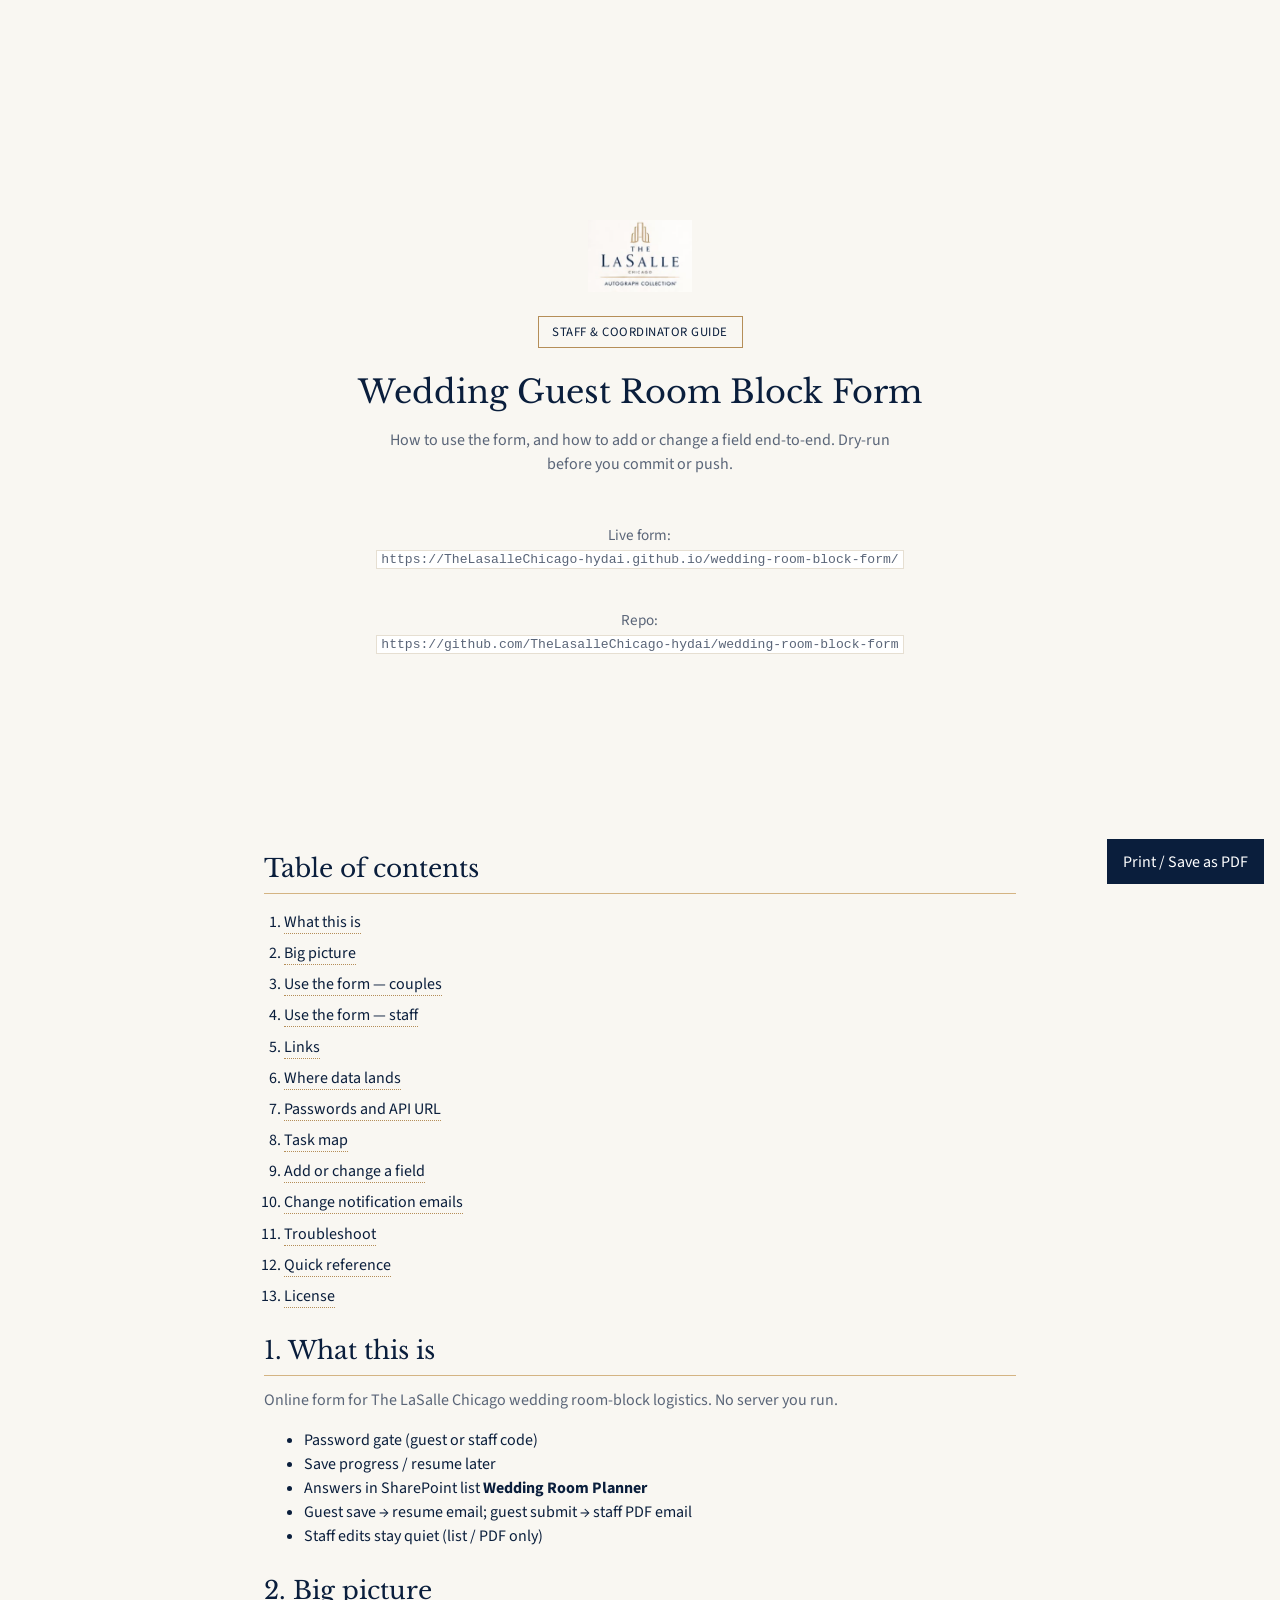
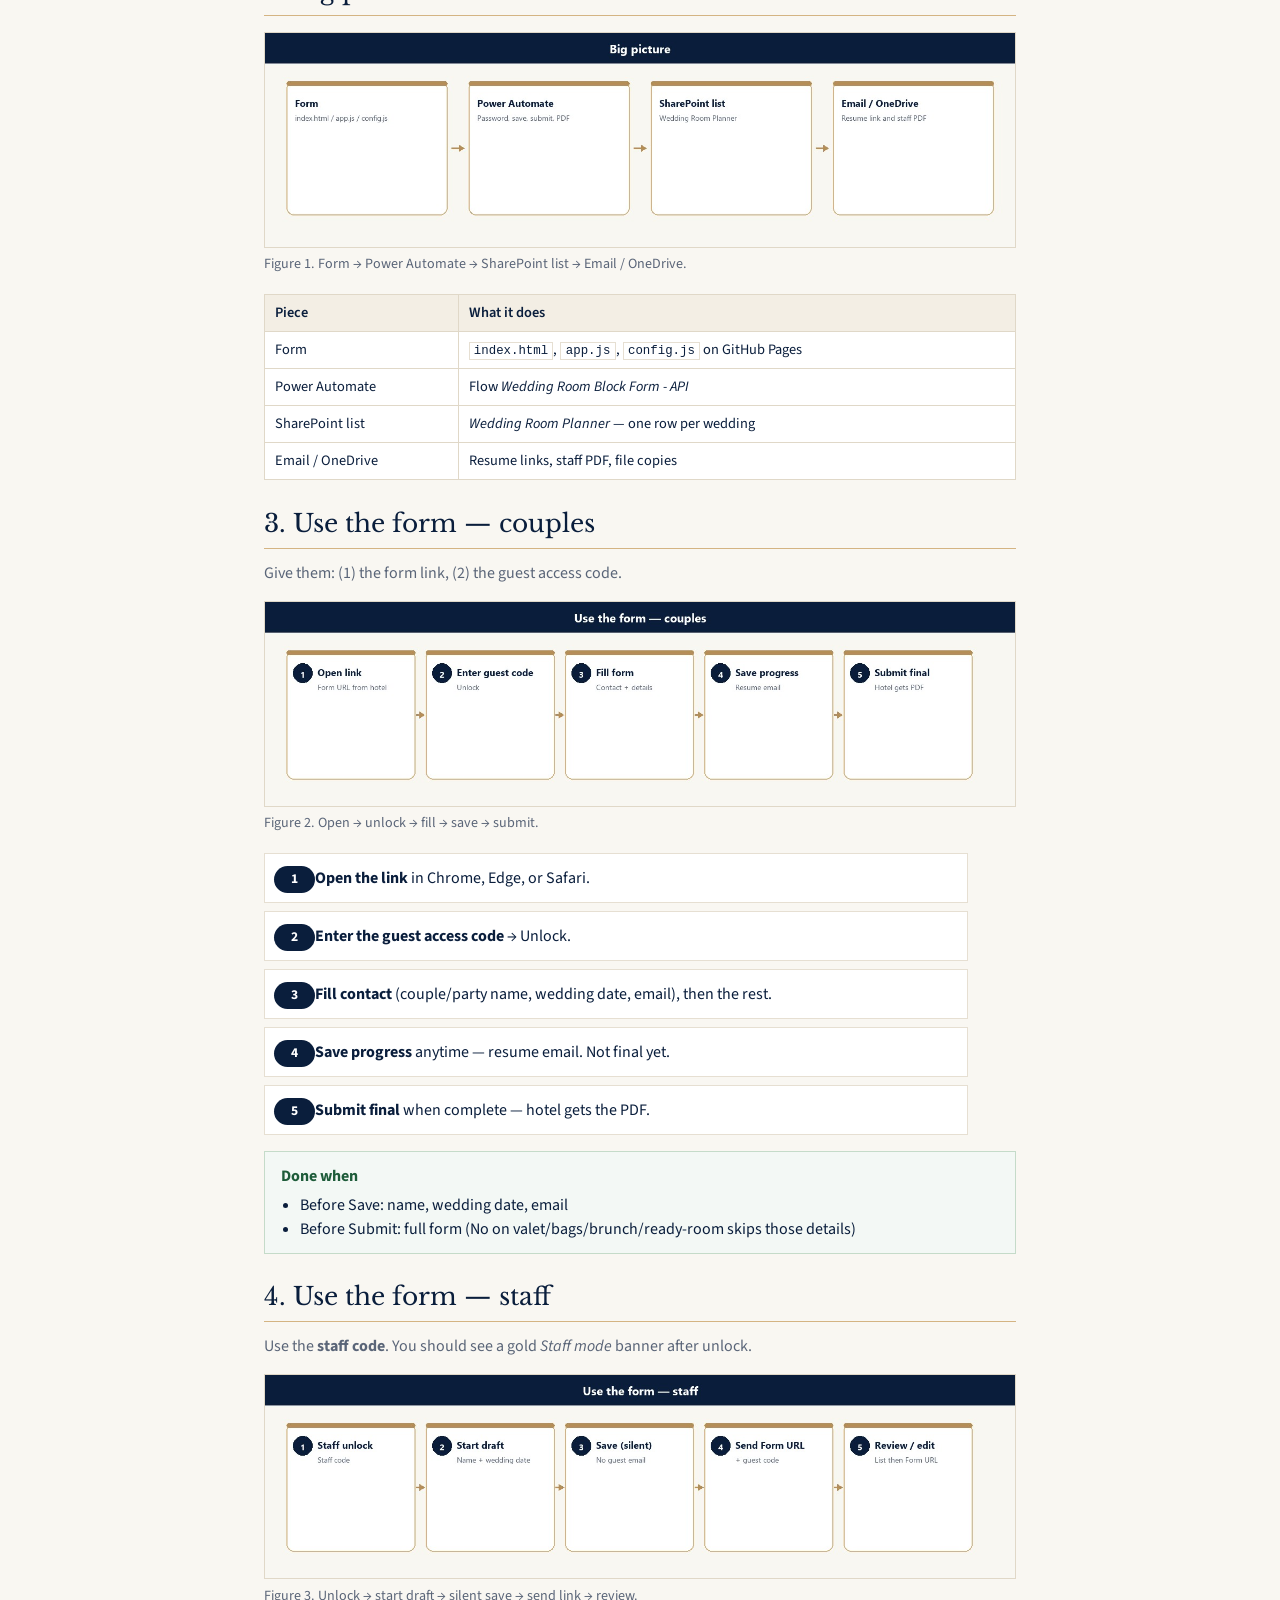
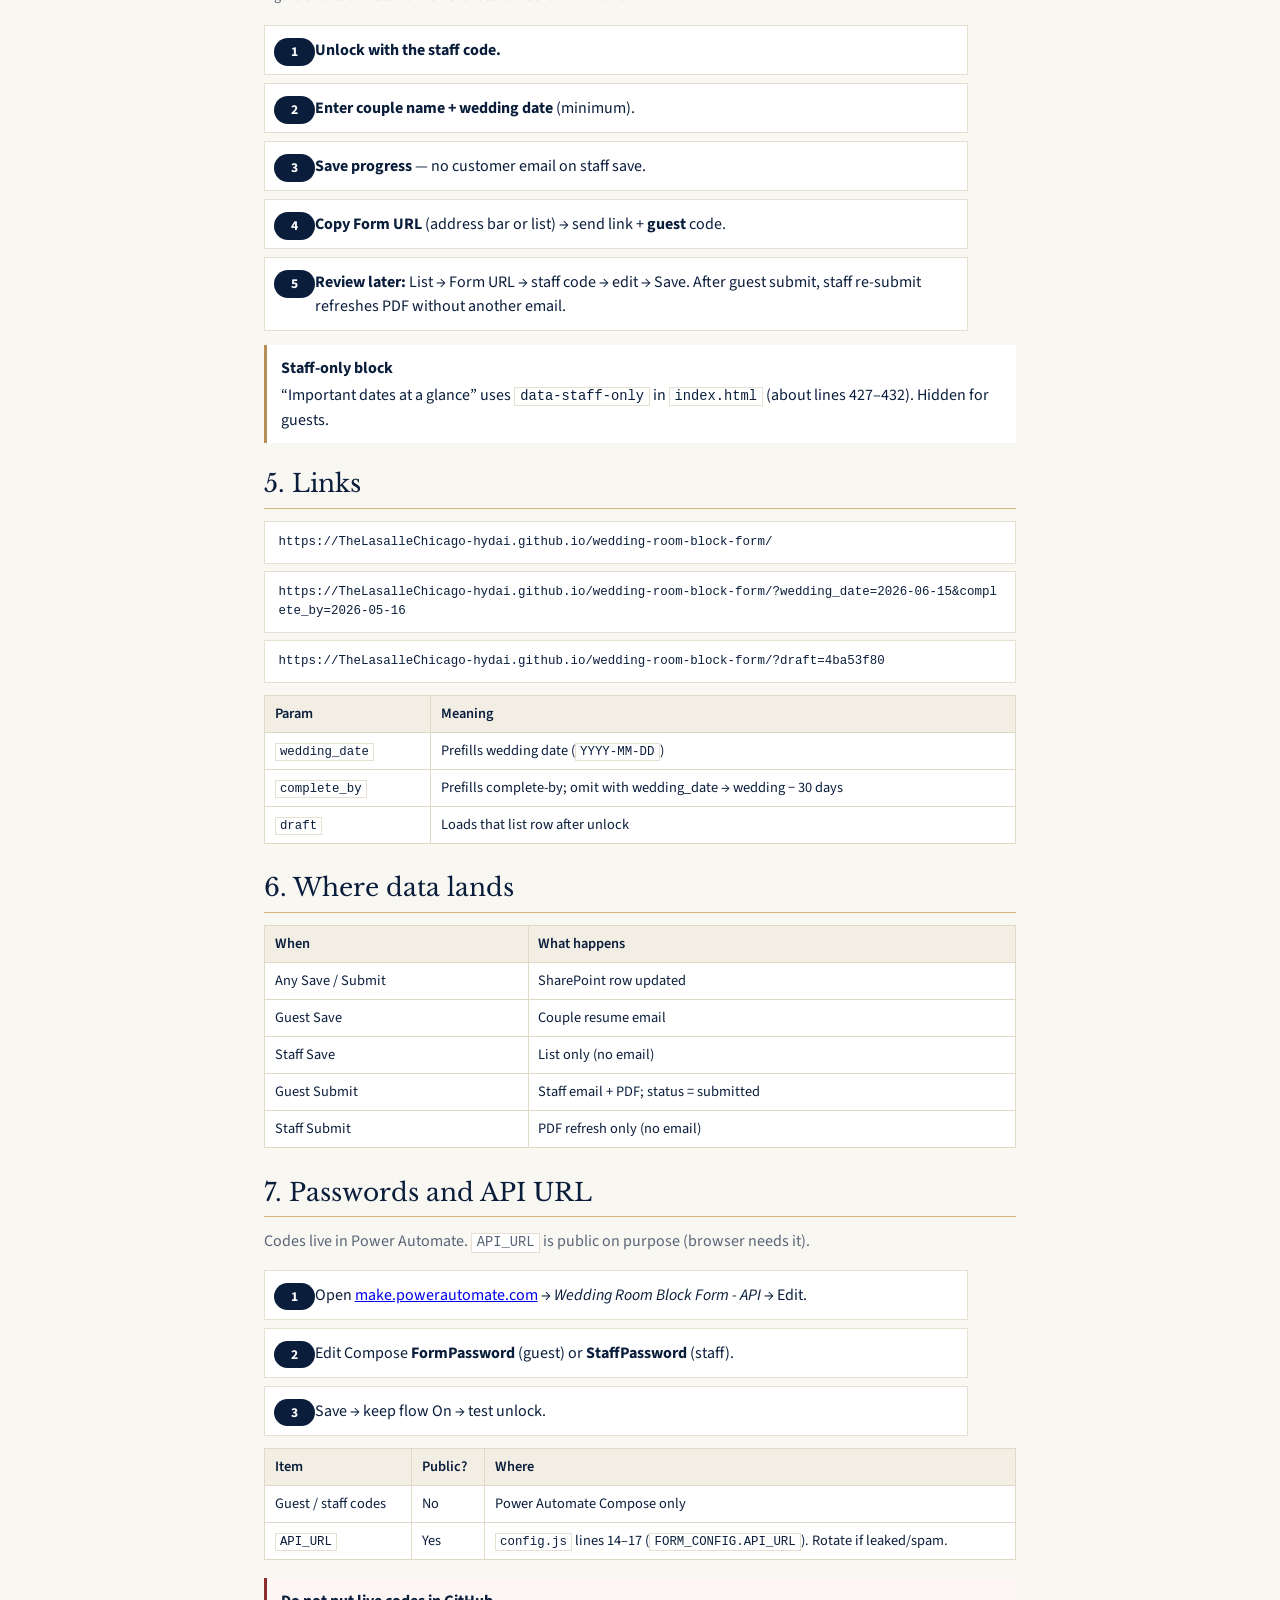
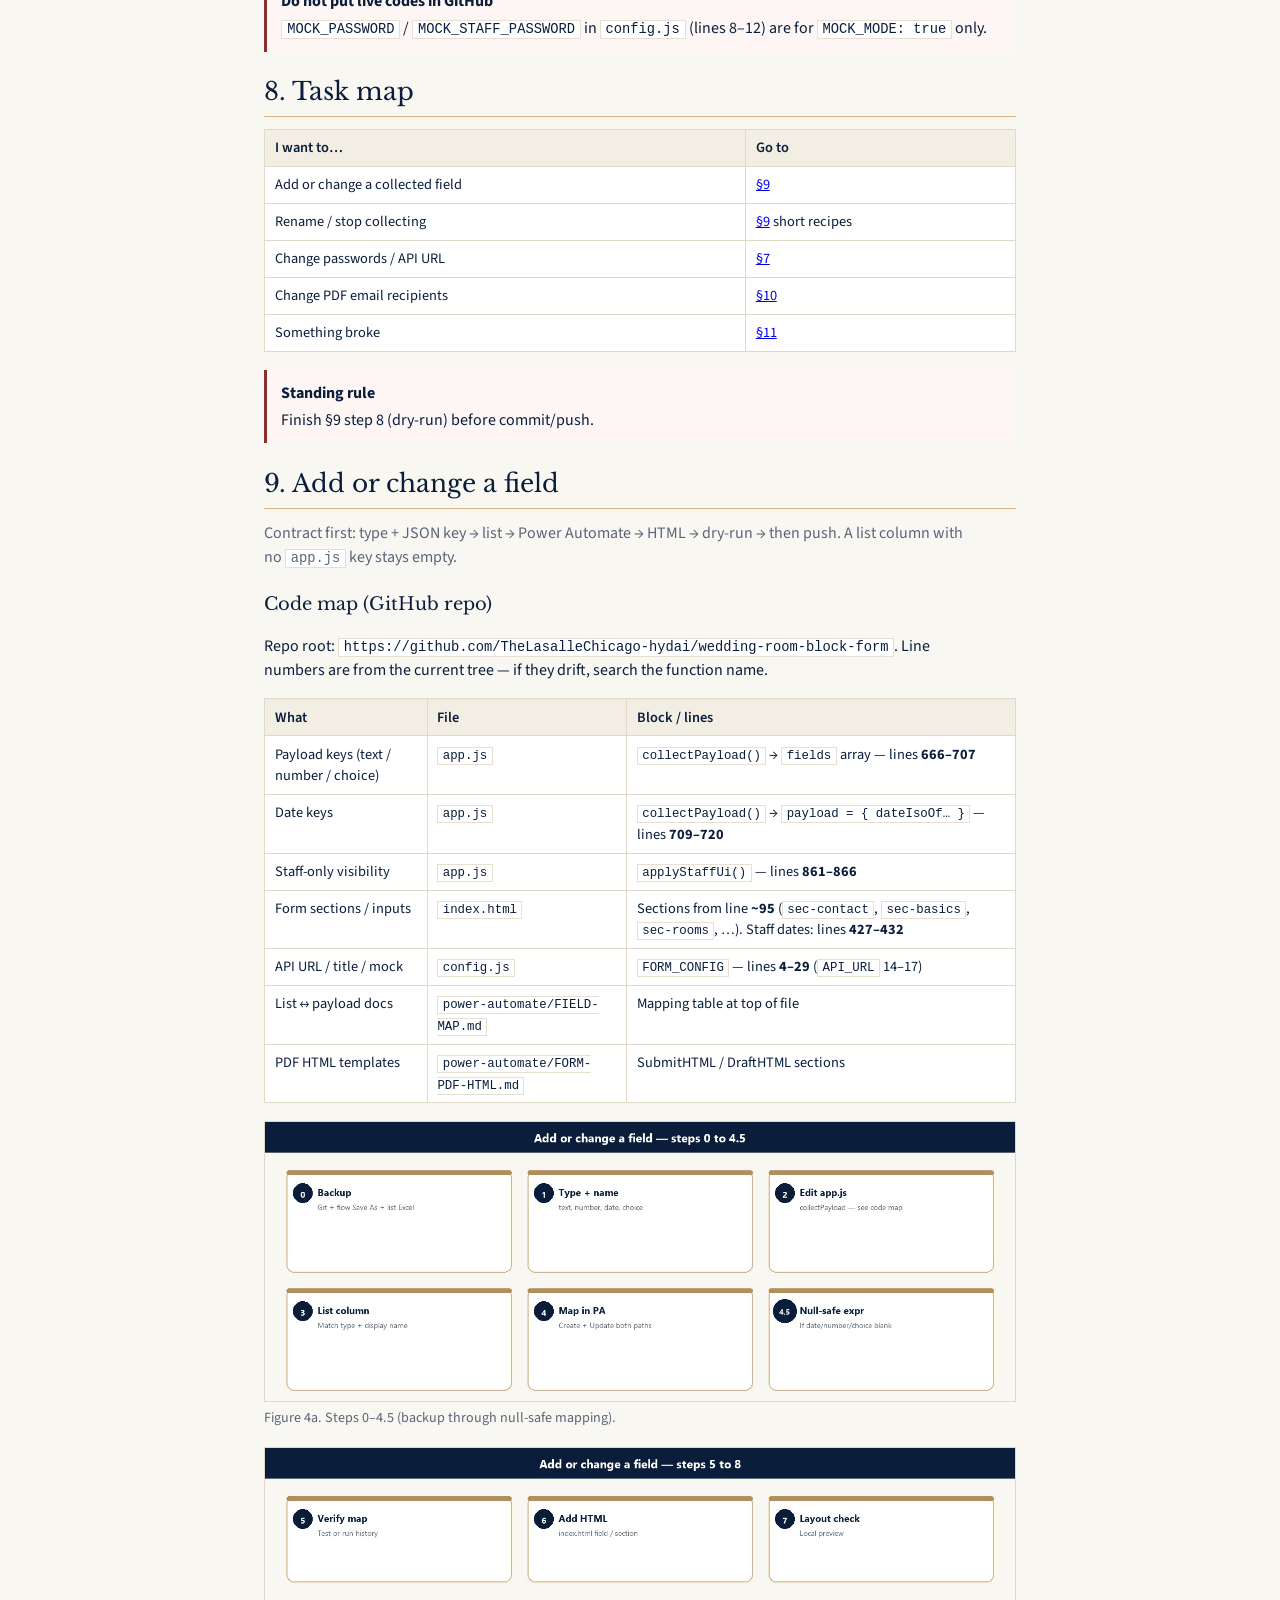
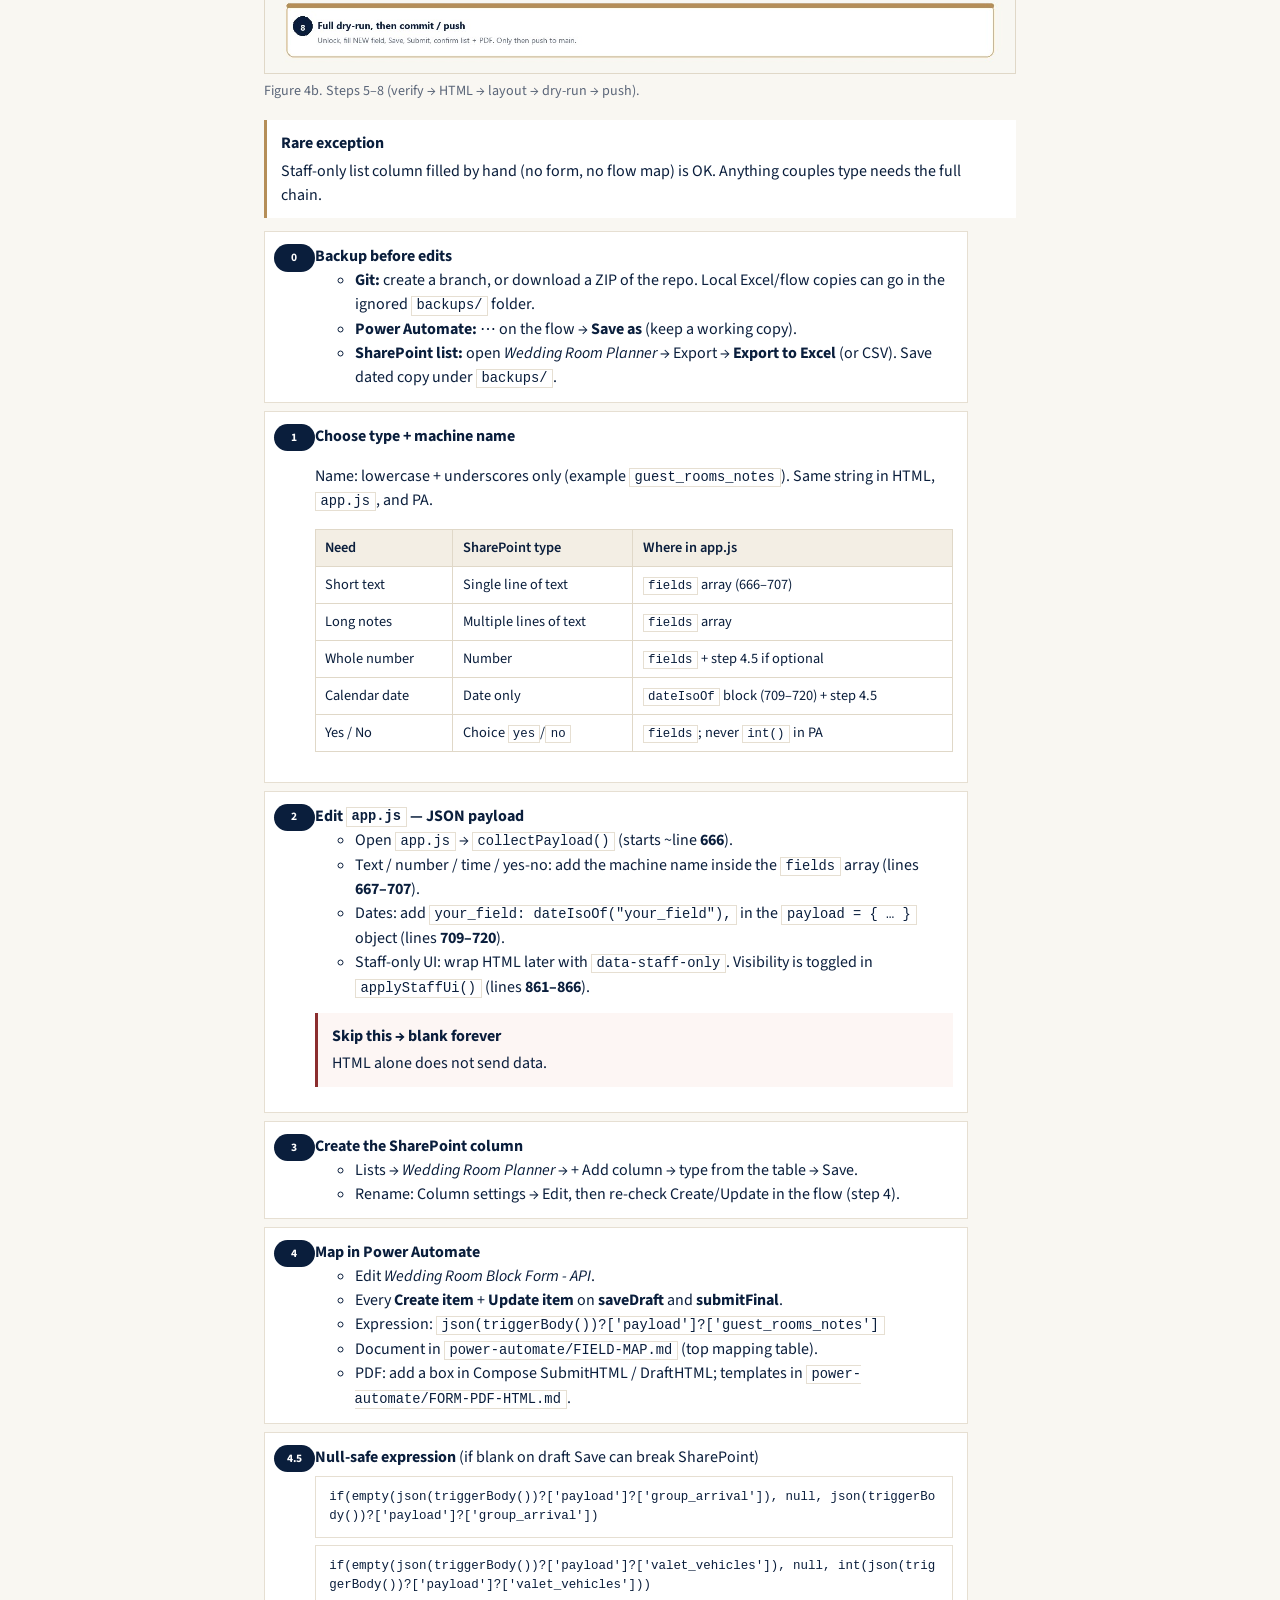
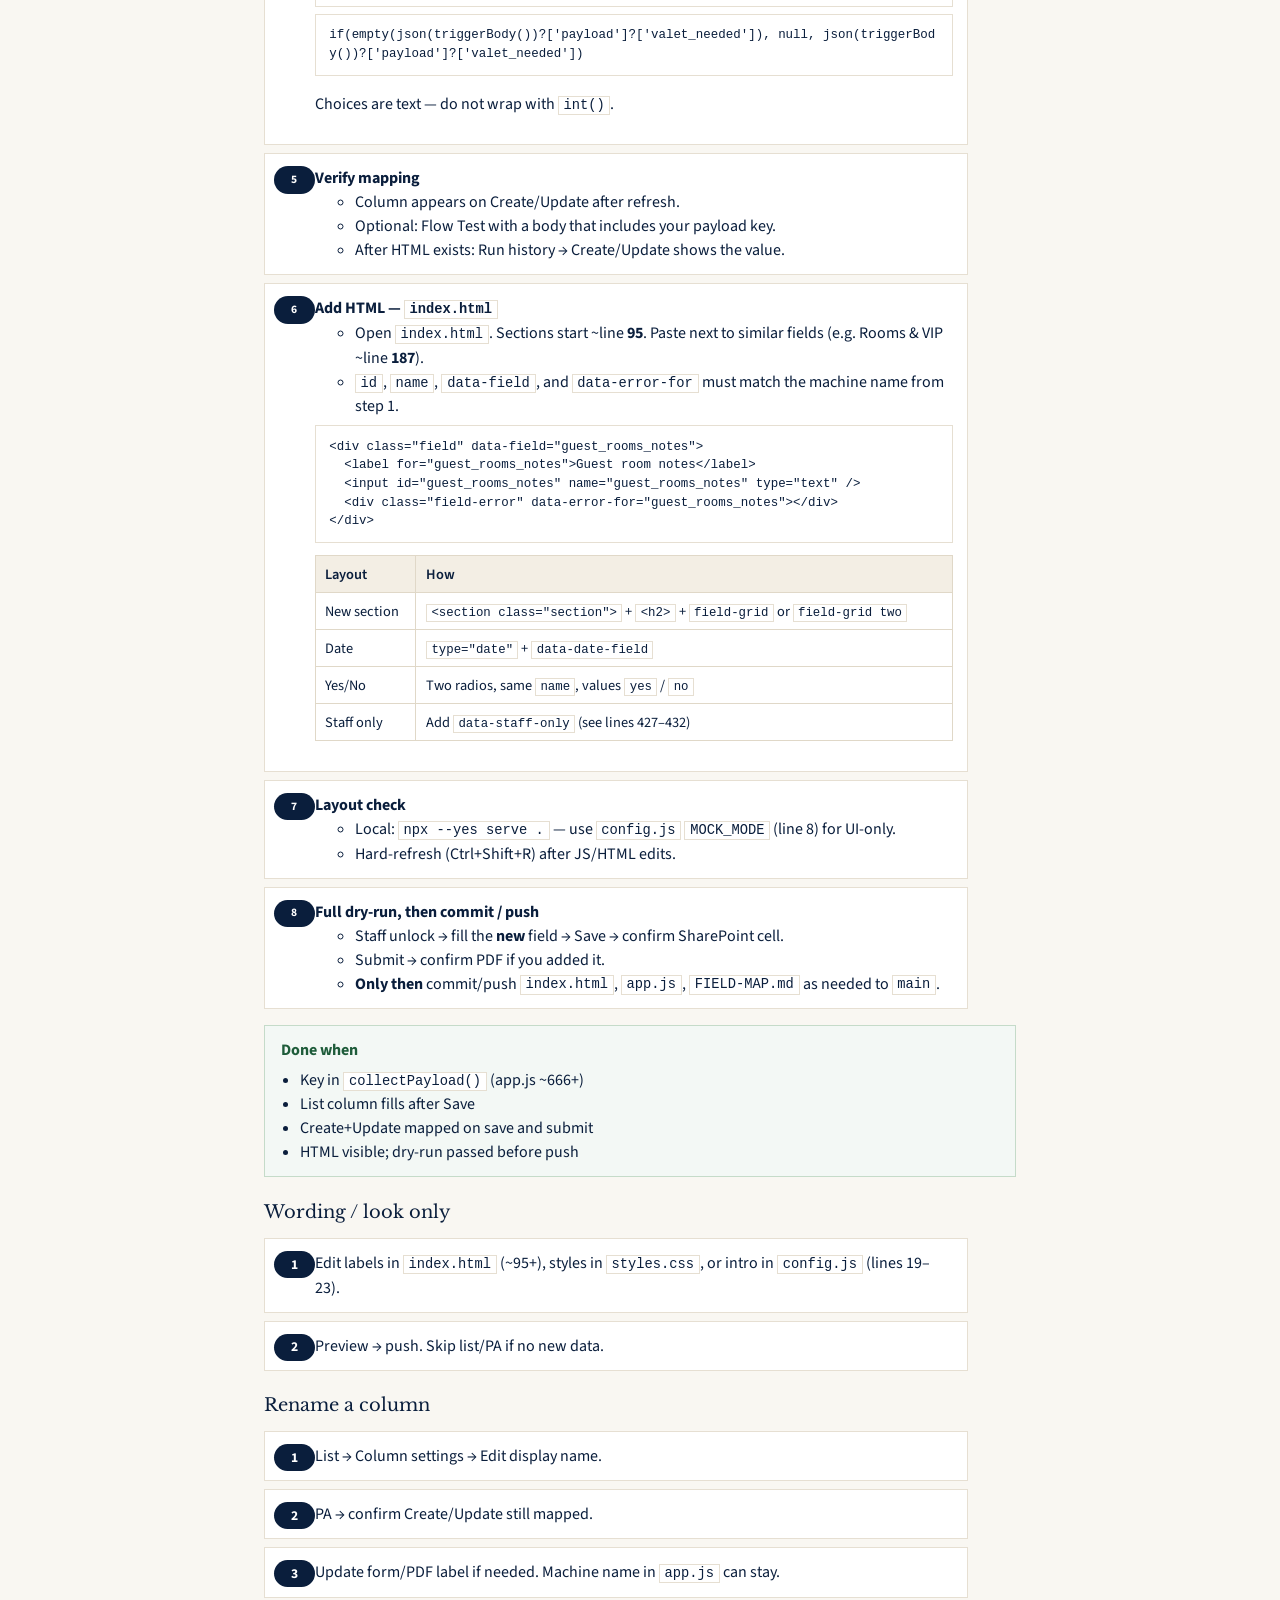
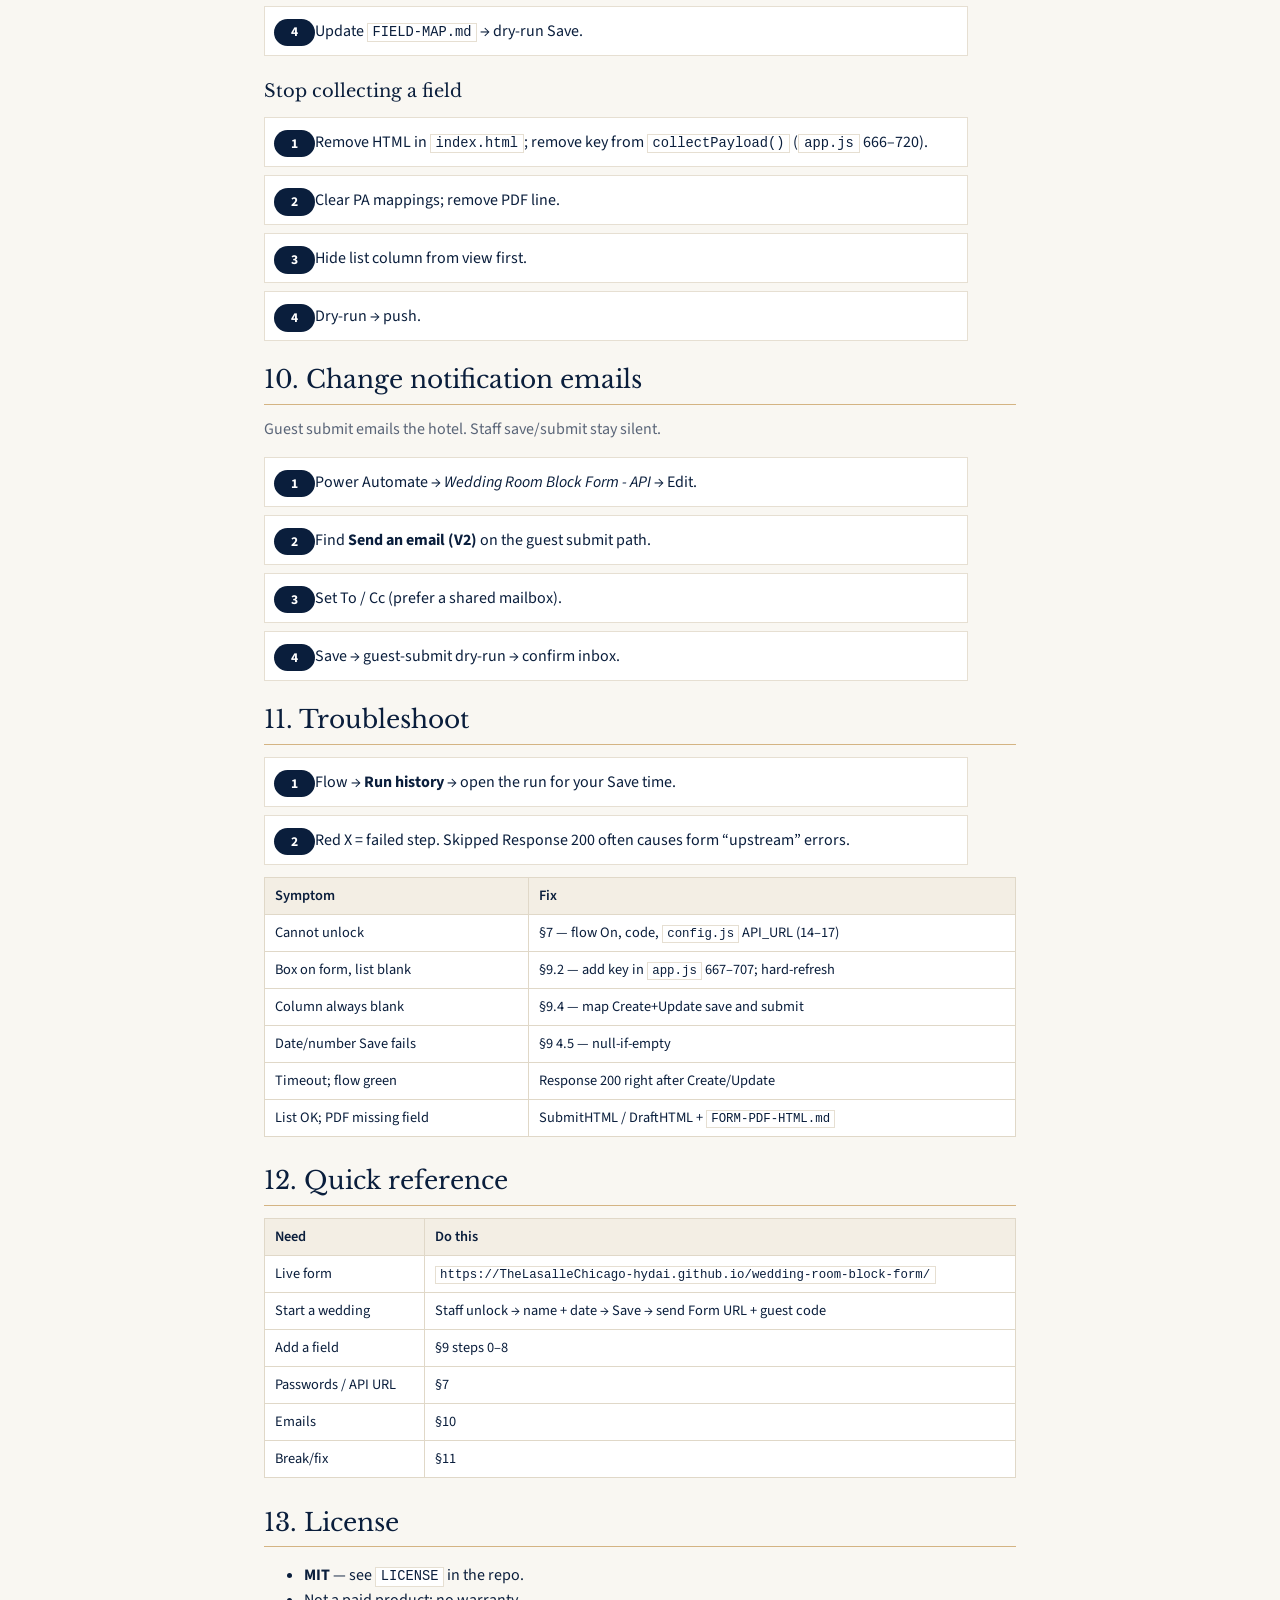
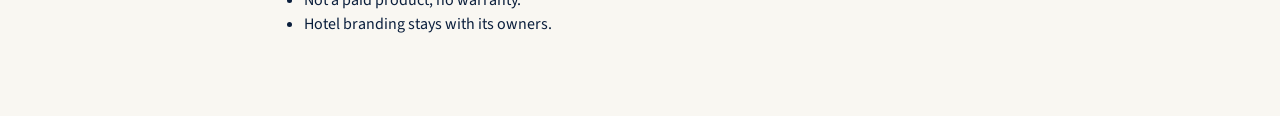
==== commit c6bbf11a: "Polish manual: standard TOC, split field figures, Excel backup, code line map, ignore backups/." ====
--- a/USER-MANUAL.html
+++ b/USER-MANUAL.html
@@ -47,7 +47,7 @@
       font-size: 2rem;
       margin: 0 0 0.75rem;
     }
-    .cover .subtitle { color: var(--muted); margin: 0 0 1.5rem; max-width: 30em; }
+    .cover .subtitle { color: var(--muted); margin: 0 0 1.5rem; max-width: 32em; }
     .cover .meta { margin-top: 1.5rem; font-size: 0.95rem; color: var(--muted); }
     .badge {
       display: inline-block;
@@ -70,8 +70,8 @@
     h3 {
       font-family: var(--serif);
       font-weight: 400;
-      font-size: 1.15rem;
-      margin: 1.4rem 0 0.5rem;
+      font-size: 1.12rem;
+      margin: 1.35rem 0 0.45rem;
       page-break-after: avoid;
     }
     p, li { max-width: 44em; }
@@ -86,7 +86,7 @@
       border-bottom: 1px dotted var(--gold);
     }
     .toc li { margin: 0.45rem 0; }
-    .figure { margin: 1rem 0 1.25rem; page-break-inside: avoid; }
+    .figure { margin: 1rem 0 1.15rem; page-break-inside: avoid; }
     .figure img {
       display: block;
       width: 100%;
@@ -100,14 +100,13 @@
       border-left: 3px solid var(--gold);
       background: #fff;
       padding: 0.7rem 0.9rem;
-      margin: 0.9rem 0;
+      margin: 0.85rem 0;
       page-break-inside: avoid;
     }
     .callout.warn { border-left-color: var(--warn); background: #fdf6f4; }
     .callout.ok { border-left-color: var(--ok); background: #f3f8f5; }
     .callout strong { display: block; margin-bottom: 0.2rem; }
     .steps {
-      counter-reset: step;
       list-style: none;
       padding: 0;
       margin: 0.75rem 0;
@@ -121,28 +120,28 @@
       page-break-inside: avoid;
     }
     .steps > li::before {
-      counter-increment: step;
-      content: counter(step);
+      content: attr(data-n);
       position: absolute;
-      left: 0.65rem;
+      left: 0.55rem;
       top: 0.75rem;
-      min-width: 1.7rem;
+      min-width: 1.85rem;
       height: 1.7rem;
-      padding: 0 0.3rem;
+      padding: 0 0.35rem;
       border-radius: 999px;
       background: var(--navy);
       color: #fff;
       font-weight: 700;
-      font-size: 0.85rem;
+      font-size: 0.72rem;
       display: flex;
       align-items: center;
       justify-content: center;
       line-height: 1;
     }
-    .steps-labeled > li::before {
-      counter-increment: none;
-      content: attr(data-n);
-      font-size: 0.75rem;
+    .steps.auto { counter-reset: step; }
+    .steps.auto > li::before {
+      counter-increment: step;
+      content: counter(step);
+      font-size: 0.85rem;
     }
     .done {
       background: #f3f8f5;
@@ -157,13 +156,13 @@
       width: 100%;
       border-collapse: collapse;
       background: #fff;
-      font-size: 0.92rem;
+      font-size: 0.9rem;
       margin: 0.75rem 0 1.1rem;
       page-break-inside: avoid;
     }
     table.simple th, table.simple td {
       border: 1px solid #e0d8c8;
-      padding: 0.5rem 0.65rem;
+      padding: 0.45rem 0.6rem;
       text-align: left;
       vertical-align: top;
     }
@@ -182,9 +181,9 @@
       border: 1px solid #e6dfd2;
       padding: 0.7rem 0.85rem;
       font-family: Consolas, "Courier New", monospace;
-      font-size: 0.8rem;
+      font-size: 0.78rem;
       page-break-inside: avoid;
-      margin: 0.5rem 0;
+      margin: 0.45rem 0;
     }
     .print-hint {
       position: fixed;
@@ -227,14 +226,17 @@
       <div class="badge">Staff &amp; coordinator guide</div>
       <h1>Wedding Guest Room Block Form</h1>
       <p class="subtitle">
-        Short recipes: how to use the form, and how to add or change a field end-to-end
-        (app.js → list → Power Automate → HTML → dry-run → then push).
+        How to use the form, and how to add or change a field end-to-end.
+        Dry-run before you commit or push.
       </p>
       <p class="meta">
         Live form:<br />
         <span class="mono">https://TheLasalleChicago-hydai.github.io/wedding-room-block-form/</span>
       </p>
-      <p class="meta">Print → Save as PDF for page numbers</p>
+      <p class="meta">
+        Repo:<br />
+        <span class="mono">https://github.com/TheLasalleChicago-hydai/wedding-room-block-form</span>
+      </p>
     </header>
 
     <nav class="toc" id="toc" aria-label="Table of contents">
@@ -242,286 +244,305 @@
       <ol>
         <li><a href="#what-it-is">What this is</a></li>
         <li><a href="#big-picture">Big picture</a></li>
-        <li><a href="#for-couples">Couples: use the form</a></li>
-        <li><a href="#for-staff">Staff: use the form</a></li>
-        <li><a href="#links">Links cheat sheet</a></li>
+        <li><a href="#for-couples">Use the form — couples</a></li>
+        <li><a href="#for-staff">Use the form — staff</a></li>
+        <li><a href="#links">Links</a></li>
         <li><a href="#list-email">Where data lands</a></li>
-        <li><a href="#passwords">Passwords &amp; API URL</a></li>
+        <li><a href="#passwords">Passwords and API URL</a></li>
         <li><a href="#edit">Task map</a></li>
-        <li><a href="#add-field">HOW-TO: Add or change a field</a></li>
-        <li><a href="#emails">HOW-TO: Change notification emails</a></li>
+        <li><a href="#add-field">Add or change a field</a></li>
+        <li><a href="#emails">Change notification emails</a></li>
         <li><a href="#troubleshoot">Troubleshoot</a></li>
         <li><a href="#quick-ref">Quick reference</a></li>
         <li><a href="#license">License</a></li>
       </ol>
     </nav>
 
-    <!-- 1 -->
     <section class="chapter" id="what-it-is">
       <h2>1. What this is</h2>
       <p class="lead">Online form for The LaSalle Chicago wedding room-block logistics. No server you run.</p>
       <ul>
-        <li>Password gate (guest code or staff code)</li>
+        <li>Password gate (guest or staff code)</li>
         <li>Save progress / resume later</li>
-        <li>Answers stored in SharePoint list <strong>Wedding Room Planner</strong></li>
+        <li>Answers in SharePoint list <strong>Wedding Room Planner</strong></li>
         <li>Guest save → resume email; guest submit → staff PDF email</li>
-        <li>Staff edits stay quiet (list/PDF only)</li>
+        <li>Staff edits stay quiet (list / PDF only)</li>
       </ul>
     </section>
 
-    <!-- 2 -->
     <section class="chapter" id="big-picture">
       <h2>2. Big picture</h2>
       <figure class="figure">
-        <img src="assets/manual/manual-overview.jpg" alt="Form to Power Automate to SharePoint list to Email" />
-        <figcaption>Figure 1. Form (GitHub Pages) → Power Automate → SharePoint list → Email / OneDrive.</figcaption>
+        <img src="assets/manual/manual-overview.jpg" alt="Form to Power Automate to SharePoint list to Email" width="1400" height="400" />
+        <figcaption>Figure 1. Form → Power Automate → SharePoint list → Email / OneDrive.</figcaption>
       </figure>
       <table class="simple">
         <thead><tr><th>Piece</th><th>What it does</th></tr></thead>
         <tbody>
           <tr><td>Form</td><td><code>index.html</code>, <code>app.js</code>, <code>config.js</code> on GitHub Pages</td></tr>
-          <tr><td>Power Automate</td><td>Flow <em>Wedding Room Block Form - API</em> — unlock, save, submit, PDF</td></tr>
+          <tr><td>Power Automate</td><td>Flow <em>Wedding Room Block Form - API</em></td></tr>
           <tr><td>SharePoint list</td><td><em>Wedding Room Planner</em> — one row per wedding</td></tr>
-          <tr><td>Email / OneDrive</td><td>Resume links, staff PDF alerts, file copies</td></tr>
-        </tbody>
-      </table>
-    </section>
-
-    <!-- 3 -->
+          <tr><td>Email / OneDrive</td><td>Resume links, staff PDF, file copies</td></tr>
+        </tbody>
+      </table>
+    </section>
+
     <section class="chapter" id="for-couples">
-      <h2>3. Couples: use the form</h2>
+      <h2>3. Use the form — couples</h2>
       <p class="lead">Give them: (1) the form link, (2) the guest access code.</p>
       <figure class="figure">
-        <img src="assets/manual/manual-guest-flow.jpg" alt="Five couple steps" />
+        <img src="assets/manual/manual-guest-flow.jpg" alt="Five couple steps" width="1400" height="380" />
         <figcaption>Figure 2. Open → unlock → fill → save → submit.</figcaption>
       </figure>
-      <ol class="steps">
+      <ol class="steps auto">
         <li><strong>Open the link</strong> in Chrome, Edge, or Safari.</li>
         <li><strong>Enter the guest access code</strong> → Unlock.</li>
-        <li><strong>Fill contact</strong> (couple/party name, wedding date, email) then the rest.</li>
-        <li><strong>Save progress</strong> anytime — they get a resume email. Not final yet.</li>
-        <li><strong>Submit final</strong> when complete — thank-you screen; hotel gets the PDF.</li>
+        <li><strong>Fill contact</strong> (couple/party name, wedding date, email), then the rest.</li>
+        <li><strong>Save progress</strong> anytime — resume email. Not final yet.</li>
+        <li><strong>Submit final</strong> when complete — hotel gets the PDF.</li>
       </ol>
       <div class="done">
         <strong>Done when</strong>
         <ul>
-          <li>Before Save: name, wedding date, email filled</li>
+          <li>Before Save: name, wedding date, email</li>
           <li>Before Submit: full form (No on valet/bags/brunch/ready-room skips those details)</li>
         </ul>
       </div>
     </section>
 
-    <!-- 4 -->
     <section class="chapter" id="for-staff">
-      <h2>4. Staff: use the form</h2>
-      <p class="lead">Use the <strong>staff code</strong>. After unlock you should see a gold <em>Staff mode</em> banner.</p>
+      <h2>4. Use the form — staff</h2>
+      <p class="lead">Use the <strong>staff code</strong>. You should see a gold <em>Staff mode</em> banner after unlock.</p>
       <figure class="figure">
-        <img src="assets/manual/manual-staff-flow.jpg" alt="Five staff steps" />
+        <img src="assets/manual/manual-staff-flow.jpg" alt="Five staff steps" width="1400" height="380" />
         <figcaption>Figure 3. Unlock → start draft → silent save → send link → review.</figcaption>
       </figure>
-      <ol class="steps">
+      <ol class="steps auto">
         <li><strong>Unlock with the staff code.</strong></li>
         <li><strong>Enter couple name + wedding date</strong> (minimum).</li>
         <li><strong>Save progress</strong> — no customer email on staff save.</li>
-        <li><strong>Copy Form URL</strong> from the address bar or the SharePoint list → send link + <strong>guest</strong> code to the couple.</li>
+        <li><strong>Copy Form URL</strong> (address bar or list) → send link + <strong>guest</strong> code.</li>
         <li><strong>Review later:</strong> List → Form URL → staff code → edit → Save. After guest submit, staff re-submit refreshes PDF without another email.</li>
       </ol>
       <div class="callout">
         <strong>Staff-only block</strong>
-        “Important dates at a glance” is hidden from guests (<code>data-staff-only</code>).
+        “Important dates at a glance” uses <code>data-staff-only</code> in <code>index.html</code> (about lines 427–432). Hidden for guests.
       </div>
     </section>
 
-    <!-- 5 -->
     <section class="chapter" id="links">
-      <h2>5. Links cheat sheet</h2>
-      <p>Base:</p>
+      <h2>5. Links</h2>
       <pre class="url">https://TheLasalleChicago-hydai.github.io/wedding-room-block-form/</pre>
-      <p>New couple (prefill dates):</p>
       <pre class="url">https://TheLasalleChicago-hydai.github.io/wedding-room-block-form/?wedding_date=2026-06-15&amp;complete_by=2026-05-16</pre>
-      <p>Existing draft:</p>
       <pre class="url">https://TheLasalleChicago-hydai.github.io/wedding-room-block-form/?draft=4ba53f80</pre>
       <table class="simple">
         <thead><tr><th>Param</th><th>Meaning</th></tr></thead>
         <tbody>
           <tr><td><code>wedding_date</code></td><td>Prefills wedding date (<code>YYYY-MM-DD</code>)</td></tr>
-          <tr><td><code>complete_by</code></td><td>Prefills complete-by; if omitted with wedding_date → wedding − 30 days</td></tr>
+          <tr><td><code>complete_by</code></td><td>Prefills complete-by; omit with wedding_date → wedding − 30 days</td></tr>
           <tr><td><code>draft</code></td><td>Loads that list row after unlock</td></tr>
         </tbody>
       </table>
     </section>
 
-    <!-- 6 -->
     <section class="chapter" id="list-email">
       <h2>6. Where data lands</h2>
       <table class="simple">
         <thead><tr><th>When</th><th>What happens</th></tr></thead>
         <tbody>
-          <tr><td>Any Save / Submit</td><td>SharePoint row updated (Draft ID, Form URL, Status, mapped columns, FormPayload JSON)</td></tr>
-          <tr><td>Guest Save</td><td>Couple gets resume email</td></tr>
+          <tr><td>Any Save / Submit</td><td>SharePoint row updated</td></tr>
+          <tr><td>Guest Save</td><td>Couple resume email</td></tr>
           <tr><td>Staff Save</td><td>List only (no email)</td></tr>
-          <tr><td>Guest Submit</td><td>Staff Outlook alert + PDF; status = submitted</td></tr>
-          <tr><td>Staff Submit</td><td>PDF/file refresh only (no email)</td></tr>
-        </tbody>
-      </table>
-    </section>
-
-    <!-- 7 -->
+          <tr><td>Guest Submit</td><td>Staff email + PDF; status = submitted</td></tr>
+          <tr><td>Staff Submit</td><td>PDF refresh only (no email)</td></tr>
+        </tbody>
+      </table>
+    </section>
+
     <section class="chapter" id="passwords">
-      <h2>7. Passwords &amp; API URL</h2>
-      <p class="lead">Guest/staff codes live in Power Automate only. The public <code>API_URL</code> is required for the form to talk to the flow.</p>
-
-      <h3>Change a code</h3>
-      <ol class="steps">
-        <li>Open <a href="https://make.powerautomate.com">make.powerautomate.com</a> → <strong>Wedding Room Block Form - API</strong> → Edit.</li>
+      <h2>7. Passwords and API URL</h2>
+      <p class="lead">Codes live in Power Automate. <code>API_URL</code> is public on purpose (browser needs it).</p>
+      <ol class="steps auto">
+        <li>Open <a href="https://make.powerautomate.com">make.powerautomate.com</a> → <em>Wedding Room Block Form - API</em> → Edit.</li>
         <li>Edit Compose <strong>FormPassword</strong> (guest) or <strong>StaffPassword</strong> (staff).</li>
-        <li>Save → keep flow On → test unlock on the live form.</li>
-      </ol>
-
-      <table class="simple">
-        <thead><tr><th>Secret</th><th>Public?</th><th>Notes</th></tr></thead>
+        <li>Save → keep flow On → test unlock.</li>
+      </ol>
+      <table class="simple">
+        <thead><tr><th>Item</th><th>Public?</th><th>Where</th></tr></thead>
         <tbody>
           <tr><td>Guest / staff codes</td><td>No</td><td>Power Automate Compose only</td></tr>
-          <tr><td><code>API_URL</code> in <code>config.js</code></td><td>Yes</td><td>Needed by the browser. Includes a <code>sig=</code> token. Anyone with the URL can call the flow; unlock still needs a code. Rotate if leaked/spam.</td></tr>
-        </tbody>
-      </table>
-
-      <h3>Rotate API URL</h3>
-      <ol class="steps">
-        <li>Copy new HTTP POST URL from the flow trigger.</li>
-        <li>Paste into <code>config.js</code> → <code>API_URL</code>.</li>
-        <li>Commit/push → hard-refresh form → test unlock.</li>
-      </ol>
+          <tr><td><code>API_URL</code></td><td>Yes</td><td><code>config.js</code> lines 14–17 (<code>FORM_CONFIG.API_URL</code>). Rotate if leaked/spam.</td></tr>
+        </tbody>
+      </table>
       <div class="callout warn">
-        <strong>Never put live codes in GitHub</strong>
-        <code>MOCK_PASSWORD</code> / <code>MOCK_STAFF_PASSWORD</code> are for <code>MOCK_MODE: true</code> only.
+        <strong>Do not put live codes in GitHub</strong>
+        <code>MOCK_PASSWORD</code> / <code>MOCK_STAFF_PASSWORD</code> in <code>config.js</code> (lines 8–12) are for <code>MOCK_MODE: true</code> only.
       </div>
     </section>
 
-    <!-- 8 -->
     <section class="chapter" id="edit">
       <h2>8. Task map</h2>
       <table class="simple">
         <thead><tr><th>I want to…</th><th>Go to</th></tr></thead>
         <tbody>
-          <tr><td>Add / change a collected field</td><td><a href="#add-field">§9</a> — full chain</td></tr>
-          <tr><td>Rename a column / stop collecting</td><td><a href="#add-field">§9</a> short recipes</td></tr>
+          <tr><td>Add or change a collected field</td><td><a href="#add-field">§9</a></td></tr>
+          <tr><td>Rename / stop collecting</td><td><a href="#add-field">§9</a> short recipes</td></tr>
           <tr><td>Change passwords / API URL</td><td><a href="#passwords">§7</a></td></tr>
-          <tr><td>Change who gets PDF emails</td><td><a href="#emails">§10</a></td></tr>
+          <tr><td>Change PDF email recipients</td><td><a href="#emails">§10</a></td></tr>
           <tr><td>Something broke</td><td><a href="#troubleshoot">§11</a></td></tr>
-          <tr><td>Wording / CSS only (no new data)</td><td><a href="#add-field">§9</a> “Wording only”</td></tr>
         </tbody>
       </table>
       <div class="callout warn">
         <strong>Standing rule</strong>
-        Dry-run (step 8) before commit/push. Never push untested field changes.
+        Finish §9 step 8 (dry-run) before commit/push.
       </div>
     </section>
 
-    <!-- 9 -->
     <section class="chapter" id="add-field">
-      <h2>9. HOW-TO: Add or change a field</h2>
+      <h2>9. Add or change a field</h2>
       <p class="lead">
         Contract first: type + JSON key → list → Power Automate → HTML → dry-run → then push.
-        A list column with no <code>app.js</code> key stays empty forever.
+        A list column with no <code>app.js</code> key stays empty.
       </p>
 
+      <h3>Code map (GitHub repo)</h3>
+      <p>Repo root: <span class="mono">https://github.com/TheLasalleChicago-hydai/wedding-room-block-form</span>. Line numbers are from the current tree — if they drift, search the function name.</p>
+      <table class="simple">
+        <thead><tr><th>What</th><th>File</th><th>Block / lines</th></tr></thead>
+        <tbody>
+          <tr>
+            <td>Payload keys (text / number / choice)</td>
+            <td><code>app.js</code></td>
+            <td><code>collectPayload()</code> → <code>fields</code> array — lines <strong>666–707</strong></td>
+          </tr>
+          <tr>
+            <td>Date keys</td>
+            <td><code>app.js</code></td>
+            <td><code>collectPayload()</code> → <code>payload = { dateIsoOf… }</code> — lines <strong>709–720</strong></td>
+          </tr>
+          <tr>
+            <td>Staff-only visibility</td>
+            <td><code>app.js</code></td>
+            <td><code>applyStaffUi()</code> — lines <strong>861–866</strong></td>
+          </tr>
+          <tr>
+            <td>Form sections / inputs</td>
+            <td><code>index.html</code></td>
+            <td>Sections from line <strong>~95</strong> (<code>sec-contact</code>, <code>sec-basics</code>, <code>sec-rooms</code>, …). Staff dates: lines <strong>427–432</strong></td>
+          </tr>
+          <tr>
+            <td>API URL / title / mock</td>
+            <td><code>config.js</code></td>
+            <td><code>FORM_CONFIG</code> — lines <strong>4–29</strong> (<code>API_URL</code> 14–17)</td>
+          </tr>
+          <tr>
+            <td>List ↔ payload docs</td>
+            <td><code>power-automate/FIELD-MAP.md</code></td>
+            <td>Mapping table at top of file</td>
+          </tr>
+          <tr>
+            <td>PDF HTML templates</td>
+            <td><code>power-automate/FORM-PDF-HTML.md</code></td>
+            <td>SubmitHTML / DraftHTML sections</td>
+          </tr>
+        </tbody>
+      </table>
+
       <figure class="figure">
-        <img src="assets/manual/manual-list-pa-flow.jpg" alt="Steps 0 through 8 for adding a field" />
-        <figcaption>Figure 4. Steps 0–8. Caption matches the steps below.</figcaption>
+        <img src="assets/manual/manual-field-flow-a.jpg" alt="Steps 0 through 4.5" width="1400" height="520" />
+        <figcaption>Figure 4a. Steps 0–4.5 (backup through null-safe mapping).</figcaption>
+      </figure>
+      <figure class="figure">
+        <img src="assets/manual/manual-field-flow-b.jpg" alt="Steps 5 through 8" width="1400" height="420" />
+        <figcaption>Figure 4b. Steps 5–8 (verify → HTML → layout → dry-run → push).</figcaption>
       </figure>
 
       <div class="callout">
         <strong>Rare exception</strong>
-        A staff-only list column filled by hand (no form, no flow map) is allowed. Everything couples type needs the full chain.
+        Staff-only list column filled by hand (no form, no flow map) is OK. Anything couples type needs the full chain.
       </div>
 
-      <ol class="steps steps-labeled">
+      <ol class="steps">
         <li data-n="0">
-          <strong>BACKUP before edits</strong>
-          <ul>
-            <li>Git: create a branch, or download a ZIP of the repo.</li>
-            <li>Power Automate: ⋯ on the flow → <strong>Save as</strong> (keep a copy before changing Create/Update).</li>
+          <strong>Backup before edits</strong>
+          <ul>
+            <li><strong>Git:</strong> create a branch, or download a ZIP of the repo. Local Excel/flow copies can go in the ignored <code>backups/</code> folder.</li>
+            <li><strong>Power Automate:</strong> ⋯ on the flow → <strong>Save as</strong> (keep a working copy).</li>
+            <li><strong>SharePoint list:</strong> open <em>Wedding Room Planner</em> → Export → <strong>Export to Excel</strong> (or CSV). Save dated copy under <code>backups/</code>.</li>
           </ul>
         </li>
 
         <li data-n="1">
-          <strong>Choose data type + machine name</strong>
-          <p>Machine name: lowercase + underscores only (example <code>guest_rooms_notes</code>). Same string everywhere.</p>
+          <strong>Choose type + machine name</strong>
+          <p>Name: lowercase + underscores only (example <code>guest_rooms_notes</code>). Same string in HTML, <code>app.js</code>, and PA.</p>
           <table class="simple">
-            <thead><tr><th>Form need</th><th>SharePoint type</th><th>Payload tip</th></tr></thead>
+            <thead><tr><th>Need</th><th>SharePoint type</th><th>Where in app.js</th></tr></thead>
             <tbody>
-              <tr><td>Short text</td><td>Single line of text</td><td>Add to <code>fields</code> array in <code>collectPayload()</code></td></tr>
-              <tr><td>Long notes</td><td>Multiple lines of text</td><td>Same</td></tr>
-              <tr><td>Whole number</td><td>Number</td><td>Same + null-safe if optional (4.5)</td></tr>
-              <tr><td>Calendar date</td><td>Date and time (Date only)</td><td>Use <code>dateIsoOf("name")</code> + null-safe (4.5)</td></tr>
-              <tr><td>Yes / No</td><td>Choice (<code>yes</code> / <code>no</code>)</td><td>Radios; never <code>int()</code> in PA</td></tr>
+              <tr><td>Short text</td><td>Single line of text</td><td><code>fields</code> array (666–707)</td></tr>
+              <tr><td>Long notes</td><td>Multiple lines of text</td><td><code>fields</code> array</td></tr>
+              <tr><td>Whole number</td><td>Number</td><td><code>fields</code> + step 4.5 if optional</td></tr>
+              <tr><td>Calendar date</td><td>Date only</td><td><code>dateIsoOf</code> block (709–720) + step 4.5</td></tr>
+              <tr><td>Yes / No</td><td>Choice <code>yes</code>/<code>no</code></td><td><code>fields</code>; never <code>int()</code> in PA</td></tr>
             </tbody>
           </table>
         </li>
 
         <li data-n="2">
-          <strong>Edit <code>app.js</code> (JSON payload)</strong>
-          <ol>
-            <li>Open <code>app.js</code> → function <code>collectPayload()</code>.</li>
-            <li>Text / number / time / yes-no: add the machine name to the <code>fields</code> array.</li>
-            <li>Dates: also add <code>your_field: dateIsoOf("your_field"),</code> in the <code>payload = { … }</code> object.</li>
-            <li>Staff-only UI: wrap the HTML later in <code>data-staff-only</code> (step 6). <code>applyStaffUi()</code> already hides those until staff unlock.</li>
-            <li>Optional required: add validation in the same file’s error object (pattern like <code>couple_name</code>).</li>
-          </ol>
+          <strong>Edit <code>app.js</code> — JSON payload</strong>
+          <ul>
+            <li>Open <code>app.js</code> → <code>collectPayload()</code> (starts ~line <strong>666</strong>).</li>
+            <li>Text / number / time / yes-no: add the machine name inside the <code>fields</code> array (lines <strong>667–707</strong>).</li>
+            <li>Dates: add <code>your_field: dateIsoOf("your_field"),</code> in the <code>payload = { … }</code> object (lines <strong>709–720</strong>).</li>
+            <li>Staff-only UI: wrap HTML later with <code>data-staff-only</code>. Visibility is toggled in <code>applyStaffUi()</code> (lines <strong>861–866</strong>).</li>
+          </ul>
           <div class="callout warn">
             <strong>Skip this → blank forever</strong>
-            HTML alone does not send data. Power Automate cannot invent a missing payload key.
+            HTML alone does not send data.
           </div>
         </li>
 
         <li data-n="3">
           <strong>Create the SharePoint column</strong>
-          <ol>
-            <li>Microsoft Lists → <strong>Wedding Room Planner</strong>.</li>
-            <li>+ Add column → type from the table above → clear display name → Save.</li>
-            <li>Rename later: Column settings → Edit. Then re-check Create/Update in the flow (step 4).</li>
-          </ol>
+          <ul>
+            <li>Lists → <em>Wedding Room Planner</em> → + Add column → type from the table → Save.</li>
+            <li>Rename: Column settings → Edit, then re-check Create/Update in the flow (step 4).</li>
+          </ul>
         </li>
 
         <li data-n="4">
-          <strong>Map the column in Power Automate</strong>
-          <ol>
-            <li>Edit flow <em>Wedding Room Block Form - API</em>.</li>
-            <li>Update <strong>every</strong> Create item + Update item for this list on <strong>saveDraft</strong> and <strong>submitFinal</strong> (often four places).</li>
-            <li>If the column is missing: Show all / refresh, or re-add the action.</li>
-            <li>Expression (replace name):
-              <pre class="url">json(triggerBody())?['payload']?['guest_rooms_notes']</pre>
-            </li>
-            <li>Save the flow. Leave it On.</li>
-            <li>Document the row in <code>power-automate/FIELD-MAP.md</code>.</li>
-            <li>PDF: if staff need it on the PDF, add a box in Compose SubmitHTML / DraftHTML (same payload path). Template: <code>power-automate/FORM-PDF-HTML.md</code>.</li>
-          </ol>
+          <strong>Map in Power Automate</strong>
+          <ul>
+            <li>Edit <em>Wedding Room Block Form - API</em>.</li>
+            <li>Every <strong>Create item</strong> + <strong>Update item</strong> on <strong>saveDraft</strong> and <strong>submitFinal</strong>.</li>
+            <li>Expression: <code>json(triggerBody())?['payload']?['guest_rooms_notes']</code></li>
+            <li>Document in <code>power-automate/FIELD-MAP.md</code> (top mapping table).</li>
+            <li>PDF: add a box in Compose SubmitHTML / DraftHTML; templates in <code>power-automate/FORM-PDF-HTML.md</code>.</li>
+          </ul>
         </li>
 
         <li data-n="4.5">
-          <strong>Null-safe expression (if the field can be blank on draft Save)</strong>
-          <p>Empty date/number sent as <code>""</code> often fails SharePoint. Paste Expression (not text):</p>
-          <p>Date example:</p>
+          <strong>Null-safe expression</strong> (if blank on draft Save can break SharePoint)
           <pre class="url">if(empty(json(triggerBody())?['payload']?['group_arrival']), null, json(triggerBody())?['payload']?['group_arrival'])</pre>
-          <p>Number example:</p>
           <pre class="url">if(empty(json(triggerBody())?['payload']?['valet_vehicles']), null, int(json(triggerBody())?['payload']?['valet_vehicles']))</pre>
-          <p>Choice (yes/no) — text only, no <code>int()</code>:</p>
           <pre class="url">if(empty(json(triggerBody())?['payload']?['valet_needed']), null, json(triggerBody())?['payload']?['valet_needed'])</pre>
+          <p>Choices are text — do not wrap with <code>int()</code>.</p>
         </li>
 
         <li data-n="5">
           <strong>Verify mapping</strong>
-          <ol>
-            <li>Confirm the new column appears on Create/Update after refresh.</li>
-            <li>Optional: Flow <strong>Test</strong> with a sample body that includes your payload key.</li>
-            <li>After HTML exists (step 6+), confirm run history Create/Update shows the value (no red error).</li>
-          </ol>
+          <ul>
+            <li>Column appears on Create/Update after refresh.</li>
+            <li>Optional: Flow Test with a body that includes your payload key.</li>
+            <li>After HTML exists: Run history → Create/Update shows the value.</li>
+          </ul>
         </li>
 
         <li data-n="6">
-          <strong>Add HTML (<code>index.html</code>)</strong>
-          <p>Copy a same-type field block. Machine name must match step 1–2.</p>
+          <strong>Add HTML — <code>index.html</code></strong>
+          <ul>
+            <li>Open <code>index.html</code>. Sections start ~line <strong>95</strong>. Paste next to similar fields (e.g. Rooms &amp; VIP ~line <strong>187</strong>).</li>
+            <li><code>id</code>, <code>name</code>, <code>data-field</code>, and <code>data-error-for</code> must match the machine name from step 1.</li>
+          </ul>
           <pre class="url">&lt;div class="field" data-field="guest_rooms_notes"&gt;
   &lt;label for="guest_rooms_notes"&gt;Guest room notes&lt;/label&gt;
   &lt;input id="guest_rooms_notes" name="guest_rooms_notes" type="text" /&gt;
@@ -531,108 +552,94 @@
             <thead><tr><th>Layout</th><th>How</th></tr></thead>
             <tbody>
               <tr><td>New section</td><td><code>&lt;section class="section"&gt;</code> + <code>&lt;h2&gt;</code> + <code>field-grid</code> or <code>field-grid two</code></td></tr>
-              <tr><td>Two columns</td><td>Parent <code>class="field-grid two"</code></td></tr>
               <tr><td>Date</td><td><code>type="date"</code> + <code>data-date-field</code></td></tr>
               <tr><td>Yes/No</td><td>Two radios, same <code>name</code>, values <code>yes</code> / <code>no</code></td></tr>
-              <tr><td>Staff only</td><td>Wrap block with <code>data-staff-only</code> (hidden for guests)</td></tr>
+              <tr><td>Staff only</td><td>Add <code>data-staff-only</code> (see lines 427–432)</td></tr>
             </tbody>
           </table>
         </li>
 
         <li data-n="7">
-          <strong>Check layout</strong>
-          <ol>
-            <li>Local: <code>npx --yes serve .</code> with <code>MOCK_MODE: true</code> for UI-only, or <code>false</code> + live <code>API_URL</code> to hit the real flow.</li>
-            <li>Confirm label, spacing, conditionals look right. Hard-refresh (Ctrl+Shift+R) after JS/HTML edits.</li>
-          </ol>
+          <strong>Layout check</strong>
+          <ul>
+            <li>Local: <code>npx --yes serve .</code> — use <code>config.js</code> <code>MOCK_MODE</code> (line 8) for UI-only.</li>
+            <li>Hard-refresh (Ctrl+Shift+R) after JS/HTML edits.</li>
+          </ul>
         </li>
 
         <li data-n="8">
-          <strong>Full dry-run (required before push)</strong>
-          <ol>
-            <li>Staff unlock → fill the <strong>new</strong> field with a known test value.</li>
-            <li>Save progress → open SharePoint row → value present.</li>
-            <li>Submit final → status submitted; PDF shows the field (if you added it).</li>
-            <li>Optional: guest path once (save email + submit email) if the field is customer-facing.</li>
-            <li><strong>Only then</strong> commit/push <code>index.html</code>, <code>app.js</code>, FIELD-MAP, manual as needed to <code>main</code>.</li>
-          </ol>
+          <strong>Full dry-run, then commit / push</strong>
+          <ul>
+            <li>Staff unlock → fill the <strong>new</strong> field → Save → confirm SharePoint cell.</li>
+            <li>Submit → confirm PDF if you added it.</li>
+            <li><strong>Only then</strong> commit/push <code>index.html</code>, <code>app.js</code>, <code>FIELD-MAP.md</code> as needed to <code>main</code>.</li>
+          </ul>
         </li>
       </ol>
 
       <div class="done">
         <strong>Done when</strong>
         <ul>
-          <li>Payload key in <code>collectPayload()</code></li>
-          <li>List column filled after Save</li>
-          <li>Create+Update mapped on save + submit</li>
-          <li>HTML visible (and staff-only rules work)</li>
-          <li>Dry-run passed <em>before</em> push</li>
+          <li>Key in <code>collectPayload()</code> (app.js ~666+)</li>
+          <li>List column fills after Save</li>
+          <li>Create+Update mapped on save and submit</li>
+          <li>HTML visible; dry-run passed before push</li>
         </ul>
       </div>
 
-      <h3>Wording / look only (no new data)</h3>
-      <ol class="steps">
-        <li>Edit labels in <code>index.html</code> or styles in <code>styles.css</code> / intro in <code>config.js</code>.</li>
-        <li>Preview → push. Skip list/PA if nothing new is collected.</li>
+      <h3>Wording / look only</h3>
+      <ol class="steps auto">
+        <li>Edit labels in <code>index.html</code> (~95+), styles in <code>styles.css</code>, or intro in <code>config.js</code> (lines 19–23).</li>
+        <li>Preview → push. Skip list/PA if no new data.</li>
       </ol>
 
       <h3>Rename a column</h3>
-      <ol class="steps">
+      <ol class="steps auto">
         <li>List → Column settings → Edit display name.</li>
-        <li>PA → confirm Create/Update still show the field.</li>
-        <li>Update form/PDF label if customers see it. Machine name in <code>app.js</code> can stay.</li>
-        <li>Update FIELD-MAP → dry-run Save.</li>
+        <li>PA → confirm Create/Update still mapped.</li>
+        <li>Update form/PDF label if needed. Machine name in <code>app.js</code> can stay.</li>
+        <li>Update <code>FIELD-MAP.md</code> → dry-run Save.</li>
       </ol>
 
       <h3>Stop collecting a field</h3>
-      <ol class="steps">
-        <li>Remove HTML + remove from <code>collectPayload()</code>.</li>
+      <ol class="steps auto">
+        <li>Remove HTML in <code>index.html</code>; remove key from <code>collectPayload()</code> (<code>app.js</code> 666–720).</li>
         <li>Clear PA mappings; remove PDF line.</li>
-        <li>Hide list column from view first (delete later if safe).</li>
+        <li>Hide list column from view first.</li>
         <li>Dry-run → push.</li>
       </ol>
     </section>
 
-    <!-- 10 -->
     <section class="chapter" id="emails">
-      <h2>10. HOW-TO: Change notification emails</h2>
-      <p class="lead">Guest submit emails the hotel. Staff save/submit stay silent on purpose.</p>
-      <ol class="steps">
+      <h2>10. Change notification emails</h2>
+      <p class="lead">Guest submit emails the hotel. Staff save/submit stay silent.</p>
+      <ol class="steps auto">
         <li>Power Automate → <em>Wedding Room Block Form - API</em> → Edit.</li>
-        <li>Find <strong>Send an email (V2)</strong> on the guest submit path (after PDF).</li>
-        <li>Set <strong>To</strong> / <strong>Cc</strong> (prefer a shared mailbox so you don’t edit the flow for every hire).</li>
+        <li>Find <strong>Send an email (V2)</strong> on the guest submit path.</li>
+        <li>Set To / Cc (prefer a shared mailbox).</li>
         <li>Save → guest-submit dry-run → confirm inbox.</li>
       </ol>
-      <div class="done">
-        <strong>Done when</strong>
-        <ul><li>A guest Submit lands in the intended mailbox with PDF.</li></ul>
-      </div>
-    </section>
-
-    <!-- 11 -->
+    </section>
+
     <section class="chapter" id="troubleshoot">
       <h2>11. Troubleshoot</h2>
-      <p class="lead">Form error or blank column → Run history first.</p>
-      <ol class="steps">
-        <li>Power Automate → flow → <strong>Run history</strong> → open the run that matches your Save time.</li>
-        <li>Red X = failed step (read the error). Skipped Response 200 = form often shows “upstream” even if later steps worked.</li>
-      </ol>
-      <table class="simple">
-        <thead><tr><th>Symptom</th><th>Likely step</th><th>Fix</th></tr></thead>
-        <tbody>
-          <tr><td>Cannot unlock</td><td>§7</td><td>Flow On? Correct code? <code>API_URL</code> matches trigger?</td></tr>
-          <tr><td>Box on form, list blank</td><td>§9.2</td><td>Add key to <code>collectPayload()</code>; hard-refresh</td></tr>
-          <tr><td>Column always blank</td><td>§9.4</td><td>Map Create+Update on save <em>and</em> submit; refresh schema</td></tr>
-          <tr><td>Date/number Save fails</td><td>§9 4.5</td><td>Null-if-empty expression</td></tr>
-          <tr><td><code>int()</code> on yes/no</td><td>§9 4.5</td><td>Map choice as text</td></tr>
-          <tr><td>Timeout / upstream; flow green</td><td>PA layout</td><td>Response 200 right after Create/Update (before PDF/email)</td></tr>
-          <tr><td>List has value; PDF missing</td><td>§9.4 PDF</td><td>Add field to SubmitHTML / DraftHTML</td></tr>
-          <tr><td>No resume email</td><td>§4 / §6</td><td>Staff save is silent; guest Save should email</td></tr>
-        </tbody>
-      </table>
-    </section>
-
-    <!-- 12 -->
+      <ol class="steps auto">
+        <li>Flow → <strong>Run history</strong> → open the run for your Save time.</li>
+        <li>Red X = failed step. Skipped Response 200 often causes form “upstream” errors.</li>
+      </ol>
+      <table class="simple">
+        <thead><tr><th>Symptom</th><th>Fix</th></tr></thead>
+        <tbody>
+          <tr><td>Cannot unlock</td><td>§7 — flow On, code, <code>config.js</code> API_URL (14–17)</td></tr>
+          <tr><td>Box on form, list blank</td><td>§9.2 — add key in <code>app.js</code> 667–707; hard-refresh</td></tr>
+          <tr><td>Column always blank</td><td>§9.4 — map Create+Update save and submit</td></tr>
+          <tr><td>Date/number Save fails</td><td>§9 4.5 — null-if-empty</td></tr>
+          <tr><td>Timeout; flow green</td><td>Response 200 right after Create/Update</td></tr>
+          <tr><td>List OK; PDF missing field</td><td>SubmitHTML / DraftHTML + <code>FORM-PDF-HTML.md</code></td></tr>
+        </tbody>
+      </table>
+    </section>
+
     <section class="chapter" id="quick-ref">
       <h2>12. Quick reference</h2>
       <table class="simple">
@@ -640,24 +647,21 @@
         <tbody>
           <tr><td>Live form</td><td><span class="mono">https://TheLasalleChicago-hydai.github.io/wedding-room-block-form/</span></td></tr>
           <tr><td>Start a wedding</td><td>Staff unlock → name + date → Save → send Form URL + guest code</td></tr>
-          <tr><td>Add a field</td><td>§9 steps 0–8 (dry-run before push)</td></tr>
+          <tr><td>Add a field</td><td>§9 steps 0–8</td></tr>
           <tr><td>Passwords / API URL</td><td>§7</td></tr>
-          <tr><td>Notification emails</td><td>§10</td></tr>
-          <tr><td>Break/fix</td><td>§11 Run history</td></tr>
-          <tr><td>Full rebuild</td><td><code>SETUP-ORDERED.md</code> + <code>FIELD-MAP.md</code></td></tr>
-        </tbody>
-      </table>
-    </section>
-
-    <!-- 13 -->
+          <tr><td>Emails</td><td>§10</td></tr>
+          <tr><td>Break/fix</td><td>§11</td></tr>
+        </tbody>
+      </table>
+    </section>
+
     <section class="chapter" id="license">
       <h2>13. License</h2>
       <ul>
-        <li><strong>MIT</strong> — see <code>LICENSE</code>.</li>
+        <li><strong>MIT</strong> — see <code>LICENSE</code> in the repo.</li>
         <li>Not a paid product; no warranty.</li>
         <li>Hotel branding stays with its owners.</li>
       </ul>
-      <p class="mono">https://github.com/TheLasalleChicago-hydai/wedding-room-block-form</p>
     </section>
   </div>
 </body>
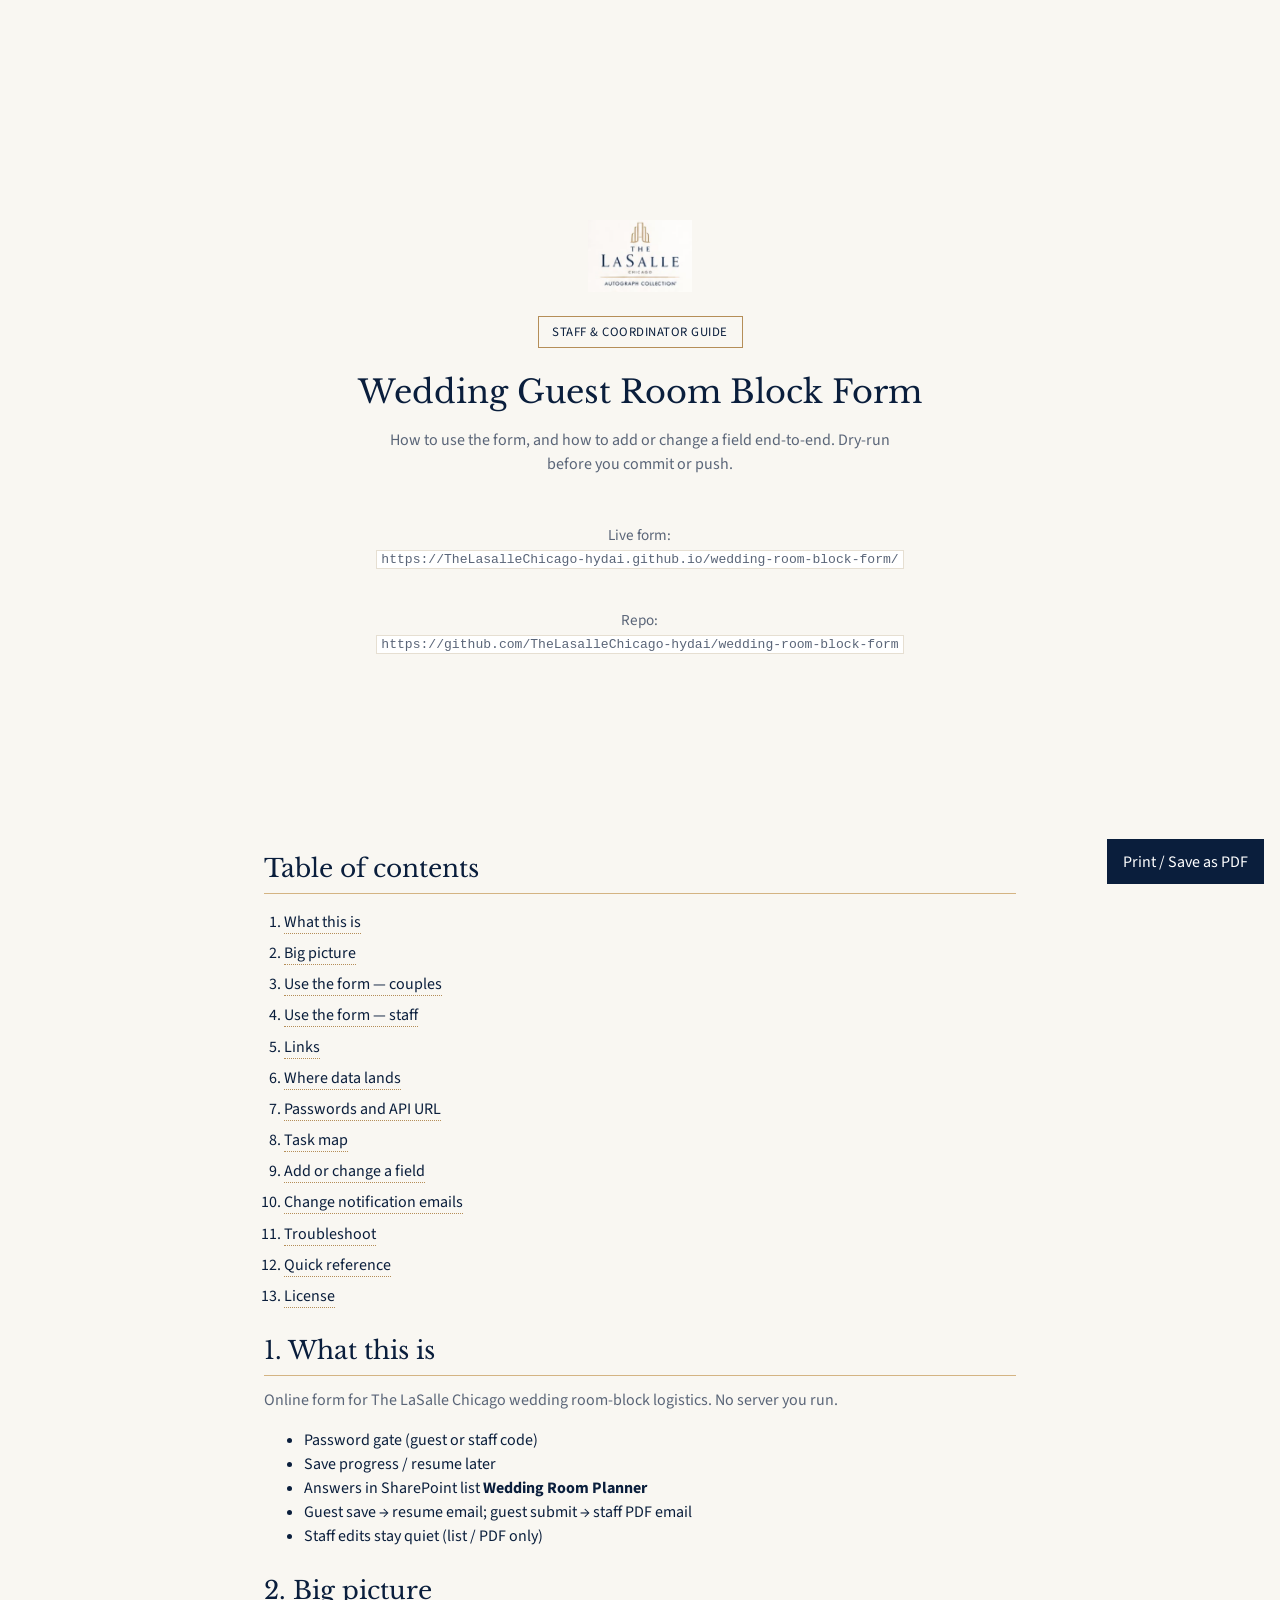
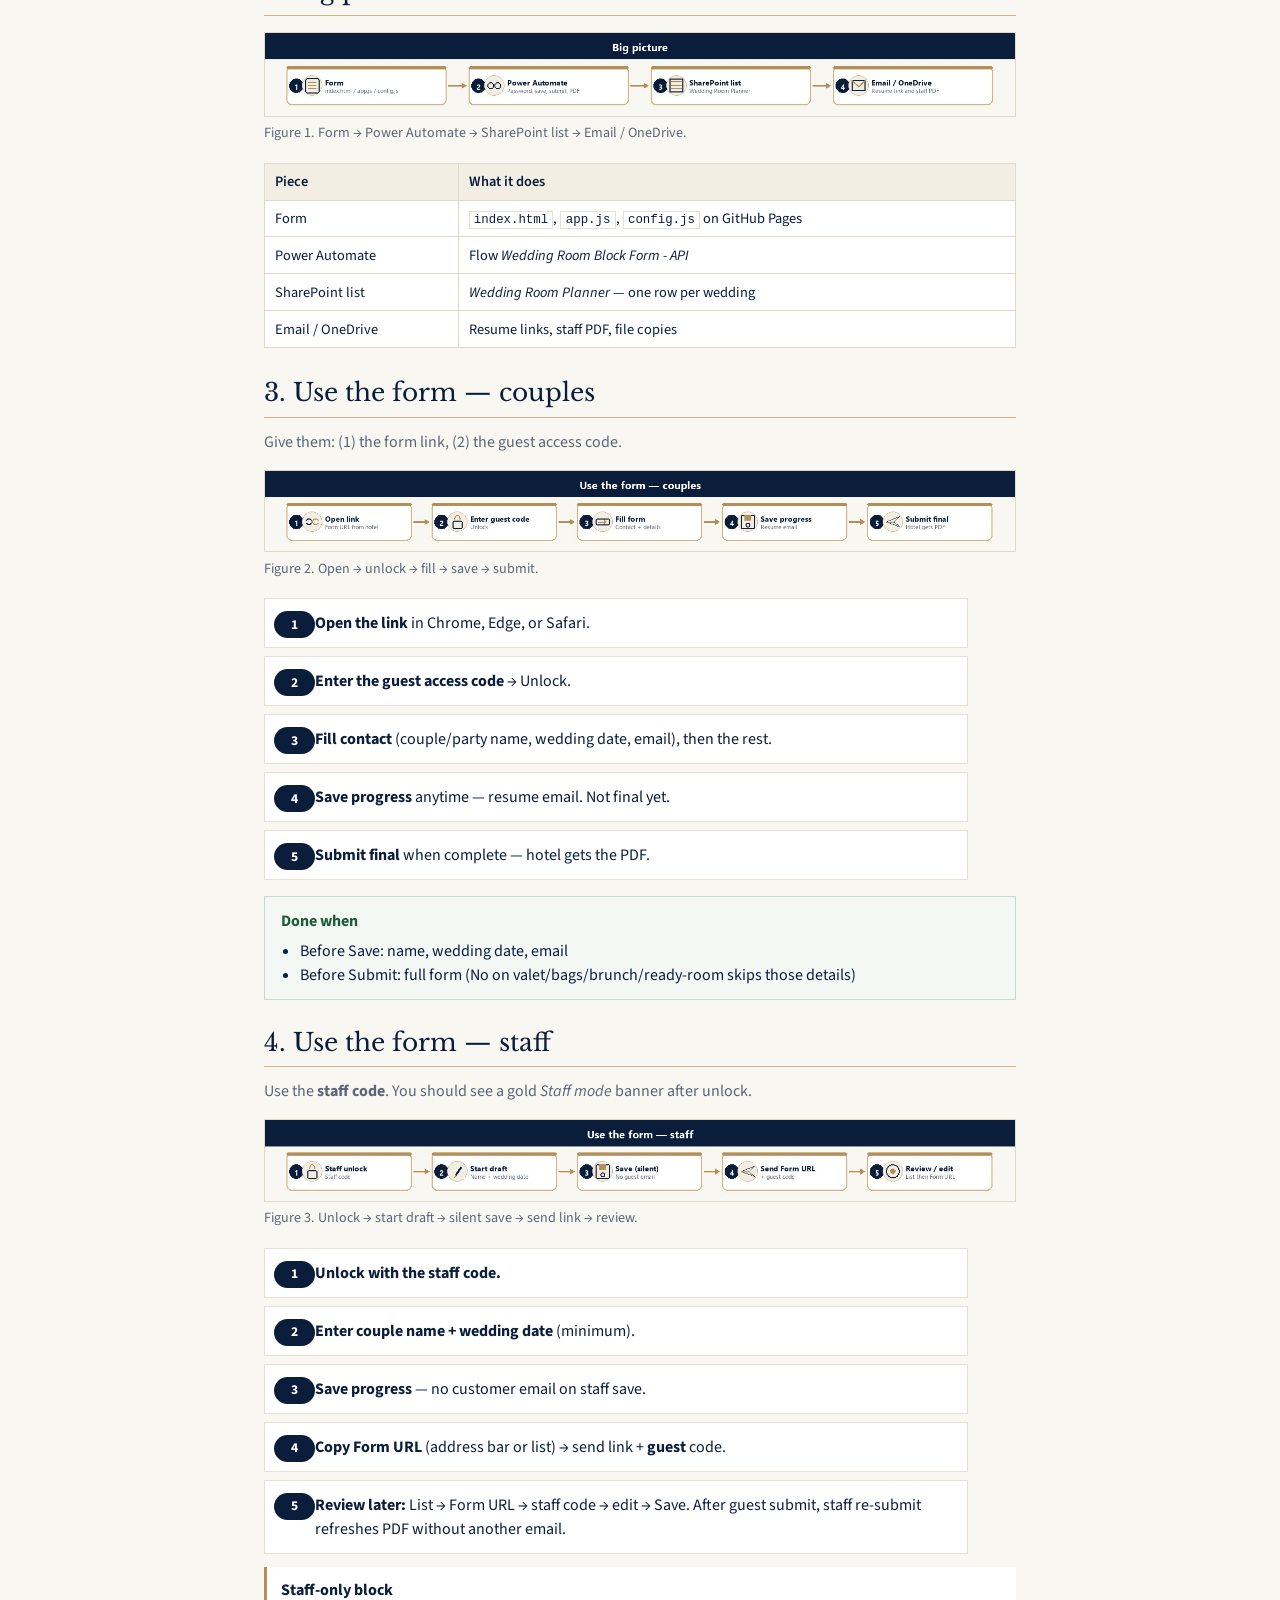
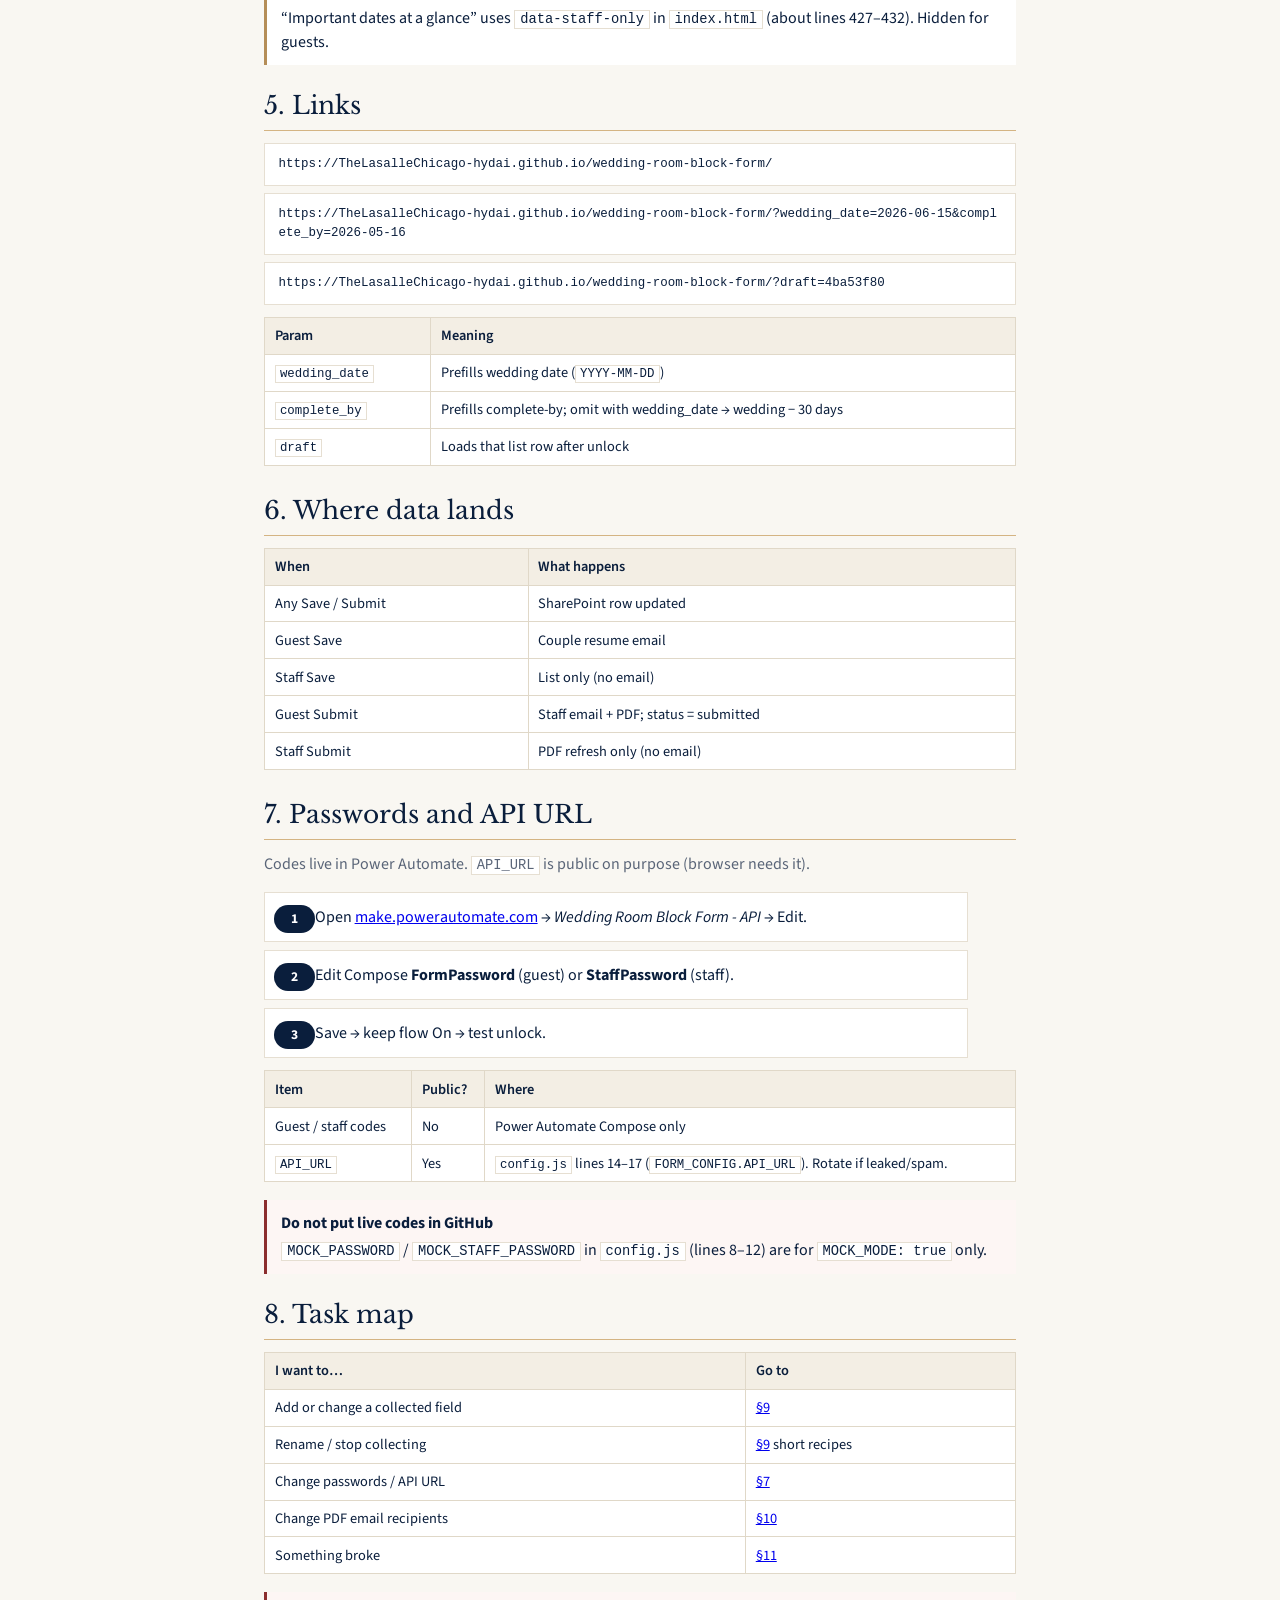
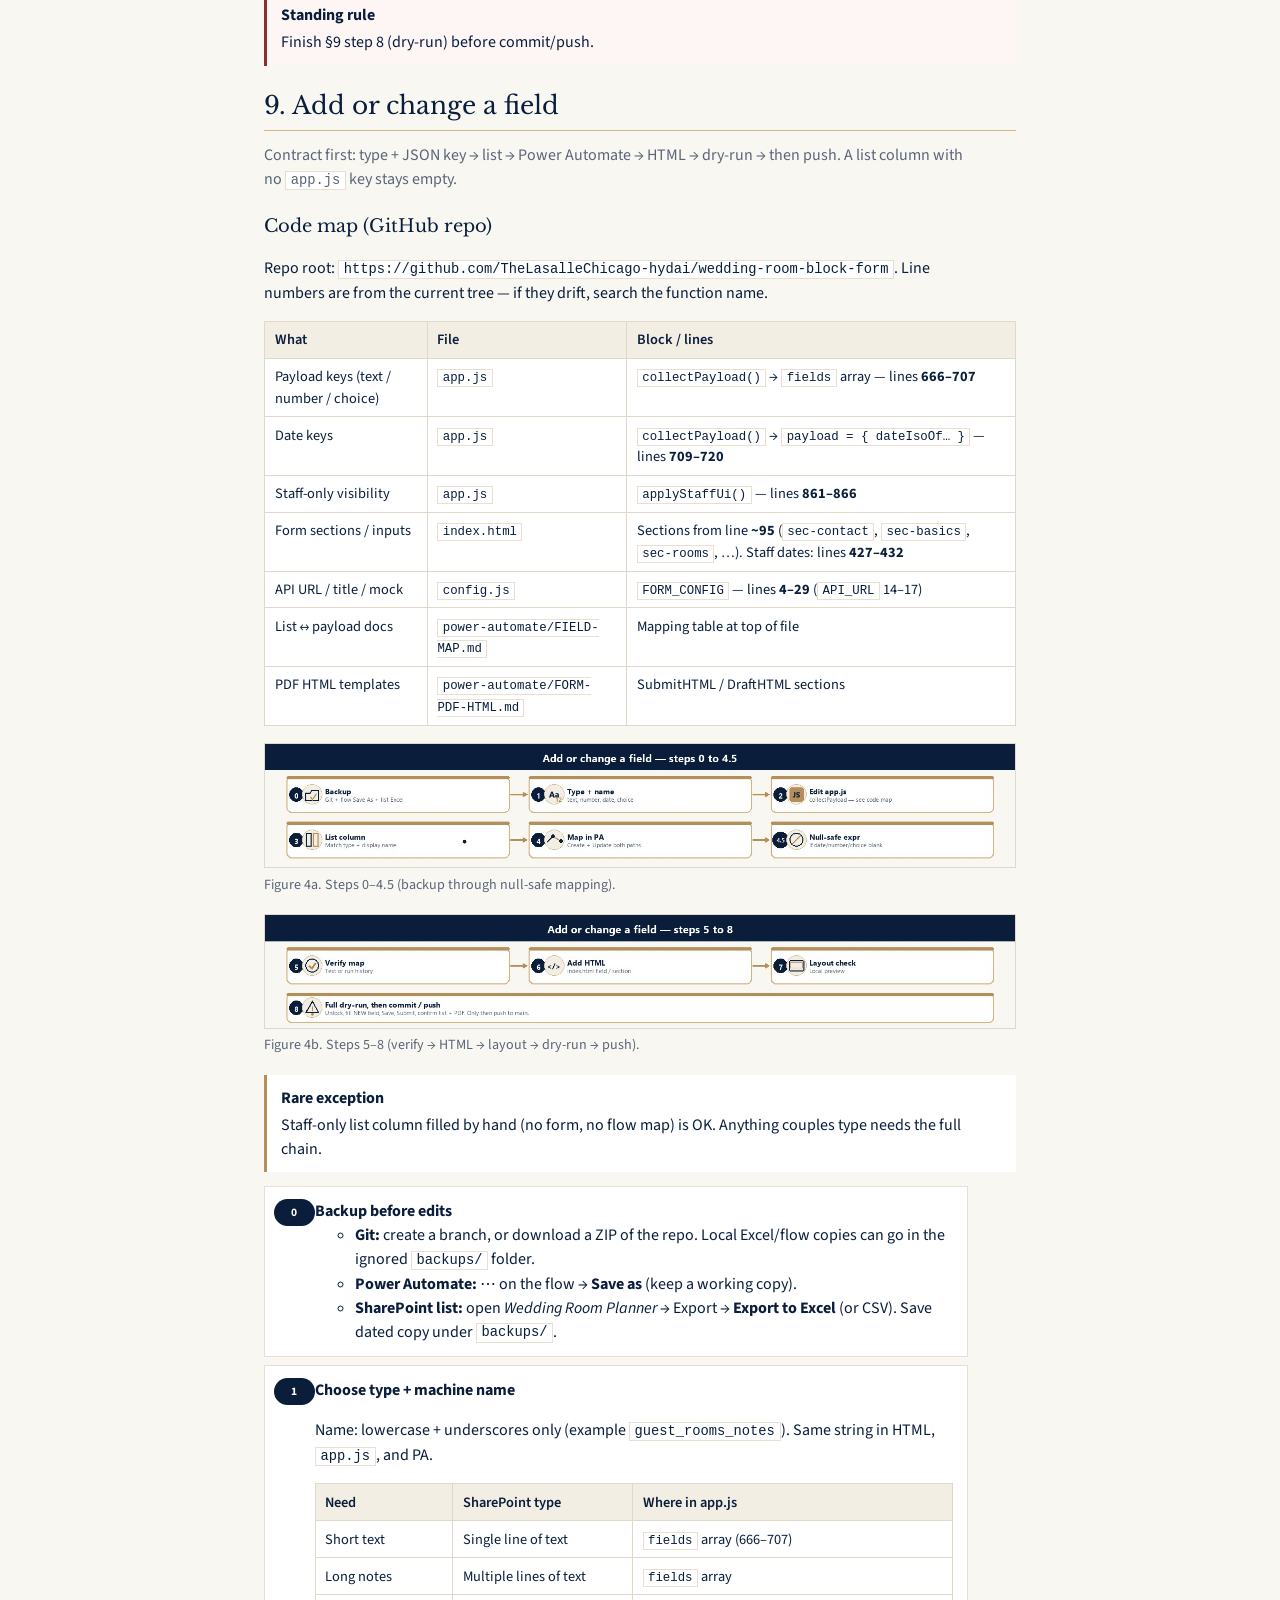
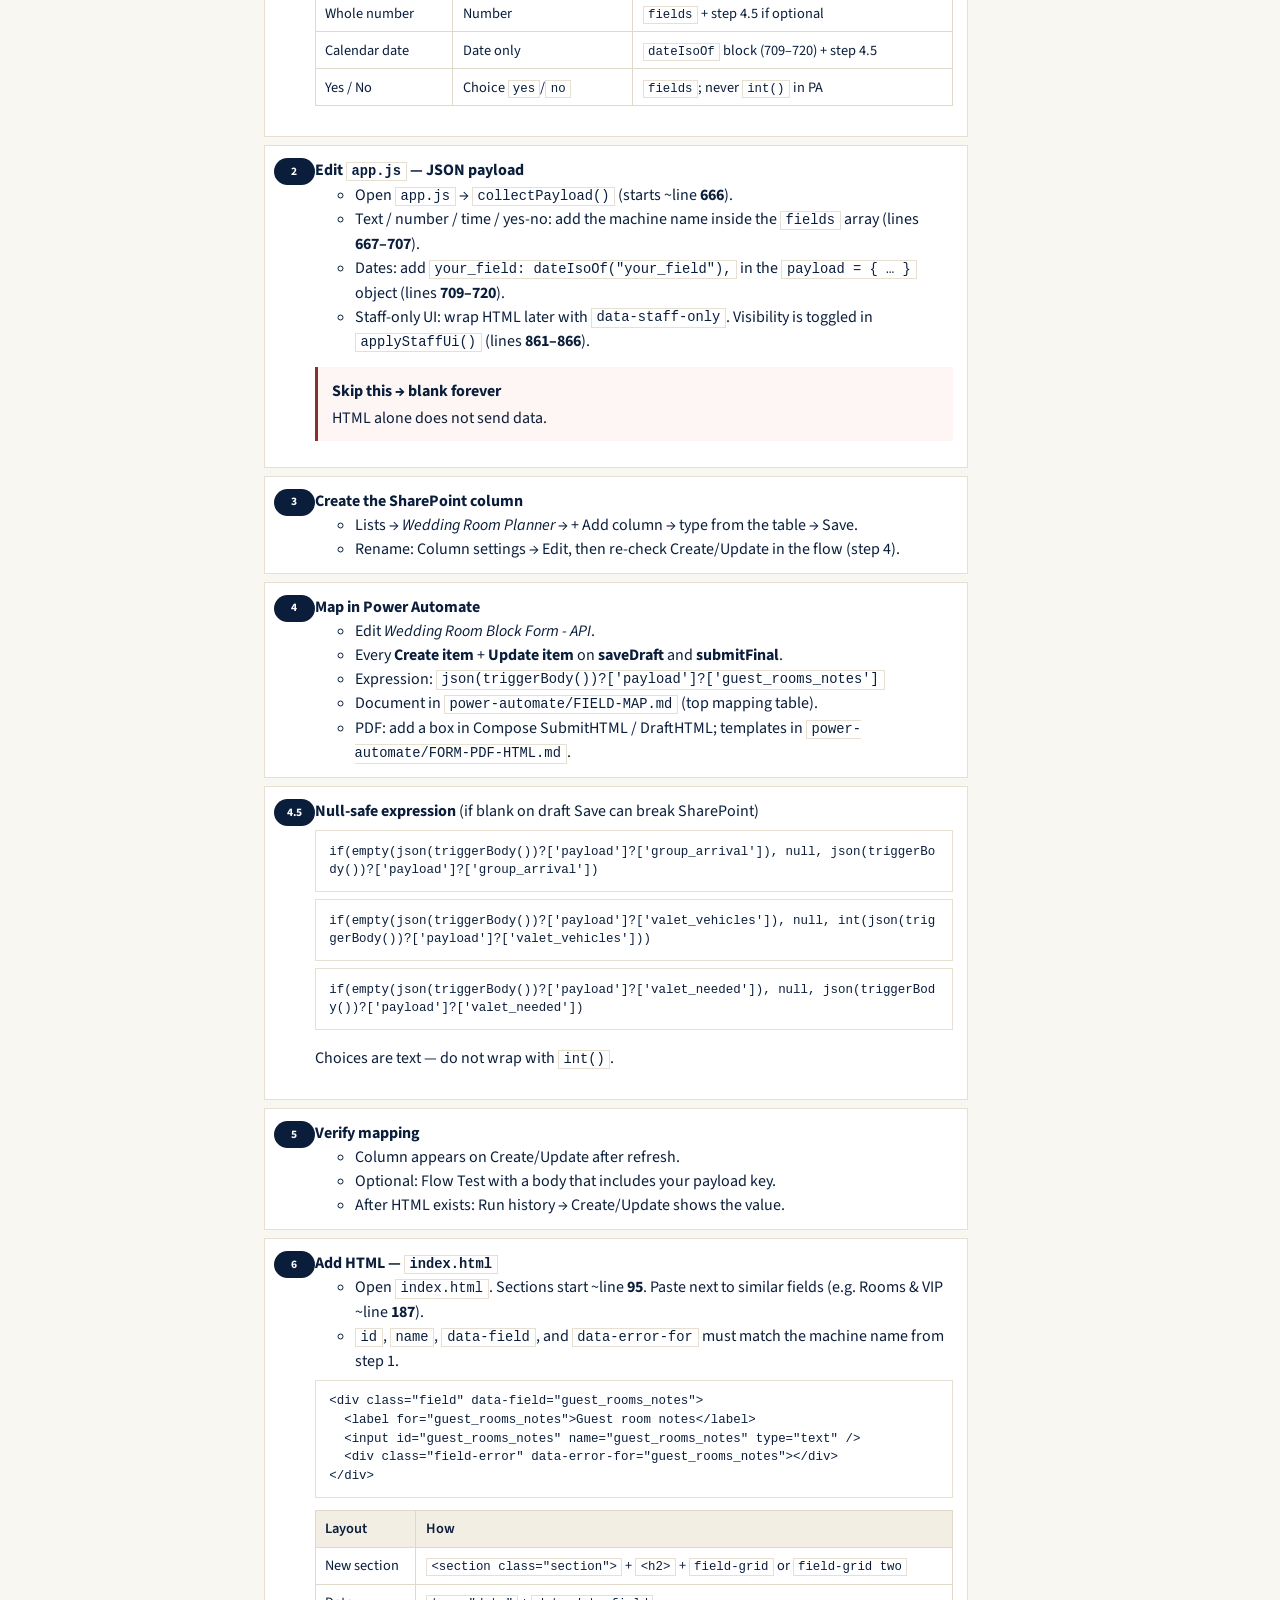
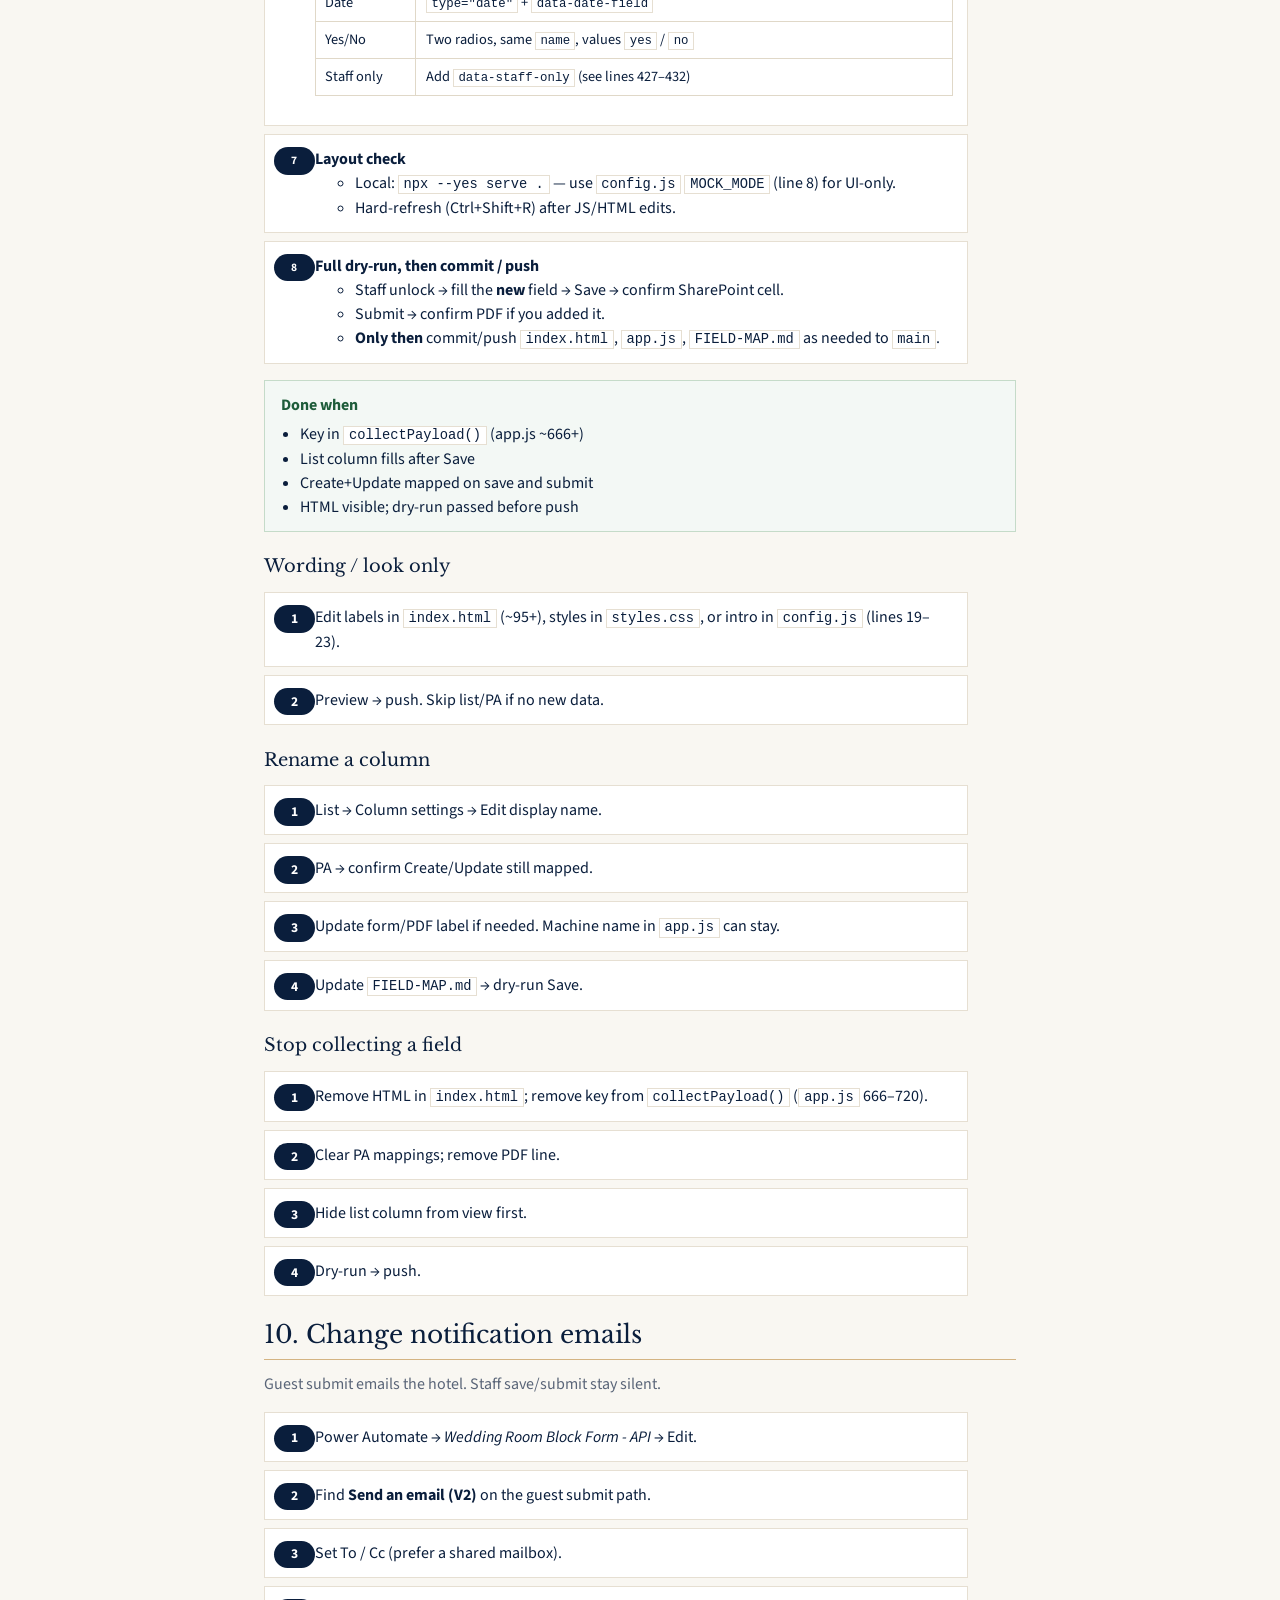
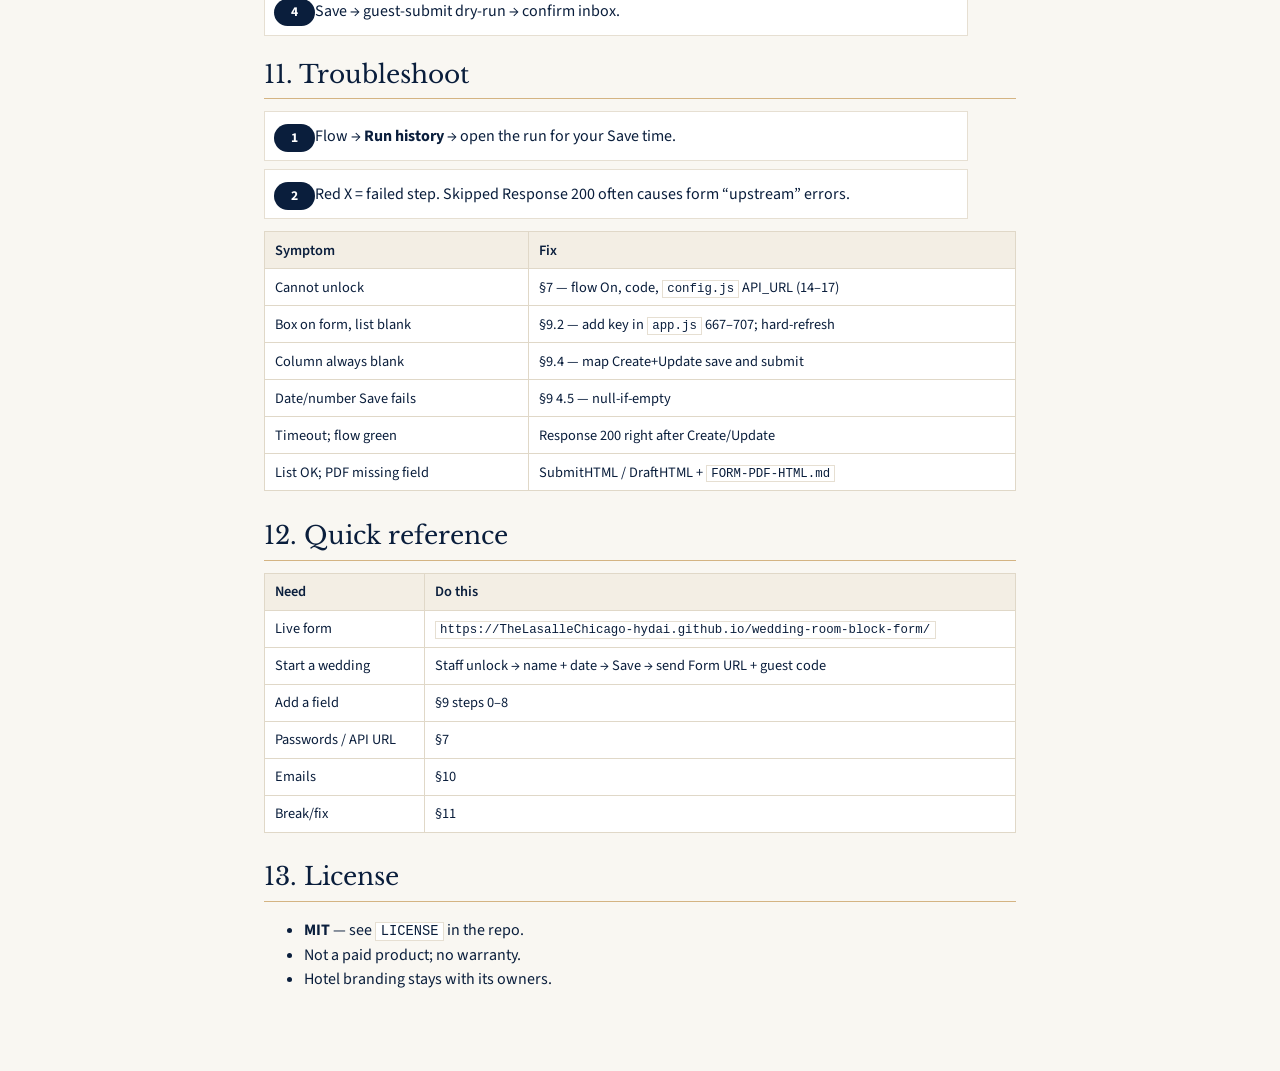
==== commit 2c0ff555: "Tighten manual figures with compact cards and step icons." ====
--- a/USER-MANUAL.html
+++ b/USER-MANUAL.html
@@ -273,7 +273,7 @@
     <section class="chapter" id="big-picture">
       <h2>2. Big picture</h2>
       <figure class="figure">
-        <img src="assets/manual/manual-overview.jpg" alt="Form to Power Automate to SharePoint list to Email" width="1400" height="400" />
+        <img src="assets/manual/manual-overview.jpg" alt="Form to Power Automate to SharePoint list to Email" width="1400" height="155" />
         <figcaption>Figure 1. Form → Power Automate → SharePoint list → Email / OneDrive.</figcaption>
       </figure>
       <table class="simple">
@@ -291,7 +291,7 @@
       <h2>3. Use the form — couples</h2>
       <p class="lead">Give them: (1) the form link, (2) the guest access code.</p>
       <figure class="figure">
-        <img src="assets/manual/manual-guest-flow.jpg" alt="Five couple steps" width="1400" height="380" />
+        <img src="assets/manual/manual-guest-flow.jpg" alt="Five couple steps" width="1400" height="150" />
         <figcaption>Figure 2. Open → unlock → fill → save → submit.</figcaption>
       </figure>
       <ol class="steps auto">
@@ -314,7 +314,7 @@
       <h2>4. Use the form — staff</h2>
       <p class="lead">Use the <strong>staff code</strong>. You should see a gold <em>Staff mode</em> banner after unlock.</p>
       <figure class="figure">
-        <img src="assets/manual/manual-staff-flow.jpg" alt="Five staff steps" width="1400" height="380" />
+        <img src="assets/manual/manual-staff-flow.jpg" alt="Five staff steps" width="1400" height="150" />
         <figcaption>Figure 3. Unlock → start draft → silent save → send link → review.</figcaption>
       </figure>
       <ol class="steps auto">
@@ -449,11 +449,11 @@
       </table>
 
       <figure class="figure">
-        <img src="assets/manual/manual-field-flow-a.jpg" alt="Steps 0 through 4.5" width="1400" height="520" />
+        <img src="assets/manual/manual-field-flow-a.jpg" alt="Steps 0 through 4.5" width="1400" height="230" />
         <figcaption>Figure 4a. Steps 0–4.5 (backup through null-safe mapping).</figcaption>
       </figure>
       <figure class="figure">
-        <img src="assets/manual/manual-field-flow-b.jpg" alt="Steps 5 through 8" width="1400" height="420" />
+        <img src="assets/manual/manual-field-flow-b.jpg" alt="Steps 5 through 8" width="1400" height="210" />
         <figcaption>Figure 4b. Steps 5–8 (verify → HTML → layout → dry-run → push).</figcaption>
       </figure>
 
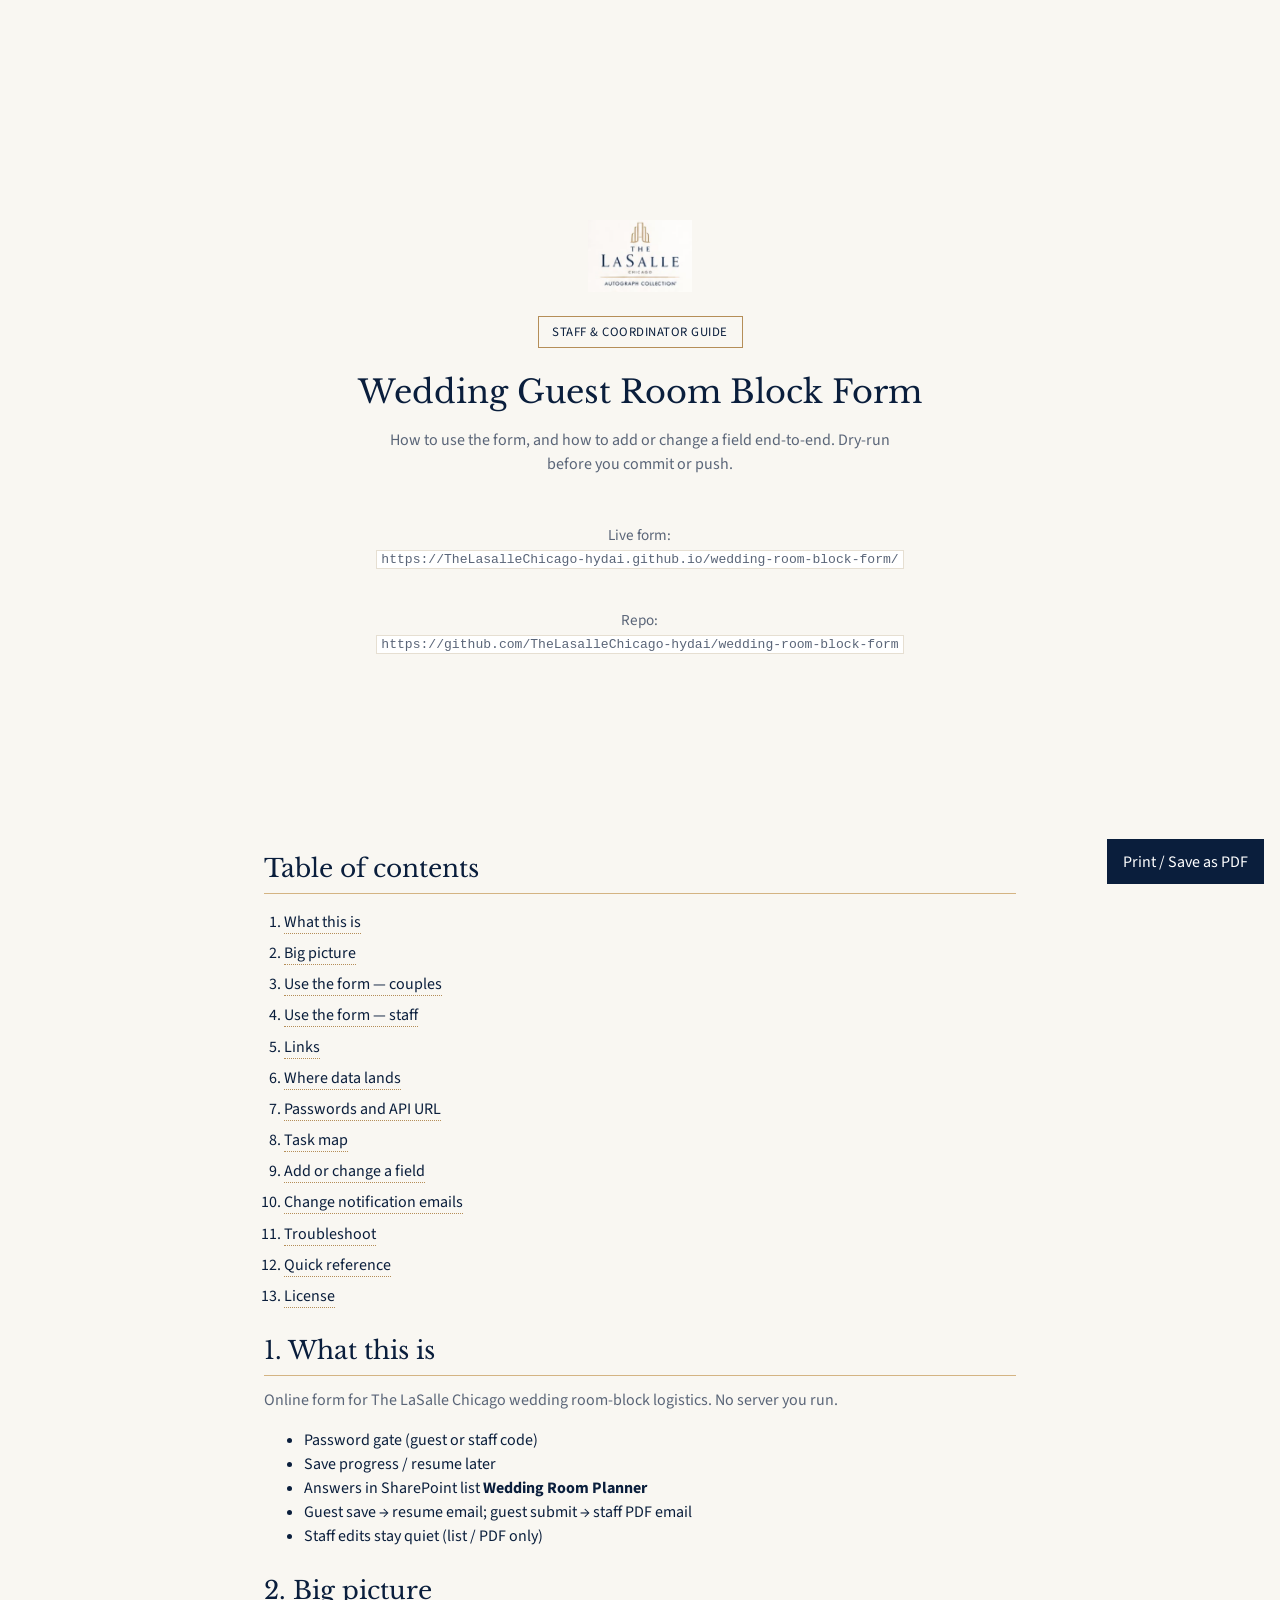
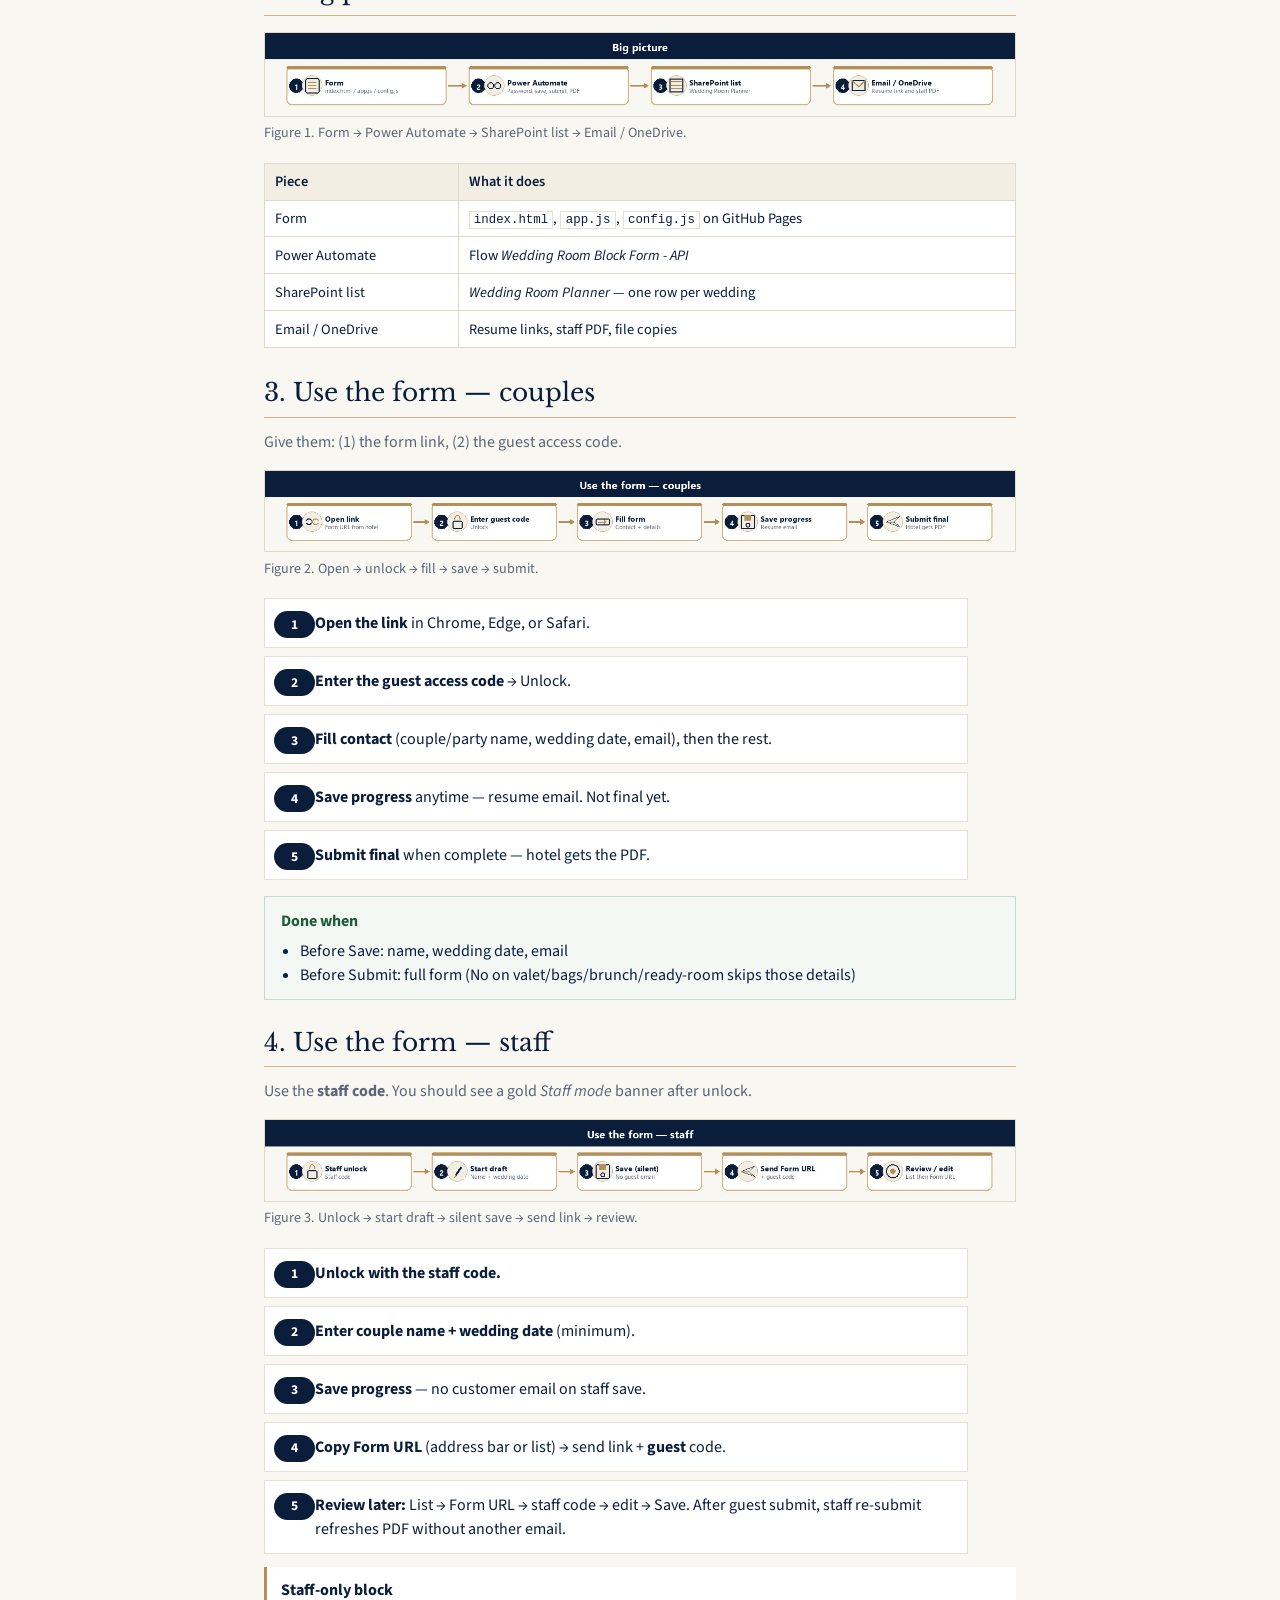
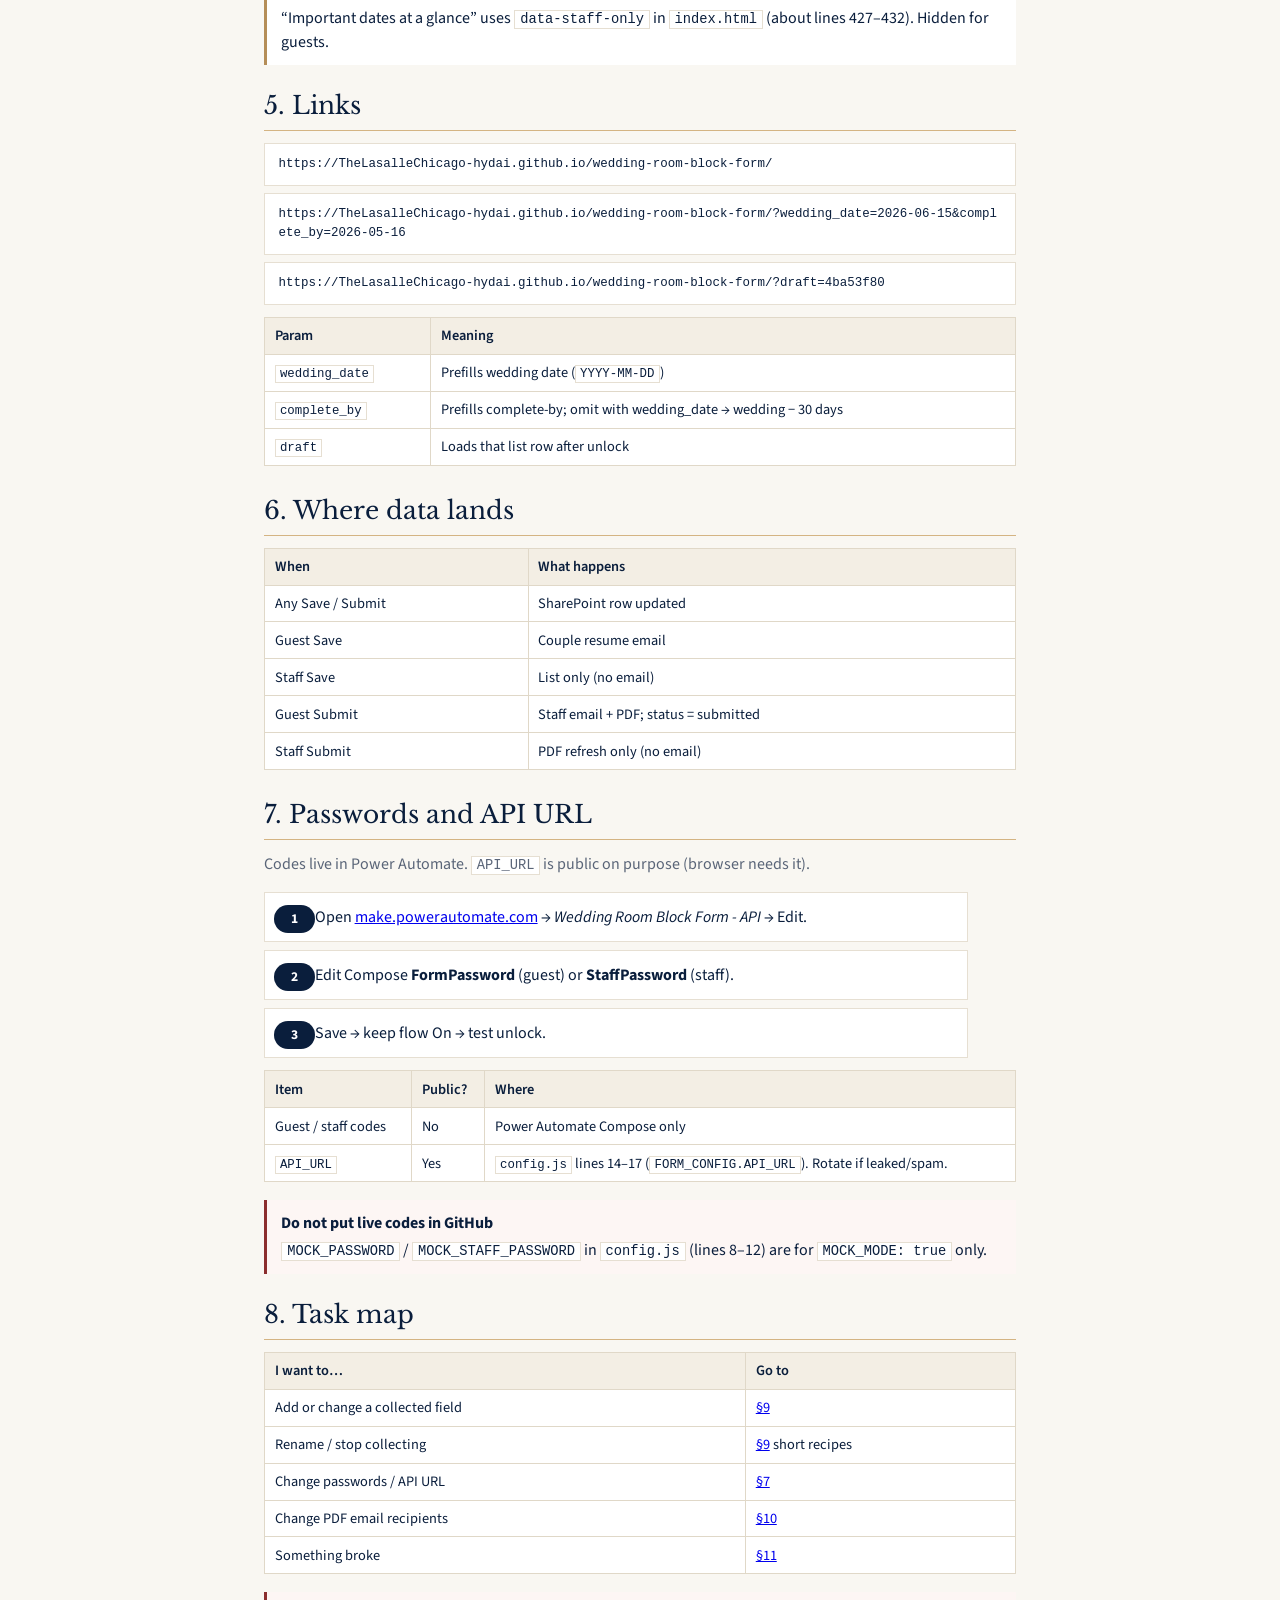
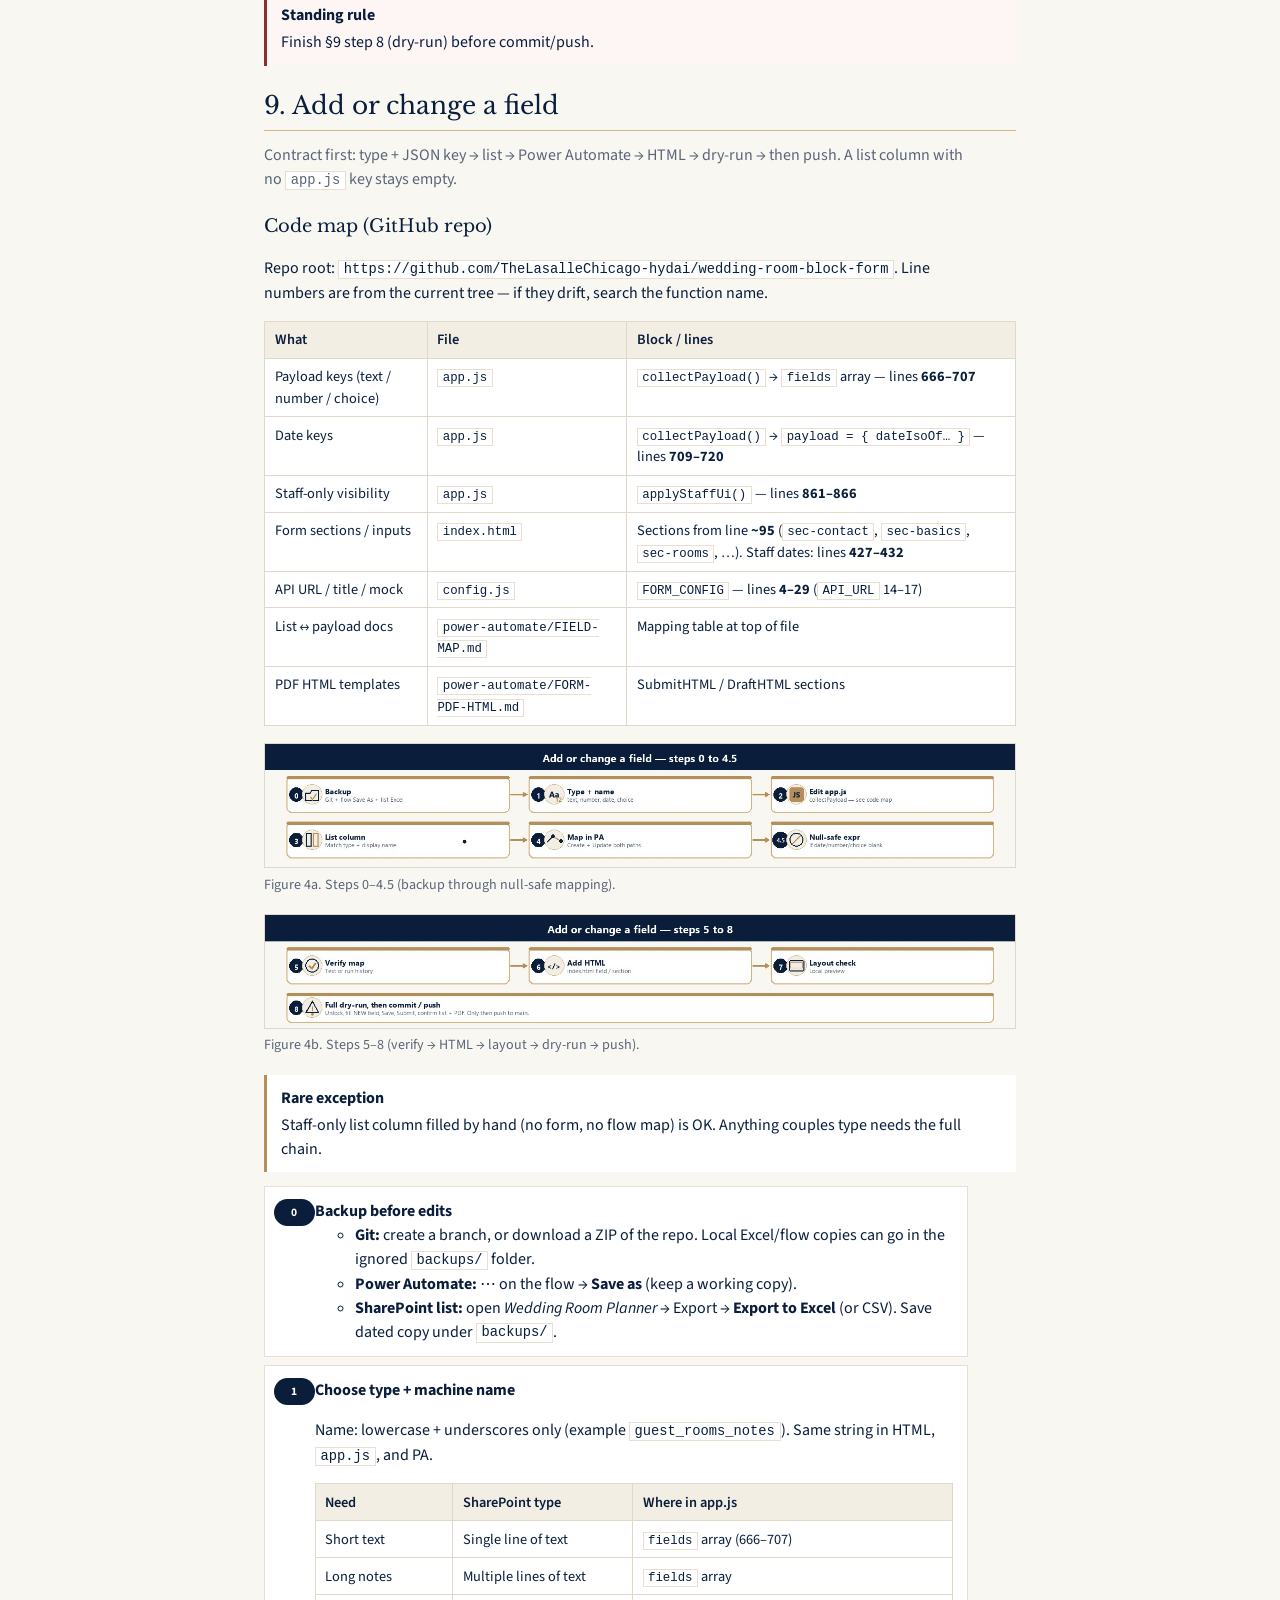
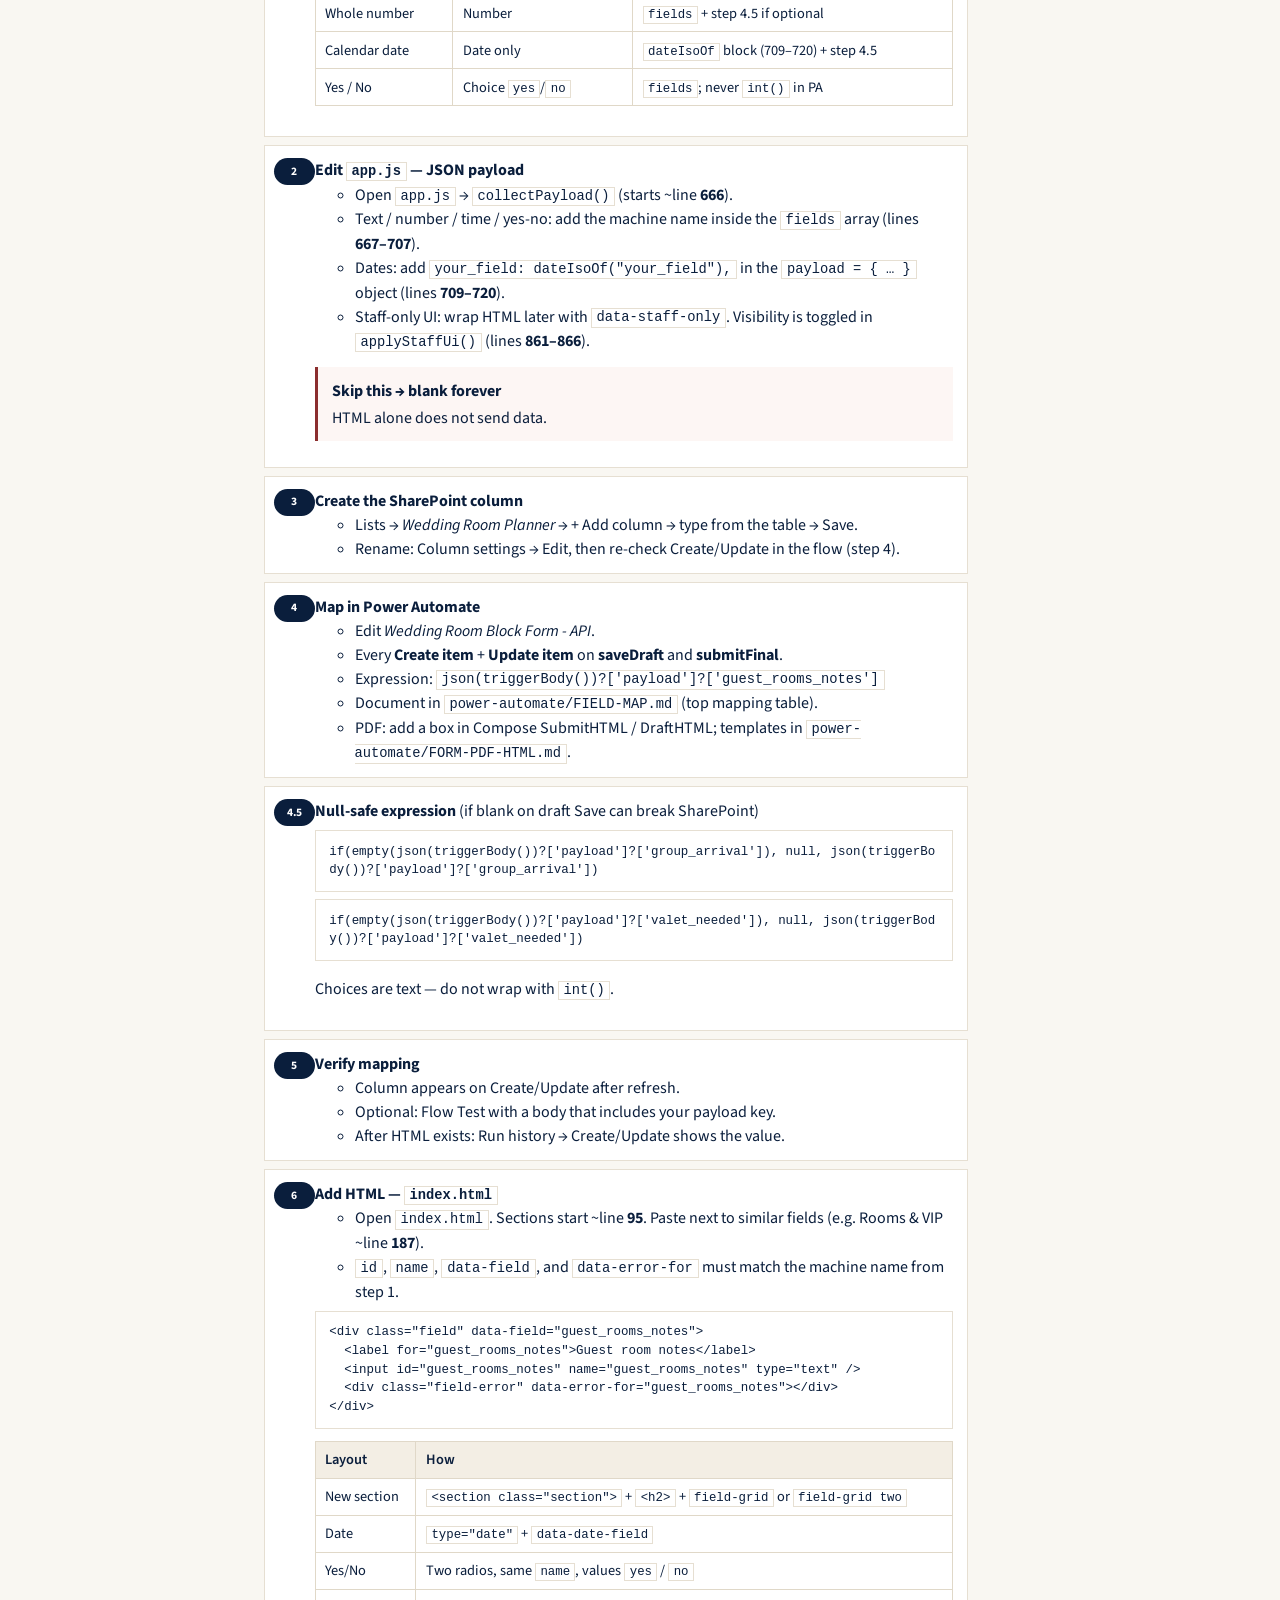
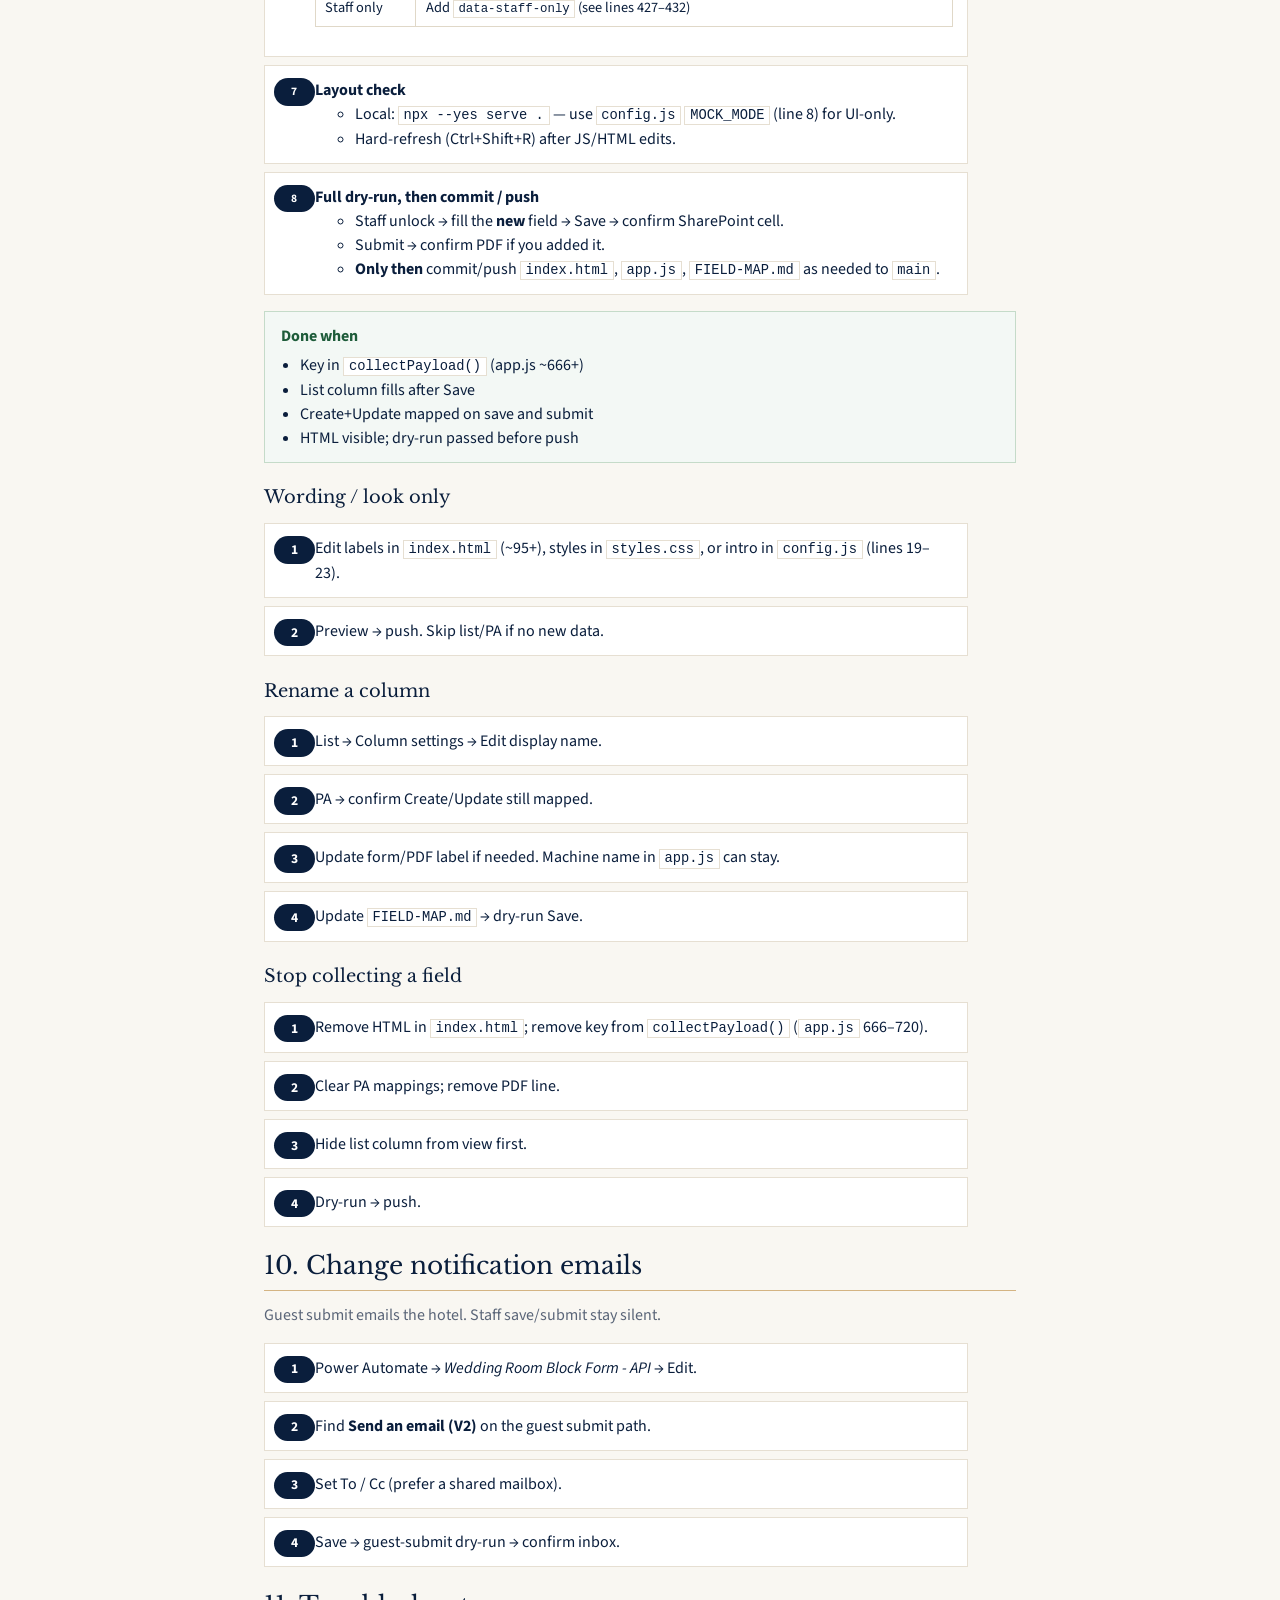
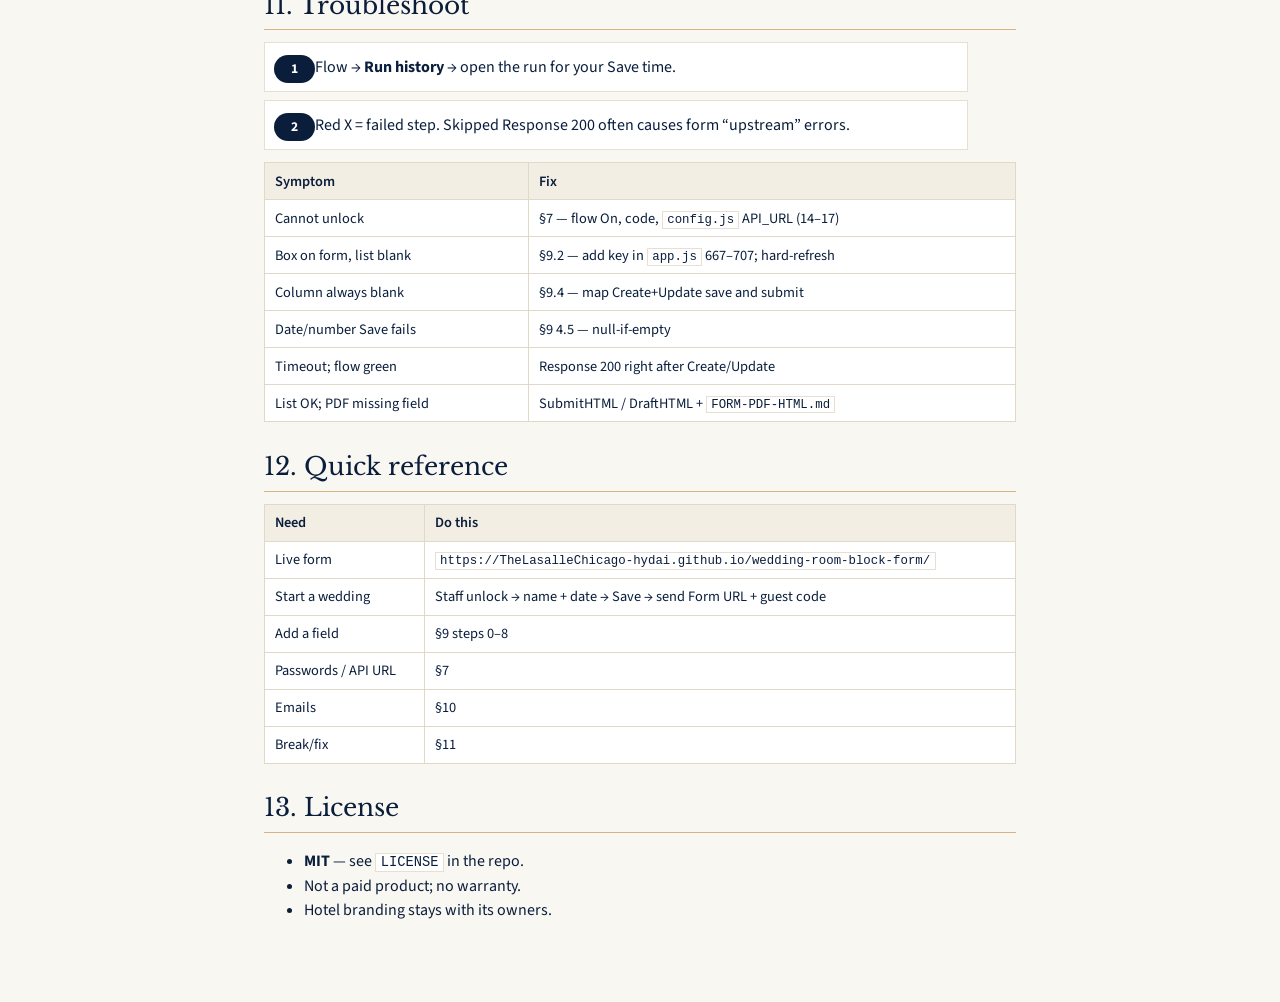
==== commit 6a96e870: "Sync form and field-map updates from local workspace." ====
--- a/USER-MANUAL.html
+++ b/USER-MANUAL.html
@@ -523,7 +523,6 @@
         <li data-n="4.5">
           <strong>Null-safe expression</strong> (if blank on draft Save can break SharePoint)
           <pre class="url">if(empty(json(triggerBody())?['payload']?['group_arrival']), null, json(triggerBody())?['payload']?['group_arrival'])</pre>
-          <pre class="url">if(empty(json(triggerBody())?['payload']?['valet_vehicles']), null, int(json(triggerBody())?['payload']?['valet_vehicles']))</pre>
           <pre class="url">if(empty(json(triggerBody())?['payload']?['valet_needed']), null, json(triggerBody())?['payload']?['valet_needed'])</pre>
           <p>Choices are text — do not wrap with <code>int()</code>.</p>
         </li>
